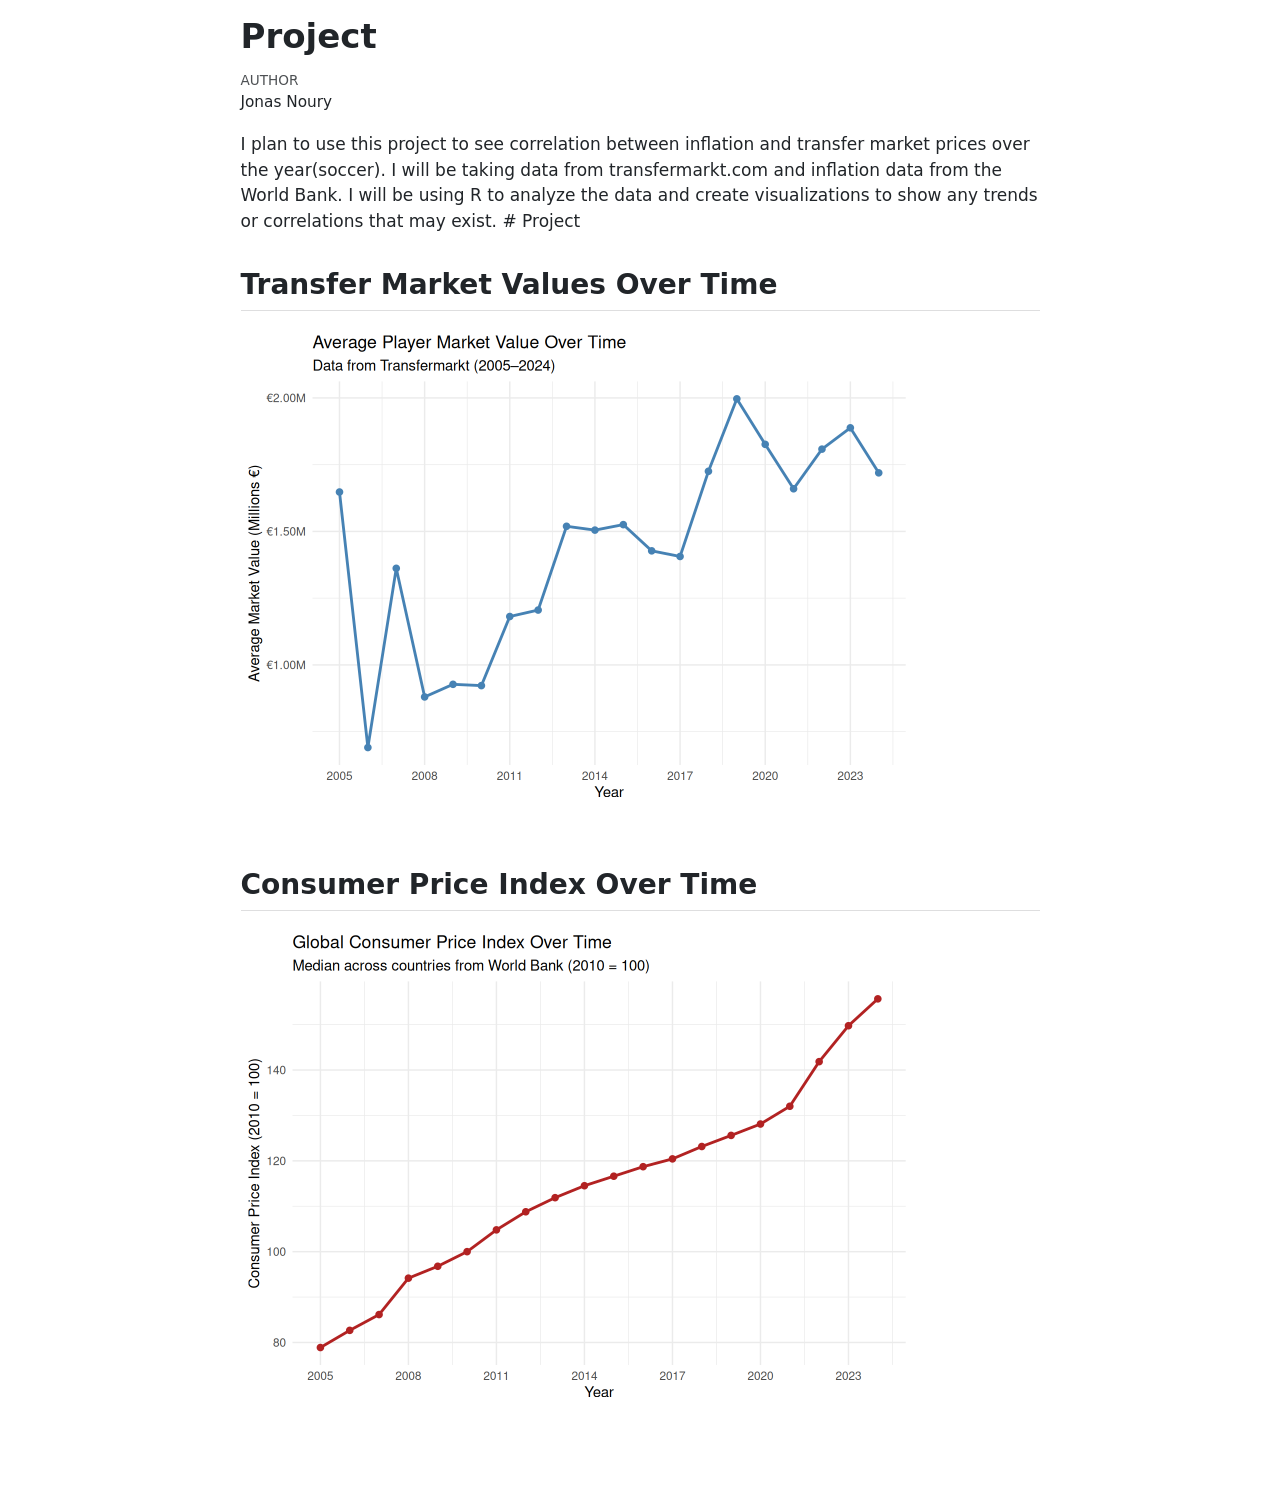
==== project.html @ 67e1df69 "Built site for gh-pages" ====
<!DOCTYPE html>
<html xmlns="http://www.w3.org/1999/xhtml" lang="en" xml:lang="en"><head>

<meta charset="utf-8">
<meta name="generator" content="quarto-1.10.18">

<meta name="viewport" content="width=device-width, initial-scale=1.0, user-scalable=yes">

<meta name="author" content="Jonas Noury">

<title>Project</title>
<style>
/* Default styles provided by pandoc.
** See https://pandoc.org/MANUAL.html#variables-for-html for config info.
*/
span.smallcaps{font-variant: small-caps;}
div.columns{display: flex; gap: 1.5em;}
div.column{flex: auto;}
@media screen {
div.columns{gap: min(4vw, 1.5em);}
div.column{overflow-x: auto;}
}
div.hanging-indent{margin-left: 1.5em; text-indent: -1.5em;}
ul.task-list{list-style: none;}
ul.task-list li input[type="checkbox"] {
  width: 0.8em;
  margin: 0 0.8em 0.2em -1em; /* quarto-specific, see https://github.com/quarto-dev/quarto-cli/issues/4556 */ 
  vertical-align: middle;
}
</style>


<script src="project_files/libs/clipboard/clipboard.min.js"></script>
<script src="project_files/libs/quarto-html/quarto.js" type="module"></script>
<script src="project_files/libs/quarto-html/tabsets/tabsets.js" type="module"></script>
<script src="project_files/libs/quarto-html/popper.min.js"></script>
<script src="project_files/libs/quarto-html/tippy.umd.min.js"></script>
<script src="project_files/libs/quarto-html/anchor.min.js"></script>
<link href="project_files/libs/quarto-html/tippy.css" rel="stylesheet">
<link href="project_files/libs/quarto-html/quarto-syntax-highlighting-64a204ab8560d761af7679ceaba22944.css" rel="stylesheet" id="quarto-text-highlighting-styles">
<script src="project_files/libs/bootstrap/bootstrap.min.js"></script>
<link href="project_files/libs/bootstrap/bootstrap-icons.css" rel="stylesheet">
<link href="project_files/libs/bootstrap/bootstrap-c19e201e7c4750a027ac7a2f6584b086.min.css" rel="stylesheet" append-hash="true" id="quarto-bootstrap" data-mode="light">


</head>

<body class="fullcontent quarto-light">

<div id="quarto-content" class="page-columns page-rows-contents page-layout-article">

<main class="content" id="quarto-document-content">

<header id="title-block-header" class="quarto-title-block default">
<div class="quarto-title">
<h1 class="title">Project</h1>
</div>



<div class="quarto-title-meta">

    <div>
    <div class="quarto-title-meta-heading">Author</div>
    <div class="quarto-title-meta-contents">
             <p>Jonas Noury </p>
          </div>
  </div>
    
  
    
  </div>
  


</header>


<p>I plan to use this project to see correlation between inflation and transfer market prices over the year(soccer). I will be taking data from transfermarkt.com and inflation data from the World Bank. I will be using R to analyze the data and create visualizations to show any trends or correlations that may exist. # Project</p>
<section id="transfer-market-values-over-time" class="level2">
<h2 class="anchored" data-anchor-id="transfer-market-values-over-time">Transfer Market Values Over Time</h2>
<div class="cell">
<div class="cell-output-display">
<div>
<figure class="figure">
<p><img src="project_files/figure-html/plot-transfers-1.png" class="img-fluid figure-img" width="672"></p>
</figure>
</div>
</div>
</div>
</section>
<section id="consumer-price-index-over-time" class="level2">
<h2 class="anchored" data-anchor-id="consumer-price-index-over-time">Consumer Price Index Over Time</h2>
<div class="cell">
<div class="cell-output-display">
<div>
<figure class="figure">
<p><img src="project_files/figure-html/plot-cpi-1.png" class="img-fluid figure-img" width="672"></p>
</figure>
</div>
</div>
</div>
</section>

</main>
<!-- /main column -->
<script id="quarto-html-after-body" type="application/javascript">
  window.document.addEventListener("DOMContentLoaded", function (event) {
    const icon = "";
    const anchorJS = new window.AnchorJS();
    anchorJS.options = {
      placement: 'right',
      icon: icon
    };
    anchorJS.add('.anchored');
    const isCodeAnnotation = (el) => {
      for (const clz of el.classList) {
        if (clz.startsWith('code-annotation-')) {                     
          return true;
        }
      }
      return false;
    }
    const onCopySuccess = function(e) {
      // button target
      const button = e.trigger;
      // don't keep focus
      button.blur();
      // flash "checked"
      button.classList.add('code-copy-button-checked');
      var currentTitle = button.getAttribute("title");
      button.setAttribute("title", "Copied!");
      let tooltip;
      if (window.bootstrap) {
        button.setAttribute("data-bs-toggle", "tooltip");
        button.setAttribute("data-bs-placement", "left");
        button.setAttribute("data-bs-title", "Copied!");
        tooltip = new bootstrap.Tooltip(button, 
          { trigger: "manual", 
            customClass: "code-copy-button-tooltip",
            offset: [0, -8]});
        tooltip.show();    
      }
      setTimeout(function() {
        if (tooltip) {
          tooltip.hide();
          button.removeAttribute("data-bs-title");
          button.removeAttribute("data-bs-toggle");
          button.removeAttribute("data-bs-placement");
        }
        button.setAttribute("title", currentTitle);
        button.classList.remove('code-copy-button-checked');
      }, 1000);
      // clear code selection
      e.clearSelection();
    }
    const getTextToCopy = function(trigger) {
      const outerScaffold = trigger.parentElement.cloneNode(true);
      const codeEl = outerScaffold.querySelector('code');
      for (const childEl of codeEl.children) {
        if (isCodeAnnotation(childEl)) {
          childEl.remove();
        }
      }
      return codeEl.innerText;
    }
    const clipboard = new window.ClipboardJS('.code-copy-button:not([data-in-quarto-modal])', {
      text: getTextToCopy
    });
    clipboard.on('success', onCopySuccess);
    if (window.document.getElementById('quarto-embedded-source-code-modal')) {
      const clipboardModal = new window.ClipboardJS('.code-copy-button[data-in-quarto-modal]', {
        text: getTextToCopy,
        container: window.document.getElementById('quarto-embedded-source-code-modal')
      });
      clipboardModal.on('success', onCopySuccess);
    }
      var localhostRegex = new RegExp(/^(?:http|https):\/\/localhost\:?[0-9]*\//);
      var mailtoRegex = new RegExp(/^mailto:/);
        var filterRegex = new RegExp('/' + window.location.host + '/');
      var isInternal = (href) => {
          return filterRegex.test(href) || localhostRegex.test(href) || mailtoRegex.test(href);
      }
      // Inspect non-navigation links and adorn them if external
     var links = window.document.querySelectorAll('a[href]:not(.nav-link):not(.navbar-brand):not(.toc-action):not(.sidebar-link):not(.sidebar-item-toggle):not(.pagination-link):not(.no-external):not([aria-hidden]):not(.dropdown-item):not(.quarto-navigation-tool):not(.about-link)');
      for (var i=0; i<links.length; i++) {
        const link = links[i];
        if (!isInternal(link.href)) {
          // undo the damage that might have been done by quarto-nav.js in the case of
          // links that we want to consider external
          if (link.dataset.originalHref !== undefined) {
            link.href = link.dataset.originalHref;
          }
        }
      }
    function tippyHover(el, contentFn, onTriggerFn, onUntriggerFn) {
      const config = {
        allowHTML: true,
        maxWidth: 500,
        delay: 100,
        arrow: false,
        appendTo: function(el) {
            return el.parentElement;
        },
        interactive: true,
        interactiveBorder: 10,
        theme: 'quarto',
        placement: 'bottom-start',
      };
      if (contentFn) {
        config.content = contentFn;
      }
      if (onTriggerFn) {
        config.onTrigger = onTriggerFn;
      }
      if (onUntriggerFn) {
        config.onUntrigger = onUntriggerFn;
      }
      window.tippy(el, config); 
    }
    const noterefs = window.document.querySelectorAll('a[role="doc-noteref"]');
    for (var i=0; i<noterefs.length; i++) {
      const ref = noterefs[i];
      tippyHover(ref, function() {
        // use id or data attribute instead here
        let href = ref.getAttribute('data-footnote-href') || ref.getAttribute('href');
        try { href = new URL(href).hash; } catch {}
        const id = href.replace(/^#\/?/, "");
        const note = window.document.getElementById(id);
        if (note) {
          return note.innerHTML;
        } else {
          return "";
        }
      });
    }
    const xrefs = window.document.querySelectorAll('a.quarto-xref');
    const processXRef = (id, note) => {
      // Strip column container classes
      const stripColumnClz = (el) => {
        el.classList.remove("page-full", "page-columns");
        if (el.children) {
          for (const child of el.children) {
            stripColumnClz(child);
          }
        }
      }
      stripColumnClz(note)
      if (id === null || id.startsWith('sec-')) {
        // Special case sections, only their first couple elements
        const container = document.createElement("div");
        if (note.children && note.children.length > 2) {
          container.appendChild(note.children[0].cloneNode(true));
          for (let i = 1; i < note.children.length; i++) {
            const child = note.children[i];
            if (child.tagName === "P" && child.innerText === "") {
              continue;
            } else {
              container.appendChild(child.cloneNode(true));
              break;
            }
          }
          if (window.Quarto?.typesetMath) {
            window.Quarto.typesetMath(container);
          }
          return container.innerHTML
        } else {
          if (window.Quarto?.typesetMath) {
            window.Quarto.typesetMath(note);
          }
          return note.innerHTML;
        }
      } else {
        // Remove any anchor links if they are present
        const anchorLink = note.querySelector('a.anchorjs-link');
        if (anchorLink) {
          anchorLink.remove();
        }
        if (window.Quarto?.typesetMath) {
          window.Quarto.typesetMath(note);
        }
        if (note.classList.contains("callout")) {
          return note.outerHTML;
        } else {
          return note.innerHTML;
        }
      }
    }
    for (var i=0; i<xrefs.length; i++) {
      const xref = xrefs[i];
      tippyHover(xref, undefined, function(instance) {
        instance.disable();
        let url = xref.getAttribute('href');
        let hash = undefined; 
        if (url.startsWith('#')) {
          hash = url;
        } else {
          try { hash = new URL(url).hash; } catch {}
        }
        if (hash) {
          const id = hash.replace(/^#\/?/, "");
          const note = window.document.getElementById(id);
          if (note !== null) {
            try {
              const html = processXRef(id, note.cloneNode(true));
              instance.setContent(html);
            } finally {
              instance.enable();
              instance.show();
            }
          } else {
            // See if we can fetch this
            fetch(url.split('#')[0])
            .then(res => res.text())
            .then(html => {
              const parser = new DOMParser();
              const htmlDoc = parser.parseFromString(html, "text/html");
              const note = htmlDoc.getElementById(id);
              if (note !== null) {
                const html = processXRef(id, note);
                instance.setContent(html);
              } 
            }).finally(() => {
              instance.enable();
              instance.show();
            });
          }
        } else {
          // See if we can fetch a full url (with no hash to target)
          // This is a special case and we should probably do some content thinning / targeting
          fetch(url)
          .then(res => res.text())
          .then(html => {
            const parser = new DOMParser();
            const htmlDoc = parser.parseFromString(html, "text/html");
            const note = htmlDoc.querySelector('main.content');
            if (note !== null) {
              // This should only happen for chapter cross references
              // (since there is no id in the URL)
              // remove the first header
              if (note.children.length > 0 && note.children[0].tagName === "HEADER") {
                note.children[0].remove();
              }
              const html = processXRef(null, note);
              instance.setContent(html);
            } 
          }).finally(() => {
            instance.enable();
            instance.show();
          });
        }
      }, function(instance) {
      });
    }
        let selectedAnnoteEl;
        const selectorForAnnotation = ( cell, annotation) => {
          let cellAttr = 'data-code-cell="' + cell + '"';
          let lineAttr = 'data-code-annotation="' +  annotation + '"';
          const selector = 'span[' + cellAttr + '][' + lineAttr + ']';
          return selector;
        }
        const selectCodeLines = (annoteEl) => {
          const doc = window.document;
          const targetCell = annoteEl.getAttribute("data-target-cell");
          const targetAnnotation = annoteEl.getAttribute("data-target-annotation");
          const annoteSpan = window.document.querySelector(selectorForAnnotation(targetCell, targetAnnotation));
          const lines = annoteSpan.getAttribute("data-code-lines").split(",");
          const lineIds = lines.map((line) => {
            return targetCell + "-" + line;
          })
          let top = null;
          let height = null;
          let parent = null;
          if (lineIds.length > 0) {
              //compute the position of the single el (top and bottom and make a div)
              const el = window.document.getElementById(lineIds[0]);
              top = el.offsetTop;
              height = el.offsetHeight;
              parent = el.parentElement.parentElement;
            if (lineIds.length > 1) {
              const lastEl = window.document.getElementById(lineIds[lineIds.length - 1]);
              const bottom = lastEl.offsetTop + lastEl.offsetHeight;
              height = bottom - top;
            }
            if (top !== null && height !== null && parent !== null) {
              // cook up a div (if necessary) and position it 
              let div = window.document.getElementById("code-annotation-line-highlight");
              if (div === null) {
                div = window.document.createElement("div");
                div.setAttribute("id", "code-annotation-line-highlight");
                div.style.position = 'absolute';
                parent.appendChild(div);
              }
              div.style.top = top - 2 + "px";
              div.style.height = height + 4 + "px";
              div.style.left = 0;
              let gutterDiv = window.document.getElementById("code-annotation-line-highlight-gutter");
              if (gutterDiv === null) {
                gutterDiv = window.document.createElement("div");
                gutterDiv.setAttribute("id", "code-annotation-line-highlight-gutter");
                gutterDiv.style.position = 'absolute';
                const codeCell = window.document.getElementById(targetCell);
                const gutter = codeCell.querySelector('.code-annotation-gutter');
                gutter.appendChild(gutterDiv);
              }
              gutterDiv.style.top = top - 2 + "px";
              gutterDiv.style.height = height + 4 + "px";
            }
            selectedAnnoteEl = annoteEl;
          }
        };
        const unselectCodeLines = () => {
          const elementsIds = ["code-annotation-line-highlight", "code-annotation-line-highlight-gutter"];
          elementsIds.forEach((elId) => {
            const div = window.document.getElementById(elId);
            if (div) {
              div.remove();
            }
          });
          selectedAnnoteEl = undefined;
        };
          // Handle positioning of the toggle
      window.addEventListener(
        "resize",
        throttle(() => {
          elRect = undefined;
          if (selectedAnnoteEl) {
            selectCodeLines(selectedAnnoteEl);
          }
        }, 10)
      );
      function throttle(fn, ms) {
      let throttle = false;
      let timer;
        return (...args) => {
          if(!throttle) { // first call gets through
              fn.apply(this, args);
              throttle = true;
          } else { // all the others get throttled
              if(timer) clearTimeout(timer); // cancel #2
              timer = setTimeout(() => {
                fn.apply(this, args);
                timer = throttle = false;
              }, ms);
          }
        };
      }
        // Attach click handler to the DT
        const annoteDls = window.document.querySelectorAll('dt[data-target-cell]');
        for (const annoteDlNode of annoteDls) {
          annoteDlNode.addEventListener('click', (event) => {
            const clickedEl = event.target;
            if (clickedEl !== selectedAnnoteEl) {
              unselectCodeLines();
              const activeEl = window.document.querySelector('dt[data-target-cell].code-annotation-active');
              if (activeEl) {
                activeEl.classList.remove('code-annotation-active');
              }
              selectCodeLines(clickedEl);
              clickedEl.classList.add('code-annotation-active');
            } else {
              // Unselect the line
              unselectCodeLines();
              clickedEl.classList.remove('code-annotation-active');
            }
          });
        }
    const findCites = (el) => {
      const parentEl = el.parentElement;
      if (parentEl) {
        const cites = parentEl.dataset.cites;
        if (cites) {
          return {
            el,
            cites: cites.split(' ')
          };
        } else {
          return findCites(el.parentElement)
        }
      } else {
        return undefined;
      }
    };
    var bibliorefs = window.document.querySelectorAll('a[role="doc-biblioref"]');
    for (var i=0; i<bibliorefs.length; i++) {
      const ref = bibliorefs[i];
      const citeInfo = findCites(ref);
      if (citeInfo) {
        tippyHover(citeInfo.el, function() {
          var popup = window.document.createElement('div');
          citeInfo.cites.forEach(function(cite) {
            var citeDiv = window.document.createElement('div');
            citeDiv.classList.add('hanging-indent');
            citeDiv.classList.add('csl-entry');
            var biblioDiv = window.document.getElementById('ref-' + cite);
            if (biblioDiv) {
              citeDiv.innerHTML = biblioDiv.innerHTML;
            }
            popup.appendChild(citeDiv);
          });
          return popup.innerHTML;
        });
      }
    }
  });
  </script>
</div> <!-- /content -->




</body></html>
---- project_files/libs/quarto-html/tippy.css ----
.tippy-box[data-animation=fade][data-state=hidden]{opacity:0}[data-tippy-root]{max-width:calc(100vw - 10px)}.tippy-box{position:relative;background-color:#333;color:#fff;border-radius:4px;font-size:14px;line-height:1.4;white-space:normal;outline:0;transition-property:transform,visibility,opacity}.tippy-box[data-placement^=top]>.tippy-arrow{bottom:0}.tippy-box[data-placement^=top]>.tippy-arrow:before{bottom:-7px;left:0;border-width:8px 8px 0;border-top-color:initial;transform-origin:center top}.tippy-box[data-placement^=bottom]>.tippy-arrow{top:0}.tippy-box[data-placement^=bottom]>.tippy-arrow:before{top:-7px;left:0;border-width:0 8px 8px;border-bottom-color:initial;transform-origin:center bottom}.tippy-box[data-placement^=left]>.tippy-arrow{right:0}.tippy-box[data-placement^=left]>.tippy-arrow:before{border-width:8px 0 8px 8px;border-left-color:initial;right:-7px;transform-origin:center left}.tippy-box[data-placement^=right]>.tippy-arrow{left:0}.tippy-box[data-placement^=right]>.tippy-arrow:before{left:-7px;border-width:8px 8px 8px 0;border-right-color:initial;transform-origin:center right}.tippy-box[data-inertia][data-state=visible]{transition-timing-function:cubic-bezier(.54,1.5,.38,1.11)}.tippy-arrow{width:16px;height:16px;color:#333}.tippy-arrow:before{content:"";position:absolute;border-color:transparent;border-style:solid}.tippy-content{position:relative;padding:5px 9px;z-index:1}
---- project_files/libs/quarto-html/quarto-syntax-highlighting-64a204ab8560d761af7679ceaba22944.css ----
/* quarto syntax highlight colors */
:root {
  --quarto-hl-ot-color: #003B4F;
  --quarto-hl-at-color: #657422;
  --quarto-hl-ss-color: #20794D;
  --quarto-hl-an-color: #5E5E5E;
  --quarto-hl-fu-color: #4758AB;
  --quarto-hl-st-color: #20794D;
  --quarto-hl-cf-color: #003B4F;
  --quarto-hl-op-color: #5E5E5E;
  --quarto-hl-er-color: #AD0000;
  --quarto-hl-bn-color: #AD0000;
  --quarto-hl-al-color: #AD0000;
  --quarto-hl-va-color: #111111;
  --quarto-hl-bu-color: inherit;
  --quarto-hl-ex-color: inherit;
  --quarto-hl-pp-color: #AD0000;
  --quarto-hl-in-color: #5E5E5E;
  --quarto-hl-vs-color: #20794D;
  --quarto-hl-wa-color: #5E5E5E;
  --quarto-hl-do-color: #5E5E5E;
  --quarto-hl-im-color: #00769E;
  --quarto-hl-ch-color: #20794D;
  --quarto-hl-dt-color: #AD0000;
  --quarto-hl-fl-color: #AD0000;
  --quarto-hl-co-color: #5E5E5E;
  --quarto-hl-cv-color: #5E5E5E;
  --quarto-hl-cn-color: #8f5902;
  --quarto-hl-sc-color: #5E5E5E;
  --quarto-hl-dv-color: #AD0000;
  --quarto-hl-kw-color: #003B4F;
}

/* other quarto variables */
:root {
  --quarto-font-monospace: SFMono-Regular, Menlo, Monaco, Consolas, "Liberation Mono", "Courier New", monospace;
}

/* syntax highlight based on Pandoc's rules */
pre > code.sourceCode > span {
  color: #003B4F;
}

code.sourceCode > span {
  color: #003B4F;
}

div.sourceCode,
div.sourceCode pre.sourceCode {
  color: #003B4F;
}

/* Normal */
code span {
  color: #003B4F;
}

/* Alert */
code span.al {
  color: #AD0000;
  font-style: inherit;
}

/* Annotation */
code span.an {
  color: #5E5E5E;
  font-style: inherit;
}

/* Attribute */
code span.at {
  color: #657422;
  font-style: inherit;
}

/* BaseN */
code span.bn {
  color: #AD0000;
  font-style: inherit;
}

/* BuiltIn */
code span.bu {
  font-style: inherit;
}

/* ControlFlow */
code span.cf {
  color: #003B4F;
  font-weight: bold;
  font-style: inherit;
}

/* Char */
code span.ch {
  color: #20794D;
  font-style: inherit;
}

/* Constant */
code span.cn {
  color: #8f5902;
  font-style: inherit;
}

/* Comment */
code span.co {
  color: #5E5E5E;
  font-style: inherit;
}

/* CommentVar */
code span.cv {
  color: #5E5E5E;
  font-style: italic;
}

/* Documentation */
code span.do {
  color: #5E5E5E;
  font-style: italic;
}

/* DataType */
code span.dt {
  color: #AD0000;
  font-style: inherit;
}

/* DecVal */
code span.dv {
  color: #AD0000;
  font-style: inherit;
}

/* Error */
code span.er {
  color: #AD0000;
  font-style: inherit;
}

/* Extension */
code span.ex {
  font-style: inherit;
}

/* Float */
code span.fl {
  color: #AD0000;
  font-style: inherit;
}

/* Function */
code span.fu {
  color: #4758AB;
  font-style: inherit;
}

/* Import */
code span.im {
  color: #00769E;
  font-style: inherit;
}

/* Information */
code span.in {
  color: #5E5E5E;
  font-style: inherit;
}

/* Keyword */
code span.kw {
  color: #003B4F;
  font-weight: bold;
  font-style: inherit;
}

/* Operator */
code span.op {
  color: #5E5E5E;
  font-style: inherit;
}

/* Other */
code span.ot {
  color: #003B4F;
  font-style: inherit;
}

/* Preprocessor */
code span.pp {
  color: #AD0000;
  font-style: inherit;
}

/* SpecialChar */
code span.sc {
  color: #5E5E5E;
  font-style: inherit;
}

/* SpecialString */
code span.ss {
  color: #20794D;
  font-style: inherit;
}

/* String */
code span.st {
  color: #20794D;
  font-style: inherit;
}

/* Variable */
code span.va {
  color: #111111;
  font-style: inherit;
}

/* VerbatimString */
code span.vs {
  color: #20794D;
  font-style: inherit;
}

/* Warning */
code span.wa {
  color: #5E5E5E;
  font-style: italic;
}

.prevent-inlining {
  content: "</";
}

/*# sourceMappingURL=9d8d5bb603a83b8298b89080a598c93b.css.map */
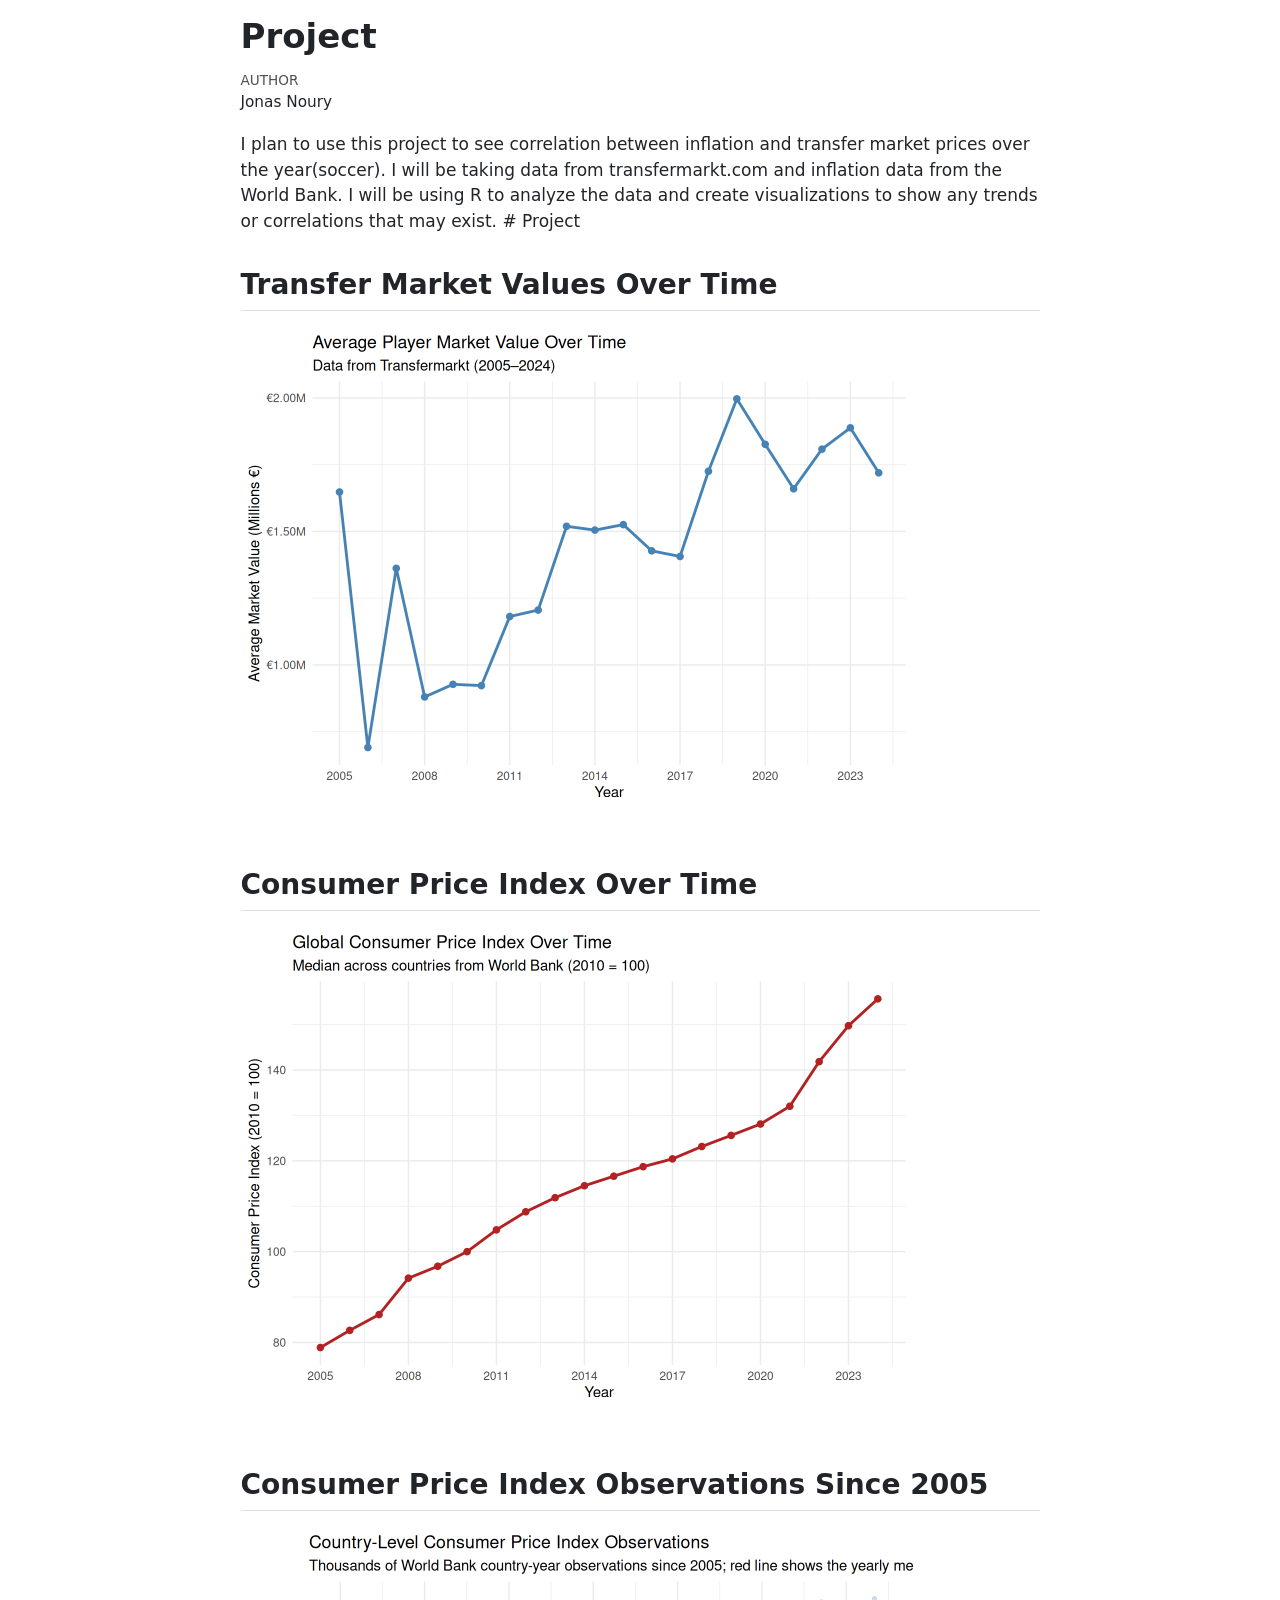
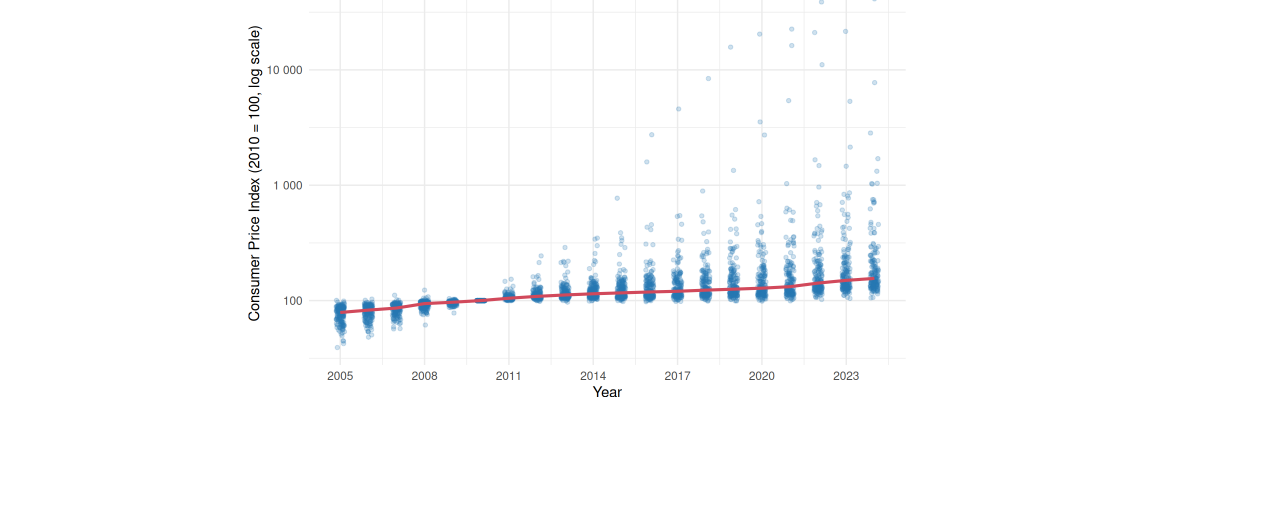
==== commit ab5203b2: "Built site for gh-pages" ====
--- a/project.html
+++ b/project.html
@@ -96,6 +96,18 @@
 <div>
 <figure class="figure">
 <p><img src="project_files/figure-html/plot-cpi-1.png" class="img-fluid figure-img" width="672"></p>
+</figure>
+</div>
+</div>
+</div>
+</section>
+<section id="consumer-price-index-observations-since-2005" class="level2">
+<h2 class="anchored" data-anchor-id="consumer-price-index-observations-since-2005">Consumer Price Index Observations Since 2005</h2>
+<div class="cell">
+<div class="cell-output-display">
+<div>
+<figure class="figure">
+<p><img src="project_files/figure-html/plot-cpi-observations-1.png" class="img-fluid figure-img" width="672"></p>
 </figure>
 </div>
 </div>
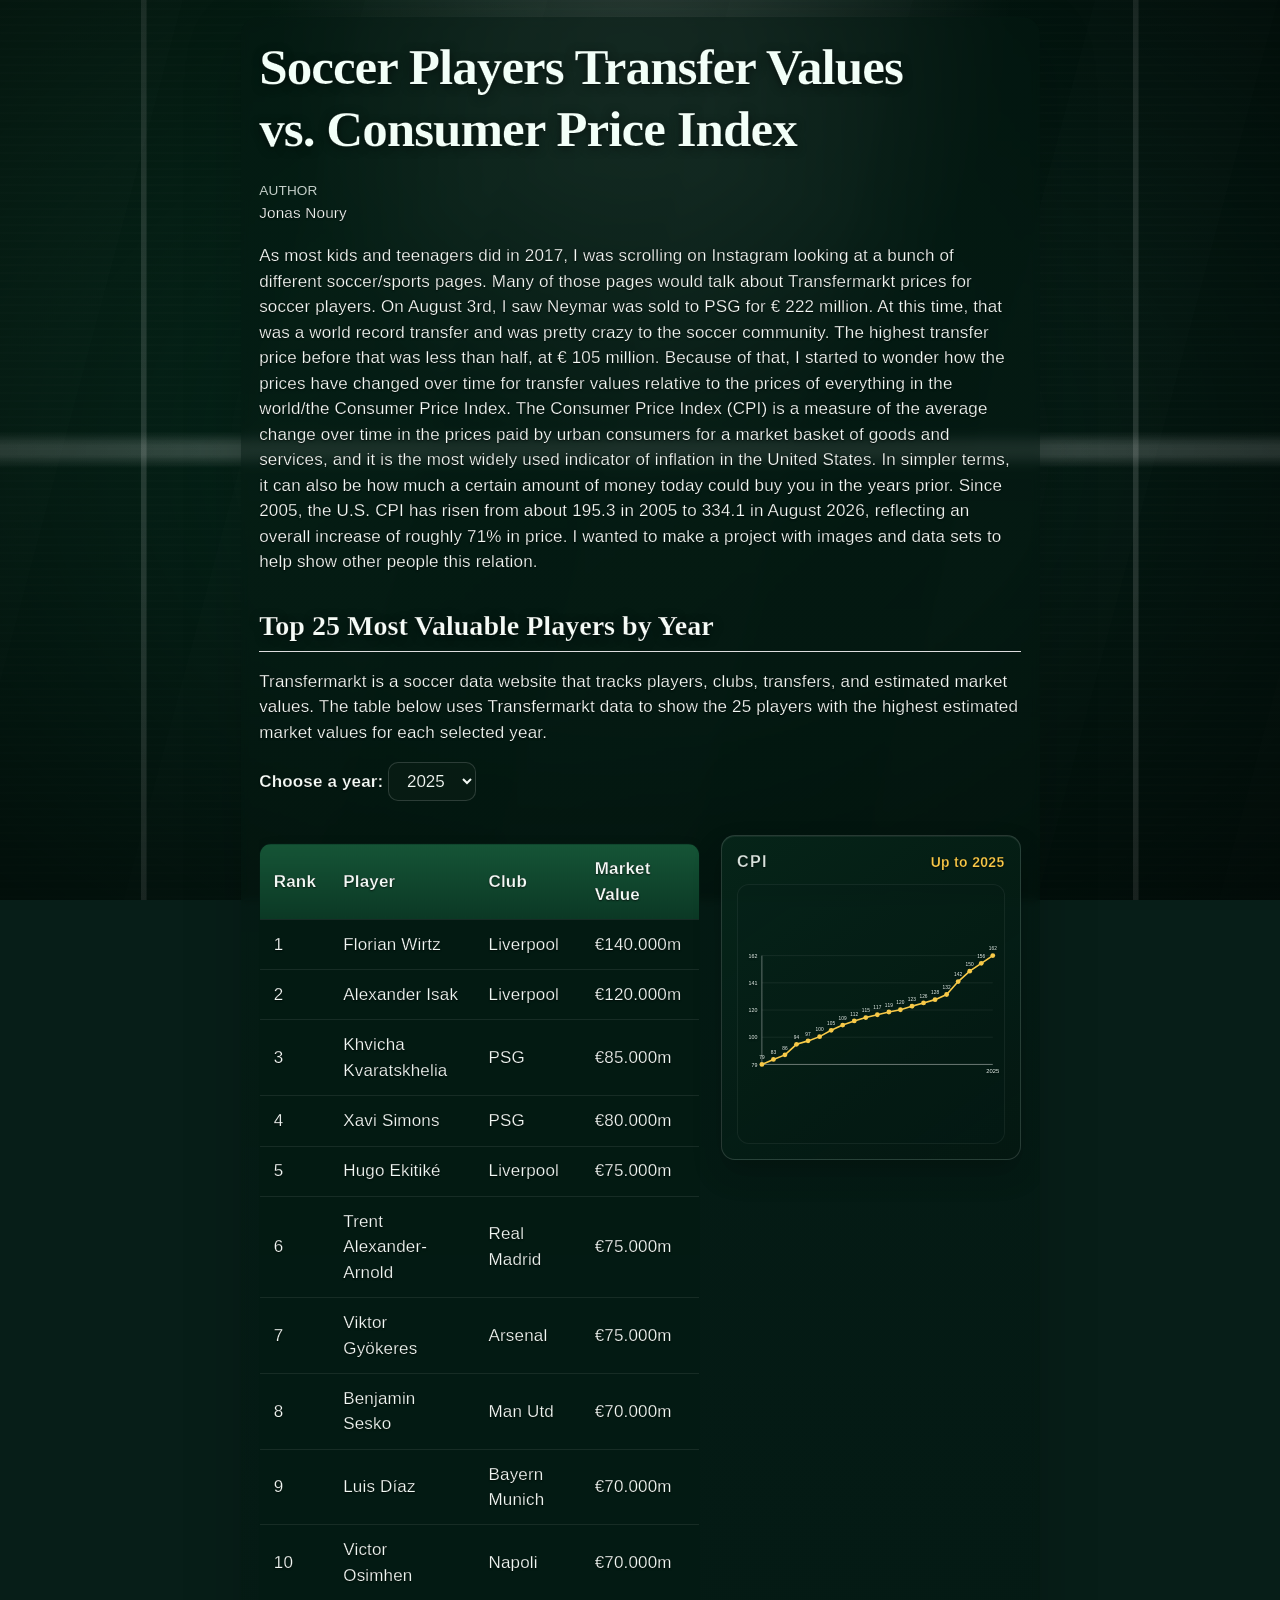
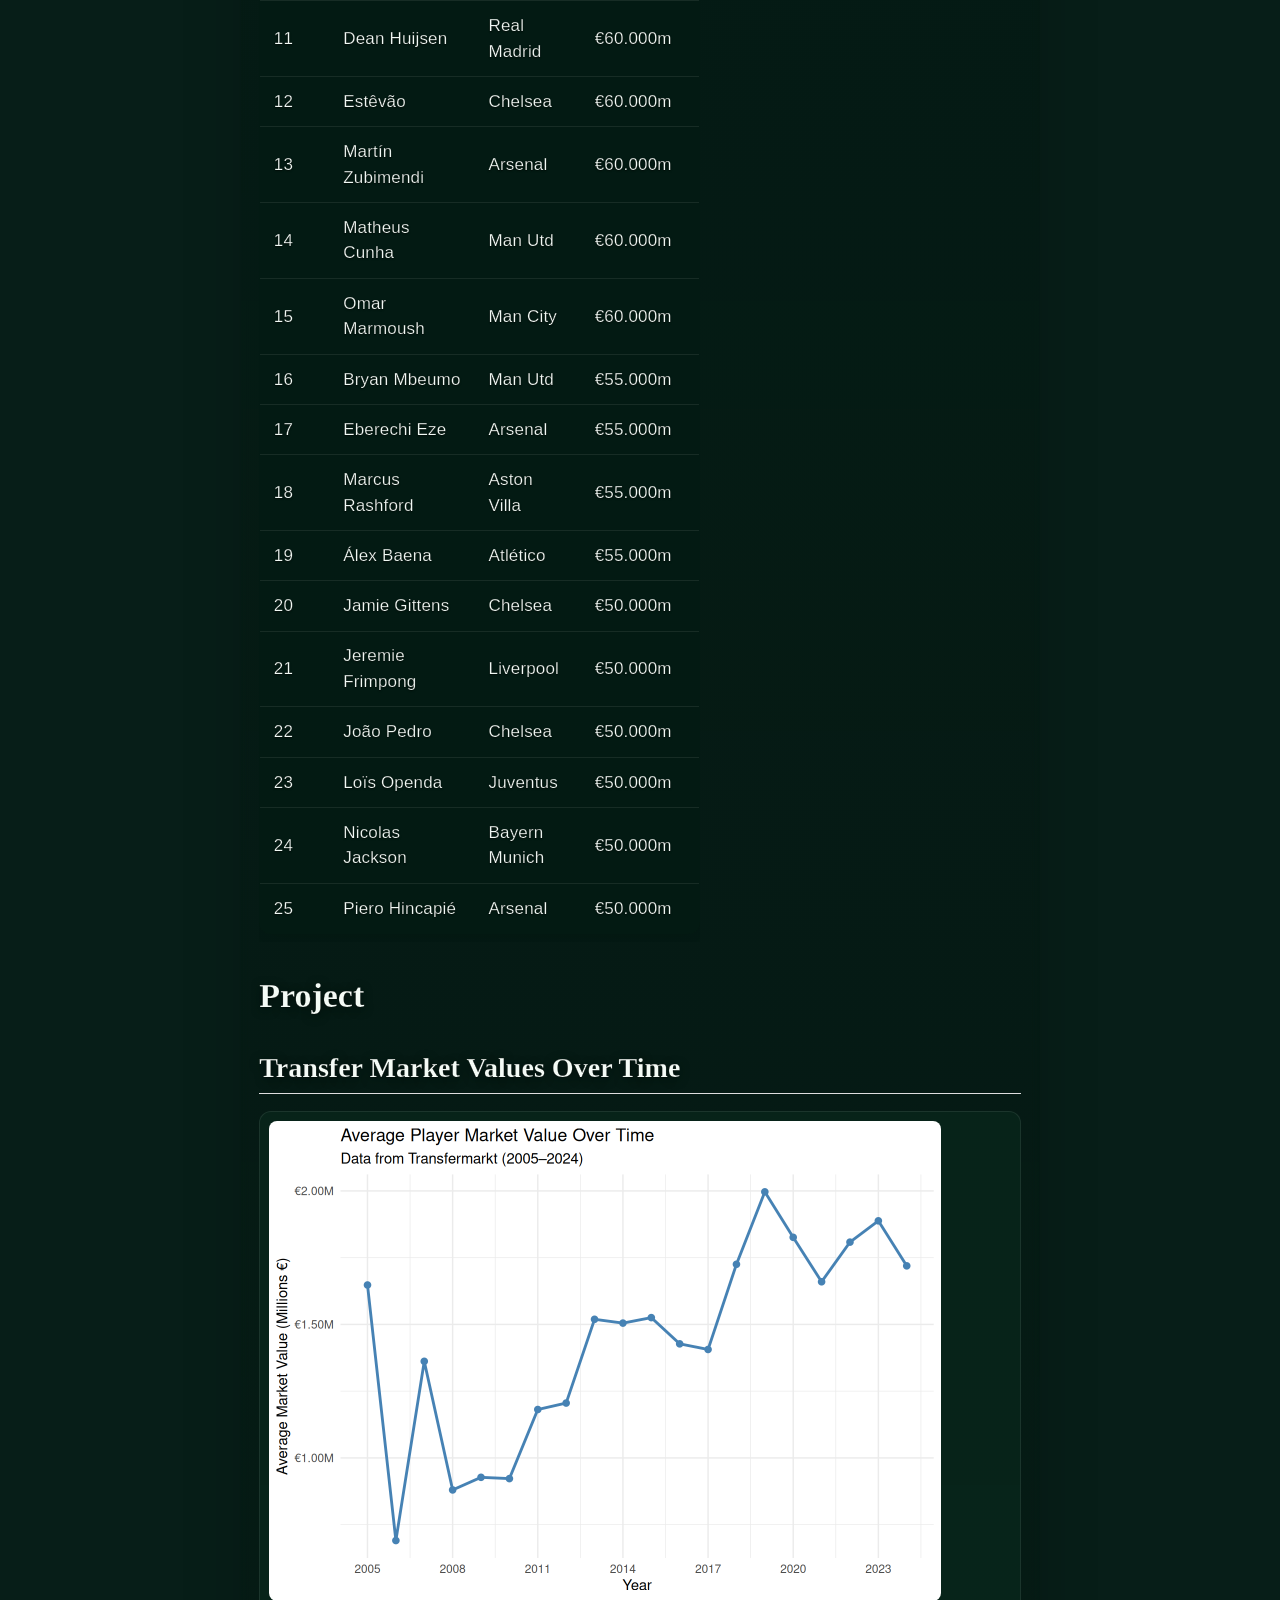
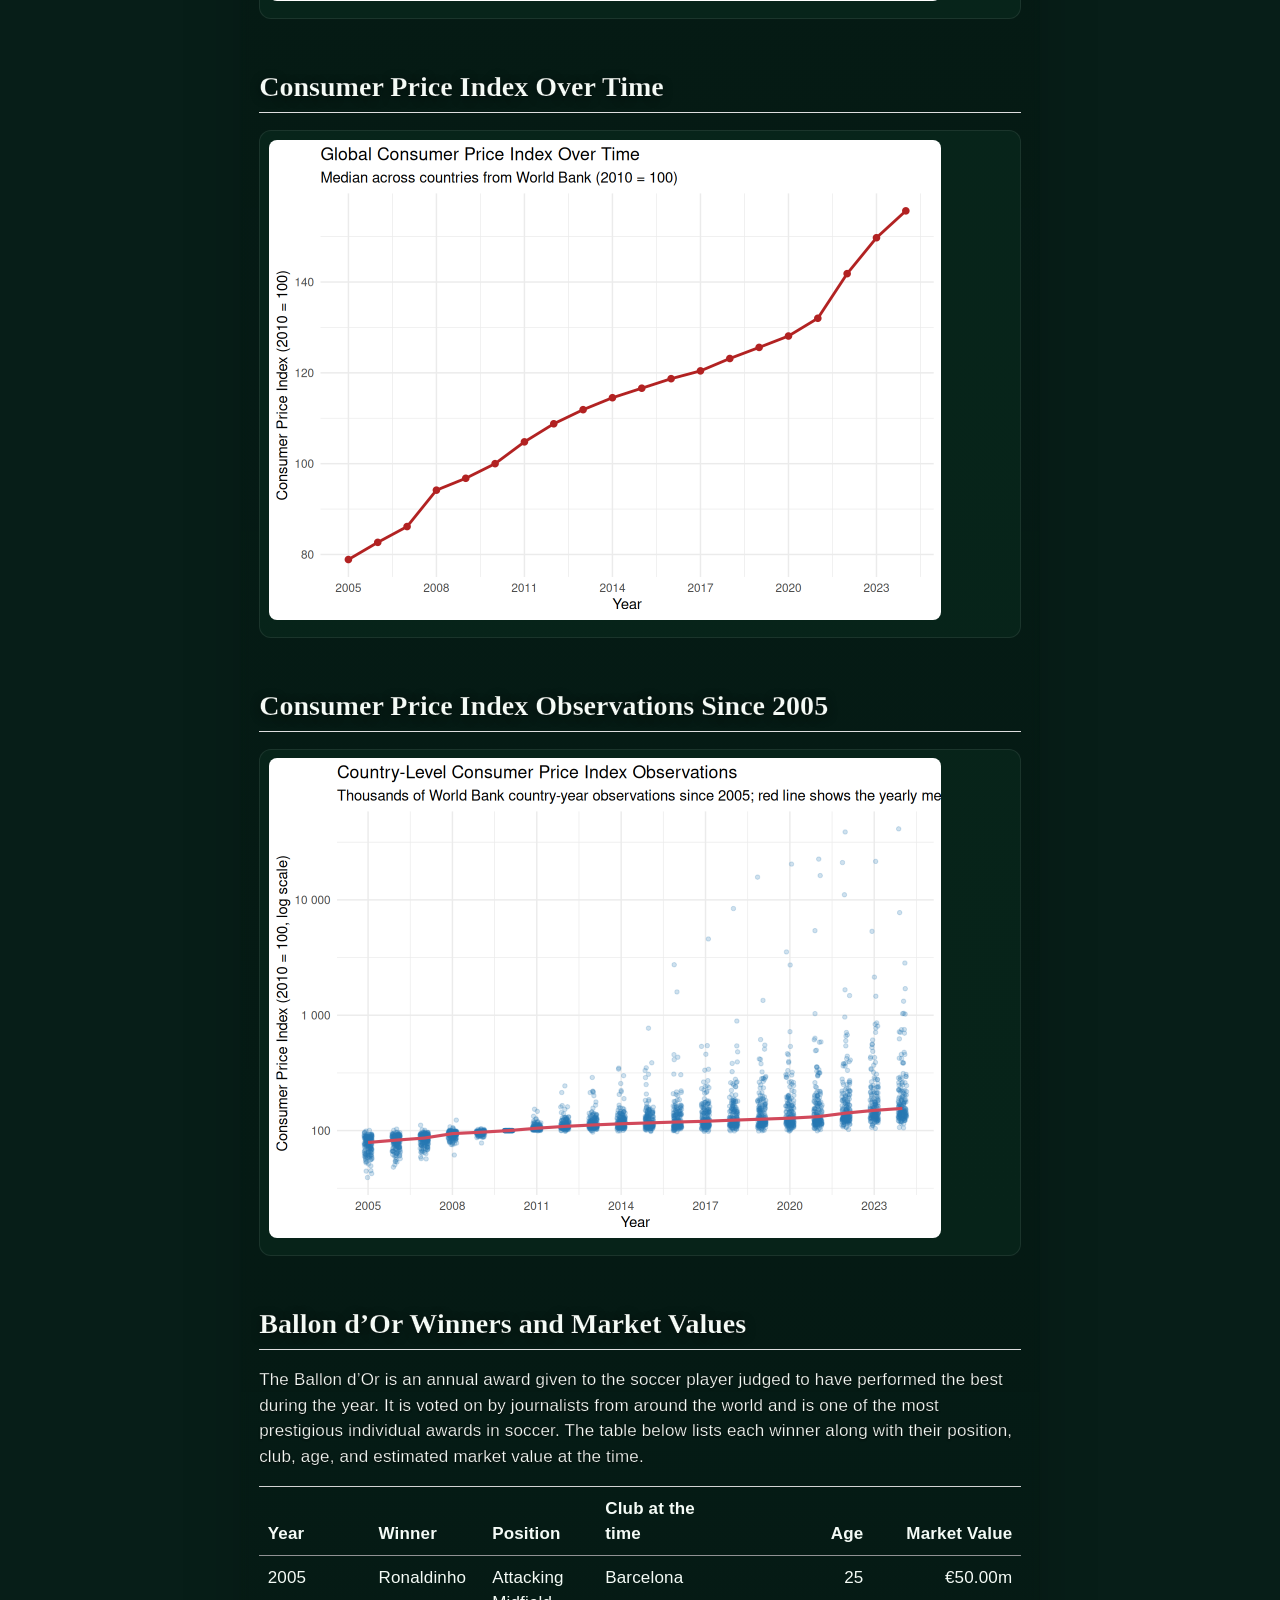
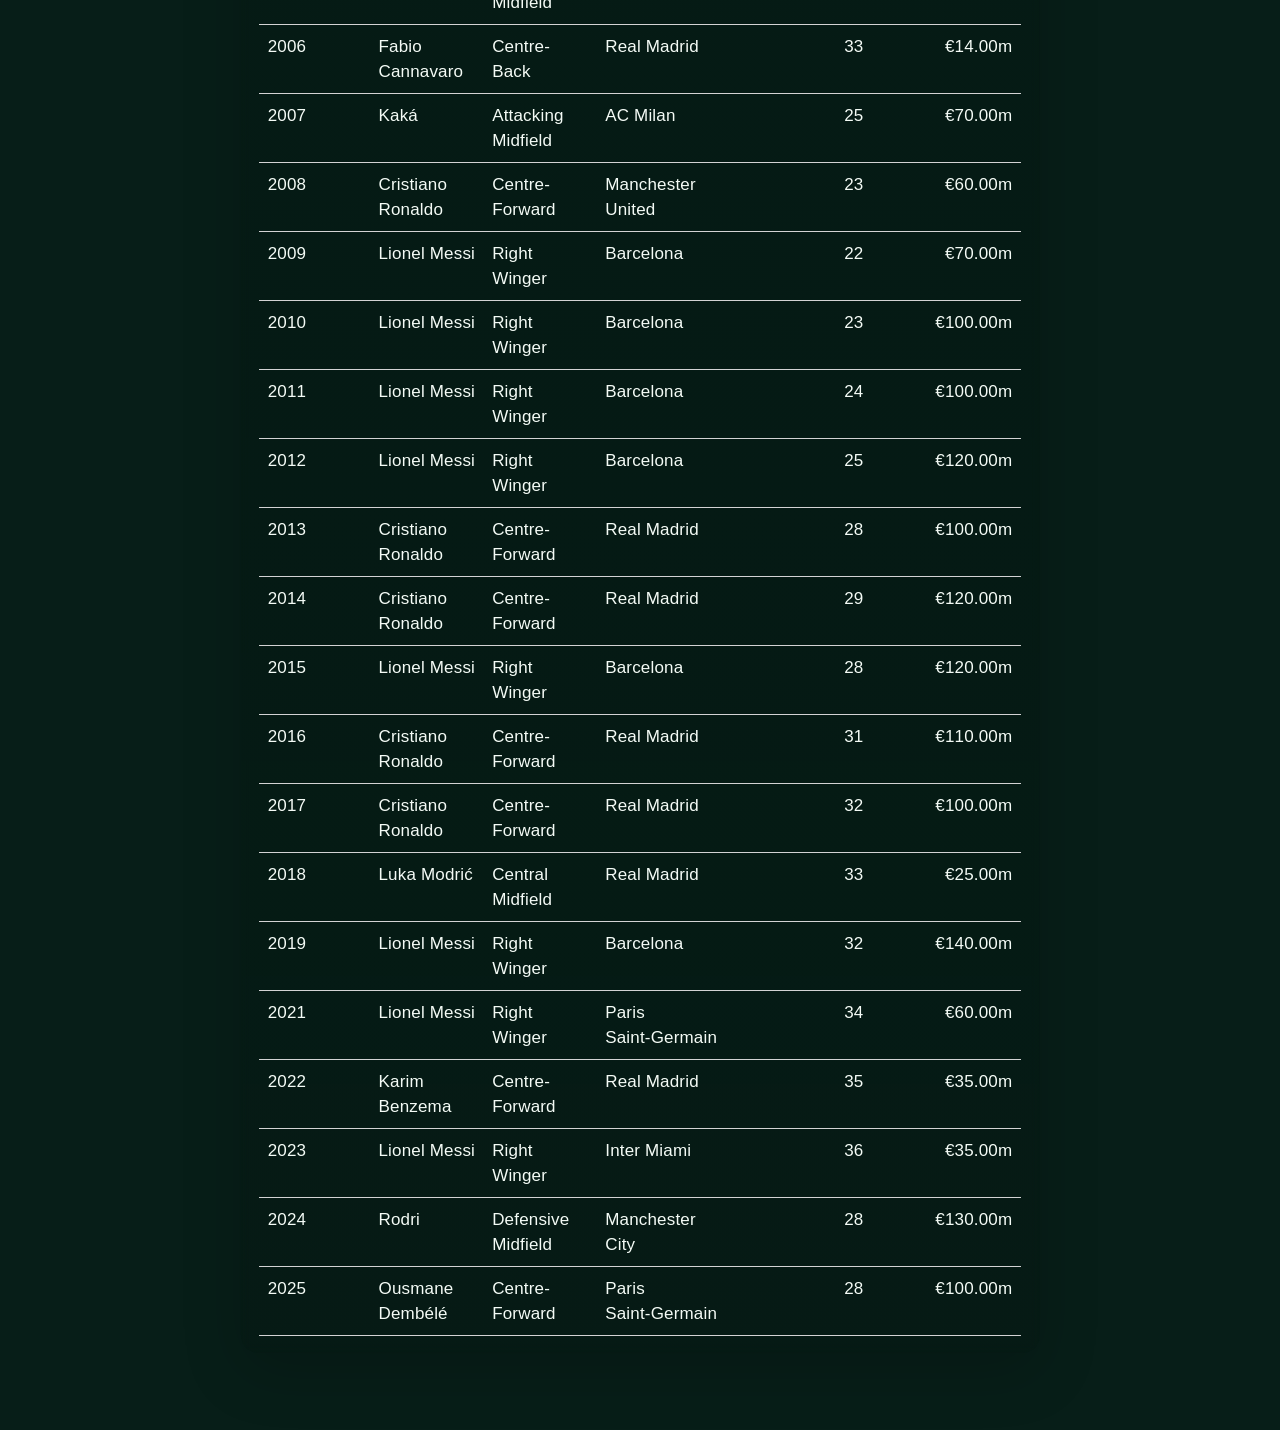
==== commit cc214f7d: "Built site for gh-pages" ====
--- a/project.html
+++ b/project.html
@@ -8,7 +8,7 @@
 
 <meta name="author" content="Jonas Noury">
 
-<title>Project</title>
+<title>Soccer Players Transfer Values vs.&nbsp;Consumer Price Index</title>
 <style>
 /* Default styles provided by pandoc.
 ** See https://pandoc.org/MANUAL.html#variables-for-html for config info.
@@ -43,6 +43,7 @@
 <link href="project_files/libs/bootstrap/bootstrap-c19e201e7c4750a027ac7a2f6584b086.min.css" rel="stylesheet" append-hash="true" id="quarto-bootstrap" data-mode="light">
 
 
+<link rel="stylesheet" href="styles.css">
 </head>
 
 <body class="fullcontent quarto-light">
@@ -53,7 +54,7 @@
 
 <header id="title-block-header" class="quarto-title-block default">
 <div class="quarto-title">
-<h1 class="title">Project</h1>
+<h1 class="title">Soccer Players Transfer Values vs.&nbsp;Consumer Price Index</h1>
 </div>
 
 
@@ -76,7 +77,231 @@
 </header>
 
 
-<p>I plan to use this project to see correlation between inflation and transfer market prices over the year(soccer). I will be taking data from transfermarkt.com and inflation data from the World Bank. I will be using R to analyze the data and create visualizations to show any trends or correlations that may exist. # Project</p>
+<p>As most kids and teenagers did in 2017, I was scrolling on Instagram looking at a bunch of different soccer/sports pages. Many of those pages would talk about Transfermarkt prices for soccer players. On August 3rd, I saw Neymar was sold to PSG for € 222 million. At this time, that was a world record transfer and was pretty crazy to the soccer community. The highest transfer price before that was less than half, at € 105 million. Because of that, I started to wonder how the prices have changed over time for transfer values relative to the prices of everything in the world/the Consumer Price Index. The Consumer Price Index (CPI) is a measure of the average change over time in the prices paid by urban consumers for a market basket of goods and services, and it is the most widely used indicator of inflation in the United States. In simpler terms, it can also be how much a certain amount of money today could buy you in the years prior. Since 2005, the U.S. CPI has risen from about 195.3 in 2005 to 334.1 in August 2026, reflecting an overall increase of roughly 71% in price. I wanted to make a project with images and data sets to help show other people this relation.</p>
+<section id="top-25-most-valuable-players-by-year" class="level2">
+<h2 class="anchored" data-anchor-id="top-25-most-valuable-players-by-year">Top 25 Most Valuable Players by Year</h2>
+<p>Transfermarkt is a soccer data website that tracks players, clubs, transfers, and estimated market values. The table below uses Transfermarkt data to show the 25 players with the highest estimated market values for each selected year.</p>
+<div class="year-selector-row">
+<p><label for="yearSelect">Choose a year:</label> <select id="yearSelect"></select></p>
+</div>
+<div class="top25-layout">
+<div id="top25TableContainer">
+
+</div>
+<div id="cpiChartContainer">
+
+</div>
+</div>
+<script>
+const top25ByYear = [{"year":2005,"rank":1,"player":"Sergio Ramos","club":"Real Madrid","value":"€27.000m"},{"year":2005,"rank":2,"player":"James Milner","club":"Aston Villa","value":"€5.500m"},{"year":2005,"rank":3,"player":"Pepe Reina","club":"Liverpool","value":"€4.500m"},{"year":2005,"rank":4,"player":"Lionel Messi","club":"Barcelona","value":"€3.000m"},{"year":2005,"rank":5,"player":"Ludovic Butelle","club":"Hércules CF","value":"€1.750m"},{"year":2005,"rank":6,"player":"Fábio","club":"Cruzeiro","value":"€1.000m"},{"year":2005,"rank":7,"player":"Raúl Albiol","club":"Valencia","value":"€0.800m"},{"year":2005,"rank":8,"player":"Scott Carson","club":"Liverpool","value":"€0.750m"},{"year":2005,"rank":9,"player":"Antonio Mirante","club":"Juventus","value":"€0.450m"},{"year":2005,"rank":10,"player":"Andy Lonergan","club":"Wycombe","value":"€0.400m"},{"year":2005,"rank":11,"player":"Benoît Costil","club":"SM Caen","value":"€0.400m"},{"year":2005,"rank":12,"player":"John Ruddy","club":"Everton","value":"€0.350m"},{"year":2005,"rank":13,"player":"Hugo Lloris","club":"Nice","value":"€0.250m"},{"year":2005,"rank":14,"player":"Tim Krul","club":"Newcastle U18","value":"€0.250m"},{"year":2005,"rank":15,"player":"Ron-Robert Zieler","club":"Man Utd U18","value":"€0.125m"},{"year":2005,"rank":16,"player":"Asmir Begovic","club":"Portsmouth","value":"€0.100m"},{"year":2005,"rank":17,"player":"Kenneth Vermeer","club":"Ajax","value":"€0.075m"},{"year":2005,"rank":18,"player":"Manuel Neuer","club":"FC Schalke 04","value":"€0.075m"},{"year":2005,"rank":19,"player":"Andy Considine","club":"Aberdeen FC","value":"€0.050m"},{"year":2005,"rank":20,"player":"Gökhan Inler","club":"FC Aarau","value":"€0.050m"},{"year":2005,"rank":21,"player":"Michael McGovern","club":"Celtic","value":"€0.050m"},{"year":2005,"rank":22,"player":"Oleg Ivanov","club":"Khimki","value":"€0.050m"},{"year":2005,"rank":23,"player":"Rémy Riou","club":"Lyon","value":"€0.050m"},{"year":2005,"rank":24,"player":"Salvatore Sirigu","club":"Palermo U19","value":"€0.050m"},{"year":2006,"rank":1,"player":"Lukas Podolski","club":"Bayern Munich","value":"€12.000m"},{"year":2006,"rank":2,"player":"James Milner","club":"Newcastle","value":"€4.700m"},{"year":2006,"rank":3,"player":"Thiago Silva","club":"Fluminense","value":"€3.500m"},{"year":2006,"rank":4,"player":"Paolo Guerrero","club":"Hamburg","value":"€3.000m"},{"year":2006,"rank":5,"player":"Vladimir Stojkovic","club":"FC Nantes","value":"€2.000m"},{"year":2006,"rank":6,"player":"Scott Carson","club":"Sheff Wed","value":"€1.750m"},{"year":2006,"rank":7,"player":"Ricardo Batista","club":"MK Dons","value":"€1.000m"},{"year":2006,"rank":8,"player":"Dejan Lovren","club":"Inter Zapresic","value":"€0.800m"},{"year":2006,"rank":9,"player":"Gökhan Inler","club":"FC Zürich","value":"€0.500m"},{"year":2006,"rank":10,"player":"José Fonte","club":"Benfica","value":"€0.500m"},{"year":2006,"rank":11,"player":"Tomas Pekhart","club":"Spurs U18","value":"€0.500m"},{"year":2006,"rank":12,"player":"Vito Mannone","club":"Barnsley FC","value":"€0.500m"},{"year":2006,"rank":13,"player":"Santi Cazorla","club":"Recr. Huelva","value":"€0.400m"},{"year":2006,"rank":14,"player":"John Ruddy","club":"Chester City","value":"€0.350m"},{"year":2006,"rank":15,"player":"Andy Lonergan","club":"Swindon Town","value":"€0.300m"},{"year":2006,"rank":16,"player":"Dante","club":"R Charleroi SC","value":"€0.250m"},{"year":2006,"rank":17,"player":"Joe Hart","club":"Man City","value":"€0.250m"},{"year":2006,"rank":18,"player":"Kasper Schmeichel","club":"Darlington","value":"€0.250m"},{"year":2006,"rank":19,"player":"Niki Mäenpää","club":"Stormv. Telstar","value":"€0.250m"},{"year":2006,"rank":20,"player":"Remko Pasveer","club":"Heracles Almelo","value":"€0.250m"},{"year":2006,"rank":21,"player":"Tim Krul","club":"Newcastle Res.","value":"€0.250m"},{"year":2006,"rank":22,"player":"Philipp Pentke","club":"1860 Munich","value":"€0.150m"},{"year":2006,"rank":23,"player":"Sokratis Papastathopoulos","club":"Niki Volou","value":"€0.150m"},{"year":2006,"rank":24,"player":"Tobias Sippel","club":"1.FC K'lautern","value":"€0.150m"},{"year":2006,"rank":25,"player":"Asmir Begovic","club":"Macclesfield","value":"€0.100m"},{"year":2007,"rank":1,"player":"Pepe","club":"Real Madrid","value":"€30.000m"},{"year":2007,"rank":2,"player":"Nani","club":"Man Utd","value":"€25.000m"},{"year":2007,"rank":3,"player":"Raúl García","club":"Atlético Madrid","value":"€12.000m"},{"year":2007,"rank":4,"player":"Willian","club":"Shakhtar D.","value":"€11.000m"},{"year":2007,"rank":5,"player":"José Sosa","club":"Bayern Munich","value":"€10.000m"},{"year":2007,"rank":6,"player":"Ashley Young","club":"Aston Villa","value":"€6.500m"},{"year":2007,"rank":7,"player":"Craig Gordon","club":"Sunderland","value":"€6.000m"},{"year":2007,"rank":8,"player":"Arturo Vidal","club":"Leverkusen","value":"€5.000m"},{"year":2007,"rank":9,"player":"Ivan Rakitic","club":"FC Schalke 04","value":"€5.000m"},{"year":2007,"rank":10,"player":"Steven Davis","club":"Fulham","value":"€4.600m"},{"year":2007,"rank":11,"player":"Caner Erkin","club":"CSKA Moscow","value":"€4.000m"},{"year":2007,"rank":12,"player":"Edin Dzeko","club":"Wolfsburg","value":"€4.000m"},{"year":2007,"rank":13,"player":"Santi Cazorla","club":"Villarreal","value":"€3.500m"},{"year":2007,"rank":14,"player":"Thiago Silva","club":"Fluminense","value":"€3.500m"},{"year":2007,"rank":15,"player":"Lukasz Fabianski","club":"Arsenal","value":"€2.500m"},{"year":2007,"rank":16,"player":"Scott Carson","club":"Liverpool","value":"€2.500m"},{"year":2007,"rank":17,"player":"André-Pierre Gignac","club":"Toulouse","value":"€2.000m"},{"year":2007,"rank":18,"player":"Vladimir Stojkovic","club":"Vitesse","value":"€1.500m"},{"year":2007,"rank":19,"player":"David Marshall","club":"Norwich","value":"€1.250m"},{"year":2007,"rank":20,"player":"Antonio Mirante","club":"Juventus","value":"€1.200m"},{"year":2007,"rank":21,"player":"Juan Mata","club":"Valencia","value":"€1.100m"},{"year":2007,"rank":22,"player":"Ludovic Butelle","club":"Real Valladolid","value":"€1.000m"},{"year":2007,"rank":23,"player":"Luis Suárez","club":"Ajax","value":"€1.000m"},{"year":2007,"rank":24,"player":"Ricardo Batista","club":"Wycombe","value":"€1.000m"},{"year":2007,"rank":25,"player":"Álvaro Negredo","club":"UD Almería","value":"€1.000m"},{"year":2008,"rank":1,"player":"Luka Modrić","club":"Tottenham","value":"€18.000m"},{"year":2008,"rank":2,"player":"Éver Banega","club":"Valencia","value":"€15.000m"},{"year":2008,"rank":3,"player":"James Milner","club":"Aston Villa","value":"€8.750m"},{"year":2008,"rank":4,"player":"Hugo Lloris","club":"Lyon","value":"€8.500m"},{"year":2008,"rank":5,"player":"Stevan Jovetić","club":"Fiorentina","value":"€7.000m"},{"year":2008,"rank":6,"player":"Scott Carson","club":"West Brom","value":"€6.000m"},{"year":2008,"rank":7,"player":"Steve Mandanda","club":"Le Havre AC","value":"€6.000m"},{"year":2008,"rank":8,"player":"Steven Davis","club":"Rangers","value":"€6.000m"},{"year":2008,"rank":9,"player":"Miralem Pjanić","club":"Lyon","value":"€5.500m"},{"year":2008,"rank":10,"player":"Maxi Moralez","club":"Racing Club","value":"€5.000m"},{"year":2008,"rank":11,"player":"Alexis Sánchez","club":"Udinese","value":"€3.400m"},{"year":2008,"rank":12,"player":"Marco Ruben","club":"Villarreal","value":"€3.000m"},{"year":2008,"rank":13,"player":"Hugo Rodallega","club":"Monterrey","value":"€2.850m"},{"year":2008,"rank":14,"player":"Sokratis Papastathopoulos","club":"Genoa","value":"€2.700m"},{"year":2008,"rank":15,"player":"Lazaros Christodoulopoulos","club":"Panathinaikos","value":"€2.500m"},{"year":2008,"rank":16,"player":"Antonio Mirante","club":"Juventus","value":"€2.000m"},{"year":2008,"rank":17,"player":"Boy Waterman","club":"ADO Den Haag","value":"€2.000m"},{"year":2008,"rank":18,"player":"Nordin Amrabat","club":"PSV","value":"€2.000m"},{"year":2008,"rank":19,"player":"Leonardo Sigali","club":"Villarreal","value":"€1.900m"},{"year":2008,"rank":20,"player":"Kévin Gameiro","club":"FC Lorient","value":"€1.800m"},{"year":2008,"rank":21,"player":"Denys Oliynyk","club":"Dynamo Kyiv","value":"€1.700m"},{"year":2008,"rank":22,"player":"David Ospina","club":"Nice","value":"€1.500m"},{"year":2008,"rank":23,"player":"Makoto Hasebe","club":"VfL Wolfsburg","value":"€1.500m"},{"year":2008,"rank":24,"player":"Simon Kjær","club":"US Palermo","value":"€1.500m"},{"year":2008,"rank":25,"player":"Oleg Ivanov","club":"KS Samara","value":"€1.250m"},{"year":2009,"rank":1,"player":"Cristiano Ronaldo","club":"Real Madrid","value":"€60.000m"},{"year":2009,"rank":2,"player":"Karim Benzema","club":"Real Madrid","value":"€29.000m"},{"year":2009,"rank":3,"player":"Dmytro Chygrynskyi","club":"Barcelona","value":"€13.500m"},{"year":2009,"rank":4,"player":"Lukas Podolski","club":"1.FC Köln","value":"€12.000m"},{"year":2009,"rank":5,"player":"Álvaro Negredo","club":"Real Madrid","value":"€12.000m"},{"year":2009,"rank":6,"player":"Éver Banega","club":"Valencia","value":"€10.000m"},{"year":2009,"rank":7,"player":"Raúl Albiol","club":"Real Madrid","value":"€9.000m"},{"year":2009,"rank":8,"player":"Thiago Silva","club":"AC Milan","value":"€7.500m"},{"year":2009,"rank":9,"player":"Joe Hart","club":"Birmingham","value":"€6.500m"},{"year":2009,"rank":10,"player":"Radamel Falcao","club":"Porto","value":"€6.500m"},{"year":2009,"rank":11,"player":"Marko Arnautovic","club":"Inter","value":"€5.250m"},{"year":2009,"rank":12,"player":"José Sosa","club":"Estudiantes LP","value":"€5.000m"},{"year":2009,"rank":13,"player":"Toni Kroos","club":"B. Leverkusen","value":"€5.000m"},{"year":2009,"rank":14,"player":"Maxi Moralez","club":"Vélez Sarsfield","value":"€4.500m"},{"year":2009,"rank":15,"player":"Zoran Tosic","club":"Man Utd","value":"€4.250m"},{"year":2009,"rank":16,"player":"Hugo Rodallega","club":"Wigan","value":"€4.000m"},{"year":2009,"rank":17,"player":"Mats Hummels","club":"Bayern Munich","value":"€4.000m"},{"year":2009,"rank":18,"player":"Papu Gómez","club":"San Lorenzo","value":"€3.500m"},{"year":2009,"rank":19,"player":"Lorenzo De Silvestri","club":"Fiorentina","value":"€3.200m"},{"year":2009,"rank":20,"player":"Iván Marcano","club":"Villarreal","value":"€3.000m"},{"year":2009,"rank":21,"player":"Lewis Holtby","club":"FC Schalke 04","value":"€3.000m"},{"year":2009,"rank":22,"player":"Marco Ruben","club":"Villarreal","value":"€3.000m"},{"year":2009,"rank":23,"player":"Dante","club":"Mönchengladbach","value":"€2.500m"},{"year":2009,"rank":24,"player":"İsmail Köybaşı","club":"Besiktas","value":"€2.500m"},{"year":2009,"rank":25,"player":"Antonio Mirante","club":"Parma","value":"€2.000m"},{"year":2010,"rank":1,"player":"Mario Balotelli","club":"Man City","value":"€26.000m"},{"year":2010,"rank":2,"player":"James Milner","club":"Man City","value":"€20.000m"},{"year":2010,"rank":3,"player":"Jérôme Boateng","club":"Man City","value":"€15.000m"},{"year":2010,"rank":4,"player":"André-Pierre Gignac","club":"Marseille","value":"€14.500m"},{"year":2010,"rank":5,"player":"João Moutinho","club":"Porto","value":"€14.500m"},{"year":2010,"rank":6,"player":"Simon Kjær","club":"VfL Wolfsburg","value":"€12.000m"},{"year":2010,"rank":7,"player":"Toni Kroos","club":"Bayern Munich","value":"€12.000m"},{"year":2010,"rank":8,"player":"Edinson Cavani","club":"Napoli","value":"€11.000m"},{"year":2010,"rank":9,"player":"Ángel Di María","club":"Real Madrid","value":"€9.500m"},{"year":2010,"rank":10,"player":"Dmytro Chygrynskyi","club":"Shakhtar D.","value":"€8.000m"},{"year":2010,"rank":11,"player":"Leonardo Bonucci","club":"Juventus","value":"€8.000m"},{"year":2010,"rank":12,"player":"Antonio Candreva","club":"Parma","value":"€7.500m"},{"year":2010,"rank":13,"player":"César Azpilicueta","club":"Marseille","value":"€7.000m"},{"year":2010,"rank":14,"player":"Joe Hart","club":"Man City","value":"€7.000m"},{"year":2010,"rank":15,"player":"Jonathan de Guzmán","club":"RCD Mallorca","value":"€6.500m"},{"year":2010,"rank":16,"player":"Marko Arnautovic","club":"FC Twente","value":"€6.500m"},{"year":2010,"rank":17,"player":"Eduardo Salvio","club":"Benfica","value":"€6.000m"},{"year":2010,"rank":18,"player":"Iván Marcano","club":"Getafe","value":"€6.000m"},{"year":2010,"rank":19,"player":"Sergio Canales","club":"Real Madrid","value":"€6.000m"},{"year":2010,"rank":20,"player":"Zoran Tosic","club":"Man Utd","value":"€5.500m"},{"year":2010,"rank":21,"player":"Gylfi Sigurdsson","club":"TSG Hoffenheim","value":"€5.000m"},{"year":2010,"rank":22,"player":"Nicolás Otamendi","club":"Porto","value":"€5.000m"},{"year":2010,"rank":23,"player":"Sokratis Papastathopoulos","club":"AC Milan","value":"€5.000m"},{"year":2010,"rank":24,"player":"Adem Ljajic","club":"Fiorentina","value":"€4.500m"},{"year":2010,"rank":25,"player":"Robert Lewandowski","club":"Dortmund","value":"€4.500m"},{"year":2011,"rank":1,"player":"Edin Dzeko","club":"Man City","value":"€30.000m"},{"year":2011,"rank":2,"player":"Manuel Neuer","club":"Bayern Munich","value":"€28.000m"},{"year":2011,"rank":3,"player":"Juan Mata","club":"Chelsea","value":"€26.000m"},{"year":2011,"rank":4,"player":"Alexis Sánchez","club":"Barcelona","value":"€25.000m"},{"year":2011,"rank":5,"player":"Luis Suárez","club":"Liverpool","value":"€25.000m"},{"year":2011,"rank":6,"player":"Radamel Falcao","club":"Atlético","value":"€25.000m"},{"year":2011,"rank":7,"player":"Edinson Cavani","club":"US Palermo","value":"€24.500m"},{"year":2011,"rank":8,"player":"Arturo Vidal","club":"Juventus","value":"€20.000m"},{"year":2011,"rank":9,"player":"Ashley Young","club":"Man Utd","value":"€18.000m"},{"year":2011,"rank":10,"player":"Santi Cazorla","club":"Málaga CF","value":"€18.000m"},{"year":2011,"rank":11,"player":"Gökhan Inler","club":"SSC Napoli","value":"€15.000m"},{"year":2011,"rank":12,"player":"Jérôme Boateng","club":"Bayern Munich","value":"€15.000m"},{"year":2011,"rank":13,"player":"Romelu Lukaku","club":"Chelsea","value":"€15.000m"},{"year":2011,"rank":14,"player":"Kévin Gameiro","club":"Paris SG","value":"€13.500m"},{"year":2011,"rank":15,"player":"David de Gea","club":"Man Utd","value":"€12.000m"},{"year":2011,"rank":16,"player":"Fernando Muslera","club":"Galatasaray","value":"€12.000m"},{"year":2011,"rank":17,"player":"Axel Witsel","club":"Benfica","value":"€10.000m"},{"year":2011,"rank":18,"player":"Danilo","club":"Porto","value":"€10.000m"},{"year":2011,"rank":19,"player":"Eduardo Salvio","club":"Atlético","value":"€10.000m"},{"year":2011,"rank":20,"player":"Salvatore Sirigu","club":"Paris SG","value":"€10.000m"},{"year":2011,"rank":21,"player":"Simon Kjær","club":"AS Roma","value":"€10.000m"},{"year":2011,"rank":22,"player":"Ivan Rakitic","club":"Sevilla FC","value":"€9.000m"},{"year":2011,"rank":23,"player":"Miralem Pjanić","club":"Roma","value":"€9.000m"},{"year":2011,"rank":24,"player":"Jordan Henderson","club":"Liverpool","value":"€8.500m"},{"year":2011,"rank":25,"player":"Yuto Nagatomo","club":"Cesena","value":"€8.500m"},{"year":2012,"rank":1,"player":"Luka Modrić","club":"Real Madrid","value":"€40.000m"},{"year":2012,"rank":2,"player":"Thiago Silva","club":"PSG","value":"€38.000m"},{"year":2012,"rank":3,"player":"Hulk","club":"Zenit S-Pb","value":"€37.000m"},{"year":2012,"rank":4,"player":"Shinji Kagawa","club":"Man Utd","value":"€22.000m"},{"year":2012,"rank":5,"player":"Axel Witsel","club":"Zenit S-Pb","value":"€20.000m"},{"year":2012,"rank":6,"player":"Lukas Podolski","club":"Arsenal","value":"€20.000m"},{"year":2012,"rank":7,"player":"Marco Reus","club":"Dortmund","value":"€20.000m"},{"year":2012,"rank":8,"player":"Santi Cazorla","club":"Arsenal","value":"€20.000m"},{"year":2012,"rank":9,"player":"Hugo Lloris","club":"Tottenham","value":"€19.000m"},{"year":2012,"rank":10,"player":"Ganso","club":"São Paulo","value":"€18.000m"},{"year":2012,"rank":11,"player":"Jan Vertonghen","club":"Tottenham","value":"€15.000m"},{"year":2012,"rank":12,"player":"Romelu Lukaku","club":"West Brom","value":"€14.000m"},{"year":2012,"rank":13,"player":"Olivier Giroud","club":"Arsenal","value":"€13.000m"},{"year":2012,"rank":14,"player":"Xherdan Shaqiri","club":"Bayern Munich","value":"€12.500m"},{"year":2012,"rank":15,"player":"Luuk de Jong","club":"Mönchengladbach","value":"€12.000m"},{"year":2012,"rank":16,"player":"Eduardo Salvio","club":"Benfica","value":"€10.000m"},{"year":2012,"rank":17,"player":"Mattia Destro","club":"Genoa","value":"€10.000m"},{"year":2012,"rank":18,"player":"Sokratis Papastathopoulos","club":"Genoa","value":"€10.000m"},{"year":2012,"rank":19,"player":"Junior Hoilett","club":"QPR","value":"€9.000m"},{"year":2012,"rank":20,"player":"Kevin De Bruyne","club":"Chelsea","value":"€9.000m"},{"year":2012,"rank":21,"player":"Lucas Ocampos","club":"Monaco","value":"€9.000m"},{"year":2012,"rank":22,"player":"Mário Fernandes","club":"CSKA Moscow","value":"€9.000m"},{"year":2012,"rank":23,"player":"Salomón Rondón","club":"Rubin Kazan","value":"€9.000m"},{"year":2012,"rank":24,"player":"Granit Xhaka","club":"Mönchengladbach","value":"€8.500m"},{"year":2012,"rank":25,"player":"Gylfi Sigurdsson","club":"TSG Hoffenheim","value":"€8.500m"},{"year":2013,"rank":1,"player":"Radamel Falcao","club":"Monaco","value":"€60.000m"},{"year":2013,"rank":2,"player":"Edinson Cavani","club":"PSG","value":"€55.000m"},{"year":2013,"rank":3,"player":"Neymar","club":"Barcelona","value":"€50.000m"},{"year":2013,"rank":4,"player":"Mario Götze","club":"Bayern Munich","value":"€45.000m"},{"year":2013,"rank":5,"player":"Lucas Moura","club":"PSG","value":"€35.000m"},{"year":2013,"rank":6,"player":"João Moutinho","club":"Monaco","value":"€30.000m"},{"year":2013,"rank":7,"player":"Willian","club":"Chelsea","value":"€30.000m"},{"year":2013,"rank":8,"player":"Stevan Jovetić","club":"Man City","value":"€28.000m"},{"year":2013,"rank":9,"player":"Isco","club":"Real Madrid","value":"€25.000m"},{"year":2013,"rank":10,"player":"Mario Balotelli","club":"AC Milan","value":"€24.000m"},{"year":2013,"rank":11,"player":"Romelu Lukaku","club":"Everton","value":"€24.000m"},{"year":2013,"rank":12,"player":"Erik Lamela","club":"Tottenham","value":"€23.000m"},{"year":2013,"rank":13,"player":"James Rodríguez","club":"Monaco","value":"€23.000m"},{"year":2013,"rank":14,"player":"Henrikh Mkhitaryan","club":"Dortmund","value":"€22.000m"},{"year":2013,"rank":15,"player":"Thiago Alcántara","club":"Bayern Munich","value":"€22.000m"},{"year":2013,"rank":16,"player":"Jesús Navas","club":"Man City","value":"€20.000m"},{"year":2013,"rank":17,"player":"Álvaro Negredo","club":"Man City","value":"€20.000m"},{"year":2013,"rank":18,"player":"Christian Eriksen","club":"Tottenham","value":"€18.000m"},{"year":2013,"rank":19,"player":"Luiz Gustavo","club":"Wolfsburg","value":"€18.000m"},{"year":2013,"rank":20,"player":"Aleksandr Kokorin","club":"Anzhi","value":"€15.000m"},{"year":2013,"rank":21,"player":"Geoffrey Kondogbia","club":"Monaco","value":"€15.000m"},{"year":2013,"rank":22,"player":"Gerard Deulofeu","club":"Barcelona","value":"€15.000m"},{"year":2013,"rank":23,"player":"Juan Cuadrado","club":"Udinese","value":"€15.000m"},{"year":2013,"rank":24,"player":"Mamadou Sakho","club":"Liverpool","value":"€15.000m"},{"year":2013,"rank":25,"player":"Marquinhos","club":"PSG","value":"€15.000m"},{"year":2014,"rank":1,"player":"James Rodríguez","club":"Real Madrid","value":"€60.000m"},{"year":2014,"rank":2,"player":"Radamel Falcao","club":"Man Utd","value":"€55.000m"},{"year":2014,"rank":3,"player":"Luis Suárez","club":"Barcelona","value":"€52.000m"},{"year":2014,"rank":4,"player":"Robert Lewandowski","club":"Bayern Munich","value":"€50.000m"},{"year":2014,"rank":5,"player":"Ángel Di María","club":"Man Utd","value":"€50.000m"},{"year":2014,"rank":6,"player":"Toni Kroos","club":"Real Madrid","value":"€42.000m"},{"year":2014,"rank":7,"player":"Juan Mata","club":"Man Utd","value":"€38.000m"},{"year":2014,"rank":8,"player":"Alexis Sánchez","club":"Arsenal","value":"€30.000m"},{"year":2014,"rank":9,"player":"Antoine Griezmann","club":"Atlético","value":"€30.000m"},{"year":2014,"rank":10,"player":"Eliaquim Mangala","club":"Man City","value":"€28.000m"},{"year":2014,"rank":11,"player":"Mario Balotelli","club":"Liverpool","value":"€27.000m"},{"year":2014,"rank":12,"player":"Nemanja Matić","club":"Chelsea","value":"€27.000m"},{"year":2014,"rank":13,"player":"Romelu Lukaku","club":"Chelsea","value":"€25.000m"},{"year":2014,"rank":14,"player":"Thibaut Courtois","club":"Chelsea","value":"€25.000m"},{"year":2014,"rank":15,"player":"Álvaro Negredo","club":"Valencia","value":"€24.000m"},{"year":2014,"rank":16,"player":"Ander Herrera","club":"Man Utd","value":"€20.000m"},{"year":2014,"rank":17,"player":"Ivan Rakitic","club":"Barcelona","value":"€20.000m"},{"year":2014,"rank":18,"player":"Marc-André ter Stegen","club":"Barcelona","value":"€20.000m"},{"year":2014,"rank":19,"player":"Ciro Immobile","club":"Torino","value":"€18.000m"},{"year":2014,"rank":20,"player":"Fernando","club":"Man City","value":"€17.500m"},{"year":2014,"rank":21,"player":"Danny Welbeck","club":"Arsenal","value":"€17.000m"},{"year":2014,"rank":22,"player":"Alberto Moreno","club":"Liverpool","value":"€15.000m"},{"year":2014,"rank":23,"player":"Kevin De Bruyne","club":"Wolfsburg","value":"€15.000m"},{"year":2014,"rank":24,"player":"Shinji Kagawa","club":"Dortmund","value":"€15.000m"},{"year":2014,"rank":25,"player":"Mathieu Valbuena","club":"Dinamo Moscow","value":"€14.000m"},{"year":2015,"rank":1,"player":"Ángel Di María","club":"PSG","value":"€50.000m"},{"year":2015,"rank":2,"player":"Kevin De Bruyne","club":"Man City","value":"€45.000m"},{"year":2015,"rank":3,"player":"Radamel Falcao","club":"Monaco","value":"€45.000m"},{"year":2015,"rank":4,"player":"Arturo Vidal","club":"Bayern Munich","value":"€42.000m"},{"year":2015,"rank":5,"player":"Raheem Sterling","club":"Man City","value":"€40.000m"},{"year":2015,"rank":6,"player":"Juan Cuadrado","club":"Chelsea","value":"€32.000m"},{"year":2015,"rank":7,"player":"Memphis Depay","club":"Man Utd","value":"€28.000m"},{"year":2015,"rank":8,"player":"Morgan Schneiderlin","club":"Man Utd","value":"€28.000m"},{"year":2015,"rank":9,"player":"Paulo Dybala","club":"Juventus","value":"€28.000m"},{"year":2015,"rank":10,"player":"Carlos Bacca","club":"AC Milan","value":"€25.000m"},{"year":2015,"rank":11,"player":"Danilo","club":"Real Madrid","value":"€25.000m"},{"year":2015,"rank":12,"player":"Nicolás Otamendi","club":"Man City","value":"€25.000m"},{"year":2015,"rank":13,"player":"Enzo Pérez","club":"Valencia","value":"€23.000m"},{"year":2015,"rank":14,"player":"Mateo Kovacic","club":"Real Madrid","value":"€22.000m"},{"year":2015,"rank":15,"player":"Álvaro Negredo","club":"Man City","value":"€22.000m"},{"year":2015,"rank":16,"player":"Matija Nastasić","club":"FC Schalke 04","value":"€21.000m"},{"year":2015,"rank":17,"player":"Alex Sandro","club":"Juventus","value":"€20.000m"},{"year":2015,"rank":18,"player":"André Gomes","club":"Valencia","value":"€20.000m"},{"year":2015,"rank":19,"player":"Edin Dzeko","club":"Roma","value":"€20.000m"},{"year":2015,"rank":20,"player":"Luciano Vietto","club":"Atlético","value":"€20.000m"},{"year":2015,"rank":21,"player":"Lukas Podolski","club":"Inter","value":"€20.000m"},{"year":2015,"rank":22,"player":"Pedro","club":"Chelsea","value":"€20.000m"},{"year":2015,"rank":23,"player":"Xherdan Shaqiri","club":"Inter","value":"€20.000m"},{"year":2015,"rank":24,"player":"Mohamed Salah","club":"Roma","value":"€18.000m"},{"year":2015,"rank":25,"player":"Domenico Berardi","club":"Sassuolo","value":"€17.500m"},{"year":2016,"rank":1,"player":"Paul Pogba","club":"Man Utd","value":"€70.000m"},{"year":2016,"rank":2,"player":"Mats Hummels","club":"Bayern Munich","value":"€38.000m"},{"year":2016,"rank":3,"player":"Granit Xhaka","club":"Arsenal","value":"€35.000m"},{"year":2016,"rank":4,"player":"Mario Götze","club":"Dortmund","value":"€35.000m"},{"year":2016,"rank":5,"player":"Miralem Pjanić","club":"Juventus","value":"€35.000m"},{"year":2016,"rank":6,"player":"Hulk","club":"SH SIPG","value":"€32.000m"},{"year":2016,"rank":7,"player":"Alex Teixeira","club":"JS Suning","value":"€30.000m"},{"year":2016,"rank":8,"player":"André Gomes","club":"Barcelona","value":"€30.000m"},{"year":2016,"rank":9,"player":"Henrikh Mkhitaryan","club":"Man Utd","value":"€30.000m"},{"year":2016,"rank":10,"player":"João Mário","club":"Inter","value":"€30.000m"},{"year":2016,"rank":11,"player":"Leroy Sané","club":"Man City","value":"€30.000m"},{"year":2016,"rank":12,"player":"Álvaro Morata","club":"Real Madrid","value":"€30.000m"},{"year":2016,"rank":13,"player":"İlkay Gündoğan","club":"Man City","value":"€30.000m"},{"year":2016,"rank":14,"player":"John Stones","club":"Man City","value":"€28.000m"},{"year":2016,"rank":15,"player":"Juan Cuadrado","club":"Chelsea","value":"€25.000m"},{"year":2016,"rank":16,"player":"Antonio Candreva","club":"Inter","value":"€23.000m"},{"year":2016,"rank":17,"player":"Eliaquim Mangala","club":"Valencia","value":"€23.000m"},{"year":2016,"rank":18,"player":"Mohamed Salah","club":"Chelsea","value":"€23.000m"},{"year":2016,"rank":19,"player":"Radamel Falcao","club":"Monaco","value":"€23.000m"},{"year":2016,"rank":20,"player":"Islam Slimani","club":"Leicester","value":"€22.000m"},{"year":2016,"rank":21,"player":"Breel Embolo","club":"FC Schalke 04","value":"€20.000m"},{"year":2016,"rank":22,"player":"Gabriel Barbosa","club":"Inter","value":"€20.000m"},{"year":2016,"rank":23,"player":"Georginio Wijnaldum","club":"Liverpool","value":"€20.000m"},{"year":2016,"rank":24,"player":"Kévin Gameiro","club":"Atlético Madrid","value":"€20.000m"},{"year":2016,"rank":25,"player":"N'Golo Kanté","club":"Chelsea","value":"€20.000m"},{"year":2017,"rank":1,"player":"Neymar","club":"PSG","value":"€100.000m"},{"year":2017,"rank":2,"player":"James Rodríguez","club":"Bayern Munich","value":"€50.000m"},{"year":2017,"rank":3,"player":"Romelu Lukaku","club":"Man Utd","value":"€50.000m"},{"year":2017,"rank":4,"player":"Leonardo Bonucci","club":"AC Milan","value":"€45.000m"},{"year":2017,"rank":5,"player":"Alexandre Lacazette","club":"Arsenal","value":"€40.000m"},{"year":2017,"rank":6,"player":"Bernardo Silva","club":"Man City","value":"€40.000m"},{"year":2017,"rank":7,"player":"Álvaro Morata","club":"Chelsea","value":"€40.000m"},{"year":2017,"rank":8,"player":"Kylian Mbappé","club":"PSG","value":"€35.000m"},{"year":2017,"rank":9,"player":"Mohamed Salah","club":"Liverpool","value":"€35.000m"},{"year":2017,"rank":10,"player":"Nemanja Matić","club":"Man Utd","value":"€35.000m"},{"year":2017,"rank":11,"player":"Ousmane Dembélé","club":"Barcelona","value":"€33.000m"},{"year":2017,"rank":12,"player":"Federico Bernardeschi","club":"Juventus","value":"€30.000m"},{"year":2017,"rank":13,"player":"Kyle Walker","club":"Man City","value":"€30.000m"},{"year":2017,"rank":14,"player":"Vitolo","club":"Atlético Madrid","value":"€30.000m"},{"year":2017,"rank":15,"player":"Morgan Schneiderlin","club":"Everton","value":"€28.000m"},{"year":2017,"rank":16,"player":"Adrien Silva","club":"Leicester","value":"€25.000m"},{"year":2017,"rank":17,"player":"Antonio Rüdiger","club":"Chelsea","value":"€25.000m"},{"year":2017,"rank":18,"player":"Davinson Sánchez","club":"Tottenham","value":"€25.000m"},{"year":2017,"rank":19,"player":"Gylfi Sigurdsson","club":"Everton","value":"€25.000m"},{"year":2017,"rank":20,"player":"Juan Cuadrado","club":"Chelsea","value":"€25.000m"},{"year":2017,"rank":21,"player":"Keita Baldé","club":"Monaco","value":"€25.000m"},{"year":2017,"rank":22,"player":"Memphis Depay","club":"Lyon","value":"€25.000m"},{"year":2017,"rank":23,"player":"Niklas Süle","club":"Bayern Munich","value":"€25.000m"},{"year":2017,"rank":24,"player":"Alex Oxlade-Chamberlain","club":"Liverpool","value":"€22.000m"},{"year":2017,"rank":25,"player":"André Silva","club":"AC Milan","value":"€22.000m"},{"year":2018,"rank":1,"player":"Kylian Mbappé","club":"Monaco","value":"€120.000m"},{"year":2018,"rank":2,"player":"Cristiano Ronaldo","club":"Juventus","value":"€100.000m"},{"year":2018,"rank":3,"player":"Philippe Coutinho","club":"Barcelona","value":"€90.000m"},{"year":2018,"rank":4,"player":"Alexis Sánchez","club":"Man Utd","value":"€70.000m"},{"year":2018,"rank":5,"player":"Naby Keïta","club":"Liverpool","value":"€65.000m"},{"year":2018,"rank":6,"player":"Pierre-Emerick Aubameyang","club":"Arsenal","value":"€65.000m"},{"year":2018,"rank":7,"player":"Thibaut Courtois","club":"Real Madrid","value":"€65.000m"},{"year":2018,"rank":8,"player":"Thomas Lemar","club":"Atlético","value":"€65.000m"},{"year":2018,"rank":9,"player":"Alisson","club":"Liverpool","value":"€60.000m"},{"year":2018,"rank":10,"player":"Jorginho","club":"Chelsea","value":"€50.000m"},{"year":2018,"rank":11,"player":"Riyad Mahrez","club":"Man City","value":"€50.000m"},{"year":2018,"rank":12,"player":"Fabinho","club":"Liverpool","value":"€45.000m"},{"year":2018,"rank":13,"player":"Malcom","club":"Barcelona","value":"€45.000m"},{"year":2018,"rank":14,"player":"Gonçalo Guedes","club":"PSG","value":"€40.000m"},{"year":2018,"rank":15,"player":"Leon Goretzka","club":"Bayern Munich","value":"€40.000m"},{"year":2018,"rank":16,"player":"Michy Batshuayi","club":"Chelsea","value":"€40.000m"},{"year":2018,"rank":17,"player":"Stefan de Vrij","club":"Inter","value":"€40.000m"},{"year":2018,"rank":18,"player":"Tiemoué Bakayoko","club":"AC Milan","value":"€40.000m"},{"year":2018,"rank":19,"player":"Yannick Carrasco","club":"DL Yifang","value":"€40.000m"},{"year":2018,"rank":20,"player":"Clément Lenglet","club":"Barcelona","value":"€36.000m"},{"year":2018,"rank":21,"player":"Arturo Vidal","club":"Barcelona","value":"€35.000m"},{"year":2018,"rank":22,"player":"Gelson Martins","club":"Atlético","value":"€35.000m"},{"year":2018,"rank":23,"player":"Henrikh Mkhitaryan","club":"Arsenal","value":"€35.000m"},{"year":2018,"rank":24,"player":"João Cancelo","club":"Valencia","value":"€35.000m"},{"year":2018,"rank":25,"player":"Leonardo Bonucci","club":"Juventus","value":"€35.000m"},{"year":2019,"rank":1,"player":"Antoine Griezmann","club":"Barcelona","value":"€130.000m"},{"year":2019,"rank":2,"player":"Philippe Coutinho","club":"Bayern Munich","value":"€90.000m"},{"year":2019,"rank":3,"player":"Frenkie de Jong","club":"Barcelona","value":"€85.000m"},{"year":2019,"rank":4,"player":"Mauro Icardi","club":"PSG","value":"€80.000m"},{"year":2019,"rank":5,"player":"Rodri","club":"Man City","value":"€80.000m"},{"year":2019,"rank":6,"player":"Matthijs de Ligt","club":"Juventus","value":"€75.000m"},{"year":2019,"rank":7,"player":"Romelu Lukaku","club":"Inter","value":"€75.000m"},{"year":2019,"rank":8,"player":"João Félix","club":"Atlético","value":"€70.000m"},{"year":2019,"rank":9,"player":"Lucas Hernández","club":"Bayern Munich","value":"€70.000m"},{"year":2019,"rank":10,"player":"Nicolas Pépé","club":"Arsenal","value":"€65.000m"},{"year":2019,"rank":11,"player":"Tanguy Ndombélé","club":"Tottenham","value":"€65.000m"},{"year":2019,"rank":12,"player":"Christian Pulisic","club":"Chelsea","value":"€60.000m"},{"year":2019,"rank":13,"player":"Luka Jović","club":"Benfica","value":"€60.000m"},{"year":2019,"rank":14,"player":"Nabil Fekir","club":"Real Betis","value":"€60.000m"},{"year":2019,"rank":15,"player":"João Cancelo","club":"Man City","value":"€55.000m"},{"year":2019,"rank":16,"player":"Giovani Lo Celso","club":"PSG","value":"€50.000m"},{"year":2019,"rank":17,"player":"Harry Maguire","club":"Man Utd","value":"€50.000m"},{"year":2019,"rank":18,"player":"James Rodríguez","club":"Real Madrid","value":"€50.000m"},{"year":2019,"rank":19,"player":"Julian Brandt","club":"Dortmund","value":"€50.000m"},{"year":2019,"rank":20,"player":"Álvaro Morata","club":"Atlético","value":"€50.000m"},{"year":2019,"rank":21,"player":"Éder Militão","club":"Real Madrid","value":"€50.000m"},{"year":2019,"rank":22,"player":"Konstantinos Manolas","club":"SSC Napoli","value":"€45.000m"},{"year":2019,"rank":23,"player":"Ante Rebić","club":"AC Milan","value":"€40.000m"},{"year":2019,"rank":24,"player":"Hirving Lozano","club":"Napoli","value":"€40.000m"},{"year":2019,"rank":25,"player":"Malcom","club":"Zenit S-Pb","value":"€40.000m"},{"year":2020,"rank":1,"player":"Christian Eriksen","club":"Inter","value":"€90.000m"},{"year":2020,"rank":2,"player":"Kai Havertz","club":"Chelsea","value":"€81.000m"},{"year":2020,"rank":3,"player":"Leroy Sané","club":"Bayern Munich","value":"€80.000m"},{"year":2020,"rank":4,"player":"Timo Werner","club":"Chelsea","value":"€64.000m"},{"year":2020,"rank":5,"player":"Bruno Fernandes","club":"Man Utd","value":"€60.000m"},{"year":2020,"rank":6,"player":"Mauro Icardi","club":"Inter","value":"€60.000m"},{"year":2020,"rank":7,"player":"Arthur Melo","club":"Juventus","value":"€56.000m"},{"year":2020,"rank":8,"player":"Philippe Coutinho","club":"Barcelona","value":"€56.000m"},{"year":2020,"rank":9,"player":"Achraf Hakimi","club":"Real Madrid","value":"€54.000m"},{"year":2020,"rank":10,"player":"Ansu Fati","club":"Barcelona","value":"€50.000m"},{"year":2020,"rank":11,"player":"Nicolò Barella","club":"Cagliari","value":"€50.000m"},{"year":2020,"rank":12,"player":"Federico Chiesa","club":"Juventus","value":"€48.000m"},{"year":2020,"rank":13,"player":"Thiago Alcántara","club":"Liverpool","value":"€48.000m"},{"year":2020,"rank":14,"player":"Duván Zapata","club":"Sampdoria","value":"€45.000m"},{"year":2020,"rank":15,"player":"Erling Haaland","club":"Dortmund","value":"€45.000m"},{"year":2020,"rank":16,"player":"Ferran Torres","club":"Man City","value":"€45.000m"},{"year":2020,"rank":17,"player":"Martin Ødegaard","club":"Real Madrid","value":"€45.000m"},{"year":2020,"rank":18,"player":"Miralem Pjanić","club":"Barcelona","value":"€45.000m"},{"year":2020,"rank":19,"player":"Donny van de Beek","club":"Man Utd","value":"€44.000m"},{"year":2020,"rank":20,"player":"Alex Telles","club":"Man Utd","value":"€40.000m"},{"year":2020,"rank":21,"player":"Ben Chilwell","club":"Chelsea","value":"€40.000m"},{"year":2020,"rank":22,"player":"Dejan Kulusevski","club":"Juventus","value":"€40.000m"},{"year":2020,"rank":23,"player":"Giovani Lo Celso","club":"Real Betis","value":"€40.000m"},{"year":2020,"rank":24,"player":"Hakim Ziyech","club":"Chelsea","value":"€40.000m"},{"year":2020,"rank":25,"player":"Nélson Semedo","club":"Wolves","value":"€40.000m"},{"year":2021,"rank":1,"player":"Jadon Sancho","club":"Man Utd","value":"€100.000m"},{"year":2021,"rank":2,"player":"Romelu Lukaku","club":"Chelsea","value":"€100.000m"},{"year":2021,"rank":3,"player":"Lionel Messi","club":"PSG","value":"€80.000m"},{"year":2021,"rank":4,"player":"Raphaël Varane","club":"Man Utd","value":"€70.000m"},{"year":2021,"rank":5,"player":"Jack Grealish","club":"Man City","value":"€65.000m"},{"year":2021,"rank":6,"player":"Achraf Hakimi","club":"PSG","value":"€60.000m"},{"year":2021,"rank":7,"player":"Antoine Griezmann","club":"Atlético","value":"€60.000m"},{"year":2021,"rank":8,"player":"Dayot Upamecano","club":"Bayern Munich","value":"€60.000m"},{"year":2021,"rank":9,"player":"Gianluigi Donnarumma","club":"PSG","value":"€60.000m"},{"year":2021,"rank":10,"player":"David Alaba","club":"Real Madrid","value":"€55.000m"},{"year":2021,"rank":11,"player":"Eduardo Camavinga","club":"Real Madrid","value":"€55.000m"},{"year":2021,"rank":12,"player":"André Silva","club":"Leipzig","value":"€45.000m"},{"year":2021,"rank":13,"player":"Cristiano Ronaldo","club":"Man Utd","value":"€45.000m"},{"year":2021,"rank":14,"player":"Memphis Depay","club":"Barcelona","value":"€45.000m"},{"year":2021,"rank":15,"player":"Marcel Sabitzer","club":"Bayern Munich","value":"€42.000m"},{"year":2021,"rank":16,"player":"Martin Ødegaard","club":"Arsenal","value":"€40.000m"},{"year":2021,"rank":17,"player":"Nuno Mendes","club":"PSG","value":"€40.000m"},{"year":2021,"rank":18,"player":"Saúl Ñíguez","club":"Chelsea","value":"€40.000m"},{"year":2021,"rank":19,"player":"Rodrigo De Paul","club":"Atlético","value":"€38.000m"},{"year":2021,"rank":20,"player":"Tammy Abraham","club":"Roma","value":"€38.000m"},{"year":2021,"rank":21,"player":"Angeliño","club":"Man City","value":"€35.000m"},{"year":2021,"rank":22,"player":"Cristian Romero","club":"Juventus","value":"€35.000m"},{"year":2021,"rank":23,"player":"Emiliano Buendía","club":"Aston Villa","value":"€35.000m"},{"year":2021,"rank":24,"player":"Hakan Çalhanoğlu","club":"Inter","value":"€35.000m"},{"year":2021,"rank":25,"player":"Ibrahima Konaté","club":"Liverpool","value":"€35.000m"},{"year":2022,"rank":1,"player":"Erling Haaland","club":"Man City","value":"€150.000m"},{"year":2022,"rank":2,"player":"Dušan Vlahović","club":"Juventus","value":"€70.000m"},{"year":2022,"rank":3,"player":"Matthijs de Ligt","club":"Bayern Munich","value":"€70.000m"},{"year":2022,"rank":4,"player":"Raheem Sterling","club":"Chelsea","value":"€70.000m"},{"year":2022,"rank":5,"player":"Romelu Lukaku","club":"Inter","value":"€70.000m"},{"year":2022,"rank":6,"player":"Sadio Mané","club":"Bayern Munich","value":"€70.000m"},{"year":2022,"rank":7,"player":"Federico Chiesa","club":"Fiorentina","value":"€65.000m"},{"year":2022,"rank":8,"player":"Aurélien Tchouaméni","club":"Real Madrid","value":"€60.000m"},{"year":2022,"rank":9,"player":"Jules Koundé","club":"Barcelona","value":"€60.000m"},{"year":2022,"rank":10,"player":"Darwin Núñez","club":"Liverpool","value":"€55.000m"},{"year":2022,"rank":11,"player":"Fabián Ruiz","club":"PSG","value":"€55.000m"},{"year":2022,"rank":12,"player":"Carlos Soler","club":"PSG","value":"€50.000m"},{"year":2022,"rank":13,"player":"Gabriel Jesus","club":"Arsenal","value":"€50.000m"},{"year":2022,"rank":14,"player":"Kalvin Phillips","club":"Man City","value":"€50.000m"},{"year":2022,"rank":15,"player":"Cristian Romero","club":"Atalanta","value":"€48.000m"},{"year":2022,"rank":16,"player":"Paul Pogba","club":"Juventus","value":"€48.000m"},{"year":2022,"rank":17,"player":"Richarlison","club":"Tottenham","value":"€48.000m"},{"year":2022,"rank":18,"player":"Ferran Torres","club":"Barcelona","value":"€45.000m"},{"year":2022,"rank":19,"player":"Franck Kessié","club":"Barcelona","value":"€45.000m"},{"year":2022,"rank":20,"player":"Raphinha","club":"Barcelona","value":"€45.000m"},{"year":2022,"rank":21,"player":"Robert Lewandowski","club":"Barcelona","value":"€45.000m"},{"year":2022,"rank":22,"player":"Amine Gouiri","club":"Stade Rennais","value":"€42.000m"},{"year":2022,"rank":23,"player":"Antonio Rüdiger","club":"Real Madrid","value":"€40.000m"},{"year":2022,"rank":24,"player":"Casemiro","club":"Man Utd","value":"€40.000m"},{"year":2022,"rank":25,"player":"Diego Carlos","club":"Aston Villa","value":"€40.000m"},{"year":2023,"rank":1,"player":"Jude Bellingham","club":"Real Madrid","value":"€120.000m"},{"year":2023,"rank":2,"player":"Declan Rice","club":"Arsenal","value":"€90.000m"},{"year":2023,"rank":3,"player":"Harry Kane","club":"Bayern Munich","value":"€90.000m"},{"year":2023,"rank":4,"player":"Christopher Nkunku","club":"Chelsea","value":"€80.000m"},{"year":2023,"rank":5,"player":"Randal Kolo Muani","club":"PSG","value":"€80.000m"},{"year":2023,"rank":6,"player":"Josko Gvardiol","club":"Man City","value":"€75.000m"},{"year":2023,"rank":7,"player":"Moisés Caicedo","club":"Chelsea","value":"€75.000m"},{"year":2023,"rank":8,"player":"João Cancelo","club":"Bayern Munich","value":"€70.000m"},{"year":2023,"rank":9,"player":"Alexis Mac Allister","club":"Liverpool","value":"€65.000m"},{"year":2023,"rank":10,"player":"Cody Gakpo","club":"Liverpool","value":"€60.000m"},{"year":2023,"rank":11,"player":"James Maddison","club":"Tottenham","value":"€60.000m"},{"year":2023,"rank":12,"player":"Mason Mount","club":"Man Utd","value":"€60.000m"},{"year":2023,"rank":13,"player":"Min-jae Kim","club":"Bayern Munich","value":"€60.000m"},{"year":2023,"rank":14,"player":"Neymar","club":"Al-Hilal","value":"€60.000m"},{"year":2023,"rank":15,"player":"Ousmane Dembélé","club":"PSG","value":"€60.000m"},{"year":2023,"rank":16,"player":"Enzo Fernández","club":"Chelsea","value":"€55.000m"},{"year":2023,"rank":17,"player":"Kai Havertz","club":"Arsenal","value":"€55.000m"},{"year":2023,"rank":18,"player":"Dejan Kulusevski","club":"Juventus","value":"€50.000m"},{"year":2023,"rank":19,"player":"Dominik Szoboszlai","club":"Liverpool","value":"€50.000m"},{"year":2023,"rank":20,"player":"Gonçalo Ramos","club":"PSG","value":"€50.000m"},{"year":2023,"rank":21,"player":"João Félix","club":"Chelsea","value":"€50.000m"},{"year":2023,"rank":22,"player":"Manuel Ugarte","club":"PSG","value":"€50.000m"},{"year":2023,"rank":23,"player":"Milan Škriniar","club":"PSG","value":"€50.000m"},{"year":2023,"rank":24,"player":"Moussa Diaby","club":"Aston Villa","value":"€50.000m"},{"year":2023,"rank":25,"player":"Sandro Tonali","club":"Newcastle","value":"€50.000m"},{"year":2024,"rank":1,"player":"Kylian Mbappé","club":"Real Madrid","value":"€180.000m"},{"year":2024,"rank":2,"player":"Victor Osimhen","club":"Galatasaray","value":"€100.000m"},{"year":2024,"rank":3,"player":"Julián Alvarez","club":"Atlético","value":"€90.000m"},{"year":2024,"rank":4,"player":"Douglas Luiz","club":"Juventus","value":"€70.000m"},{"year":2024,"rank":5,"player":"Matthijs de Ligt","club":"Man Utd","value":"€65.000m"},{"year":2024,"rank":6,"player":"Dani Olmo","club":"Barcelona","value":"€60.000m"},{"year":2024,"rank":7,"player":"Endrick","club":"Real Madrid","value":"€60.000m"},{"year":2024,"rank":8,"player":"João Neves","club":"PSG","value":"€55.000m"},{"year":2024,"rank":9,"player":"João Palhinha","club":"Bayern Munich","value":"€55.000m"},{"year":2024,"rank":10,"player":"Michael Olise","club":"Bayern Munich","value":"€55.000m"},{"year":2024,"rank":11,"player":"Moussa Diaby","club":"Al-Ittihad","value":"€55.000m"},{"year":2024,"rank":12,"player":"Pedro Neto","club":"Chelsea","value":"€55.000m"},{"year":2024,"rank":13,"player":"Amadou Onana","club":"Aston Villa","value":"€50.000m"},{"year":2024,"rank":14,"player":"Conor Gallagher","club":"Atlético","value":"€50.000m"},{"year":2024,"rank":15,"player":"Gonçalo Ramos","club":"PSG","value":"€50.000m"},{"year":2024,"rank":16,"player":"Ivan Toney","club":"Al-Ahli","value":"€50.000m"},{"year":2024,"rank":17,"player":"Joshua Zirkzee","club":"Man Utd","value":"€50.000m"},{"year":2024,"rank":18,"player":"Leny Yoro","club":"Man Utd","value":"€50.000m"},{"year":2024,"rank":19,"player":"Mikel Merino","club":"Arsenal","value":"€50.000m"},{"year":2024,"rank":20,"player":"Savinho","club":"Troyes","value":"€50.000m"},{"year":2024,"rank":21,"player":"Teun Koopmeiners","club":"Juventus","value":"€50.000m"},{"year":2024,"rank":22,"player":"Giorgi Mamardashvili","club":"Liverpool","value":"€45.000m"},{"year":2024,"rank":23,"player":"Manuel Ugarte","club":"Man Utd","value":"€45.000m"},{"year":2024,"rank":24,"player":"Riccardo Calafiori","club":"Arsenal","value":"€45.000m"},{"year":2024,"rank":25,"player":"Dominic Solanke","club":"Tottenham","value":"€40.000m"},{"year":2025,"rank":1,"player":"Florian Wirtz","club":"Liverpool","value":"€140.000m"},{"year":2025,"rank":2,"player":"Alexander Isak","club":"Liverpool","value":"€120.000m"},{"year":2025,"rank":3,"player":"Khvicha Kvaratskhelia","club":"PSG","value":"€85.000m"},{"year":2025,"rank":4,"player":"Xavi Simons","club":"PSG","value":"€80.000m"},{"year":2025,"rank":5,"player":"Hugo Ekitiké","club":"Liverpool","value":"€75.000m"},{"year":2025,"rank":6,"player":"Trent Alexander-Arnold","club":"Real Madrid","value":"€75.000m"},{"year":2025,"rank":7,"player":"Viktor Gyökeres","club":"Arsenal","value":"€75.000m"},{"year":2025,"rank":8,"player":"Benjamin Sesko","club":"Man Utd","value":"€70.000m"},{"year":2025,"rank":9,"player":"Luis Díaz","club":"Bayern Munich","value":"€70.000m"},{"year":2025,"rank":10,"player":"Victor Osimhen","club":"Napoli","value":"€70.000m"},{"year":2025,"rank":11,"player":"Dean Huijsen","club":"Real Madrid","value":"€60.000m"},{"year":2025,"rank":12,"player":"Estêvão","club":"Chelsea","value":"€60.000m"},{"year":2025,"rank":13,"player":"Martín Zubimendi","club":"Arsenal","value":"€60.000m"},{"year":2025,"rank":14,"player":"Matheus Cunha","club":"Man Utd","value":"€60.000m"},{"year":2025,"rank":15,"player":"Omar Marmoush","club":"Man City","value":"€60.000m"},{"year":2025,"rank":16,"player":"Bryan Mbeumo","club":"Man Utd","value":"€55.000m"},{"year":2025,"rank":17,"player":"Eberechi Eze","club":"Arsenal","value":"€55.000m"},{"year":2025,"rank":18,"player":"Marcus Rashford","club":"Aston Villa","value":"€55.000m"},{"year":2025,"rank":19,"player":"Álex Baena","club":"Atlético","value":"€55.000m"},{"year":2025,"rank":20,"player":"Jamie Gittens","club":"Chelsea","value":"€50.000m"},{"year":2025,"rank":21,"player":"Jeremie Frimpong","club":"Liverpool","value":"€50.000m"},{"year":2025,"rank":22,"player":"João Pedro","club":"Chelsea","value":"€50.000m"},{"year":2025,"rank":23,"player":"Loïs Openda","club":"Juventus","value":"€50.000m"},{"year":2025,"rank":24,"player":"Nicolas Jackson","club":"Bayern Munich","value":"€50.000m"},{"year":2025,"rank":25,"player":"Piero Hincapié","club":"Arsenal","value":"€50.000m"}];
+const cpiTrend = [{"year":2005,"median_cpi":78.88649014},{"year":2006,"median_cpi":82.66809904},{"year":2007,"median_cpi":86.14766533},{"year":2008,"median_cpi":94.163835},{"year":2009,"median_cpi":96.78074053},{"year":2010,"median_cpi":100},{"year":2011,"median_cpi":104.80063594},{"year":2012,"median_cpi":108.7840249},{"year":2013,"median_cpi":111.88982207},{"year":2014,"median_cpi":114.52282916},{"year":2015,"median_cpi":116.61637722},{"year":2016,"median_cpi":118.71283666},{"year":2017,"median_cpi":120.43423501},{"year":2018,"median_cpi":123.15851001},{"year":2019,"median_cpi":125.60400261},{"year":2020,"median_cpi":128.10944361},{"year":2021,"median_cpi":132.02037936},{"year":2022,"median_cpi":141.8466642},{"year":2023,"median_cpi":149.75878009},{"year":2024,"median_cpi":155.67679535},{"year":2025,"median_cpi":161.5555186}];
+</script>
+<script>
+const yearSelect = document.getElementById("yearSelect");
+const tableContainer = document.getElementById("top25TableContainer");
+const chartContainer = document.getElementById("cpiChartContainer");
+
+const years = [...new Set(top25ByYear.map(d => Number(d.year)))].sort((a, b) => a - b);
+
+years.forEach((year) => {
+  const option = document.createElement("option");
+  option.value = String(year);
+  option.textContent = year;
+  yearSelect.appendChild(option);
+});
+
+function renderCpiChart(selectedYear) {
+  const maxYear = Math.max(...cpiTrend.map(d => Number(d.year)));
+  const targetYear = Math.min(Number(selectedYear), maxYear);
+  const filtered = cpiTrend.filter(d => Number(d.year) <= targetYear);
+
+  if (!filtered.length) {
+    chartContainer.innerHTML = "<p>No CPI data for this year.</p>";
+    return;
+  }
+
+  const width = 500;
+  const height = 260;
+  const margin = { top: 20, right: 20, bottom: 35, left: 45 };
+  const values = filtered.map(d => Number(d.median_cpi));
+  const minValue = Math.min(...values);
+  const maxValue = Math.max(...values);
+  const yRange = maxValue - minValue || 1;
+
+  const xScale = (index) => {
+    const xSpan = width - margin.left - margin.right;
+    return margin.left + (filtered.length === 1 ? 0 : index / (filtered.length - 1)) * xSpan;
+  };
+  const yScale = (value) => {
+    const ySpan = height - margin.top - margin.bottom;
+    return height - margin.bottom - ((value - minValue) / yRange) * ySpan;
+  };
+
+  const header = document.createElement("div");
+  header.className = "chart-panel-header";
+
+  const title = document.createElement("span");
+  title.className = "chart-title";
+  title.textContent = "CPI";
+
+  const range = document.createElement("span");
+  range.className = "chart-range";
+  range.textContent = `Up to ${targetYear}`;
+
+  header.appendChild(title);
+  header.appendChild(range);
+  chartContainer.innerHTML = "";
+  chartContainer.appendChild(header);
+
+  const svg = document.createElementNS("http://www.w3.org/2000/svg", "svg");
+  svg.setAttribute("viewBox", `0 0 ${width} ${height}`);
+  svg.setAttribute("width", "100%");
+  svg.setAttribute("height", "260");
+  svg.style.display = "block";
+  svg.style.background = "rgba(10, 30, 22, 0.18)";
+  svg.style.border = "1px solid rgba(255,255,255,0.06)";
+  svg.style.borderRadius = "12px";
+
+  const axisColor = "rgba(255,255,255,0.7)";
+  const gridColor = "rgba(255,255,255,0.12)";
+  const lineColor = "#f7c948";
+
+  const yTicks = 4;
+  const tickMin = minValue;
+  const tickMax = maxValue;
+  for (let i = 0; i <= yTicks; i++) {
+    const y = margin.top + (i / yTicks) * (height - margin.top - margin.bottom);
+    const grid = document.createElementNS("http://www.w3.org/2000/svg", "line");
+    grid.setAttribute("x1", margin.left);
+    grid.setAttribute("x2", width - margin.right);
+    grid.setAttribute("y1", y);
+    grid.setAttribute("y2", y);
+    grid.setAttribute("stroke", gridColor);
+    svg.appendChild(grid);
+
+    const tickValue = document.createElementNS("http://www.w3.org/2000/svg", "text");
+    tickValue.setAttribute("x", margin.left - 8);
+    tickValue.setAttribute("y", y + 4);
+    tickValue.setAttribute("text-anchor", "end");
+    tickValue.setAttribute("fill", "#edf7f1");
+    tickValue.setAttribute("font-size", "10");
+    const value = tickMin + ((tickMax - tickMin) * ((yTicks - i) / yTicks));
+    tickValue.textContent = value.toFixed(0);
+    svg.appendChild(tickValue);
+  }
+
+  const xAxis = document.createElementNS("http://www.w3.org/2000/svg", "line");
+  xAxis.setAttribute("x1", margin.left);
+  xAxis.setAttribute("x2", width - margin.right);
+  xAxis.setAttribute("y1", height - margin.bottom);
+  xAxis.setAttribute("y2", height - margin.bottom);
+  xAxis.setAttribute("stroke", axisColor);
+  svg.appendChild(xAxis);
+
+  const yAxis = document.createElementNS("http://www.w3.org/2000/svg", "line");
+  yAxis.setAttribute("x1", margin.left);
+  yAxis.setAttribute("x2", margin.left);
+  yAxis.setAttribute("y1", margin.top);
+  yAxis.setAttribute("y2", height - margin.bottom);
+  yAxis.setAttribute("stroke", axisColor);
+  svg.appendChild(yAxis);
+
+  const linePoints = filtered.map((point, index) => `${xScale(index)},${yScale(Number(point.median_cpi))}`).join(" ");
+  const polyline = document.createElementNS("http://www.w3.org/2000/svg", "polyline");
+  polyline.setAttribute("points", linePoints);
+  polyline.setAttribute("fill", "none");
+  polyline.setAttribute("stroke", lineColor);
+  polyline.setAttribute("stroke-width", "3");
+  svg.appendChild(polyline);
+
+  filtered.forEach((point, index) => {
+    const x = xScale(index);
+    const y = yScale(Number(point.median_cpi));
+    const circle = document.createElementNS("http://www.w3.org/2000/svg", "circle");
+    circle.setAttribute("cx", x);
+    circle.setAttribute("cy", y);
+    circle.setAttribute("r", "4.5");
+    circle.setAttribute("fill", lineColor);
+    svg.appendChild(circle);
+
+    const valueText = document.createElementNS("http://www.w3.org/2000/svg", "text");
+    valueText.setAttribute("x", x);
+    valueText.setAttribute("y", y - 10);
+    valueText.setAttribute("text-anchor", "middle");
+    valueText.setAttribute("fill", "#edf7f1");
+    valueText.setAttribute("font-size", "9");
+    valueText.textContent = Number(point.median_cpi).toFixed(0);
+    svg.appendChild(valueText);
+  });
+
+  const selectedIndex = filtered.findIndex(point => Number(point.year) === targetYear);
+  const selectedX = xScale(selectedIndex);
+  const yearText = document.createElementNS("http://www.w3.org/2000/svg", "text");
+  yearText.setAttribute("x", selectedX);
+  yearText.setAttribute("y", height - margin.bottom + 16);
+  yearText.setAttribute("text-anchor", "middle");
+  yearText.setAttribute("fill", "#edf7f1");
+  yearText.setAttribute("font-size", "11");
+  yearText.textContent = targetYear;
+  svg.appendChild(yearText);
+
+  chartContainer.appendChild(svg);
+}
+
+function renderTop25Table(selectedYear) {
+  const rows = top25ByYear.filter(d => Number(d.year) === Number(selectedYear));
+
+  if (!rows.length) {
+    tableContainer.innerHTML = "<p>No data for this year.</p>";
+    return;
+  }
+
+  const table = document.createElement("table");
+  table.className = "top25-table";
+
+  const thead = document.createElement("thead");
+  const headRow = document.createElement("tr");
+  ["Rank", "Player", "Club", "Market Value"].forEach((label) => {
+    const th = document.createElement("th");
+    th.textContent = label;
+    headRow.appendChild(th);
+  });
+  thead.appendChild(headRow);
+  table.appendChild(thead);
+
+  const tbody = document.createElement("tbody");
+  rows.forEach((row) => {
+    const tr = document.createElement("tr");
+    [row.rank, row.player, row.club || "N/A", row.value].forEach((value) => {
+      const td = document.createElement("td");
+      td.textContent = value;
+      tr.appendChild(td);
+    });
+    tbody.appendChild(tr);
+  });
+  table.appendChild(tbody);
+
+  tableContainer.innerHTML = "";
+  tableContainer.appendChild(table);
+}
+
+function updateSelection(selectedYear) {
+  renderTop25Table(selectedYear);
+  renderCpiChart(selectedYear);
+}
+
+yearSelect.addEventListener("change", function () {
+  updateSelection(this.value);
+});
+
+if (years.length > 0) {
+  yearSelect.value = String(years[years.length - 1]);
+  updateSelection(years[years.length - 1]);
+}
+</script>
+</section>
+<section id="project" class="level1">
+<h1>Project</h1>
 <section id="transfer-market-values-over-time" class="level2">
 <h2 class="anchored" data-anchor-id="transfer-market-values-over-time">Transfer Market Values Over Time</h2>
 <div class="cell">
@@ -112,6 +337,193 @@
 </div>
 </div>
 </div>
+</section>
+<section id="ballon-dor-winners-and-market-values" class="level2">
+<h2 class="anchored" data-anchor-id="ballon-dor-winners-and-market-values">Ballon d’Or Winners and Market Values</h2>
+<p>The Ballon d’Or is an annual award given to the soccer player judged to have performed the best during the year. It is voted on by journalists from around the world and is one of the most prestigious individual awards in soccer. The table below lists each winner along with their position, club, age, and estimated market value at the time.</p>
+<table class="caption-top table">
+<colgroup>
+<col style="width: 15%">
+<col style="width: 15%">
+<col style="width: 15%">
+<col style="width: 15%">
+<col style="width: 20%">
+<col style="width: 20%">
+</colgroup>
+<thead>
+<tr class="header">
+<th>Year</th>
+<th>Winner</th>
+<th>Position</th>
+<th>Club at the time</th>
+<th style="text-align: right;">Age</th>
+<th style="text-align: right;">Market Value</th>
+</tr>
+</thead>
+<tbody>
+<tr class="odd">
+<td>2005</td>
+<td>Ronaldinho</td>
+<td>Attacking Midfield</td>
+<td>Barcelona</td>
+<td style="text-align: right;">25</td>
+<td style="text-align: right;">€50.00m</td>
+</tr>
+<tr class="even">
+<td>2006</td>
+<td>Fabio Cannavaro</td>
+<td>Centre-Back</td>
+<td>Real Madrid</td>
+<td style="text-align: right;">33</td>
+<td style="text-align: right;">€14.00m</td>
+</tr>
+<tr class="odd">
+<td>2007</td>
+<td>Kaká</td>
+<td>Attacking Midfield</td>
+<td>AC Milan</td>
+<td style="text-align: right;">25</td>
+<td style="text-align: right;">€70.00m</td>
+</tr>
+<tr class="even">
+<td>2008</td>
+<td>Cristiano Ronaldo</td>
+<td>Centre-Forward</td>
+<td>Manchester United</td>
+<td style="text-align: right;">23</td>
+<td style="text-align: right;">€60.00m</td>
+</tr>
+<tr class="odd">
+<td>2009</td>
+<td>Lionel Messi</td>
+<td>Right Winger</td>
+<td>Barcelona</td>
+<td style="text-align: right;">22</td>
+<td style="text-align: right;">€70.00m</td>
+</tr>
+<tr class="even">
+<td>2010</td>
+<td>Lionel Messi</td>
+<td>Right Winger</td>
+<td>Barcelona</td>
+<td style="text-align: right;">23</td>
+<td style="text-align: right;">€100.00m</td>
+</tr>
+<tr class="odd">
+<td>2011</td>
+<td>Lionel Messi</td>
+<td>Right Winger</td>
+<td>Barcelona</td>
+<td style="text-align: right;">24</td>
+<td style="text-align: right;">€100.00m</td>
+</tr>
+<tr class="even">
+<td>2012</td>
+<td>Lionel Messi</td>
+<td>Right Winger</td>
+<td>Barcelona</td>
+<td style="text-align: right;">25</td>
+<td style="text-align: right;">€120.00m</td>
+</tr>
+<tr class="odd">
+<td>2013</td>
+<td>Cristiano Ronaldo</td>
+<td>Centre-Forward</td>
+<td>Real Madrid</td>
+<td style="text-align: right;">28</td>
+<td style="text-align: right;">€100.00m</td>
+</tr>
+<tr class="even">
+<td>2014</td>
+<td>Cristiano Ronaldo</td>
+<td>Centre-Forward</td>
+<td>Real Madrid</td>
+<td style="text-align: right;">29</td>
+<td style="text-align: right;">€120.00m</td>
+</tr>
+<tr class="odd">
+<td>2015</td>
+<td>Lionel Messi</td>
+<td>Right Winger</td>
+<td>Barcelona</td>
+<td style="text-align: right;">28</td>
+<td style="text-align: right;">€120.00m</td>
+</tr>
+<tr class="even">
+<td>2016</td>
+<td>Cristiano Ronaldo</td>
+<td>Centre-Forward</td>
+<td>Real Madrid</td>
+<td style="text-align: right;">31</td>
+<td style="text-align: right;">€110.00m</td>
+</tr>
+<tr class="odd">
+<td>2017</td>
+<td>Cristiano Ronaldo</td>
+<td>Centre-Forward</td>
+<td>Real Madrid</td>
+<td style="text-align: right;">32</td>
+<td style="text-align: right;">€100.00m</td>
+</tr>
+<tr class="even">
+<td>2018</td>
+<td>Luka Modrić</td>
+<td>Central Midfield</td>
+<td>Real Madrid</td>
+<td style="text-align: right;">33</td>
+<td style="text-align: right;">€25.00m</td>
+</tr>
+<tr class="odd">
+<td>2019</td>
+<td>Lionel Messi</td>
+<td>Right Winger</td>
+<td>Barcelona</td>
+<td style="text-align: right;">32</td>
+<td style="text-align: right;">€140.00m</td>
+</tr>
+<tr class="even">
+<td>2021</td>
+<td>Lionel Messi</td>
+<td>Right Winger</td>
+<td>Paris Saint‑Germain</td>
+<td style="text-align: right;">34</td>
+<td style="text-align: right;">€60.00m</td>
+</tr>
+<tr class="odd">
+<td>2022</td>
+<td>Karim Benzema</td>
+<td>Centre-Forward</td>
+<td>Real Madrid</td>
+<td style="text-align: right;">35</td>
+<td style="text-align: right;">€35.00m</td>
+</tr>
+<tr class="even">
+<td>2023</td>
+<td>Lionel Messi</td>
+<td>Right Winger</td>
+<td>Inter Miami</td>
+<td style="text-align: right;">36</td>
+<td style="text-align: right;">€35.00m</td>
+</tr>
+<tr class="odd">
+<td>2024</td>
+<td>Rodri</td>
+<td>Defensive Midfield</td>
+<td>Manchester City</td>
+<td style="text-align: right;">28</td>
+<td style="text-align: right;">€130.00m</td>
+</tr>
+<tr class="even">
+<td>2025</td>
+<td>Ousmane Dembélé</td>
+<td>Centre-Forward</td>
+<td>Paris Saint‑Germain</td>
+<td style="text-align: right;">28</td>
+<td style="text-align: right;">€100.00m</td>
+</tr>
+</tbody>
+</table>
+</section>
 </section>
 
 </main>
--- a/styles.css
+++ b/styles.css
@@ -0,0 +1,248 @@
+body {
+  --ink: #f4fbf6;
+  --ink-muted: #d6e8dc;
+  --field-deep: #071e18;
+  --field-mid: #0b4933;
+  --field-light: #16784a;
+  background: #071e18;
+  color: var(--ink);
+  font-family: "Aptos", "Trebuchet MS", sans-serif;
+  letter-spacing: 0.01em;
+}
+
+body::before {
+  content: "";
+  position: fixed;
+  inset: 0;
+  z-index: 0;
+  pointer-events: none;
+  background:
+    radial-gradient(ellipse at 50% -12%, rgba(255,255,255,0.2), transparent 42%),
+    linear-gradient(180deg, rgba(2, 15, 11, 0.72), rgba(3, 20, 14, 0.84)),
+    repeating-linear-gradient(
+      to bottom,
+      rgba(255,255,255,0.045) 0,
+      rgba(255,255,255,0.045) 2px,
+      rgba(0,0,0,0.025) 2px,
+      rgba(0,0,0,0.025) 8px
+    ),
+    repeating-linear-gradient(
+      105deg,
+      rgba(255,255,255,0.035) 0,
+      rgba(255,255,255,0.035) 12%,
+      rgba(0,0,0,0.04) 12%,
+      rgba(0,0,0,0.04) 24%
+    ),
+    linear-gradient(135deg, var(--field-light) 0%, var(--field-mid) 48%, var(--field-deep) 100%);
+  background-size: cover;
+  animation: field-scroll 34s linear infinite;
+}
+
+body::after {
+  content: "";
+  position: fixed;
+  inset: 0;
+  z-index: 0;
+  pointer-events: none;
+  background:
+    radial-gradient(ellipse at center, transparent 45%, rgba(0,0,0,0.48) 100%),
+    linear-gradient(to right,
+      transparent 0,
+      transparent 11%,
+      rgba(255,255,255,0.14) 11%,
+      rgba(255,255,255,0.14) 11.4%,
+      transparent 11.5%,
+      transparent 88.5%,
+      rgba(255,255,255,0.14) 88.5%,
+      rgba(255,255,255,0.14) 88.9%,
+      transparent 89%,
+      transparent 100%),
+    linear-gradient(to bottom,
+      transparent 0,
+      transparent 48%,
+      rgba(255,255,255,0.18) 49.5%,
+      rgba(255,255,255,0.18) 50.5%,
+      transparent 52%,
+      transparent 100%);
+}
+
+main,
+#quarto-header,
+#quarto-document-content,
+#quarto-margin-sidebar {
+  position: relative;
+  z-index: 1;
+}
+
+#quarto-document-content {
+  background: linear-gradient(180deg, rgba(3, 24, 17, 0.5), rgba(3, 18, 13, 0.28));
+  border-radius: 18px;
+  padding: 1.2rem 1.1rem 0.5rem;
+  box-shadow: 0 18px 60px rgba(0,0,0,0.18);
+  backdrop-filter: blur(4px);
+}
+
+h1, h2, h3, p, li {
+  color: var(--ink);
+  -webkit-text-stroke: 0.25px rgba(0,0,0,0.8);
+  text-shadow: 0 1px 2px rgba(0,0,0,0.45);
+}
+
+h1, h2, h3 {
+  font-family: Georgia, "Times New Roman", serif;
+  letter-spacing: 0;
+  text-shadow: 0 2px 10px rgba(0,0,0,0.5);
+}
+
+.quarto-title {
+  margin-bottom: 0.5rem;
+}
+
+.quarto-title .title {
+  font-size: clamp(2.2rem, 4vw, 3.4rem);
+  color: #f2fff8;
+  font-weight: 800;
+  letter-spacing: -0.02em;
+}
+
+.quarto-title-author {
+  color: var(--ink-muted);
+  -webkit-text-stroke: 0.2px rgba(0,0,0,0.75);
+  text-shadow: 0 1px 2px rgba(0,0,0,0.45);
+}
+
+.figure {
+  background: rgba(12, 49, 33, 0.46);
+  border: 1px solid rgba(255,255,255,0.08);
+  border-radius: 12px;
+  padding: 0.5rem;
+}
+
+img {
+  border-radius: 8px;
+}
+
+.year-selector-row {
+  display: flex;
+  align-items: center;
+  gap: 0.75rem;
+  margin: 0.5rem 0 1rem;
+}
+
+#yearSelect {
+  display: inline-block;
+  padding: 0.45rem 0.8rem;
+  border-radius: 10px;
+  border: 1px solid rgba(255,255,255,0.15);
+  background: rgba(10, 30, 22, 0.7);
+  color: var(--ink);
+  font-size: 1rem;
+  font-family: inherit;
+  -webkit-text-stroke: 0.2px rgba(0,0,0,0.7);
+}
+
+.year-selector-row label,
+.chart-panel-header,
+.chart-panel-header .chart-title,
+.chart-panel-header .chart-range,
+.top25-table th,
+.top25-table td,
+#cpiChartContainer text {
+  -webkit-text-stroke: 0.25px rgba(0,0,0,0.8);
+  text-shadow: 0 1px 2px rgba(0,0,0,0.45);
+}
+
+.year-selector-row label {
+  color: var(--ink);
+  font-weight: 700;
+}
+
+.top25-layout {
+  display: grid;
+  grid-template-columns: minmax(0, 1.2fr) minmax(300px, 0.8fr);
+  gap: 1.25rem;
+  align-items: start;
+  margin-top: 0.25rem;
+}
+
+#top25TableContainer,
+#cpiChartContainer {
+  min-width: 0;
+}
+
+#top25TableContainer {
+  overflow-x: auto;
+}
+
+#cpiChartContainer {
+  display: flex;
+  flex-direction: column;
+  gap: 0.6rem;
+  min-height: 260px;
+  padding: 0.8rem 0.9rem 0.9rem;
+  background: linear-gradient(145deg, rgba(7, 40, 28, 0.8), rgba(4, 23, 17, 0.72));
+  border: 1px solid rgba(255,255,255,0.14);
+  border-radius: 14px;
+  box-shadow: 0 14px 28px rgba(0,0,0,0.22), inset 0 1px 0 rgba(255,255,255,0.06);
+}
+
+.chart-panel-header {
+  display: flex;
+  justify-content: space-between;
+  align-items: baseline;
+  gap: 0.75rem;
+  color: #edf7f1;
+  font-weight: 700;
+  letter-spacing: 0.02em;
+}
+
+.chart-panel-header .chart-title {
+  font-size: 0.95rem;
+  text-transform: uppercase;
+  letter-spacing: 0.08em;
+  opacity: 0.9;
+}
+
+.chart-panel-header .chart-range {
+  font-size: 0.82rem;
+  color: #f7c948;
+  font-weight: 700;
+}
+
+.top25-table {
+  width: 100%;
+  border-collapse: collapse;
+  background: rgba(4, 27, 19, 0.78);
+  border: 1px solid rgba(255,255,255,0.14);
+  border-radius: 12px;
+  overflow: hidden;
+  box-shadow: 0 10px 20px rgba(0,0,0,0.12);
+}
+
+.top25-table th,
+.top25-table td {
+  padding: 0.7rem 0.8rem;
+  border-bottom: 1px solid rgba(255,255,255,0.08);
+  text-align: left;
+  color: #f1faf5;
+}
+
+.top25-table th {
+  background: linear-gradient(180deg, rgba(23, 91, 58, 0.9), rgba(12, 60, 39, 0.9));
+  font-weight: 700;
+}
+
+.top25-table tbody tr:hover {
+  background: rgba(255,255,255,0.04);
+}
+
+@media (max-width: 900px) {
+  .top25-layout {
+    grid-template-columns: 1fr;
+  }
+}
+
+@keyframes field-scroll {
+  0% { background-position: 0 0, 0 0, 0 0; }
+  100% { background-position: 0 0, 0 160px, 0 100%; }
+}
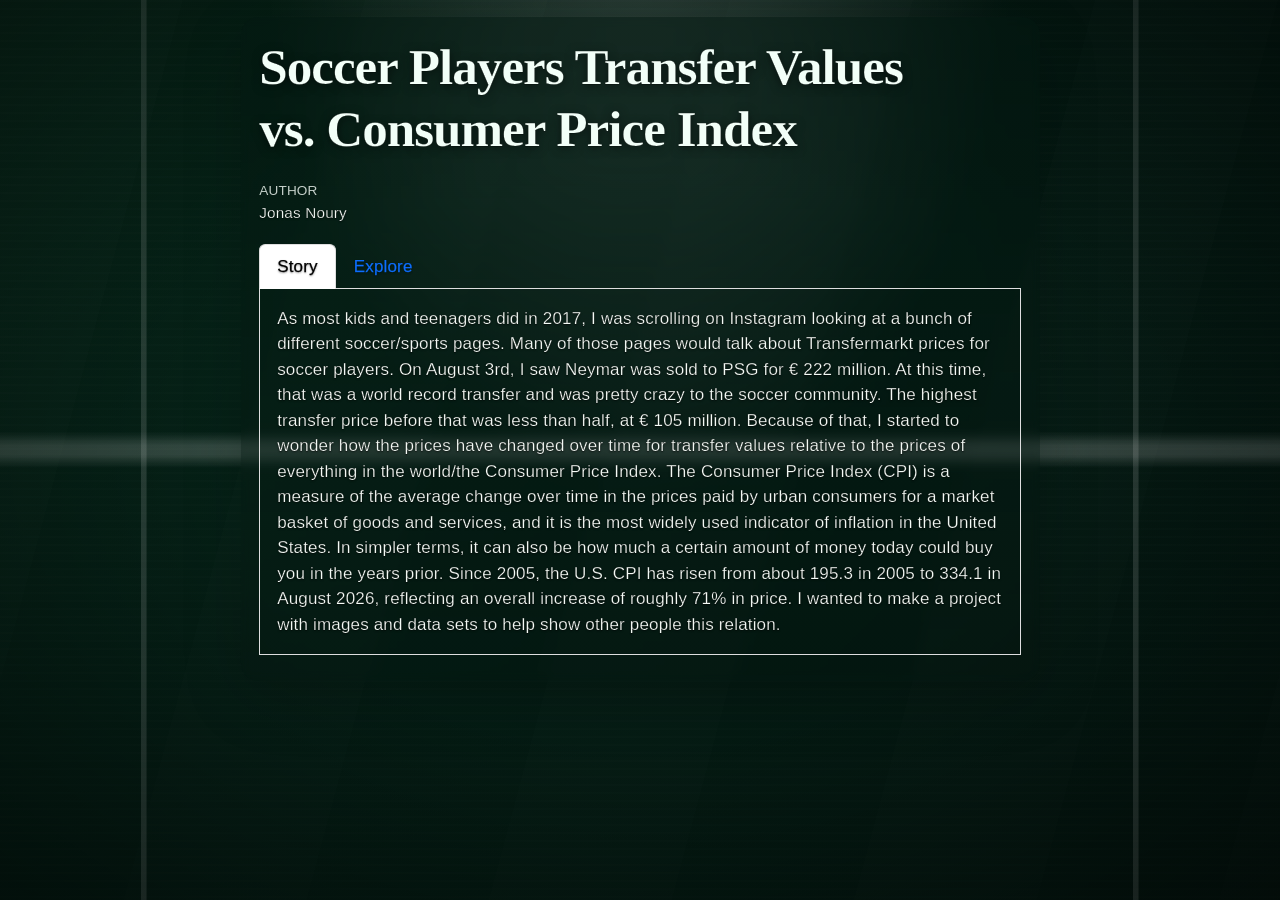
==== commit 037eb64c: "Built site for gh-pages" ====
--- a/project.html
+++ b/project.html
@@ -77,9 +77,13 @@
 </header>
 
 
+<div class="tabset-margin-container"></div><div class="panel-tabset">
+<ul class="nav nav-tabs" role="tablist"><li class="nav-item" role="presentation"><a class="nav-link active" id="tabset-1-1-tab" data-bs-toggle="tab" data-bs-target="#tabset-1-1" role="tab" aria-controls="tabset-1-1" aria-selected="true" href="">Story</a></li><li class="nav-item" role="presentation"><a class="nav-link" id="tabset-1-2-tab" data-bs-toggle="tab" data-bs-target="#tabset-1-2" role="tab" aria-controls="tabset-1-2" aria-selected="false" href="">Explore</a></li></ul>
+<div class="tab-content">
+<div id="tabset-1-1" class="tab-pane active" role="tabpanel" aria-labelledby="tabset-1-1-tab">
 <p>As most kids and teenagers did in 2017, I was scrolling on Instagram looking at a bunch of different soccer/sports pages. Many of those pages would talk about Transfermarkt prices for soccer players. On August 3rd, I saw Neymar was sold to PSG for € 222 million. At this time, that was a world record transfer and was pretty crazy to the soccer community. The highest transfer price before that was less than half, at € 105 million. Because of that, I started to wonder how the prices have changed over time for transfer values relative to the prices of everything in the world/the Consumer Price Index. The Consumer Price Index (CPI) is a measure of the average change over time in the prices paid by urban consumers for a market basket of goods and services, and it is the most widely used indicator of inflation in the United States. In simpler terms, it can also be how much a certain amount of money today could buy you in the years prior. Since 2005, the U.S. CPI has risen from about 195.3 in 2005 to 334.1 in August 2026, reflecting an overall increase of roughly 71% in price. I wanted to make a project with images and data sets to help show other people this relation.</p>
-<section id="top-25-most-valuable-players-by-year" class="level2">
-<h2 class="anchored" data-anchor-id="top-25-most-valuable-players-by-year">Top 25 Most Valuable Players by Year</h2>
+</div>
+<div id="tabset-1-2" class="tab-pane" role="tabpanel" aria-labelledby="tabset-1-2-tab">
 <p>Transfermarkt is a soccer data website that tracks players, clubs, transfers, and estimated market values. The table below uses Transfermarkt data to show the 25 players with the highest estimated market values for each selected year.</p>
 <div class="year-selector-row">
 <p><label for="yearSelect">Choose a year:</label> <select id="yearSelect"></select></p>
@@ -299,11 +303,11 @@
   updateSelection(years[years.length - 1]);
 }
 </script>
+<section id="project" class="level3">
+<h3 class="anchored" data-anchor-id="project">Project</h3>
 </section>
-<section id="project" class="level1">
-<h1>Project</h1>
-<section id="transfer-market-values-over-time" class="level2">
-<h2 class="anchored" data-anchor-id="transfer-market-values-over-time">Transfer Market Values Over Time</h2>
+<section id="transfer-market-values-over-time" class="level3">
+<h3 class="anchored" data-anchor-id="transfer-market-values-over-time">Transfer Market Values Over Time</h3>
 <div class="cell">
 <div class="cell-output-display">
 <div>
@@ -314,8 +318,8 @@
 </div>
 </div>
 </section>
-<section id="consumer-price-index-over-time" class="level2">
-<h2 class="anchored" data-anchor-id="consumer-price-index-over-time">Consumer Price Index Over Time</h2>
+<section id="consumer-price-index-over-time" class="level3">
+<h3 class="anchored" data-anchor-id="consumer-price-index-over-time">Consumer Price Index Over Time</h3>
 <div class="cell">
 <div class="cell-output-display">
 <div>
@@ -326,8 +330,20 @@
 </div>
 </div>
 </section>
-<section id="consumer-price-index-observations-since-2005" class="level2">
-<h2 class="anchored" data-anchor-id="consumer-price-index-observations-since-2005">Consumer Price Index Observations Since 2005</h2>
+<section id="average-player-market-value-and-cpi-since-2005" class="level3">
+<h3 class="anchored" data-anchor-id="average-player-market-value-and-cpi-since-2005">Average Player Market Value and CPI Since 2005</h3>
+<div class="cell">
+<div class="cell-output-display">
+<div>
+<figure class="figure">
+<p><img src="project_files/figure-html/plot-market-value-cpi-comparison-1.png" class="img-fluid figure-img" width="672"></p>
+</figure>
+</div>
+</div>
+</div>
+</section>
+<section id="consumer-price-index-observations-since-2005" class="level3">
+<h3 class="anchored" data-anchor-id="consumer-price-index-observations-since-2005">Consumer Price Index Observations Since 2005</h3>
 <div class="cell">
 <div class="cell-output-display">
 <div>
@@ -338,8 +354,8 @@
 </div>
 </div>
 </section>
-<section id="ballon-dor-winners-and-market-values" class="level2">
-<h2 class="anchored" data-anchor-id="ballon-dor-winners-and-market-values">Ballon d’Or Winners and Market Values</h2>
+<section id="ballon-dor-winners-and-market-values" class="level3">
+<h3 class="anchored" data-anchor-id="ballon-dor-winners-and-market-values">Ballon d’Or Winners and Market Values</h3>
 <p>The Ballon d’Or is an annual award given to the soccer player judged to have performed the best during the year. It is voted on by journalists from around the world and is one of the most prestigious individual awards in soccer. The table below lists each winner along with their position, club, age, and estimated market value at the time.</p>
 <table class="caption-top table">
 <colgroup>
@@ -524,7 +540,9 @@
 </tbody>
 </table>
 </section>
-</section>
+</div>
+</div>
+</div>
 
 </main>
 <!-- /main column -->
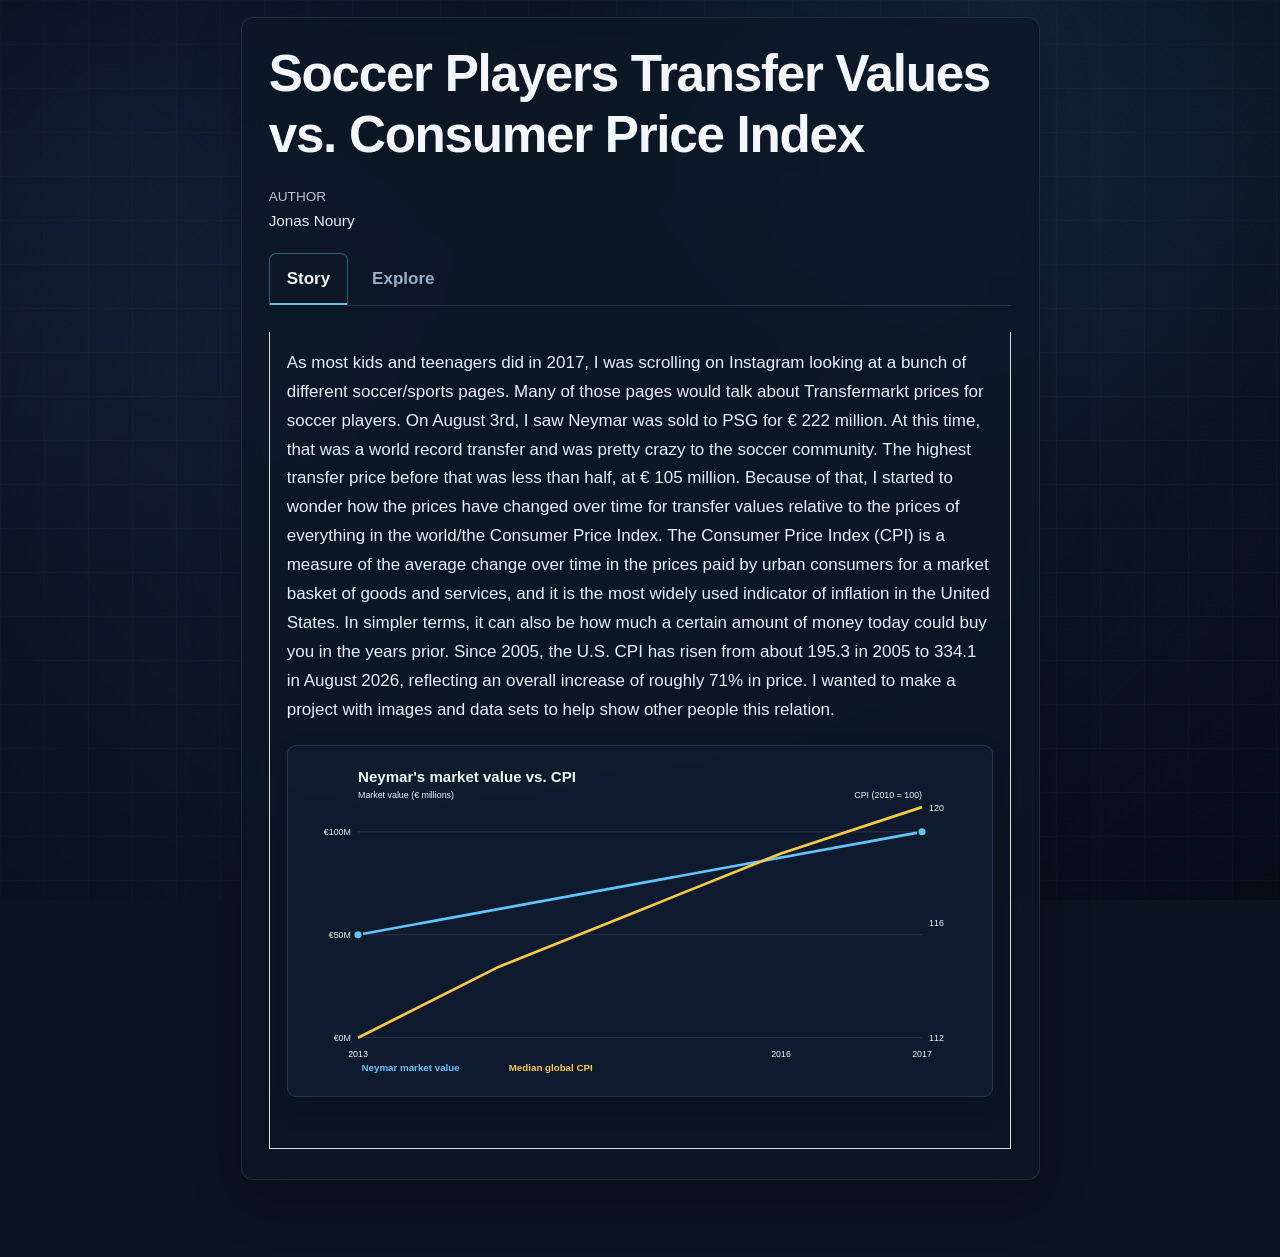
==== commit 3572cdab: "Built site for gh-pages" ====
--- a/project.html
+++ b/project.html
@@ -82,6 +82,88 @@
 <div class="tab-content">
 <div id="tabset-1-1" class="tab-pane active" role="tabpanel" aria-labelledby="tabset-1-1-tab">
 <p>As most kids and teenagers did in 2017, I was scrolling on Instagram looking at a bunch of different soccer/sports pages. Many of those pages would talk about Transfermarkt prices for soccer players. On August 3rd, I saw Neymar was sold to PSG for € 222 million. At this time, that was a world record transfer and was pretty crazy to the soccer community. The highest transfer price before that was less than half, at € 105 million. Because of that, I started to wonder how the prices have changed over time for transfer values relative to the prices of everything in the world/the Consumer Price Index. The Consumer Price Index (CPI) is a measure of the average change over time in the prices paid by urban consumers for a market basket of goods and services, and it is the most widely used indicator of inflation in the United States. In simpler terms, it can also be how much a certain amount of money today could buy you in the years prior. Since 2005, the U.S. CPI has risen from about 195.3 in 2005 to 334.1 in August 2026, reflecting an overall increase of roughly 71% in price. I wanted to make a project with images and data sets to help show other people this relation.</p>
+<div id="neymarStoryChart" class="story-chart-container">
+
+</div>
+<script>
+const neymarStoryValues = [{"year":2013,"value_millions":50},{"year":2017,"value_millions":100}];
+const neymarStoryCpi = [{"year":2013,"cpi":111.88982207},{"year":2014,"cpi":114.52282916},{"year":2015,"cpi":116.61637722},{"year":2016,"cpi":118.71283666},{"year":2017,"cpi":120.43423501}];
+</script>
+<script>
+const neymarStoryContainer = document.getElementById("neymarStoryChart");
+
+function renderNeymarStoryChart() {
+  const values = neymarStoryValues.map(point => ({ year: Number(point.year), value: Number(point.value_millions) }));
+  const cpi = neymarStoryCpi.map(point => ({ year: Number(point.year), value: Number(point.cpi) }));
+  const width = 760;
+  const height = 360;
+  const margin = { top: 52, right: 62, bottom: 48, left: 62 };
+  const years = [...new Set([...values, ...cpi].map(point => point.year))].sort((a, b) => a - b);
+  const valueMax = Math.max(...values.map(point => point.value)) * 1.12;
+  const cpiMin = Math.min(...cpi.map(point => point.value));
+  const cpiMax = Math.max(...cpi.map(point => point.value));
+  const xScale = year => margin.left + ((year - years[0]) / (years[years.length - 1] - years[0])) * (width - margin.left - margin.right);
+  const valueScale = value => height - margin.bottom - (value / valueMax) * (height - margin.top - margin.bottom);
+  const cpiScale = value => height - margin.bottom - ((value - cpiMin) / (cpiMax - cpiMin)) * (height - margin.top - margin.bottom);
+  const svgNs = "http://www.w3.org/2000/svg";
+  const svg = document.createElementNS(svgNs, "svg");
+  svg.setAttribute("viewBox", `0 0 ${width} ${height}`);
+  svg.setAttribute("role", "img");
+  svg.setAttribute("aria-label", "Neymar market value and median global CPI over time");
+
+  const addText = (text, x, y, className, anchor = "start") => {
+    const element = document.createElementNS(svgNs, "text");
+    element.textContent = text;
+    element.setAttribute("x", x);
+    element.setAttribute("y", y);
+    element.setAttribute("text-anchor", anchor);
+    element.setAttribute("class", className);
+    svg.appendChild(element);
+  };
+  const addLine = (x1, y1, x2, y2, className) => {
+    const line = document.createElementNS(svgNs, "line");
+    line.setAttribute("x1", x1);
+    line.setAttribute("y1", y1);
+    line.setAttribute("x2", x2);
+    line.setAttribute("y2", y2);
+    line.setAttribute("class", className);
+    svg.appendChild(line);
+  };
+
+  addText("Neymar's market value vs. CPI", margin.left, 24, "story-chart-title");
+  addText("Market value (€ millions)", margin.left, 42, "story-chart-axis-label");
+  addText("CPI (2010 = 100)", width - margin.right, 42, "story-chart-axis-label", "end");
+  [0, 50, 100, 150, 200].forEach(tick => {
+    const y = valueScale(tick);
+    addLine(margin.left, y, width - margin.right, y, "story-chart-grid");
+    addText(`€${tick}M`, margin.left - 8, y + 4, "story-chart-tick", "end");
+  });
+  [cpiMin, (cpiMin + cpiMax) / 2, cpiMax].forEach(tick => addText(tick.toFixed(0), width - margin.right + 8, cpiScale(tick) + 4, "story-chart-tick"));
+  years.filter(year => year === years[0] || year === years[years.length - 1] || year % 4 === 0).forEach(year => addText(year, xScale(year), height - margin.bottom + 22, "story-chart-tick", "middle"));
+
+  const makePolyline = (points, scale, className) => {
+    const line = document.createElementNS(svgNs, "polyline");
+    line.setAttribute("points", points.map(point => `${xScale(point.year)},${scale(point.value)}`).join(" "));
+    line.setAttribute("class", className);
+    svg.appendChild(line);
+  };
+  makePolyline(values, valueScale, "story-chart-value-line");
+  makePolyline(cpi, cpiScale, "story-chart-cpi-line");
+  values.forEach(point => {
+    const circle = document.createElementNS(svgNs, "circle");
+    circle.setAttribute("cx", xScale(point.year));
+    circle.setAttribute("cy", valueScale(point.value));
+    circle.setAttribute("r", 5);
+    circle.setAttribute("class", "story-chart-value-point");
+    svg.appendChild(circle);
+  });
+  addText("Neymar market value", margin.left + 4, height - 10, "story-chart-legend-value");
+  addText("Median global CPI", margin.left + 170, height - 10, "story-chart-legend-cpi");
+  neymarStoryContainer.appendChild(svg);
+}
+
+renderNeymarStoryChart();
+</script>
 </div>
 <div id="tabset-1-2" class="tab-pane" role="tabpanel" aria-labelledby="tabset-1-2-tab">
 <p>Transfermarkt is a soccer data website that tracks players, clubs, transfers, and estimated market values. The table below uses Transfermarkt data to show the 25 players with the highest estimated market values for each selected year.</p>
@@ -97,7 +179,7 @@
 </div>
 </div>
 <script>
-const top25ByYear = [{"year":2005,"rank":1,"player":"Sergio Ramos","club":"Real Madrid","value":"€27.000m"},{"year":2005,"rank":2,"player":"James Milner","club":"Aston Villa","value":"€5.500m"},{"year":2005,"rank":3,"player":"Pepe Reina","club":"Liverpool","value":"€4.500m"},{"year":2005,"rank":4,"player":"Lionel Messi","club":"Barcelona","value":"€3.000m"},{"year":2005,"rank":5,"player":"Ludovic Butelle","club":"Hércules CF","value":"€1.750m"},{"year":2005,"rank":6,"player":"Fábio","club":"Cruzeiro","value":"€1.000m"},{"year":2005,"rank":7,"player":"Raúl Albiol","club":"Valencia","value":"€0.800m"},{"year":2005,"rank":8,"player":"Scott Carson","club":"Liverpool","value":"€0.750m"},{"year":2005,"rank":9,"player":"Antonio Mirante","club":"Juventus","value":"€0.450m"},{"year":2005,"rank":10,"player":"Andy Lonergan","club":"Wycombe","value":"€0.400m"},{"year":2005,"rank":11,"player":"Benoît Costil","club":"SM Caen","value":"€0.400m"},{"year":2005,"rank":12,"player":"John Ruddy","club":"Everton","value":"€0.350m"},{"year":2005,"rank":13,"player":"Hugo Lloris","club":"Nice","value":"€0.250m"},{"year":2005,"rank":14,"player":"Tim Krul","club":"Newcastle U18","value":"€0.250m"},{"year":2005,"rank":15,"player":"Ron-Robert Zieler","club":"Man Utd U18","value":"€0.125m"},{"year":2005,"rank":16,"player":"Asmir Begovic","club":"Portsmouth","value":"€0.100m"},{"year":2005,"rank":17,"player":"Kenneth Vermeer","club":"Ajax","value":"€0.075m"},{"year":2005,"rank":18,"player":"Manuel Neuer","club":"FC Schalke 04","value":"€0.075m"},{"year":2005,"rank":19,"player":"Andy Considine","club":"Aberdeen FC","value":"€0.050m"},{"year":2005,"rank":20,"player":"Gökhan Inler","club":"FC Aarau","value":"€0.050m"},{"year":2005,"rank":21,"player":"Michael McGovern","club":"Celtic","value":"€0.050m"},{"year":2005,"rank":22,"player":"Oleg Ivanov","club":"Khimki","value":"€0.050m"},{"year":2005,"rank":23,"player":"Rémy Riou","club":"Lyon","value":"€0.050m"},{"year":2005,"rank":24,"player":"Salvatore Sirigu","club":"Palermo U19","value":"€0.050m"},{"year":2006,"rank":1,"player":"Lukas Podolski","club":"Bayern Munich","value":"€12.000m"},{"year":2006,"rank":2,"player":"James Milner","club":"Newcastle","value":"€4.700m"},{"year":2006,"rank":3,"player":"Thiago Silva","club":"Fluminense","value":"€3.500m"},{"year":2006,"rank":4,"player":"Paolo Guerrero","club":"Hamburg","value":"€3.000m"},{"year":2006,"rank":5,"player":"Vladimir Stojkovic","club":"FC Nantes","value":"€2.000m"},{"year":2006,"rank":6,"player":"Scott Carson","club":"Sheff Wed","value":"€1.750m"},{"year":2006,"rank":7,"player":"Ricardo Batista","club":"MK Dons","value":"€1.000m"},{"year":2006,"rank":8,"player":"Dejan Lovren","club":"Inter Zapresic","value":"€0.800m"},{"year":2006,"rank":9,"player":"Gökhan Inler","club":"FC Zürich","value":"€0.500m"},{"year":2006,"rank":10,"player":"José Fonte","club":"Benfica","value":"€0.500m"},{"year":2006,"rank":11,"player":"Tomas Pekhart","club":"Spurs U18","value":"€0.500m"},{"year":2006,"rank":12,"player":"Vito Mannone","club":"Barnsley FC","value":"€0.500m"},{"year":2006,"rank":13,"player":"Santi Cazorla","club":"Recr. Huelva","value":"€0.400m"},{"year":2006,"rank":14,"player":"John Ruddy","club":"Chester City","value":"€0.350m"},{"year":2006,"rank":15,"player":"Andy Lonergan","club":"Swindon Town","value":"€0.300m"},{"year":2006,"rank":16,"player":"Dante","club":"R Charleroi SC","value":"€0.250m"},{"year":2006,"rank":17,"player":"Joe Hart","club":"Man City","value":"€0.250m"},{"year":2006,"rank":18,"player":"Kasper Schmeichel","club":"Darlington","value":"€0.250m"},{"year":2006,"rank":19,"player":"Niki Mäenpää","club":"Stormv. Telstar","value":"€0.250m"},{"year":2006,"rank":20,"player":"Remko Pasveer","club":"Heracles Almelo","value":"€0.250m"},{"year":2006,"rank":21,"player":"Tim Krul","club":"Newcastle Res.","value":"€0.250m"},{"year":2006,"rank":22,"player":"Philipp Pentke","club":"1860 Munich","value":"€0.150m"},{"year":2006,"rank":23,"player":"Sokratis Papastathopoulos","club":"Niki Volou","value":"€0.150m"},{"year":2006,"rank":24,"player":"Tobias Sippel","club":"1.FC K'lautern","value":"€0.150m"},{"year":2006,"rank":25,"player":"Asmir Begovic","club":"Macclesfield","value":"€0.100m"},{"year":2007,"rank":1,"player":"Pepe","club":"Real Madrid","value":"€30.000m"},{"year":2007,"rank":2,"player":"Nani","club":"Man Utd","value":"€25.000m"},{"year":2007,"rank":3,"player":"Raúl García","club":"Atlético Madrid","value":"€12.000m"},{"year":2007,"rank":4,"player":"Willian","club":"Shakhtar D.","value":"€11.000m"},{"year":2007,"rank":5,"player":"José Sosa","club":"Bayern Munich","value":"€10.000m"},{"year":2007,"rank":6,"player":"Ashley Young","club":"Aston Villa","value":"€6.500m"},{"year":2007,"rank":7,"player":"Craig Gordon","club":"Sunderland","value":"€6.000m"},{"year":2007,"rank":8,"player":"Arturo Vidal","club":"Leverkusen","value":"€5.000m"},{"year":2007,"rank":9,"player":"Ivan Rakitic","club":"FC Schalke 04","value":"€5.000m"},{"year":2007,"rank":10,"player":"Steven Davis","club":"Fulham","value":"€4.600m"},{"year":2007,"rank":11,"player":"Caner Erkin","club":"CSKA Moscow","value":"€4.000m"},{"year":2007,"rank":12,"player":"Edin Dzeko","club":"Wolfsburg","value":"€4.000m"},{"year":2007,"rank":13,"player":"Santi Cazorla","club":"Villarreal","value":"€3.500m"},{"year":2007,"rank":14,"player":"Thiago Silva","club":"Fluminense","value":"€3.500m"},{"year":2007,"rank":15,"player":"Lukasz Fabianski","club":"Arsenal","value":"€2.500m"},{"year":2007,"rank":16,"player":"Scott Carson","club":"Liverpool","value":"€2.500m"},{"year":2007,"rank":17,"player":"André-Pierre Gignac","club":"Toulouse","value":"€2.000m"},{"year":2007,"rank":18,"player":"Vladimir Stojkovic","club":"Vitesse","value":"€1.500m"},{"year":2007,"rank":19,"player":"David Marshall","club":"Norwich","value":"€1.250m"},{"year":2007,"rank":20,"player":"Antonio Mirante","club":"Juventus","value":"€1.200m"},{"year":2007,"rank":21,"player":"Juan Mata","club":"Valencia","value":"€1.100m"},{"year":2007,"rank":22,"player":"Ludovic Butelle","club":"Real Valladolid","value":"€1.000m"},{"year":2007,"rank":23,"player":"Luis Suárez","club":"Ajax","value":"€1.000m"},{"year":2007,"rank":24,"player":"Ricardo Batista","club":"Wycombe","value":"€1.000m"},{"year":2007,"rank":25,"player":"Álvaro Negredo","club":"UD Almería","value":"€1.000m"},{"year":2008,"rank":1,"player":"Luka Modrić","club":"Tottenham","value":"€18.000m"},{"year":2008,"rank":2,"player":"Éver Banega","club":"Valencia","value":"€15.000m"},{"year":2008,"rank":3,"player":"James Milner","club":"Aston Villa","value":"€8.750m"},{"year":2008,"rank":4,"player":"Hugo Lloris","club":"Lyon","value":"€8.500m"},{"year":2008,"rank":5,"player":"Stevan Jovetić","club":"Fiorentina","value":"€7.000m"},{"year":2008,"rank":6,"player":"Scott Carson","club":"West Brom","value":"€6.000m"},{"year":2008,"rank":7,"player":"Steve Mandanda","club":"Le Havre AC","value":"€6.000m"},{"year":2008,"rank":8,"player":"Steven Davis","club":"Rangers","value":"€6.000m"},{"year":2008,"rank":9,"player":"Miralem Pjanić","club":"Lyon","value":"€5.500m"},{"year":2008,"rank":10,"player":"Maxi Moralez","club":"Racing Club","value":"€5.000m"},{"year":2008,"rank":11,"player":"Alexis Sánchez","club":"Udinese","value":"€3.400m"},{"year":2008,"rank":12,"player":"Marco Ruben","club":"Villarreal","value":"€3.000m"},{"year":2008,"rank":13,"player":"Hugo Rodallega","club":"Monterrey","value":"€2.850m"},{"year":2008,"rank":14,"player":"Sokratis Papastathopoulos","club":"Genoa","value":"€2.700m"},{"year":2008,"rank":15,"player":"Lazaros Christodoulopoulos","club":"Panathinaikos","value":"€2.500m"},{"year":2008,"rank":16,"player":"Antonio Mirante","club":"Juventus","value":"€2.000m"},{"year":2008,"rank":17,"player":"Boy Waterman","club":"ADO Den Haag","value":"€2.000m"},{"year":2008,"rank":18,"player":"Nordin Amrabat","club":"PSV","value":"€2.000m"},{"year":2008,"rank":19,"player":"Leonardo Sigali","club":"Villarreal","value":"€1.900m"},{"year":2008,"rank":20,"player":"Kévin Gameiro","club":"FC Lorient","value":"€1.800m"},{"year":2008,"rank":21,"player":"Denys Oliynyk","club":"Dynamo Kyiv","value":"€1.700m"},{"year":2008,"rank":22,"player":"David Ospina","club":"Nice","value":"€1.500m"},{"year":2008,"rank":23,"player":"Makoto Hasebe","club":"VfL Wolfsburg","value":"€1.500m"},{"year":2008,"rank":24,"player":"Simon Kjær","club":"US Palermo","value":"€1.500m"},{"year":2008,"rank":25,"player":"Oleg Ivanov","club":"KS Samara","value":"€1.250m"},{"year":2009,"rank":1,"player":"Cristiano Ronaldo","club":"Real Madrid","value":"€60.000m"},{"year":2009,"rank":2,"player":"Karim Benzema","club":"Real Madrid","value":"€29.000m"},{"year":2009,"rank":3,"player":"Dmytro Chygrynskyi","club":"Barcelona","value":"€13.500m"},{"year":2009,"rank":4,"player":"Lukas Podolski","club":"1.FC Köln","value":"€12.000m"},{"year":2009,"rank":5,"player":"Álvaro Negredo","club":"Real Madrid","value":"€12.000m"},{"year":2009,"rank":6,"player":"Éver Banega","club":"Valencia","value":"€10.000m"},{"year":2009,"rank":7,"player":"Raúl Albiol","club":"Real Madrid","value":"€9.000m"},{"year":2009,"rank":8,"player":"Thiago Silva","club":"AC Milan","value":"€7.500m"},{"year":2009,"rank":9,"player":"Joe Hart","club":"Birmingham","value":"€6.500m"},{"year":2009,"rank":10,"player":"Radamel Falcao","club":"Porto","value":"€6.500m"},{"year":2009,"rank":11,"player":"Marko Arnautovic","club":"Inter","value":"€5.250m"},{"year":2009,"rank":12,"player":"José Sosa","club":"Estudiantes LP","value":"€5.000m"},{"year":2009,"rank":13,"player":"Toni Kroos","club":"B. Leverkusen","value":"€5.000m"},{"year":2009,"rank":14,"player":"Maxi Moralez","club":"Vélez Sarsfield","value":"€4.500m"},{"year":2009,"rank":15,"player":"Zoran Tosic","club":"Man Utd","value":"€4.250m"},{"year":2009,"rank":16,"player":"Hugo Rodallega","club":"Wigan","value":"€4.000m"},{"year":2009,"rank":17,"player":"Mats Hummels","club":"Bayern Munich","value":"€4.000m"},{"year":2009,"rank":18,"player":"Papu Gómez","club":"San Lorenzo","value":"€3.500m"},{"year":2009,"rank":19,"player":"Lorenzo De Silvestri","club":"Fiorentina","value":"€3.200m"},{"year":2009,"rank":20,"player":"Iván Marcano","club":"Villarreal","value":"€3.000m"},{"year":2009,"rank":21,"player":"Lewis Holtby","club":"FC Schalke 04","value":"€3.000m"},{"year":2009,"rank":22,"player":"Marco Ruben","club":"Villarreal","value":"€3.000m"},{"year":2009,"rank":23,"player":"Dante","club":"Mönchengladbach","value":"€2.500m"},{"year":2009,"rank":24,"player":"İsmail Köybaşı","club":"Besiktas","value":"€2.500m"},{"year":2009,"rank":25,"player":"Antonio Mirante","club":"Parma","value":"€2.000m"},{"year":2010,"rank":1,"player":"Mario Balotelli","club":"Man City","value":"€26.000m"},{"year":2010,"rank":2,"player":"James Milner","club":"Man City","value":"€20.000m"},{"year":2010,"rank":3,"player":"Jérôme Boateng","club":"Man City","value":"€15.000m"},{"year":2010,"rank":4,"player":"André-Pierre Gignac","club":"Marseille","value":"€14.500m"},{"year":2010,"rank":5,"player":"João Moutinho","club":"Porto","value":"€14.500m"},{"year":2010,"rank":6,"player":"Simon Kjær","club":"VfL Wolfsburg","value":"€12.000m"},{"year":2010,"rank":7,"player":"Toni Kroos","club":"Bayern Munich","value":"€12.000m"},{"year":2010,"rank":8,"player":"Edinson Cavani","club":"Napoli","value":"€11.000m"},{"year":2010,"rank":9,"player":"Ángel Di María","club":"Real Madrid","value":"€9.500m"},{"year":2010,"rank":10,"player":"Dmytro Chygrynskyi","club":"Shakhtar D.","value":"€8.000m"},{"year":2010,"rank":11,"player":"Leonardo Bonucci","club":"Juventus","value":"€8.000m"},{"year":2010,"rank":12,"player":"Antonio Candreva","club":"Parma","value":"€7.500m"},{"year":2010,"rank":13,"player":"César Azpilicueta","club":"Marseille","value":"€7.000m"},{"year":2010,"rank":14,"player":"Joe Hart","club":"Man City","value":"€7.000m"},{"year":2010,"rank":15,"player":"Jonathan de Guzmán","club":"RCD Mallorca","value":"€6.500m"},{"year":2010,"rank":16,"player":"Marko Arnautovic","club":"FC Twente","value":"€6.500m"},{"year":2010,"rank":17,"player":"Eduardo Salvio","club":"Benfica","value":"€6.000m"},{"year":2010,"rank":18,"player":"Iván Marcano","club":"Getafe","value":"€6.000m"},{"year":2010,"rank":19,"player":"Sergio Canales","club":"Real Madrid","value":"€6.000m"},{"year":2010,"rank":20,"player":"Zoran Tosic","club":"Man Utd","value":"€5.500m"},{"year":2010,"rank":21,"player":"Gylfi Sigurdsson","club":"TSG Hoffenheim","value":"€5.000m"},{"year":2010,"rank":22,"player":"Nicolás Otamendi","club":"Porto","value":"€5.000m"},{"year":2010,"rank":23,"player":"Sokratis Papastathopoulos","club":"AC Milan","value":"€5.000m"},{"year":2010,"rank":24,"player":"Adem Ljajic","club":"Fiorentina","value":"€4.500m"},{"year":2010,"rank":25,"player":"Robert Lewandowski","club":"Dortmund","value":"€4.500m"},{"year":2011,"rank":1,"player":"Edin Dzeko","club":"Man City","value":"€30.000m"},{"year":2011,"rank":2,"player":"Manuel Neuer","club":"Bayern Munich","value":"€28.000m"},{"year":2011,"rank":3,"player":"Juan Mata","club":"Chelsea","value":"€26.000m"},{"year":2011,"rank":4,"player":"Alexis Sánchez","club":"Barcelona","value":"€25.000m"},{"year":2011,"rank":5,"player":"Luis Suárez","club":"Liverpool","value":"€25.000m"},{"year":2011,"rank":6,"player":"Radamel Falcao","club":"Atlético","value":"€25.000m"},{"year":2011,"rank":7,"player":"Edinson Cavani","club":"US Palermo","value":"€24.500m"},{"year":2011,"rank":8,"player":"Arturo Vidal","club":"Juventus","value":"€20.000m"},{"year":2011,"rank":9,"player":"Ashley Young","club":"Man Utd","value":"€18.000m"},{"year":2011,"rank":10,"player":"Santi Cazorla","club":"Málaga CF","value":"€18.000m"},{"year":2011,"rank":11,"player":"Gökhan Inler","club":"SSC Napoli","value":"€15.000m"},{"year":2011,"rank":12,"player":"Jérôme Boateng","club":"Bayern Munich","value":"€15.000m"},{"year":2011,"rank":13,"player":"Romelu Lukaku","club":"Chelsea","value":"€15.000m"},{"year":2011,"rank":14,"player":"Kévin Gameiro","club":"Paris SG","value":"€13.500m"},{"year":2011,"rank":15,"player":"David de Gea","club":"Man Utd","value":"€12.000m"},{"year":2011,"rank":16,"player":"Fernando Muslera","club":"Galatasaray","value":"€12.000m"},{"year":2011,"rank":17,"player":"Axel Witsel","club":"Benfica","value":"€10.000m"},{"year":2011,"rank":18,"player":"Danilo","club":"Porto","value":"€10.000m"},{"year":2011,"rank":19,"player":"Eduardo Salvio","club":"Atlético","value":"€10.000m"},{"year":2011,"rank":20,"player":"Salvatore Sirigu","club":"Paris SG","value":"€10.000m"},{"year":2011,"rank":21,"player":"Simon Kjær","club":"AS Roma","value":"€10.000m"},{"year":2011,"rank":22,"player":"Ivan Rakitic","club":"Sevilla FC","value":"€9.000m"},{"year":2011,"rank":23,"player":"Miralem Pjanić","club":"Roma","value":"€9.000m"},{"year":2011,"rank":24,"player":"Jordan Henderson","club":"Liverpool","value":"€8.500m"},{"year":2011,"rank":25,"player":"Yuto Nagatomo","club":"Cesena","value":"€8.500m"},{"year":2012,"rank":1,"player":"Luka Modrić","club":"Real Madrid","value":"€40.000m"},{"year":2012,"rank":2,"player":"Thiago Silva","club":"PSG","value":"€38.000m"},{"year":2012,"rank":3,"player":"Hulk","club":"Zenit S-Pb","value":"€37.000m"},{"year":2012,"rank":4,"player":"Shinji Kagawa","club":"Man Utd","value":"€22.000m"},{"year":2012,"rank":5,"player":"Axel Witsel","club":"Zenit S-Pb","value":"€20.000m"},{"year":2012,"rank":6,"player":"Lukas Podolski","club":"Arsenal","value":"€20.000m"},{"year":2012,"rank":7,"player":"Marco Reus","club":"Dortmund","value":"€20.000m"},{"year":2012,"rank":8,"player":"Santi Cazorla","club":"Arsenal","value":"€20.000m"},{"year":2012,"rank":9,"player":"Hugo Lloris","club":"Tottenham","value":"€19.000m"},{"year":2012,"rank":10,"player":"Ganso","club":"São Paulo","value":"€18.000m"},{"year":2012,"rank":11,"player":"Jan Vertonghen","club":"Tottenham","value":"€15.000m"},{"year":2012,"rank":12,"player":"Romelu Lukaku","club":"West Brom","value":"€14.000m"},{"year":2012,"rank":13,"player":"Olivier Giroud","club":"Arsenal","value":"€13.000m"},{"year":2012,"rank":14,"player":"Xherdan Shaqiri","club":"Bayern Munich","value":"€12.500m"},{"year":2012,"rank":15,"player":"Luuk de Jong","club":"Mönchengladbach","value":"€12.000m"},{"year":2012,"rank":16,"player":"Eduardo Salvio","club":"Benfica","value":"€10.000m"},{"year":2012,"rank":17,"player":"Mattia Destro","club":"Genoa","value":"€10.000m"},{"year":2012,"rank":18,"player":"Sokratis Papastathopoulos","club":"Genoa","value":"€10.000m"},{"year":2012,"rank":19,"player":"Junior Hoilett","club":"QPR","value":"€9.000m"},{"year":2012,"rank":20,"player":"Kevin De Bruyne","club":"Chelsea","value":"€9.000m"},{"year":2012,"rank":21,"player":"Lucas Ocampos","club":"Monaco","value":"€9.000m"},{"year":2012,"rank":22,"player":"Mário Fernandes","club":"CSKA Moscow","value":"€9.000m"},{"year":2012,"rank":23,"player":"Salomón Rondón","club":"Rubin Kazan","value":"€9.000m"},{"year":2012,"rank":24,"player":"Granit Xhaka","club":"Mönchengladbach","value":"€8.500m"},{"year":2012,"rank":25,"player":"Gylfi Sigurdsson","club":"TSG Hoffenheim","value":"€8.500m"},{"year":2013,"rank":1,"player":"Radamel Falcao","club":"Monaco","value":"€60.000m"},{"year":2013,"rank":2,"player":"Edinson Cavani","club":"PSG","value":"€55.000m"},{"year":2013,"rank":3,"player":"Neymar","club":"Barcelona","value":"€50.000m"},{"year":2013,"rank":4,"player":"Mario Götze","club":"Bayern Munich","value":"€45.000m"},{"year":2013,"rank":5,"player":"Lucas Moura","club":"PSG","value":"€35.000m"},{"year":2013,"rank":6,"player":"João Moutinho","club":"Monaco","value":"€30.000m"},{"year":2013,"rank":7,"player":"Willian","club":"Chelsea","value":"€30.000m"},{"year":2013,"rank":8,"player":"Stevan Jovetić","club":"Man City","value":"€28.000m"},{"year":2013,"rank":9,"player":"Isco","club":"Real Madrid","value":"€25.000m"},{"year":2013,"rank":10,"player":"Mario Balotelli","club":"AC Milan","value":"€24.000m"},{"year":2013,"rank":11,"player":"Romelu Lukaku","club":"Everton","value":"€24.000m"},{"year":2013,"rank":12,"player":"Erik Lamela","club":"Tottenham","value":"€23.000m"},{"year":2013,"rank":13,"player":"James Rodríguez","club":"Monaco","value":"€23.000m"},{"year":2013,"rank":14,"player":"Henrikh Mkhitaryan","club":"Dortmund","value":"€22.000m"},{"year":2013,"rank":15,"player":"Thiago Alcántara","club":"Bayern Munich","value":"€22.000m"},{"year":2013,"rank":16,"player":"Jesús Navas","club":"Man City","value":"€20.000m"},{"year":2013,"rank":17,"player":"Álvaro Negredo","club":"Man City","value":"€20.000m"},{"year":2013,"rank":18,"player":"Christian Eriksen","club":"Tottenham","value":"€18.000m"},{"year":2013,"rank":19,"player":"Luiz Gustavo","club":"Wolfsburg","value":"€18.000m"},{"year":2013,"rank":20,"player":"Aleksandr Kokorin","club":"Anzhi","value":"€15.000m"},{"year":2013,"rank":21,"player":"Geoffrey Kondogbia","club":"Monaco","value":"€15.000m"},{"year":2013,"rank":22,"player":"Gerard Deulofeu","club":"Barcelona","value":"€15.000m"},{"year":2013,"rank":23,"player":"Juan Cuadrado","club":"Udinese","value":"€15.000m"},{"year":2013,"rank":24,"player":"Mamadou Sakho","club":"Liverpool","value":"€15.000m"},{"year":2013,"rank":25,"player":"Marquinhos","club":"PSG","value":"€15.000m"},{"year":2014,"rank":1,"player":"James Rodríguez","club":"Real Madrid","value":"€60.000m"},{"year":2014,"rank":2,"player":"Radamel Falcao","club":"Man Utd","value":"€55.000m"},{"year":2014,"rank":3,"player":"Luis Suárez","club":"Barcelona","value":"€52.000m"},{"year":2014,"rank":4,"player":"Robert Lewandowski","club":"Bayern Munich","value":"€50.000m"},{"year":2014,"rank":5,"player":"Ángel Di María","club":"Man Utd","value":"€50.000m"},{"year":2014,"rank":6,"player":"Toni Kroos","club":"Real Madrid","value":"€42.000m"},{"year":2014,"rank":7,"player":"Juan Mata","club":"Man Utd","value":"€38.000m"},{"year":2014,"rank":8,"player":"Alexis Sánchez","club":"Arsenal","value":"€30.000m"},{"year":2014,"rank":9,"player":"Antoine Griezmann","club":"Atlético","value":"€30.000m"},{"year":2014,"rank":10,"player":"Eliaquim Mangala","club":"Man City","value":"€28.000m"},{"year":2014,"rank":11,"player":"Mario Balotelli","club":"Liverpool","value":"€27.000m"},{"year":2014,"rank":12,"player":"Nemanja Matić","club":"Chelsea","value":"€27.000m"},{"year":2014,"rank":13,"player":"Romelu Lukaku","club":"Chelsea","value":"€25.000m"},{"year":2014,"rank":14,"player":"Thibaut Courtois","club":"Chelsea","value":"€25.000m"},{"year":2014,"rank":15,"player":"Álvaro Negredo","club":"Valencia","value":"€24.000m"},{"year":2014,"rank":16,"player":"Ander Herrera","club":"Man Utd","value":"€20.000m"},{"year":2014,"rank":17,"player":"Ivan Rakitic","club":"Barcelona","value":"€20.000m"},{"year":2014,"rank":18,"player":"Marc-André ter Stegen","club":"Barcelona","value":"€20.000m"},{"year":2014,"rank":19,"player":"Ciro Immobile","club":"Torino","value":"€18.000m"},{"year":2014,"rank":20,"player":"Fernando","club":"Man City","value":"€17.500m"},{"year":2014,"rank":21,"player":"Danny Welbeck","club":"Arsenal","value":"€17.000m"},{"year":2014,"rank":22,"player":"Alberto Moreno","club":"Liverpool","value":"€15.000m"},{"year":2014,"rank":23,"player":"Kevin De Bruyne","club":"Wolfsburg","value":"€15.000m"},{"year":2014,"rank":24,"player":"Shinji Kagawa","club":"Dortmund","value":"€15.000m"},{"year":2014,"rank":25,"player":"Mathieu Valbuena","club":"Dinamo Moscow","value":"€14.000m"},{"year":2015,"rank":1,"player":"Ángel Di María","club":"PSG","value":"€50.000m"},{"year":2015,"rank":2,"player":"Kevin De Bruyne","club":"Man City","value":"€45.000m"},{"year":2015,"rank":3,"player":"Radamel Falcao","club":"Monaco","value":"€45.000m"},{"year":2015,"rank":4,"player":"Arturo Vidal","club":"Bayern Munich","value":"€42.000m"},{"year":2015,"rank":5,"player":"Raheem Sterling","club":"Man City","value":"€40.000m"},{"year":2015,"rank":6,"player":"Juan Cuadrado","club":"Chelsea","value":"€32.000m"},{"year":2015,"rank":7,"player":"Memphis Depay","club":"Man Utd","value":"€28.000m"},{"year":2015,"rank":8,"player":"Morgan Schneiderlin","club":"Man Utd","value":"€28.000m"},{"year":2015,"rank":9,"player":"Paulo Dybala","club":"Juventus","value":"€28.000m"},{"year":2015,"rank":10,"player":"Carlos Bacca","club":"AC Milan","value":"€25.000m"},{"year":2015,"rank":11,"player":"Danilo","club":"Real Madrid","value":"€25.000m"},{"year":2015,"rank":12,"player":"Nicolás Otamendi","club":"Man City","value":"€25.000m"},{"year":2015,"rank":13,"player":"Enzo Pérez","club":"Valencia","value":"€23.000m"},{"year":2015,"rank":14,"player":"Mateo Kovacic","club":"Real Madrid","value":"€22.000m"},{"year":2015,"rank":15,"player":"Álvaro Negredo","club":"Man City","value":"€22.000m"},{"year":2015,"rank":16,"player":"Matija Nastasić","club":"FC Schalke 04","value":"€21.000m"},{"year":2015,"rank":17,"player":"Alex Sandro","club":"Juventus","value":"€20.000m"},{"year":2015,"rank":18,"player":"André Gomes","club":"Valencia","value":"€20.000m"},{"year":2015,"rank":19,"player":"Edin Dzeko","club":"Roma","value":"€20.000m"},{"year":2015,"rank":20,"player":"Luciano Vietto","club":"Atlético","value":"€20.000m"},{"year":2015,"rank":21,"player":"Lukas Podolski","club":"Inter","value":"€20.000m"},{"year":2015,"rank":22,"player":"Pedro","club":"Chelsea","value":"€20.000m"},{"year":2015,"rank":23,"player":"Xherdan Shaqiri","club":"Inter","value":"€20.000m"},{"year":2015,"rank":24,"player":"Mohamed Salah","club":"Roma","value":"€18.000m"},{"year":2015,"rank":25,"player":"Domenico Berardi","club":"Sassuolo","value":"€17.500m"},{"year":2016,"rank":1,"player":"Paul Pogba","club":"Man Utd","value":"€70.000m"},{"year":2016,"rank":2,"player":"Mats Hummels","club":"Bayern Munich","value":"€38.000m"},{"year":2016,"rank":3,"player":"Granit Xhaka","club":"Arsenal","value":"€35.000m"},{"year":2016,"rank":4,"player":"Mario Götze","club":"Dortmund","value":"€35.000m"},{"year":2016,"rank":5,"player":"Miralem Pjanić","club":"Juventus","value":"€35.000m"},{"year":2016,"rank":6,"player":"Hulk","club":"SH SIPG","value":"€32.000m"},{"year":2016,"rank":7,"player":"Alex Teixeira","club":"JS Suning","value":"€30.000m"},{"year":2016,"rank":8,"player":"André Gomes","club":"Barcelona","value":"€30.000m"},{"year":2016,"rank":9,"player":"Henrikh Mkhitaryan","club":"Man Utd","value":"€30.000m"},{"year":2016,"rank":10,"player":"João Mário","club":"Inter","value":"€30.000m"},{"year":2016,"rank":11,"player":"Leroy Sané","club":"Man City","value":"€30.000m"},{"year":2016,"rank":12,"player":"Álvaro Morata","club":"Real Madrid","value":"€30.000m"},{"year":2016,"rank":13,"player":"İlkay Gündoğan","club":"Man City","value":"€30.000m"},{"year":2016,"rank":14,"player":"John Stones","club":"Man City","value":"€28.000m"},{"year":2016,"rank":15,"player":"Juan Cuadrado","club":"Chelsea","value":"€25.000m"},{"year":2016,"rank":16,"player":"Antonio Candreva","club":"Inter","value":"€23.000m"},{"year":2016,"rank":17,"player":"Eliaquim Mangala","club":"Valencia","value":"€23.000m"},{"year":2016,"rank":18,"player":"Mohamed Salah","club":"Chelsea","value":"€23.000m"},{"year":2016,"rank":19,"player":"Radamel Falcao","club":"Monaco","value":"€23.000m"},{"year":2016,"rank":20,"player":"Islam Slimani","club":"Leicester","value":"€22.000m"},{"year":2016,"rank":21,"player":"Breel Embolo","club":"FC Schalke 04","value":"€20.000m"},{"year":2016,"rank":22,"player":"Gabriel Barbosa","club":"Inter","value":"€20.000m"},{"year":2016,"rank":23,"player":"Georginio Wijnaldum","club":"Liverpool","value":"€20.000m"},{"year":2016,"rank":24,"player":"Kévin Gameiro","club":"Atlético Madrid","value":"€20.000m"},{"year":2016,"rank":25,"player":"N'Golo Kanté","club":"Chelsea","value":"€20.000m"},{"year":2017,"rank":1,"player":"Neymar","club":"PSG","value":"€100.000m"},{"year":2017,"rank":2,"player":"James Rodríguez","club":"Bayern Munich","value":"€50.000m"},{"year":2017,"rank":3,"player":"Romelu Lukaku","club":"Man Utd","value":"€50.000m"},{"year":2017,"rank":4,"player":"Leonardo Bonucci","club":"AC Milan","value":"€45.000m"},{"year":2017,"rank":5,"player":"Alexandre Lacazette","club":"Arsenal","value":"€40.000m"},{"year":2017,"rank":6,"player":"Bernardo Silva","club":"Man City","value":"€40.000m"},{"year":2017,"rank":7,"player":"Álvaro Morata","club":"Chelsea","value":"€40.000m"},{"year":2017,"rank":8,"player":"Kylian Mbappé","club":"PSG","value":"€35.000m"},{"year":2017,"rank":9,"player":"Mohamed Salah","club":"Liverpool","value":"€35.000m"},{"year":2017,"rank":10,"player":"Nemanja Matić","club":"Man Utd","value":"€35.000m"},{"year":2017,"rank":11,"player":"Ousmane Dembélé","club":"Barcelona","value":"€33.000m"},{"year":2017,"rank":12,"player":"Federico Bernardeschi","club":"Juventus","value":"€30.000m"},{"year":2017,"rank":13,"player":"Kyle Walker","club":"Man City","value":"€30.000m"},{"year":2017,"rank":14,"player":"Vitolo","club":"Atlético Madrid","value":"€30.000m"},{"year":2017,"rank":15,"player":"Morgan Schneiderlin","club":"Everton","value":"€28.000m"},{"year":2017,"rank":16,"player":"Adrien Silva","club":"Leicester","value":"€25.000m"},{"year":2017,"rank":17,"player":"Antonio Rüdiger","club":"Chelsea","value":"€25.000m"},{"year":2017,"rank":18,"player":"Davinson Sánchez","club":"Tottenham","value":"€25.000m"},{"year":2017,"rank":19,"player":"Gylfi Sigurdsson","club":"Everton","value":"€25.000m"},{"year":2017,"rank":20,"player":"Juan Cuadrado","club":"Chelsea","value":"€25.000m"},{"year":2017,"rank":21,"player":"Keita Baldé","club":"Monaco","value":"€25.000m"},{"year":2017,"rank":22,"player":"Memphis Depay","club":"Lyon","value":"€25.000m"},{"year":2017,"rank":23,"player":"Niklas Süle","club":"Bayern Munich","value":"€25.000m"},{"year":2017,"rank":24,"player":"Alex Oxlade-Chamberlain","club":"Liverpool","value":"€22.000m"},{"year":2017,"rank":25,"player":"André Silva","club":"AC Milan","value":"€22.000m"},{"year":2018,"rank":1,"player":"Kylian Mbappé","club":"Monaco","value":"€120.000m"},{"year":2018,"rank":2,"player":"Cristiano Ronaldo","club":"Juventus","value":"€100.000m"},{"year":2018,"rank":3,"player":"Philippe Coutinho","club":"Barcelona","value":"€90.000m"},{"year":2018,"rank":4,"player":"Alexis Sánchez","club":"Man Utd","value":"€70.000m"},{"year":2018,"rank":5,"player":"Naby Keïta","club":"Liverpool","value":"€65.000m"},{"year":2018,"rank":6,"player":"Pierre-Emerick Aubameyang","club":"Arsenal","value":"€65.000m"},{"year":2018,"rank":7,"player":"Thibaut Courtois","club":"Real Madrid","value":"€65.000m"},{"year":2018,"rank":8,"player":"Thomas Lemar","club":"Atlético","value":"€65.000m"},{"year":2018,"rank":9,"player":"Alisson","club":"Liverpool","value":"€60.000m"},{"year":2018,"rank":10,"player":"Jorginho","club":"Chelsea","value":"€50.000m"},{"year":2018,"rank":11,"player":"Riyad Mahrez","club":"Man City","value":"€50.000m"},{"year":2018,"rank":12,"player":"Fabinho","club":"Liverpool","value":"€45.000m"},{"year":2018,"rank":13,"player":"Malcom","club":"Barcelona","value":"€45.000m"},{"year":2018,"rank":14,"player":"Gonçalo Guedes","club":"PSG","value":"€40.000m"},{"year":2018,"rank":15,"player":"Leon Goretzka","club":"Bayern Munich","value":"€40.000m"},{"year":2018,"rank":16,"player":"Michy Batshuayi","club":"Chelsea","value":"€40.000m"},{"year":2018,"rank":17,"player":"Stefan de Vrij","club":"Inter","value":"€40.000m"},{"year":2018,"rank":18,"player":"Tiemoué Bakayoko","club":"AC Milan","value":"€40.000m"},{"year":2018,"rank":19,"player":"Yannick Carrasco","club":"DL Yifang","value":"€40.000m"},{"year":2018,"rank":20,"player":"Clément Lenglet","club":"Barcelona","value":"€36.000m"},{"year":2018,"rank":21,"player":"Arturo Vidal","club":"Barcelona","value":"€35.000m"},{"year":2018,"rank":22,"player":"Gelson Martins","club":"Atlético","value":"€35.000m"},{"year":2018,"rank":23,"player":"Henrikh Mkhitaryan","club":"Arsenal","value":"€35.000m"},{"year":2018,"rank":24,"player":"João Cancelo","club":"Valencia","value":"€35.000m"},{"year":2018,"rank":25,"player":"Leonardo Bonucci","club":"Juventus","value":"€35.000m"},{"year":2019,"rank":1,"player":"Antoine Griezmann","club":"Barcelona","value":"€130.000m"},{"year":2019,"rank":2,"player":"Philippe Coutinho","club":"Bayern Munich","value":"€90.000m"},{"year":2019,"rank":3,"player":"Frenkie de Jong","club":"Barcelona","value":"€85.000m"},{"year":2019,"rank":4,"player":"Mauro Icardi","club":"PSG","value":"€80.000m"},{"year":2019,"rank":5,"player":"Rodri","club":"Man City","value":"€80.000m"},{"year":2019,"rank":6,"player":"Matthijs de Ligt","club":"Juventus","value":"€75.000m"},{"year":2019,"rank":7,"player":"Romelu Lukaku","club":"Inter","value":"€75.000m"},{"year":2019,"rank":8,"player":"João Félix","club":"Atlético","value":"€70.000m"},{"year":2019,"rank":9,"player":"Lucas Hernández","club":"Bayern Munich","value":"€70.000m"},{"year":2019,"rank":10,"player":"Nicolas Pépé","club":"Arsenal","value":"€65.000m"},{"year":2019,"rank":11,"player":"Tanguy Ndombélé","club":"Tottenham","value":"€65.000m"},{"year":2019,"rank":12,"player":"Christian Pulisic","club":"Chelsea","value":"€60.000m"},{"year":2019,"rank":13,"player":"Luka Jović","club":"Benfica","value":"€60.000m"},{"year":2019,"rank":14,"player":"Nabil Fekir","club":"Real Betis","value":"€60.000m"},{"year":2019,"rank":15,"player":"João Cancelo","club":"Man City","value":"€55.000m"},{"year":2019,"rank":16,"player":"Giovani Lo Celso","club":"PSG","value":"€50.000m"},{"year":2019,"rank":17,"player":"Harry Maguire","club":"Man Utd","value":"€50.000m"},{"year":2019,"rank":18,"player":"James Rodríguez","club":"Real Madrid","value":"€50.000m"},{"year":2019,"rank":19,"player":"Julian Brandt","club":"Dortmund","value":"€50.000m"},{"year":2019,"rank":20,"player":"Álvaro Morata","club":"Atlético","value":"€50.000m"},{"year":2019,"rank":21,"player":"Éder Militão","club":"Real Madrid","value":"€50.000m"},{"year":2019,"rank":22,"player":"Konstantinos Manolas","club":"SSC Napoli","value":"€45.000m"},{"year":2019,"rank":23,"player":"Ante Rebić","club":"AC Milan","value":"€40.000m"},{"year":2019,"rank":24,"player":"Hirving Lozano","club":"Napoli","value":"€40.000m"},{"year":2019,"rank":25,"player":"Malcom","club":"Zenit S-Pb","value":"€40.000m"},{"year":2020,"rank":1,"player":"Christian Eriksen","club":"Inter","value":"€90.000m"},{"year":2020,"rank":2,"player":"Kai Havertz","club":"Chelsea","value":"€81.000m"},{"year":2020,"rank":3,"player":"Leroy Sané","club":"Bayern Munich","value":"€80.000m"},{"year":2020,"rank":4,"player":"Timo Werner","club":"Chelsea","value":"€64.000m"},{"year":2020,"rank":5,"player":"Bruno Fernandes","club":"Man Utd","value":"€60.000m"},{"year":2020,"rank":6,"player":"Mauro Icardi","club":"Inter","value":"€60.000m"},{"year":2020,"rank":7,"player":"Arthur Melo","club":"Juventus","value":"€56.000m"},{"year":2020,"rank":8,"player":"Philippe Coutinho","club":"Barcelona","value":"€56.000m"},{"year":2020,"rank":9,"player":"Achraf Hakimi","club":"Real Madrid","value":"€54.000m"},{"year":2020,"rank":10,"player":"Ansu Fati","club":"Barcelona","value":"€50.000m"},{"year":2020,"rank":11,"player":"Nicolò Barella","club":"Cagliari","value":"€50.000m"},{"year":2020,"rank":12,"player":"Federico Chiesa","club":"Juventus","value":"€48.000m"},{"year":2020,"rank":13,"player":"Thiago Alcántara","club":"Liverpool","value":"€48.000m"},{"year":2020,"rank":14,"player":"Duván Zapata","club":"Sampdoria","value":"€45.000m"},{"year":2020,"rank":15,"player":"Erling Haaland","club":"Dortmund","value":"€45.000m"},{"year":2020,"rank":16,"player":"Ferran Torres","club":"Man City","value":"€45.000m"},{"year":2020,"rank":17,"player":"Martin Ødegaard","club":"Real Madrid","value":"€45.000m"},{"year":2020,"rank":18,"player":"Miralem Pjanić","club":"Barcelona","value":"€45.000m"},{"year":2020,"rank":19,"player":"Donny van de Beek","club":"Man Utd","value":"€44.000m"},{"year":2020,"rank":20,"player":"Alex Telles","club":"Man Utd","value":"€40.000m"},{"year":2020,"rank":21,"player":"Ben Chilwell","club":"Chelsea","value":"€40.000m"},{"year":2020,"rank":22,"player":"Dejan Kulusevski","club":"Juventus","value":"€40.000m"},{"year":2020,"rank":23,"player":"Giovani Lo Celso","club":"Real Betis","value":"€40.000m"},{"year":2020,"rank":24,"player":"Hakim Ziyech","club":"Chelsea","value":"€40.000m"},{"year":2020,"rank":25,"player":"Nélson Semedo","club":"Wolves","value":"€40.000m"},{"year":2021,"rank":1,"player":"Jadon Sancho","club":"Man Utd","value":"€100.000m"},{"year":2021,"rank":2,"player":"Romelu Lukaku","club":"Chelsea","value":"€100.000m"},{"year":2021,"rank":3,"player":"Lionel Messi","club":"PSG","value":"€80.000m"},{"year":2021,"rank":4,"player":"Raphaël Varane","club":"Man Utd","value":"€70.000m"},{"year":2021,"rank":5,"player":"Jack Grealish","club":"Man City","value":"€65.000m"},{"year":2021,"rank":6,"player":"Achraf Hakimi","club":"PSG","value":"€60.000m"},{"year":2021,"rank":7,"player":"Antoine Griezmann","club":"Atlético","value":"€60.000m"},{"year":2021,"rank":8,"player":"Dayot Upamecano","club":"Bayern Munich","value":"€60.000m"},{"year":2021,"rank":9,"player":"Gianluigi Donnarumma","club":"PSG","value":"€60.000m"},{"year":2021,"rank":10,"player":"David Alaba","club":"Real Madrid","value":"€55.000m"},{"year":2021,"rank":11,"player":"Eduardo Camavinga","club":"Real Madrid","value":"€55.000m"},{"year":2021,"rank":12,"player":"André Silva","club":"Leipzig","value":"€45.000m"},{"year":2021,"rank":13,"player":"Cristiano Ronaldo","club":"Man Utd","value":"€45.000m"},{"year":2021,"rank":14,"player":"Memphis Depay","club":"Barcelona","value":"€45.000m"},{"year":2021,"rank":15,"player":"Marcel Sabitzer","club":"Bayern Munich","value":"€42.000m"},{"year":2021,"rank":16,"player":"Martin Ødegaard","club":"Arsenal","value":"€40.000m"},{"year":2021,"rank":17,"player":"Nuno Mendes","club":"PSG","value":"€40.000m"},{"year":2021,"rank":18,"player":"Saúl Ñíguez","club":"Chelsea","value":"€40.000m"},{"year":2021,"rank":19,"player":"Rodrigo De Paul","club":"Atlético","value":"€38.000m"},{"year":2021,"rank":20,"player":"Tammy Abraham","club":"Roma","value":"€38.000m"},{"year":2021,"rank":21,"player":"Angeliño","club":"Man City","value":"€35.000m"},{"year":2021,"rank":22,"player":"Cristian Romero","club":"Juventus","value":"€35.000m"},{"year":2021,"rank":23,"player":"Emiliano Buendía","club":"Aston Villa","value":"€35.000m"},{"year":2021,"rank":24,"player":"Hakan Çalhanoğlu","club":"Inter","value":"€35.000m"},{"year":2021,"rank":25,"player":"Ibrahima Konaté","club":"Liverpool","value":"€35.000m"},{"year":2022,"rank":1,"player":"Erling Haaland","club":"Man City","value":"€150.000m"},{"year":2022,"rank":2,"player":"Dušan Vlahović","club":"Juventus","value":"€70.000m"},{"year":2022,"rank":3,"player":"Matthijs de Ligt","club":"Bayern Munich","value":"€70.000m"},{"year":2022,"rank":4,"player":"Raheem Sterling","club":"Chelsea","value":"€70.000m"},{"year":2022,"rank":5,"player":"Romelu Lukaku","club":"Inter","value":"€70.000m"},{"year":2022,"rank":6,"player":"Sadio Mané","club":"Bayern Munich","value":"€70.000m"},{"year":2022,"rank":7,"player":"Federico Chiesa","club":"Fiorentina","value":"€65.000m"},{"year":2022,"rank":8,"player":"Aurélien Tchouaméni","club":"Real Madrid","value":"€60.000m"},{"year":2022,"rank":9,"player":"Jules Koundé","club":"Barcelona","value":"€60.000m"},{"year":2022,"rank":10,"player":"Darwin Núñez","club":"Liverpool","value":"€55.000m"},{"year":2022,"rank":11,"player":"Fabián Ruiz","club":"PSG","value":"€55.000m"},{"year":2022,"rank":12,"player":"Carlos Soler","club":"PSG","value":"€50.000m"},{"year":2022,"rank":13,"player":"Gabriel Jesus","club":"Arsenal","value":"€50.000m"},{"year":2022,"rank":14,"player":"Kalvin Phillips","club":"Man City","value":"€50.000m"},{"year":2022,"rank":15,"player":"Cristian Romero","club":"Atalanta","value":"€48.000m"},{"year":2022,"rank":16,"player":"Paul Pogba","club":"Juventus","value":"€48.000m"},{"year":2022,"rank":17,"player":"Richarlison","club":"Tottenham","value":"€48.000m"},{"year":2022,"rank":18,"player":"Ferran Torres","club":"Barcelona","value":"€45.000m"},{"year":2022,"rank":19,"player":"Franck Kessié","club":"Barcelona","value":"€45.000m"},{"year":2022,"rank":20,"player":"Raphinha","club":"Barcelona","value":"€45.000m"},{"year":2022,"rank":21,"player":"Robert Lewandowski","club":"Barcelona","value":"€45.000m"},{"year":2022,"rank":22,"player":"Amine Gouiri","club":"Stade Rennais","value":"€42.000m"},{"year":2022,"rank":23,"player":"Antonio Rüdiger","club":"Real Madrid","value":"€40.000m"},{"year":2022,"rank":24,"player":"Casemiro","club":"Man Utd","value":"€40.000m"},{"year":2022,"rank":25,"player":"Diego Carlos","club":"Aston Villa","value":"€40.000m"},{"year":2023,"rank":1,"player":"Jude Bellingham","club":"Real Madrid","value":"€120.000m"},{"year":2023,"rank":2,"player":"Declan Rice","club":"Arsenal","value":"€90.000m"},{"year":2023,"rank":3,"player":"Harry Kane","club":"Bayern Munich","value":"€90.000m"},{"year":2023,"rank":4,"player":"Christopher Nkunku","club":"Chelsea","value":"€80.000m"},{"year":2023,"rank":5,"player":"Randal Kolo Muani","club":"PSG","value":"€80.000m"},{"year":2023,"rank":6,"player":"Josko Gvardiol","club":"Man City","value":"€75.000m"},{"year":2023,"rank":7,"player":"Moisés Caicedo","club":"Chelsea","value":"€75.000m"},{"year":2023,"rank":8,"player":"João Cancelo","club":"Bayern Munich","value":"€70.000m"},{"year":2023,"rank":9,"player":"Alexis Mac Allister","club":"Liverpool","value":"€65.000m"},{"year":2023,"rank":10,"player":"Cody Gakpo","club":"Liverpool","value":"€60.000m"},{"year":2023,"rank":11,"player":"James Maddison","club":"Tottenham","value":"€60.000m"},{"year":2023,"rank":12,"player":"Mason Mount","club":"Man Utd","value":"€60.000m"},{"year":2023,"rank":13,"player":"Min-jae Kim","club":"Bayern Munich","value":"€60.000m"},{"year":2023,"rank":14,"player":"Neymar","club":"Al-Hilal","value":"€60.000m"},{"year":2023,"rank":15,"player":"Ousmane Dembélé","club":"PSG","value":"€60.000m"},{"year":2023,"rank":16,"player":"Enzo Fernández","club":"Chelsea","value":"€55.000m"},{"year":2023,"rank":17,"player":"Kai Havertz","club":"Arsenal","value":"€55.000m"},{"year":2023,"rank":18,"player":"Dejan Kulusevski","club":"Juventus","value":"€50.000m"},{"year":2023,"rank":19,"player":"Dominik Szoboszlai","club":"Liverpool","value":"€50.000m"},{"year":2023,"rank":20,"player":"Gonçalo Ramos","club":"PSG","value":"€50.000m"},{"year":2023,"rank":21,"player":"João Félix","club":"Chelsea","value":"€50.000m"},{"year":2023,"rank":22,"player":"Manuel Ugarte","club":"PSG","value":"€50.000m"},{"year":2023,"rank":23,"player":"Milan Škriniar","club":"PSG","value":"€50.000m"},{"year":2023,"rank":24,"player":"Moussa Diaby","club":"Aston Villa","value":"€50.000m"},{"year":2023,"rank":25,"player":"Sandro Tonali","club":"Newcastle","value":"€50.000m"},{"year":2024,"rank":1,"player":"Kylian Mbappé","club":"Real Madrid","value":"€180.000m"},{"year":2024,"rank":2,"player":"Victor Osimhen","club":"Galatasaray","value":"€100.000m"},{"year":2024,"rank":3,"player":"Julián Alvarez","club":"Atlético","value":"€90.000m"},{"year":2024,"rank":4,"player":"Douglas Luiz","club":"Juventus","value":"€70.000m"},{"year":2024,"rank":5,"player":"Matthijs de Ligt","club":"Man Utd","value":"€65.000m"},{"year":2024,"rank":6,"player":"Dani Olmo","club":"Barcelona","value":"€60.000m"},{"year":2024,"rank":7,"player":"Endrick","club":"Real Madrid","value":"€60.000m"},{"year":2024,"rank":8,"player":"João Neves","club":"PSG","value":"€55.000m"},{"year":2024,"rank":9,"player":"João Palhinha","club":"Bayern Munich","value":"€55.000m"},{"year":2024,"rank":10,"player":"Michael Olise","club":"Bayern Munich","value":"€55.000m"},{"year":2024,"rank":11,"player":"Moussa Diaby","club":"Al-Ittihad","value":"€55.000m"},{"year":2024,"rank":12,"player":"Pedro Neto","club":"Chelsea","value":"€55.000m"},{"year":2024,"rank":13,"player":"Amadou Onana","club":"Aston Villa","value":"€50.000m"},{"year":2024,"rank":14,"player":"Conor Gallagher","club":"Atlético","value":"€50.000m"},{"year":2024,"rank":15,"player":"Gonçalo Ramos","club":"PSG","value":"€50.000m"},{"year":2024,"rank":16,"player":"Ivan Toney","club":"Al-Ahli","value":"€50.000m"},{"year":2024,"rank":17,"player":"Joshua Zirkzee","club":"Man Utd","value":"€50.000m"},{"year":2024,"rank":18,"player":"Leny Yoro","club":"Man Utd","value":"€50.000m"},{"year":2024,"rank":19,"player":"Mikel Merino","club":"Arsenal","value":"€50.000m"},{"year":2024,"rank":20,"player":"Savinho","club":"Troyes","value":"€50.000m"},{"year":2024,"rank":21,"player":"Teun Koopmeiners","club":"Juventus","value":"€50.000m"},{"year":2024,"rank":22,"player":"Giorgi Mamardashvili","club":"Liverpool","value":"€45.000m"},{"year":2024,"rank":23,"player":"Manuel Ugarte","club":"Man Utd","value":"€45.000m"},{"year":2024,"rank":24,"player":"Riccardo Calafiori","club":"Arsenal","value":"€45.000m"},{"year":2024,"rank":25,"player":"Dominic Solanke","club":"Tottenham","value":"€40.000m"},{"year":2025,"rank":1,"player":"Florian Wirtz","club":"Liverpool","value":"€140.000m"},{"year":2025,"rank":2,"player":"Alexander Isak","club":"Liverpool","value":"€120.000m"},{"year":2025,"rank":3,"player":"Khvicha Kvaratskhelia","club":"PSG","value":"€85.000m"},{"year":2025,"rank":4,"player":"Xavi Simons","club":"PSG","value":"€80.000m"},{"year":2025,"rank":5,"player":"Hugo Ekitiké","club":"Liverpool","value":"€75.000m"},{"year":2025,"rank":6,"player":"Trent Alexander-Arnold","club":"Real Madrid","value":"€75.000m"},{"year":2025,"rank":7,"player":"Viktor Gyökeres","club":"Arsenal","value":"€75.000m"},{"year":2025,"rank":8,"player":"Benjamin Sesko","club":"Man Utd","value":"€70.000m"},{"year":2025,"rank":9,"player":"Luis Díaz","club":"Bayern Munich","value":"€70.000m"},{"year":2025,"rank":10,"player":"Victor Osimhen","club":"Napoli","value":"€70.000m"},{"year":2025,"rank":11,"player":"Dean Huijsen","club":"Real Madrid","value":"€60.000m"},{"year":2025,"rank":12,"player":"Estêvão","club":"Chelsea","value":"€60.000m"},{"year":2025,"rank":13,"player":"Martín Zubimendi","club":"Arsenal","value":"€60.000m"},{"year":2025,"rank":14,"player":"Matheus Cunha","club":"Man Utd","value":"€60.000m"},{"year":2025,"rank":15,"player":"Omar Marmoush","club":"Man City","value":"€60.000m"},{"year":2025,"rank":16,"player":"Bryan Mbeumo","club":"Man Utd","value":"€55.000m"},{"year":2025,"rank":17,"player":"Eberechi Eze","club":"Arsenal","value":"€55.000m"},{"year":2025,"rank":18,"player":"Marcus Rashford","club":"Aston Villa","value":"€55.000m"},{"year":2025,"rank":19,"player":"Álex Baena","club":"Atlético","value":"€55.000m"},{"year":2025,"rank":20,"player":"Jamie Gittens","club":"Chelsea","value":"€50.000m"},{"year":2025,"rank":21,"player":"Jeremie Frimpong","club":"Liverpool","value":"€50.000m"},{"year":2025,"rank":22,"player":"João Pedro","club":"Chelsea","value":"€50.000m"},{"year":2025,"rank":23,"player":"Loïs Openda","club":"Juventus","value":"€50.000m"},{"year":2025,"rank":24,"player":"Nicolas Jackson","club":"Bayern Munich","value":"€50.000m"},{"year":2025,"rank":25,"player":"Piero Hincapié","club":"Arsenal","value":"€50.000m"}];
+const top25ByYear = [{"year":2005,"rank":1,"player":"Sergio Ramos","club":"Real Madrid","value":"€27.0m"},{"year":2005,"rank":2,"player":"James Milner","club":"Aston Villa","value":"€5.5m"},{"year":2005,"rank":3,"player":"Pepe Reina","club":"Liverpool","value":"€4.5m"},{"year":2005,"rank":4,"player":"Lionel Messi","club":"Barcelona","value":"€3.0m"},{"year":2005,"rank":5,"player":"Ludovic Butelle","club":"Hércules CF","value":"€1.8m"},{"year":2006,"rank":1,"player":"Lukas Podolski","club":"Bayern Munich","value":"€12.0m"},{"year":2006,"rank":2,"player":"James Milner","club":"Newcastle","value":"€4.7m"},{"year":2006,"rank":3,"player":"Thiago Silva","club":"Fluminense","value":"€3.5m"},{"year":2006,"rank":4,"player":"Paolo Guerrero","club":"Hamburg","value":"€3.0m"},{"year":2006,"rank":5,"player":"Vladimir Stojkovic","club":"FC Nantes","value":"€2.0m"},{"year":2007,"rank":1,"player":"Pepe","club":"Real Madrid","value":"€30.0m"},{"year":2007,"rank":2,"player":"Nani","club":"Man Utd","value":"€25.0m"},{"year":2007,"rank":3,"player":"Raúl García","club":"Atlético Madrid","value":"€12.0m"},{"year":2007,"rank":4,"player":"Willian","club":"Shakhtar D.","value":"€11.0m"},{"year":2007,"rank":5,"player":"José Sosa","club":"Bayern Munich","value":"€10.0m"},{"year":2008,"rank":1,"player":"Luka Modrić","club":"Tottenham","value":"€18.0m"},{"year":2008,"rank":2,"player":"Éver Banega","club":"Valencia","value":"€15.0m"},{"year":2008,"rank":3,"player":"James Milner","club":"Aston Villa","value":"€8.8m"},{"year":2008,"rank":4,"player":"Hugo Lloris","club":"Lyon","value":"€8.5m"},{"year":2008,"rank":5,"player":"Stevan Jovetić","club":"Fiorentina","value":"€7.0m"},{"year":2009,"rank":1,"player":"Cristiano Ronaldo","club":"Real Madrid","value":"€60.0m"},{"year":2009,"rank":2,"player":"Karim Benzema","club":"Real Madrid","value":"€29.0m"},{"year":2009,"rank":3,"player":"Dmytro Chygrynskyi","club":"Barcelona","value":"€13.5m"},{"year":2009,"rank":4,"player":"Lukas Podolski","club":"1.FC Köln","value":"€12.0m"},{"year":2009,"rank":5,"player":"Álvaro Negredo","club":"Real Madrid","value":"€12.0m"},{"year":2010,"rank":1,"player":"Mario Balotelli","club":"Man City","value":"€26.0m"},{"year":2010,"rank":2,"player":"James Milner","club":"Man City","value":"€20.0m"},{"year":2010,"rank":3,"player":"Jérôme Boateng","club":"Man City","value":"€15.0m"},{"year":2010,"rank":4,"player":"André-Pierre Gignac","club":"Marseille","value":"€14.5m"},{"year":2010,"rank":5,"player":"João Moutinho","club":"Porto","value":"€14.5m"},{"year":2011,"rank":1,"player":"Edin Dzeko","club":"Man City","value":"€30.0m"},{"year":2011,"rank":2,"player":"Manuel Neuer","club":"Bayern Munich","value":"€28.0m"},{"year":2011,"rank":3,"player":"Juan Mata","club":"Chelsea","value":"€26.0m"},{"year":2011,"rank":4,"player":"Alexis Sánchez","club":"Barcelona","value":"€25.0m"},{"year":2011,"rank":5,"player":"Luis Suárez","club":"Liverpool","value":"€25.0m"},{"year":2012,"rank":1,"player":"Luka Modrić","club":"Real Madrid","value":"€40.0m"},{"year":2012,"rank":2,"player":"Thiago Silva","club":"PSG","value":"€38.0m"},{"year":2012,"rank":3,"player":"Hulk","club":"Zenit S-Pb","value":"€37.0m"},{"year":2012,"rank":4,"player":"Shinji Kagawa","club":"Man Utd","value":"€22.0m"},{"year":2012,"rank":5,"player":"Axel Witsel","club":"Zenit S-Pb","value":"€20.0m"},{"year":2013,"rank":1,"player":"Radamel Falcao","club":"Monaco","value":"€60.0m"},{"year":2013,"rank":2,"player":"Edinson Cavani","club":"PSG","value":"€55.0m"},{"year":2013,"rank":3,"player":"Neymar","club":"Barcelona","value":"€50.0m"},{"year":2013,"rank":4,"player":"Mario Götze","club":"Bayern Munich","value":"€45.0m"},{"year":2013,"rank":5,"player":"Lucas Moura","club":"PSG","value":"€35.0m"},{"year":2014,"rank":1,"player":"James Rodríguez","club":"Real Madrid","value":"€60.0m"},{"year":2014,"rank":2,"player":"Radamel Falcao","club":"Man Utd","value":"€55.0m"},{"year":2014,"rank":3,"player":"Luis Suárez","club":"Barcelona","value":"€52.0m"},{"year":2014,"rank":4,"player":"Robert Lewandowski","club":"Bayern Munich","value":"€50.0m"},{"year":2014,"rank":5,"player":"Ángel Di María","club":"Man Utd","value":"€50.0m"},{"year":2015,"rank":1,"player":"Ángel Di María","club":"PSG","value":"€50.0m"},{"year":2015,"rank":2,"player":"Kevin De Bruyne","club":"Man City","value":"€45.0m"},{"year":2015,"rank":3,"player":"Radamel Falcao","club":"Monaco","value":"€45.0m"},{"year":2015,"rank":4,"player":"Arturo Vidal","club":"Bayern Munich","value":"€42.0m"},{"year":2015,"rank":5,"player":"Raheem Sterling","club":"Man City","value":"€40.0m"},{"year":2016,"rank":1,"player":"Paul Pogba","club":"Man Utd","value":"€70.0m"},{"year":2016,"rank":2,"player":"Mats Hummels","club":"Bayern Munich","value":"€38.0m"},{"year":2016,"rank":3,"player":"Granit Xhaka","club":"Arsenal","value":"€35.0m"},{"year":2016,"rank":4,"player":"Mario Götze","club":"Dortmund","value":"€35.0m"},{"year":2016,"rank":5,"player":"Miralem Pjanić","club":"Juventus","value":"€35.0m"},{"year":2017,"rank":1,"player":"Neymar","club":"PSG","value":"€100.0m"},{"year":2017,"rank":2,"player":"James Rodríguez","club":"Bayern Munich","value":"€50.0m"},{"year":2017,"rank":3,"player":"Romelu Lukaku","club":"Man Utd","value":"€50.0m"},{"year":2017,"rank":4,"player":"Leonardo Bonucci","club":"AC Milan","value":"€45.0m"},{"year":2017,"rank":5,"player":"Alexandre Lacazette","club":"Arsenal","value":"€40.0m"},{"year":2018,"rank":1,"player":"Kylian Mbappé","club":"Monaco","value":"€120.0m"},{"year":2018,"rank":2,"player":"Cristiano Ronaldo","club":"Juventus","value":"€100.0m"},{"year":2018,"rank":3,"player":"Philippe Coutinho","club":"Barcelona","value":"€90.0m"},{"year":2018,"rank":4,"player":"Alexis Sánchez","club":"Man Utd","value":"€70.0m"},{"year":2018,"rank":5,"player":"Naby Keïta","club":"Liverpool","value":"€65.0m"},{"year":2019,"rank":1,"player":"Antoine Griezmann","club":"Barcelona","value":"€130.0m"},{"year":2019,"rank":2,"player":"Philippe Coutinho","club":"Bayern Munich","value":"€90.0m"},{"year":2019,"rank":3,"player":"Frenkie de Jong","club":"Barcelona","value":"€85.0m"},{"year":2019,"rank":4,"player":"Mauro Icardi","club":"PSG","value":"€80.0m"},{"year":2019,"rank":5,"player":"Rodri","club":"Man City","value":"€80.0m"},{"year":2020,"rank":1,"player":"Christian Eriksen","club":"Inter","value":"€90.0m"},{"year":2020,"rank":2,"player":"Kai Havertz","club":"Chelsea","value":"€81.0m"},{"year":2020,"rank":3,"player":"Leroy Sané","club":"Bayern Munich","value":"€80.0m"},{"year":2020,"rank":4,"player":"Timo Werner","club":"Chelsea","value":"€64.0m"},{"year":2020,"rank":5,"player":"Bruno Fernandes","club":"Man Utd","value":"€60.0m"},{"year":2021,"rank":1,"player":"Jadon Sancho","club":"Man Utd","value":"€100.0m"},{"year":2021,"rank":2,"player":"Romelu Lukaku","club":"Chelsea","value":"€100.0m"},{"year":2021,"rank":3,"player":"Lionel Messi","club":"PSG","value":"€80.0m"},{"year":2021,"rank":4,"player":"Raphaël Varane","club":"Man Utd","value":"€70.0m"},{"year":2021,"rank":5,"player":"Jack Grealish","club":"Man City","value":"€65.0m"},{"year":2022,"rank":1,"player":"Erling Haaland","club":"Man City","value":"€150.0m"},{"year":2022,"rank":2,"player":"Dušan Vlahović","club":"Juventus","value":"€70.0m"},{"year":2022,"rank":3,"player":"Matthijs de Ligt","club":"Bayern Munich","value":"€70.0m"},{"year":2022,"rank":4,"player":"Raheem Sterling","club":"Chelsea","value":"€70.0m"},{"year":2022,"rank":5,"player":"Romelu Lukaku","club":"Inter","value":"€70.0m"},{"year":2023,"rank":1,"player":"Jude Bellingham","club":"Real Madrid","value":"€120.0m"},{"year":2023,"rank":2,"player":"Declan Rice","club":"Arsenal","value":"€90.0m"},{"year":2023,"rank":3,"player":"Harry Kane","club":"Bayern Munich","value":"€90.0m"},{"year":2023,"rank":4,"player":"Christopher Nkunku","club":"Chelsea","value":"€80.0m"},{"year":2023,"rank":5,"player":"Randal Kolo Muani","club":"PSG","value":"€80.0m"},{"year":2024,"rank":1,"player":"Kylian Mbappé","club":"Real Madrid","value":"€180.0m"},{"year":2024,"rank":2,"player":"Victor Osimhen","club":"Galatasaray","value":"€100.0m"},{"year":2024,"rank":3,"player":"Julián Alvarez","club":"Atlético","value":"€90.0m"},{"year":2024,"rank":4,"player":"Douglas Luiz","club":"Juventus","value":"€70.0m"},{"year":2024,"rank":5,"player":"Matthijs de Ligt","club":"Man Utd","value":"€65.0m"},{"year":2025,"rank":1,"player":"Florian Wirtz","club":"Liverpool","value":"€140.0m"},{"year":2025,"rank":2,"player":"Alexander Isak","club":"Liverpool","value":"€120.0m"},{"year":2025,"rank":3,"player":"Khvicha Kvaratskhelia","club":"PSG","value":"€85.0m"},{"year":2025,"rank":4,"player":"Xavi Simons","club":"PSG","value":"€80.0m"},{"year":2025,"rank":5,"player":"Hugo Ekitiké","club":"Liverpool","value":"€75.0m"}];
 const cpiTrend = [{"year":2005,"median_cpi":78.88649014},{"year":2006,"median_cpi":82.66809904},{"year":2007,"median_cpi":86.14766533},{"year":2008,"median_cpi":94.163835},{"year":2009,"median_cpi":96.78074053},{"year":2010,"median_cpi":100},{"year":2011,"median_cpi":104.80063594},{"year":2012,"median_cpi":108.7840249},{"year":2013,"median_cpi":111.88982207},{"year":2014,"median_cpi":114.52282916},{"year":2015,"median_cpi":116.61637722},{"year":2016,"median_cpi":118.71283666},{"year":2017,"median_cpi":120.43423501},{"year":2018,"median_cpi":123.15851001},{"year":2019,"median_cpi":125.60400261},{"year":2020,"median_cpi":128.10944361},{"year":2021,"median_cpi":132.02037936},{"year":2022,"median_cpi":141.8466642},{"year":2023,"median_cpi":149.75878009},{"year":2024,"median_cpi":155.67679535},{"year":2025,"median_cpi":161.5555186}];
 </script>
 <script>
--- a/styles.css
+++ b/styles.css
@@ -118,6 +118,76 @@
   padding: 0.5rem;
 }
 
+.story-chart-container {
+  margin: 1.4rem 0 2rem;
+  padding: 0.9rem;
+  background: linear-gradient(145deg, rgba(7, 40, 28, 0.8), rgba(4, 23, 17, 0.72));
+  border: 1px solid rgba(255,255,255,0.14);
+  border-radius: 14px;
+  box-shadow: 0 14px 28px rgba(0,0,0,0.22), inset 0 1px 0 rgba(255,255,255,0.06);
+}
+
+.story-chart-container svg {
+  display: block;
+  width: 100%;
+  height: auto;
+}
+
+.story-chart-container svg text {
+  fill: #edf7f1;
+  font-family: "Aptos", "Trebuchet MS", sans-serif;
+  text-shadow: 0 1px 2px rgba(0,0,0,0.45);
+}
+
+.story-chart-title {
+  font-size: 17px;
+  font-weight: 700;
+}
+
+.story-chart-axis-label,
+.story-chart-tick {
+  font-size: 10px;
+}
+
+.story-chart-grid {
+  stroke: rgba(255,255,255,0.12);
+  stroke-width: 1;
+}
+
+.story-chart-value-line,
+.story-chart-cpi-line {
+  fill: none;
+  stroke-width: 3;
+}
+
+.story-chart-value-line {
+  stroke: #62c5ff;
+}
+
+.story-chart-cpi-line {
+  stroke: #f7c948;
+}
+
+.story-chart-value-point {
+  fill: #62c5ff;
+  stroke: #071e18;
+  stroke-width: 2;
+}
+
+.story-chart-legend-value,
+.story-chart-legend-cpi {
+  font-size: 11px;
+  font-weight: 700;
+}
+
+.story-chart-legend-value {
+  fill: #62c5ff !important;
+}
+
+.story-chart-legend-cpi {
+  fill: #f7c948 !important;
+}
+
 img {
   border-radius: 8px;
 }
@@ -246,3 +316,175 @@
   0% { background-position: 0 0, 0 0, 0 0; }
   100% { background-position: 0 0, 0 160px, 0 100%; }
 }
+
+body {
+  --ink: #e8eef7;
+  --ink-muted: #9eafc3;
+  background: #0b1220;
+  color: var(--ink);
+  font-family: "Avenir Next", "Segoe UI", sans-serif;
+  letter-spacing: 0;
+}
+
+body::before {
+  background:
+    radial-gradient(circle at 80% 0%, rgba(46, 157, 185, 0.18), transparent 34%),
+    radial-gradient(circle at 8% 18%, rgba(64, 91, 160, 0.16), transparent 30%),
+    linear-gradient(rgba(255,255,255,0.025) 1px, transparent 1px),
+    linear-gradient(90deg, rgba(255,255,255,0.025) 1px, transparent 1px),
+    linear-gradient(145deg, #0e1a2b 0%, #101a2b 54%, #0a111e 100%);
+  background-size: auto, auto, 44px 44px, 44px 44px, auto;
+  animation: none;
+}
+
+body::after {
+  background: radial-gradient(ellipse at center, transparent 38%, rgba(3, 7, 14, 0.46) 100%);
+}
+
+#quarto-document-content {
+  background: rgba(13, 23, 38, 0.76);
+  border: 1px solid rgba(159, 183, 211, 0.14);
+  border-radius: 12px;
+  padding: 1.5rem 1.6rem 0.8rem;
+  box-shadow: 0 20px 50px rgba(0,0,0,0.22);
+  backdrop-filter: blur(10px);
+}
+
+h1, h2, h3, p, li {
+  color: var(--ink);
+  -webkit-text-stroke: 0;
+  text-shadow: none;
+}
+
+h1, h2, h3 {
+  font-family: "Avenir Next", "Segoe UI", sans-serif;
+  font-weight: 700;
+}
+
+h2 {
+  margin-top: 1.8rem;
+  padding-bottom: 0.55rem;
+  border-bottom: 1px solid rgba(159, 183, 211, 0.16);
+}
+
+p, li {
+  line-height: 1.7;
+}
+
+.quarto-title .title {
+  color: #f3f7fc;
+  font-size: clamp(2rem, 4vw, 3.1rem);
+  letter-spacing: -0.025em;
+  text-shadow: none;
+}
+
+.quarto-title-author {
+  color: var(--ink-muted);
+  -webkit-text-stroke: 0;
+  text-shadow: none;
+}
+
+.panel-tabset .nav-tabs {
+  gap: 0.35rem;
+  margin-bottom: 1.5rem;
+  border-bottom: 1px solid rgba(159, 183, 211, 0.18);
+}
+
+.panel-tabset .nav-link {
+  padding: 0.65rem 1rem;
+  border: 1px solid transparent;
+  border-radius: 7px 7px 0 0;
+  color: #9eafc3;
+  font-weight: 700;
+}
+
+.panel-tabset .nav-link:hover {
+  color: #e8eef7;
+  border-color: rgba(159, 183, 211, 0.14);
+  background: rgba(159, 183, 211, 0.06);
+}
+
+.panel-tabset .nav-link.active {
+  color: #f3f7fc;
+  border-color: rgba(99, 194, 222, 0.42) rgba(99, 194, 222, 0.42) #0d1726;
+  background: #0d1726;
+  box-shadow: inset 0 -2px 0 #63c2de;
+}
+
+.figure,
+.story-chart-container,
+#cpiChartContainer {
+  background: rgba(16, 30, 49, 0.82);
+  border: 1px solid rgba(159, 183, 211, 0.16);
+  border-radius: 9px;
+  box-shadow: 0 12px 26px rgba(0,0,0,0.16);
+}
+
+.story-chart-container {
+  margin-top: 1.2rem;
+}
+
+.story-chart-container svg text,
+#cpiChartContainer text {
+  text-shadow: none;
+}
+
+.year-selector-row {
+  margin: 1rem 0 1.15rem;
+}
+
+#yearSelect {
+  padding: 0.5rem 0.75rem;
+  border: 1px solid rgba(159, 183, 211, 0.26);
+  border-radius: 6px;
+  background: #111f32;
+  color: var(--ink);
+  -webkit-text-stroke: 0;
+}
+
+.year-selector-row label,
+.chart-panel-header,
+.chart-panel-header .chart-title,
+.chart-panel-header .chart-range,
+.top25-table th,
+.top25-table td,
+#cpiChartContainer text {
+  -webkit-text-stroke: 0;
+  text-shadow: none;
+}
+
+.top25-table {
+  background: rgba(11, 21, 35, 0.86);
+  border: 1px solid rgba(159, 183, 211, 0.16);
+  border-radius: 8px;
+  box-shadow: 0 12px 26px rgba(0,0,0,0.14);
+}
+
+.top25-table th,
+.top25-table td {
+  padding: 0.65rem 0.75rem;
+  border-bottom-color: rgba(159, 183, 211, 0.1);
+  color: #dce6f2;
+}
+
+.top25-table th {
+  background: #172b43;
+  color: #f3f7fc;
+  font-size: 0.82rem;
+  letter-spacing: 0.04em;
+  text-transform: uppercase;
+}
+
+.top25-table tbody tr:hover {
+  background: rgba(99, 194, 222, 0.08);
+}
+
+@media (max-width: 600px) {
+  #quarto-document-content {
+    padding: 1rem 0.85rem 0.5rem;
+  }
+
+  .panel-tabset .nav-link {
+    padding: 0.55rem 0.75rem;
+  }
+}
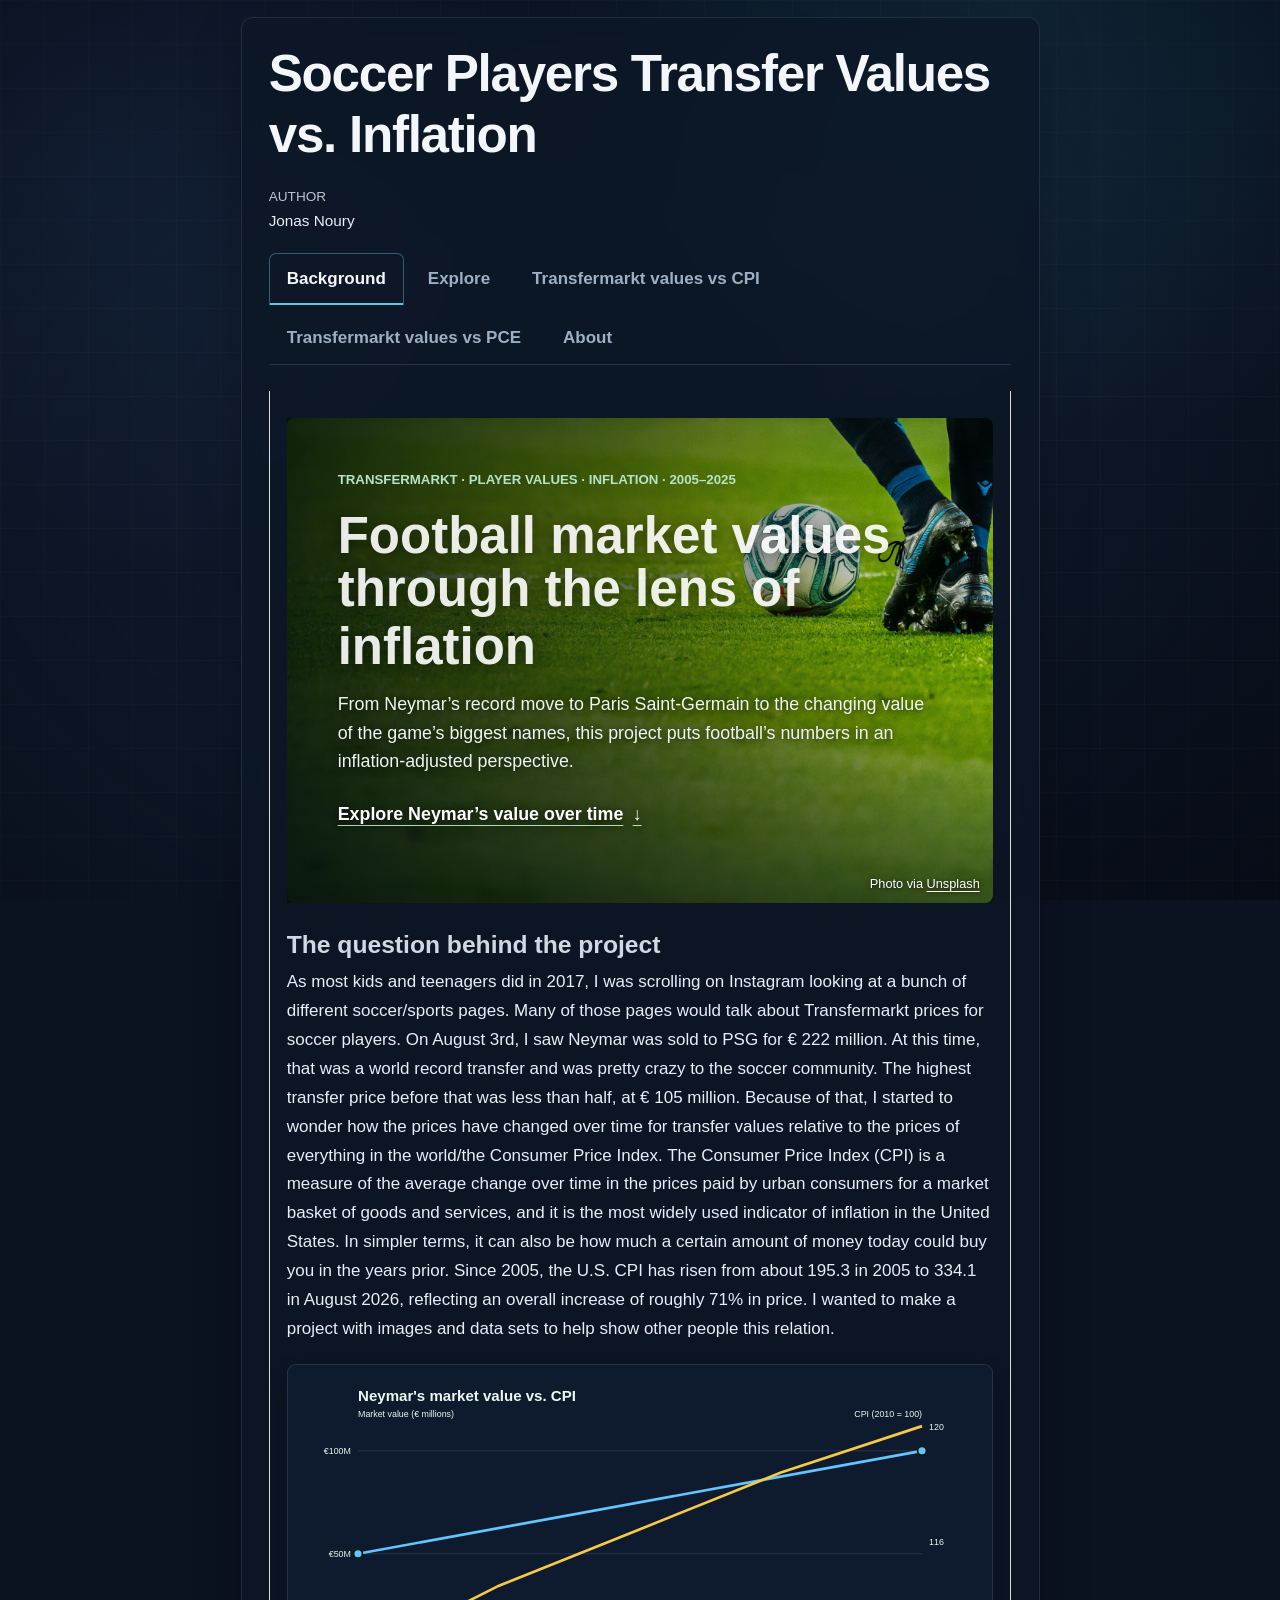
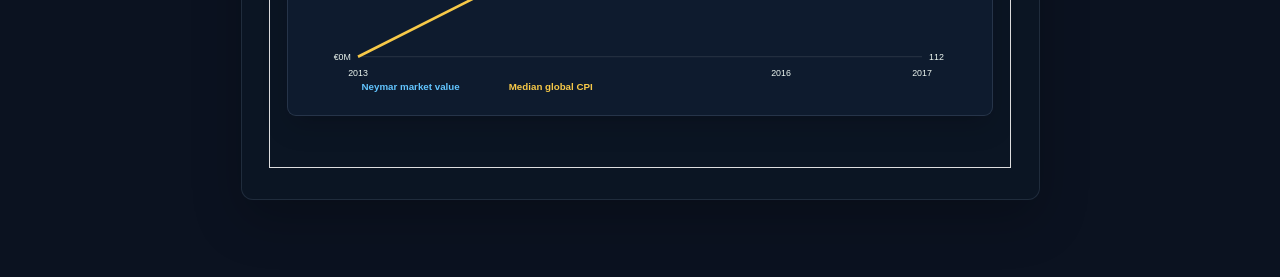
==== commit fa77da20: "Built site for gh-pages" ====
--- a/project.html
+++ b/project.html
@@ -8,7 +8,7 @@
 
 <meta name="author" content="Jonas Noury">
 
-<title>Soccer Players Transfer Values vs.&nbsp;Consumer Price Index</title>
+<title>Soccer Players Transfer Values vs.&nbsp;Inflation</title>
 <style>
 /* Default styles provided by pandoc.
 ** See https://pandoc.org/MANUAL.html#variables-for-html for config info.
@@ -54,7 +54,7 @@
 
 <header id="title-block-header" class="quarto-title-block default">
 <div class="quarto-title">
-<h1 class="title">Soccer Players Transfer Values vs.&nbsp;Consumer Price Index</h1>
+<h1 class="title">Soccer Players Transfer Values vs.&nbsp;Inflation</h1>
 </div>
 
 
@@ -78,9 +78,29 @@
 
 
 <div class="tabset-margin-container"></div><div class="panel-tabset">
-<ul class="nav nav-tabs" role="tablist"><li class="nav-item" role="presentation"><a class="nav-link active" id="tabset-1-1-tab" data-bs-toggle="tab" data-bs-target="#tabset-1-1" role="tab" aria-controls="tabset-1-1" aria-selected="true" href="">Story</a></li><li class="nav-item" role="presentation"><a class="nav-link" id="tabset-1-2-tab" data-bs-toggle="tab" data-bs-target="#tabset-1-2" role="tab" aria-controls="tabset-1-2" aria-selected="false" href="">Explore</a></li></ul>
+<ul class="nav nav-tabs" role="tablist"><li class="nav-item" role="presentation"><a class="nav-link active" id="tabset-1-1-tab" data-bs-toggle="tab" data-bs-target="#tabset-1-1" role="tab" aria-controls="tabset-1-1" aria-selected="true" href="">Background</a></li><li class="nav-item" role="presentation"><a class="nav-link" id="tabset-1-2-tab" data-bs-toggle="tab" data-bs-target="#tabset-1-2" role="tab" aria-controls="tabset-1-2" aria-selected="false" href="">Explore</a></li><li class="nav-item" role="presentation"><a class="nav-link" id="tabset-1-3-tab" data-bs-toggle="tab" data-bs-target="#tabset-1-3" role="tab" aria-controls="tabset-1-3" aria-selected="false" href="">Transfermarkt values vs CPI</a></li><li class="nav-item" role="presentation"><a class="nav-link" id="tabset-1-4-tab" data-bs-toggle="tab" data-bs-target="#tabset-1-4" role="tab" aria-controls="tabset-1-4" aria-selected="false" href="">Transfermarkt values vs PCE</a></li><li class="nav-item" role="presentation"><a class="nav-link" id="tabset-1-5-tab" data-bs-toggle="tab" data-bs-target="#tabset-1-5" role="tab" aria-controls="tabset-1-5" aria-selected="false" href="">About</a></li></ul>
 <div class="tab-content">
 <div id="tabset-1-1" class="tab-pane active" role="tabpanel" aria-labelledby="tabset-1-1-tab">
+<section class="background-cover" aria-labelledby="background-cover-title">
+<img src="images/soccer-cover.jpg" alt="A soccer match underway on a green pitch">
+<div class="background-cover-copy">
+<p class="background-cover-kicker">
+Transfermarkt · Player values · Inflation · 2005–2025
+</p>
+<h3 id="background-cover-title" class="anchored">
+Football market values through the lens of inflation
+</h3>
+<p>
+From Neymar’s record move to Paris Saint-Germain to the changing value of the game’s biggest names, this project puts football’s numbers in an inflation-adjusted perspective.
+</p>
+<p><a class="background-cover-link" href="#neymarStoryChart">Explore Neymar’s value over time <span aria-hidden="true">↓</span></a></p>
+</div>
+<p class="background-cover-credit">
+Photo via <a href="https://unsplash.com/">Unsplash</a>
+</p>
+</section>
+<section id="the-question-behind-the-project" class="level3">
+<h3 class="anchored" data-anchor-id="the-question-behind-the-project">The question behind the project</h3>
 <p>As most kids and teenagers did in 2017, I was scrolling on Instagram looking at a bunch of different soccer/sports pages. Many of those pages would talk about Transfermarkt prices for soccer players. On August 3rd, I saw Neymar was sold to PSG for € 222 million. At this time, that was a world record transfer and was pretty crazy to the soccer community. The highest transfer price before that was less than half, at € 105 million. Because of that, I started to wonder how the prices have changed over time for transfer values relative to the prices of everything in the world/the Consumer Price Index. The Consumer Price Index (CPI) is a measure of the average change over time in the prices paid by urban consumers for a market basket of goods and services, and it is the most widely used indicator of inflation in the United States. In simpler terms, it can also be how much a certain amount of money today could buy you in the years prior. Since 2005, the U.S. CPI has risen from about 195.3 in 2005 to 334.1 in August 2026, reflecting an overall increase of roughly 71% in price. I wanted to make a project with images and data sets to help show other people this relation.</p>
 <div id="neymarStoryChart" class="story-chart-container">
 
@@ -164,9 +184,12 @@
 
 renderNeymarStoryChart();
 </script>
+</section>
 </div>
 <div id="tabset-1-2" class="tab-pane" role="tabpanel" aria-labelledby="tabset-1-2-tab">
-<p>Transfermarkt is a soccer data website that tracks players, clubs, transfers, and estimated market values. The table below uses Transfermarkt data to show the 25 players with the highest estimated market values for each selected year.</p>
+<div class="transfermarkt-intro">
+<p>Transfermarkt is a soccer data website that tracks players, clubs, transfers, and estimated market values. The table below uses Transfermarkt data to show the 5 players with the highest estimated market values for each selected year.</p>
+</div>
 <div class="year-selector-row">
 <p><label for="yearSelect">Choose a year:</label> <select id="yearSelect"></select></p>
 </div>
@@ -179,448 +202,478 @@
 </div>
 </div>
 <script>
-const top25ByYear = [{"year":2005,"rank":1,"player":"Sergio Ramos","club":"Real Madrid","value":"€27.0m"},{"year":2005,"rank":2,"player":"James Milner","club":"Aston Villa","value":"€5.5m"},{"year":2005,"rank":3,"player":"Pepe Reina","club":"Liverpool","value":"€4.5m"},{"year":2005,"rank":4,"player":"Lionel Messi","club":"Barcelona","value":"€3.0m"},{"year":2005,"rank":5,"player":"Ludovic Butelle","club":"Hércules CF","value":"€1.8m"},{"year":2006,"rank":1,"player":"Lukas Podolski","club":"Bayern Munich","value":"€12.0m"},{"year":2006,"rank":2,"player":"James Milner","club":"Newcastle","value":"€4.7m"},{"year":2006,"rank":3,"player":"Thiago Silva","club":"Fluminense","value":"€3.5m"},{"year":2006,"rank":4,"player":"Paolo Guerrero","club":"Hamburg","value":"€3.0m"},{"year":2006,"rank":5,"player":"Vladimir Stojkovic","club":"FC Nantes","value":"€2.0m"},{"year":2007,"rank":1,"player":"Pepe","club":"Real Madrid","value":"€30.0m"},{"year":2007,"rank":2,"player":"Nani","club":"Man Utd","value":"€25.0m"},{"year":2007,"rank":3,"player":"Raúl García","club":"Atlético Madrid","value":"€12.0m"},{"year":2007,"rank":4,"player":"Willian","club":"Shakhtar D.","value":"€11.0m"},{"year":2007,"rank":5,"player":"José Sosa","club":"Bayern Munich","value":"€10.0m"},{"year":2008,"rank":1,"player":"Luka Modrić","club":"Tottenham","value":"€18.0m"},{"year":2008,"rank":2,"player":"Éver Banega","club":"Valencia","value":"€15.0m"},{"year":2008,"rank":3,"player":"James Milner","club":"Aston Villa","value":"€8.8m"},{"year":2008,"rank":4,"player":"Hugo Lloris","club":"Lyon","value":"€8.5m"},{"year":2008,"rank":5,"player":"Stevan Jovetić","club":"Fiorentina","value":"€7.0m"},{"year":2009,"rank":1,"player":"Cristiano Ronaldo","club":"Real Madrid","value":"€60.0m"},{"year":2009,"rank":2,"player":"Karim Benzema","club":"Real Madrid","value":"€29.0m"},{"year":2009,"rank":3,"player":"Dmytro Chygrynskyi","club":"Barcelona","value":"€13.5m"},{"year":2009,"rank":4,"player":"Lukas Podolski","club":"1.FC Köln","value":"€12.0m"},{"year":2009,"rank":5,"player":"Álvaro Negredo","club":"Real Madrid","value":"€12.0m"},{"year":2010,"rank":1,"player":"Mario Balotelli","club":"Man City","value":"€26.0m"},{"year":2010,"rank":2,"player":"James Milner","club":"Man City","value":"€20.0m"},{"year":2010,"rank":3,"player":"Jérôme Boateng","club":"Man City","value":"€15.0m"},{"year":2010,"rank":4,"player":"André-Pierre Gignac","club":"Marseille","value":"€14.5m"},{"year":2010,"rank":5,"player":"João Moutinho","club":"Porto","value":"€14.5m"},{"year":2011,"rank":1,"player":"Edin Dzeko","club":"Man City","value":"€30.0m"},{"year":2011,"rank":2,"player":"Manuel Neuer","club":"Bayern Munich","value":"€28.0m"},{"year":2011,"rank":3,"player":"Juan Mata","club":"Chelsea","value":"€26.0m"},{"year":2011,"rank":4,"player":"Alexis Sánchez","club":"Barcelona","value":"€25.0m"},{"year":2011,"rank":5,"player":"Luis Suárez","club":"Liverpool","value":"€25.0m"},{"year":2012,"rank":1,"player":"Luka Modrić","club":"Real Madrid","value":"€40.0m"},{"year":2012,"rank":2,"player":"Thiago Silva","club":"PSG","value":"€38.0m"},{"year":2012,"rank":3,"player":"Hulk","club":"Zenit S-Pb","value":"€37.0m"},{"year":2012,"rank":4,"player":"Shinji Kagawa","club":"Man Utd","value":"€22.0m"},{"year":2012,"rank":5,"player":"Axel Witsel","club":"Zenit S-Pb","value":"€20.0m"},{"year":2013,"rank":1,"player":"Radamel Falcao","club":"Monaco","value":"€60.0m"},{"year":2013,"rank":2,"player":"Edinson Cavani","club":"PSG","value":"€55.0m"},{"year":2013,"rank":3,"player":"Neymar","club":"Barcelona","value":"€50.0m"},{"year":2013,"rank":4,"player":"Mario Götze","club":"Bayern Munich","value":"€45.0m"},{"year":2013,"rank":5,"player":"Lucas Moura","club":"PSG","value":"€35.0m"},{"year":2014,"rank":1,"player":"James Rodríguez","club":"Real Madrid","value":"€60.0m"},{"year":2014,"rank":2,"player":"Radamel Falcao","club":"Man Utd","value":"€55.0m"},{"year":2014,"rank":3,"player":"Luis Suárez","club":"Barcelona","value":"€52.0m"},{"year":2014,"rank":4,"player":"Robert Lewandowski","club":"Bayern Munich","value":"€50.0m"},{"year":2014,"rank":5,"player":"Ángel Di María","club":"Man Utd","value":"€50.0m"},{"year":2015,"rank":1,"player":"Ángel Di María","club":"PSG","value":"€50.0m"},{"year":2015,"rank":2,"player":"Kevin De Bruyne","club":"Man City","value":"€45.0m"},{"year":2015,"rank":3,"player":"Radamel Falcao","club":"Monaco","value":"€45.0m"},{"year":2015,"rank":4,"player":"Arturo Vidal","club":"Bayern Munich","value":"€42.0m"},{"year":2015,"rank":5,"player":"Raheem Sterling","club":"Man City","value":"€40.0m"},{"year":2016,"rank":1,"player":"Paul Pogba","club":"Man Utd","value":"€70.0m"},{"year":2016,"rank":2,"player":"Mats Hummels","club":"Bayern Munich","value":"€38.0m"},{"year":2016,"rank":3,"player":"Granit Xhaka","club":"Arsenal","value":"€35.0m"},{"year":2016,"rank":4,"player":"Mario Götze","club":"Dortmund","value":"€35.0m"},{"year":2016,"rank":5,"player":"Miralem Pjanić","club":"Juventus","value":"€35.0m"},{"year":2017,"rank":1,"player":"Neymar","club":"PSG","value":"€100.0m"},{"year":2017,"rank":2,"player":"James Rodríguez","club":"Bayern Munich","value":"€50.0m"},{"year":2017,"rank":3,"player":"Romelu Lukaku","club":"Man Utd","value":"€50.0m"},{"year":2017,"rank":4,"player":"Leonardo Bonucci","club":"AC Milan","value":"€45.0m"},{"year":2017,"rank":5,"player":"Alexandre Lacazette","club":"Arsenal","value":"€40.0m"},{"year":2018,"rank":1,"player":"Kylian Mbappé","club":"Monaco","value":"€120.0m"},{"year":2018,"rank":2,"player":"Cristiano Ronaldo","club":"Juventus","value":"€100.0m"},{"year":2018,"rank":3,"player":"Philippe Coutinho","club":"Barcelona","value":"€90.0m"},{"year":2018,"rank":4,"player":"Alexis Sánchez","club":"Man Utd","value":"€70.0m"},{"year":2018,"rank":5,"player":"Naby Keïta","club":"Liverpool","value":"€65.0m"},{"year":2019,"rank":1,"player":"Antoine Griezmann","club":"Barcelona","value":"€130.0m"},{"year":2019,"rank":2,"player":"Philippe Coutinho","club":"Bayern Munich","value":"€90.0m"},{"year":2019,"rank":3,"player":"Frenkie de Jong","club":"Barcelona","value":"€85.0m"},{"year":2019,"rank":4,"player":"Mauro Icardi","club":"PSG","value":"€80.0m"},{"year":2019,"rank":5,"player":"Rodri","club":"Man City","value":"€80.0m"},{"year":2020,"rank":1,"player":"Christian Eriksen","club":"Inter","value":"€90.0m"},{"year":2020,"rank":2,"player":"Kai Havertz","club":"Chelsea","value":"€81.0m"},{"year":2020,"rank":3,"player":"Leroy Sané","club":"Bayern Munich","value":"€80.0m"},{"year":2020,"rank":4,"player":"Timo Werner","club":"Chelsea","value":"€64.0m"},{"year":2020,"rank":5,"player":"Bruno Fernandes","club":"Man Utd","value":"€60.0m"},{"year":2021,"rank":1,"player":"Jadon Sancho","club":"Man Utd","value":"€100.0m"},{"year":2021,"rank":2,"player":"Romelu Lukaku","club":"Chelsea","value":"€100.0m"},{"year":2021,"rank":3,"player":"Lionel Messi","club":"PSG","value":"€80.0m"},{"year":2021,"rank":4,"player":"Raphaël Varane","club":"Man Utd","value":"€70.0m"},{"year":2021,"rank":5,"player":"Jack Grealish","club":"Man City","value":"€65.0m"},{"year":2022,"rank":1,"player":"Erling Haaland","club":"Man City","value":"€150.0m"},{"year":2022,"rank":2,"player":"Dušan Vlahović","club":"Juventus","value":"€70.0m"},{"year":2022,"rank":3,"player":"Matthijs de Ligt","club":"Bayern Munich","value":"€70.0m"},{"year":2022,"rank":4,"player":"Raheem Sterling","club":"Chelsea","value":"€70.0m"},{"year":2022,"rank":5,"player":"Romelu Lukaku","club":"Inter","value":"€70.0m"},{"year":2023,"rank":1,"player":"Jude Bellingham","club":"Real Madrid","value":"€120.0m"},{"year":2023,"rank":2,"player":"Declan Rice","club":"Arsenal","value":"€90.0m"},{"year":2023,"rank":3,"player":"Harry Kane","club":"Bayern Munich","value":"€90.0m"},{"year":2023,"rank":4,"player":"Christopher Nkunku","club":"Chelsea","value":"€80.0m"},{"year":2023,"rank":5,"player":"Randal Kolo Muani","club":"PSG","value":"€80.0m"},{"year":2024,"rank":1,"player":"Kylian Mbappé","club":"Real Madrid","value":"€180.0m"},{"year":2024,"rank":2,"player":"Victor Osimhen","club":"Galatasaray","value":"€100.0m"},{"year":2024,"rank":3,"player":"Julián Alvarez","club":"Atlético","value":"€90.0m"},{"year":2024,"rank":4,"player":"Douglas Luiz","club":"Juventus","value":"€70.0m"},{"year":2024,"rank":5,"player":"Matthijs de Ligt","club":"Man Utd","value":"€65.0m"},{"year":2025,"rank":1,"player":"Florian Wirtz","club":"Liverpool","value":"€140.0m"},{"year":2025,"rank":2,"player":"Alexander Isak","club":"Liverpool","value":"€120.0m"},{"year":2025,"rank":3,"player":"Khvicha Kvaratskhelia","club":"PSG","value":"€85.0m"},{"year":2025,"rank":4,"player":"Xavi Simons","club":"PSG","value":"€80.0m"},{"year":2025,"rank":5,"player":"Hugo Ekitiké","club":"Liverpool","value":"€75.0m"}];
-const cpiTrend = [{"year":2005,"median_cpi":78.88649014},{"year":2006,"median_cpi":82.66809904},{"year":2007,"median_cpi":86.14766533},{"year":2008,"median_cpi":94.163835},{"year":2009,"median_cpi":96.78074053},{"year":2010,"median_cpi":100},{"year":2011,"median_cpi":104.80063594},{"year":2012,"median_cpi":108.7840249},{"year":2013,"median_cpi":111.88982207},{"year":2014,"median_cpi":114.52282916},{"year":2015,"median_cpi":116.61637722},{"year":2016,"median_cpi":118.71283666},{"year":2017,"median_cpi":120.43423501},{"year":2018,"median_cpi":123.15851001},{"year":2019,"median_cpi":125.60400261},{"year":2020,"median_cpi":128.10944361},{"year":2021,"median_cpi":132.02037936},{"year":2022,"median_cpi":141.8466642},{"year":2023,"median_cpi":149.75878009},{"year":2024,"median_cpi":155.67679535},{"year":2025,"median_cpi":161.5555186}];
+const top25Data = [{"year":2005,"player":"Sergio Ramos","value_millions":27},{"year":2005,"player":"James Milner","value_millions":5.5},{"year":2005,"player":"Pepe Reina","value_millions":4.5},{"year":2005,"player":"Lionel Messi","value_millions":3},{"year":2005,"player":"Ludovic Butelle","value_millions":1.75},{"year":2006,"player":"Lukas Podolski","value_millions":12},{"year":2006,"player":"James Milner","value_millions":4.7},{"year":2006,"player":"Thiago Silva","value_millions":3.5},{"year":2006,"player":"Thiago Silva","value_millions":3.5},{"year":2006,"player":"Paolo Guerrero","value_millions":3},{"year":2007,"player":"Pepe","value_millions":30},{"year":2007,"player":"Nani","value_millions":25},{"year":2007,"player":"Raúl García","value_millions":12},{"year":2007,"player":"Willian","value_millions":11},{"year":2007,"player":"José Sosa","value_millions":10},{"year":2008,"player":"Luka Modrić","value_millions":18},{"year":2008,"player":"Éver Banega","value_millions":15},{"year":2008,"player":"Éver Banega","value_millions":12},{"year":2008,"player":"James Milner","value_millions":8.75},{"year":2008,"player":"Hugo Lloris","value_millions":8.5},{"year":2009,"player":"Cristiano Ronaldo","value_millions":60},{"year":2009,"player":"Karim Benzema","value_millions":29},{"year":2009,"player":"Dmytro Chygrynskyi","value_millions":13.5},{"year":2009,"player":"Álvaro Negredo","value_millions":12},{"year":2009,"player":"Lukas Podolski","value_millions":12},{"year":2010,"player":"Mario Balotelli","value_millions":26},{"year":2010,"player":"James Milner","value_millions":20},{"year":2010,"player":"Jérôme Boateng","value_millions":15},{"year":2010,"player":"André-Pierre Gignac","value_millions":14.5},{"year":2010,"player":"João Moutinho","value_millions":14.5},{"year":2011,"player":"Edin Dzeko","value_millions":30},{"year":2011,"player":"Manuel Neuer","value_millions":28},{"year":2011,"player":"Juan Mata","value_millions":26},{"year":2011,"player":"Radamel Falcao","value_millions":25},{"year":2011,"player":"Alexis Sánchez","value_millions":25},{"year":2012,"player":"Luka Modrić","value_millions":40},{"year":2012,"player":"Thiago Silva","value_millions":38},{"year":2012,"player":"Hulk","value_millions":37},{"year":2012,"player":"Shinji Kagawa","value_millions":22},{"year":2012,"player":"Axel Witsel","value_millions":20},{"year":2013,"player":"Radamel Falcao","value_millions":60},{"year":2013,"player":"Edinson Cavani","value_millions":55},{"year":2013,"player":"Neymar","value_millions":50},{"year":2013,"player":"Mario Götze","value_millions":45},{"year":2013,"player":"Lucas Moura","value_millions":35},{"year":2014,"player":"James Rodríguez","value_millions":60},{"year":2014,"player":"Radamel Falcao","value_millions":55},{"year":2014,"player":"Luis Suárez","value_millions":52},{"year":2014,"player":"Ángel Di María","value_millions":50},{"year":2014,"player":"Robert Lewandowski","value_millions":50},{"year":2015,"player":"Ángel Di María","value_millions":50},{"year":2015,"player":"Kevin De Bruyne","value_millions":45},{"year":2015,"player":"Radamel Falcao","value_millions":45},{"year":2015,"player":"Arturo Vidal","value_millions":42},{"year":2015,"player":"Raheem Sterling","value_millions":40},{"year":2016,"player":"Paul Pogba","value_millions":70},{"year":2016,"player":"Mats Hummels","value_millions":38},{"year":2016,"player":"Mario Götze","value_millions":35},{"year":2016,"player":"Miralem Pjanić","value_millions":35},{"year":2016,"player":"Granit Xhaka","value_millions":35},{"year":2017,"player":"Neymar","value_millions":100},{"year":2017,"player":"James Rodríguez","value_millions":50},{"year":2017,"player":"Romelu Lukaku","value_millions":50},{"year":2017,"player":"Leonardo Bonucci","value_millions":45},{"year":2017,"player":"Álvaro Morata","value_millions":40},{"year":2018,"player":"Kylian Mbappé","value_millions":120},{"year":2018,"player":"Kylian Mbappé","value_millions":120},{"year":2018,"player":"Cristiano Ronaldo","value_millions":100},{"year":2018,"player":"Philippe Coutinho","value_millions":90},{"year":2018,"player":"Alexis Sánchez","value_millions":70},{"year":2019,"player":"Antoine Griezmann","value_millions":130},{"year":2019,"player":"Philippe Coutinho","value_millions":90},{"year":2019,"player":"Frenkie de Jong","value_millions":85},{"year":2019,"player":"Mauro Icardi","value_millions":80},{"year":2019,"player":"Rodri","value_millions":80},{"year":2020,"player":"Christian Eriksen","value_millions":90},{"year":2020,"player":"Kai Havertz","value_millions":81},{"year":2020,"player":"Leroy Sané","value_millions":80},{"year":2020,"player":"Timo Werner","value_millions":64},{"year":2020,"player":"Mauro Icardi","value_millions":60},{"year":2021,"player":"Romelu Lukaku","value_millions":100},{"year":2021,"player":"Jadon Sancho","value_millions":100},{"year":2021,"player":"Lionel Messi","value_millions":80},{"year":2021,"player":"Raphaël Varane","value_millions":70},{"year":2021,"player":"Jack Grealish","value_millions":65},{"year":2022,"player":"Erling Haaland","value_millions":150},{"year":2022,"player":"Matthijs de Ligt","value_millions":70},{"year":2022,"player":"Raheem Sterling","value_millions":70},{"year":2022,"player":"Romelu Lukaku","value_millions":70},{"year":2022,"player":"Sadio Mané","value_millions":70},{"year":2023,"player":"Jude Bellingham","value_millions":120},{"year":2023,"player":"Harry Kane","value_millions":90},{"year":2023,"player":"Declan Rice","value_millions":90},{"year":2023,"player":"Randal Kolo Muani","value_millions":80},{"year":2023,"player":"Christopher Nkunku","value_millions":80},{"year":2024,"player":"Kylian Mbappé","value_millions":180},{"year":2024,"player":"Victor Osimhen","value_millions":100},{"year":2024,"player":"Julián Alvarez","value_millions":90},{"year":2024,"player":"Douglas Luiz","value_millions":70},{"year":2024,"player":"Matthijs de Ligt","value_millions":65},{"year":2025,"player":"Florian Wirtz","value_millions":140},{"year":2025,"player":"Alexander Isak","value_millions":120},{"year":2025,"player":"Khvicha Kvaratskhelia","value_millions":85},{"year":2025,"player":"Xavi Simons","value_millions":80},{"year":2025,"player":"Xavi Simons","value_millions":80}];
+const cpiYearlyData = [{"year":2005,"cpi":78.88649014},{"year":2006,"cpi":82.66809904},{"year":2007,"cpi":86.14766533},{"year":2008,"cpi":94.163835},{"year":2009,"cpi":96.78074053},{"year":2010,"cpi":100},{"year":2011,"cpi":104.80063594},{"year":2012,"cpi":108.7840249},{"year":2013,"cpi":111.88982207},{"year":2014,"cpi":114.52282916},{"year":2015,"cpi":116.61637722},{"year":2016,"cpi":118.71283666},{"year":2017,"cpi":120.43423501},{"year":2018,"cpi":123.15851001},{"year":2019,"cpi":125.60400261},{"year":2020,"cpi":128.10944361},{"year":2021,"cpi":132.02037936},{"year":2022,"cpi":141.8466642},{"year":2023,"cpi":149.75878009},{"year":2024,"cpi":155.67679535},{"year":2025,"cpi":161.5555186}];
 </script>
 <script>
 const yearSelect = document.getElementById("yearSelect");
-const tableContainer = document.getElementById("top25TableContainer");
-const chartContainer = document.getElementById("cpiChartContainer");
-
-const years = [...new Set(top25ByYear.map(d => Number(d.year)))].sort((a, b) => a - b);
-
-years.forEach((year) => {
-  const option = document.createElement("option");
-  option.value = String(year);
-  option.textContent = year;
-  yearSelect.appendChild(option);
+const top25TableContainer = document.getElementById("top25TableContainer");
+const cpiChartContainer = document.getElementById("cpiChartContainer");
+
+const comparisonYears = [...new Set(top25Data.map(d => d.year))].sort((a, b) => a - b);
+
+yearSelect.innerHTML = comparisonYears.map(year => `<option value="${year}">${year}</option>`).join("");
+
+function formatMoneyMillions(value) {
+  return `€${Number(value).toFixed(1)}M`;
+}
+
+function renderTop25Table(year) {
+  const rows = top25Data.filter(d => d.year === year).slice(0, 5);
+  const table = `
+    <div class="chart-panel-header">
+      <div class="chart-title">Top 5 market values</div>
+      <div class="chart-range">${year}</div>
+    </div>
+    <table class="top25-table">
+      <thead>
+        <tr>
+          <th>Rank</th>
+          <th>Player</th>
+          <th>Market value</th>
+        </tr>
+      </thead>
+      <tbody>
+        ${rows.map((row, index) => `
+          <tr>
+            <td>${index + 1}</td>
+            <td>${row.player}</td>
+            <td>${formatMoneyMillions(row.value_millions)}</td>
+          </tr>
+        `).join("")}
+      </tbody>
+    </table>
+  `;
+  top25TableContainer.innerHTML = table;
+}
+
+function renderCpiChart(year) {
+  const selectedCpi = cpiYearlyData.filter(d => d.year <= year);
+  const width = 420;
+  const height = 260;
+  const margin = { top: 18, right: 18, bottom: 32, left: 40 };
+  const minVal = Math.min(...selectedCpi.map(d => d.cpi));
+  const maxVal = Math.max(...selectedCpi.map(d => d.cpi));
+  const x = i => margin.left + (i / Math.max(selectedCpi.length - 1, 1)) * (width - margin.left - margin.right);
+  const y = value => height - margin.bottom - ((value - minVal) / Math.max(maxVal - minVal, 1)) * (height - margin.top - margin.bottom);
+  const svgNs = "http://www.w3.org/2000/svg";
+  const svg = document.createElementNS(svgNs, "svg");
+  svg.setAttribute("viewBox", `0 0 ${width} ${height}`);
+
+  const gridY = [minVal, (minVal + maxVal) / 2, maxVal];
+  gridY.forEach(tick => {
+    const line = document.createElementNS(svgNs, "line");
+    line.setAttribute("x1", margin.left);
+    line.setAttribute("y1", y(tick));
+    line.setAttribute("x2", width - margin.right);
+    line.setAttribute("y2", y(tick));
+    line.setAttribute("stroke", "rgba(255,255,255,0.16)");
+    line.setAttribute("stroke-width", "1");
+    svg.appendChild(line);
+  });
+
+  const polyline = document.createElementNS(svgNs, "polyline");
+  polyline.setAttribute("points", selectedCpi.map((d, i) => `${x(i)},${y(d.cpi)}`).join(" "));
+  polyline.setAttribute("fill", "none");
+  polyline.setAttribute("stroke", "#f7c948");
+  polyline.setAttribute("stroke-width", "3");
+  svg.appendChild(polyline);
+
+  const labels = selectedCpi.filter((d, i) => i % Math.ceil(selectedCpi.length / 5) === 0 || i === selectedCpi.length - 1);
+  labels.forEach((d, i) => {
+    const actualIndex = selectedCpi.indexOf(d);
+    const line = document.createElementNS(svgNs, "line");
+    line.setAttribute("x1", x(actualIndex));
+    line.setAttribute("y1", height - margin.bottom);
+    line.setAttribute("x2", x(actualIndex));
+    line.setAttribute("y2", height - margin.bottom + 6);
+    line.setAttribute("stroke", "rgba(255,255,255,0.4)");
+    svg.appendChild(line);
+
+    const text = document.createElementNS(svgNs, "text");
+    text.setAttribute("x", x(actualIndex));
+    text.setAttribute("y", height - 8);
+    text.setAttribute("text-anchor", "middle");
+    text.setAttribute("fill", "#edf7f1");
+    text.setAttribute("font-size", "10");
+    text.textContent = d.year;
+    svg.appendChild(text);
+  });
+
+  const title = document.createElementNS(svgNs, "text");
+  title.setAttribute("x", margin.left);
+  title.setAttribute("y", 14);
+  title.setAttribute("fill", "#edf7f1");
+  title.setAttribute("font-size", "12");
+  title.setAttribute("font-weight", "700");
+  title.textContent = "CPI trend";
+  svg.appendChild(title);
+
+  cpiChartContainer.innerHTML = `
+    <div class="chart-panel-header">
+      <div class="chart-title">CPI trend</div>
+      <div class="chart-range">2005–${year}</div>
+    </div>
+  `;
+  cpiChartContainer.appendChild(svg);
+}
+
+yearSelect.addEventListener("change", () => {
+  const selectedYear = Number(yearSelect.value);
+  renderTop25Table(selectedYear);
+  renderCpiChart(selectedYear);
 });
 
-function renderCpiChart(selectedYear) {
-  const maxYear = Math.max(...cpiTrend.map(d => Number(d.year)));
-  const targetYear = Math.min(Number(selectedYear), maxYear);
-  const filtered = cpiTrend.filter(d => Number(d.year) <= targetYear);
-
-  if (!filtered.length) {
-    chartContainer.innerHTML = "<p>No CPI data for this year.</p>";
+renderTop25Table(comparisonYears[0]);
+renderCpiChart(comparisonYears[0]);
+</script>
+</div>
+<div id="tabset-1-3" class="tab-pane" role="tabpanel" aria-labelledby="tabset-1-3-tab">
+<div class="comparison-controls">
+<button id="comparisonPlayButton" class="comparison-play-button" type="button">
+Play animation
+</button>
+</div>
+<div id="interactiveGraphsContainer">
+
+</div>
+<script>
+const transfermarktVsCpi = {
+  years: [2005,2006,2007,2008,2009,2010,2011,2012,2013,2014,2015,2016,2017,2018,2019,2020,2021,2022,2023,2024,2025],
+  transfermarktTop25: [2.031,1.754,5.934,5.872,9.308,9.46,16.92,16.7,27.04,29.94,28.24,29.2,34.84,57.44,65.6,54.2,52.92,58.56,64.6,61.4,70],
+  cpi: [78.8865,82.6681,86.1477,94.1638,96.7807,100,104.8006,108.784,111.8898,114.5228,116.6164,118.7128,120.4342,123.1585,125.604,128.1094,132.0204,141.8467,149.7588,155.6768,161.5555],
+  transfermarktTop50: [1.6476,0.994,3.358,3.591,5.502,6.48,11.75,12.34,19.87,20.93,22.17,23.08,27.4,43.6,52.2,44.32,42.24,47.38,54.18,49,56.62],
+  cpiObservations: [{"year":2005,"country":"Aruba","cpi_value":84.13704849},{"year":2006,"country":"Aruba","cpi_value":87.17273372},{"year":2007,"country":"Aruba","cpi_value":91.87358252},{"year":2008,"country":"Aruba","cpi_value":100.10176868},{"year":2009,"country":"Aruba","cpi_value":97.96416676},{"year":2010,"country":"Aruba","cpi_value":100},{"year":2011,"country":"Aruba","cpi_value":104.31629742},{"year":2012,"country":"Aruba","cpi_value":104.97085297},{"year":2013,"country":"Aruba","cpi_value":102.48087585},{"year":2014,"country":"Aruba","cpi_value":102.9127722},{"year":2015,"country":"Aruba","cpi_value":103.40136458},{"year":2016,"country":"Aruba","cpi_value":102.43849522},{"year":2017,"country":"Aruba","cpi_value":101.38513883},{"year":2018,"country":"Aruba","cpi_value":105.06140595},{"year":2019,"country":"Aruba","cpi_value":109.53435543},{"year":2005,"country":"Afghanistan","cpi_value":71.58214338},{"year":2006,"country":"Afghanistan","cpi_value":76.43870301},{"year":2007,"country":"Afghanistan","cpi_value":83.07401873},{"year":2008,"country":"Afghanistan","cpi_value":105.02106474},{"year":2009,"country":"Afghanistan","cpi_value":97.86791084},{"year":2010,"country":"Afghanistan","cpi_value":100},{"year":2011,"country":"Afghanistan","cpi_value":111.80418581},{"year":2012,"country":"Afghanistan","cpi_value":119.00573135},{"year":2013,"country":"Afghanistan","cpi_value":127.79522307},{"year":2014,"country":"Afghanistan","cpi_value":133.76836673},{"year":2015,"country":"Afghanistan","cpi_value":132.88320919},{"year":2016,"country":"Afghanistan","cpi_value":138.70866551},{"year":2017,"country":"Afghanistan","cpi_value":145.61074144},{"year":2018,"country":"Afghanistan","cpi_value":146.52248186},{"year":2019,"country":"Afghanistan","cpi_value":149.89597521},{"year":2020,"country":"Afghanistan","cpi_value":158.29297973},{"year":2021,"country":"Afghanistan","cpi_value":166.41848036},{"year":2022,"country":"Afghanistan","cpi_value":189.23795275},{"year":2023,"country":"Afghanistan","cpi_value":180.44840108},{"year":2024,"country":"Afghanistan","cpi_value":168.53666714},{"year":2005,"country":"Angola","cpi_value":53.69480503},{"year":2006,"country":"Angola","cpi_value":60.8390117},{"year":2007,"country":"Angola","cpi_value":68.29270166},{"year":2008,"country":"Angola","cpi_value":76.81278243},{"year":2009,"country":"Angola","cpi_value":87.35939555},{"year":2010,"country":"Angola","cpi_value":100},{"year":2011,"country":"Angola","cpi_value":113.48246792},{"year":2012,"country":"Angola","cpi_value":125.14608808},{"year":2013,"country":"Angola","cpi_value":136.13117928},{"year":2014,"country":"Angola","cpi_value":146.04205638},{"year":2015,"country":"Angola","cpi_value":159.70571051},{"year":2016,"country":"Angola","cpi_value":208.7264442},{"year":2017,"country":"Angola","cpi_value":271.01976589},{"year":2018,"country":"Angola","cpi_value":324.21806762},{"year":2019,"country":"Angola","cpi_value":379.59760707},{"year":2020,"country":"Angola","cpi_value":464.13983711},{"year":2021,"country":"Angola","cpi_value":583.67577944},{"year":2022,"country":"Angola","cpi_value":708.32143557},{"year":2023,"country":"Angola","cpi_value":804.96553314},{"year":2024,"country":"Angola","cpi_value":1032.29178341},{"year":2025,"country":"Angola","cpi_value":1240.42265673},{"year":2005,"country":"Albania","cpi_value":86.6711031},{"year":2006,"country":"Albania","cpi_value":88.72583949},{"year":2007,"country":"Albania","cpi_value":91.32788664},{"year":2008,"country":"Albania","cpi_value":94.36076786},{"year":2009,"country":"Albania","cpi_value":96.49985295},{"year":2010,"country":"Albania","cpi_value":100},{"year":2011,"country":"Albania","cpi_value":103.4280713},{"year":2012,"country":"Albania","cpi_value":105.52930843},{"year":2013,"country":"Albania","cpi_value":107.57406626},{"year":2014,"country":"Albania","cpi_value":109.3230754},{"year":2015,"country":"Albania","cpi_value":111.39603116},{"year":2016,"country":"Albania","cpi_value":112.81681144},{"year":2017,"country":"Albania","cpi_value":115.05809941},{"year":2018,"country":"Albania","cpi_value":117.39154627},{"year":2019,"country":"Albania","cpi_value":119.04804757},{"year":2020,"country":"Albania","cpi_value":120.97768144},{"year":2021,"country":"Albania","cpi_value":123.44740649},{"year":2022,"country":"Albania","cpi_value":131.74949482},{"year":2023,"country":"Albania","cpi_value":138.01859105},{"year":2024,"country":"Albania","cpi_value":141.07690878},{"year":2025,"country":"Albania","cpi_value":144.10468096},{"year":2007,"country":"United Arab Emirates","cpi_value":86.95312352},{"year":2008,"country":"United Arab Emirates","cpi_value":97.60524657},{"year":2009,"country":"United Arab Emirates","cpi_value":99.12965817},{"year":2010,"country":"United Arab Emirates","cpi_value":100},{"year":2011,"country":"United Arab Emirates","cpi_value":100.8773466},{"year":2012,"country":"United Arab Emirates","cpi_value":101.54542589},{"year":2013,"country":"United Arab Emirates","cpi_value":102.66356122},{"year":2014,"country":"United Arab Emirates","cpi_value":105.07232418},{"year":2015,"country":"United Arab Emirates","cpi_value":109.34873214},{"year":2016,"country":"United Arab Emirates","cpi_value":111.11743486},{"year":2017,"country":"United Arab Emirates","cpi_value":113.30292099},{"year":2018,"country":"United Arab Emirates","cpi_value":116.77977271},{"year":2019,"country":"United Arab Emirates","cpi_value":114.52466053},{"year":2020,"country":"United Arab Emirates","cpi_value":112.1432311},{"year":2021,"country":"United Arab Emirates","cpi_value":112.3450164},{"year":2022,"country":"United Arab Emirates","cpi_value":118.28944517},{"year":2023,"country":"United Arab Emirates","cpi_value":120.21366947},{"year":2024,"country":"United Arab Emirates","cpi_value":122.2132617},{"year":2025,"country":"United Arab Emirates","cpi_value":123.74198492},{"year":2005,"country":"Armenia","cpi_value":76.3796018},{"year":2006,"country":"Armenia","cpi_value":78.58877228},{"year":2007,"country":"Armenia","cpi_value":82.05246309},{"year":2008,"country":"Armenia","cpi_value":89.39612027},{"year":2009,"country":"Armenia","cpi_value":92.44163764},{"year":2010,"country":"Armenia","cpi_value":100},{"year":2011,"country":"Armenia","cpi_value":107.65000808},{"year":2012,"country":"Armenia","cpi_value":110.4037169},{"year":2013,"country":"Armenia","cpi_value":116.79572533},{"year":2014,"country":"Armenia","cpi_value":120.27776644},{"year":2015,"country":"Armenia","cpi_value":124.76616125},{"year":2016,"country":"Armenia","cpi_value":123.01493398},{"year":2017,"country":"Armenia","cpi_value":124.2076293},{"year":2018,"country":"Armenia","cpi_value":127.33795198},{"year":2019,"country":"Armenia","cpi_value":129.17600733},{"year":2020,"country":"Armenia","cpi_value":130.7408917},{"year":2021,"country":"Armenia","cpi_value":140.13441073},{"year":2022,"country":"Armenia","cpi_value":152.24330057},{"year":2023,"country":"Armenia","cpi_value":155.25835548},{"year":2024,"country":"Armenia","cpi_value":155.67679535},{"year":2025,"country":"Armenia","cpi_value":160.82492331},{"year":2005,"country":"Antigua and Barbuda","cpi_value":89.46046308},{"year":2006,"country":"Antigua and Barbuda","cpi_value":91.05982416},{"year":2007,"country":"Antigua and Barbuda","cpi_value":92.34927916},{"year":2008,"country":"Antigua and Barbuda","cpi_value":97.27501092},{"year":2009,"country":"Antigua and Barbuda","cpi_value":96.73984273},{"year":2010,"country":"Antigua and Barbuda","cpi_value":100},{"year":2011,"country":"Antigua and Barbuda","cpi_value":103.45674967},{"year":2012,"country":"Antigua and Barbuda","cpi_value":106.95036042},{"year":2013,"country":"Antigua and Barbuda","cpi_value":108.08349716},{"year":2014,"country":"Antigua and Barbuda","cpi_value":109.26100371},{"year":2015,"country":"Antigua and Barbuda","cpi_value":110.31973569},{"year":2016,"country":"Antigua and Barbuda","cpi_value":109.77978921},{"year":2017,"country":"Antigua and Barbuda","cpi_value":112.45016929},{"year":2018,"country":"Antigua and Barbuda","cpi_value":113.80762043},{"year":2019,"country":"Antigua and Barbuda","cpi_value":115.43661261},{"year":2020,"country":"Antigua and Barbuda","cpi_value":116.15923392},{"year":2021,"country":"Antigua and Barbuda","cpi_value":118.55559472},{"year":2022,"country":"Antigua and Barbuda","cpi_value":127.48410944},{"year":2023,"country":"Antigua and Barbuda","cpi_value":133.94390603},{"year":2024,"country":"Antigua and Barbuda","cpi_value":142.2469106},{"year":2025,"country":"Antigua and Barbuda","cpi_value":144.19389425},{"year":2005,"country":"Australia","cpi_value":86.34235067},{"year":2006,"country":"Australia","cpi_value":89.41206901},{"year":2007,"country":"Australia","cpi_value":91.49323723},{"year":2008,"country":"Australia","cpi_value":95.47346503},{"year":2009,"country":"Australia","cpi_value":97.16441491},{"year":2010,"country":"Australia","cpi_value":100},{"year":2011,"country":"Australia","cpi_value":103.30384785},{"year":2012,"country":"Australia","cpi_value":105.12487051},{"year":2013,"country":"Australia","cpi_value":107.70030629},{"year":2014,"country":"Australia","cpi_value":110.37981379},{"year":2015,"country":"Australia","cpi_value":112.04474761},{"year":2016,"country":"Australia","cpi_value":113.47555193},{"year":2017,"country":"Australia","cpi_value":115.68678544},{"year":2018,"country":"Australia","cpi_value":117.89802269},{"year":2019,"country":"Australia","cpi_value":119.79708976},{"year":2020,"country":"Australia","cpi_value":120.81165219},{"year":2021,"country":"Australia","cpi_value":124.27159262},{"year":2022,"country":"Australia","cpi_value":132.46618147},{"year":2023,"country":"Australia","cpi_value":139.88033739},{"year":2024,"country":"Australia","cpi_value":144.30974151},{"year":2025,"country":"Australia","cpi_value":148.4572582},{"year":2005,"country":"Austria","cpi_value":91.35266567},{"year":2006,"country":"Austria","cpi_value":92.66955866},{"year":2007,"country":"Austria","cpi_value":94.67914928},{"year":2008,"country":"Austria","cpi_value":97.72398369},{"year":2009,"country":"Austria","cpi_value":98.21876885},{"year":2010,"country":"Austria","cpi_value":100},{"year":2011,"country":"Austria","cpi_value":103.28657915},{"year":2012,"country":"Austria","cpi_value":105.85394847},{"year":2013,"country":"Austria","cpi_value":107.97119275},{"year":2014,"country":"Austria","cpi_value":109.70500693},{"year":2015,"country":"Austria","cpi_value":110.6885818},{"year":2016,"country":"Austria","cpi_value":111.67547207},{"year":2017,"country":"Austria","cpi_value":113.99973918},{"year":2018,"country":"Austria","cpi_value":116.27788695},{"year":2019,"country":"Austria","cpi_value":118.05798006},{"year":2020,"country":"Austria","cpi_value":119.68943584},{"year":2021,"country":"Austria","cpi_value":123.00084356},{"year":2022,"country":"Austria","cpi_value":133.51356568},{"year":2023,"country":"Austria","cpi_value":143.94649483},{"year":2024,"country":"Austria","cpi_value":148.17552157},{"year":2025,"country":"Austria","cpi_value":153.40196026},{"year":2005,"country":"Azerbaijan","cpi_value":61.02034247},{"year":2006,"country":"Azerbaijan","cpi_value":66.10268093},{"year":2007,"country":"Azerbaijan","cpi_value":77.14166667},{"year":2008,"country":"Azerbaijan","cpi_value":93.225},{"year":2009,"country":"Azerbaijan","cpi_value":94.58333333},{"year":2010,"country":"Azerbaijan","cpi_value":100},{"year":2011,"country":"Azerbaijan","cpi_value":107.85833333},{"year":2012,"country":"Azerbaijan","cpi_value":109.00833333},{"year":2013,"country":"Azerbaijan","cpi_value":111.64166667},{"year":2014,"country":"Azerbaijan","cpi_value":113.175},{"year":2015,"country":"Azerbaijan","cpi_value":117.73333333},{"year":2016,"country":"Azerbaijan","cpi_value":132.38333333},{"year":2017,"country":"Azerbaijan","cpi_value":149.50833333},{"year":2018,"country":"Azerbaijan","cpi_value":152.9},{"year":2019,"country":"Azerbaijan","cpi_value":156.89156432},{"year":2020,"country":"Azerbaijan","cpi_value":161.22147258},{"year":2021,"country":"Azerbaijan","cpi_value":171.94318276},{"year":2022,"country":"Azerbaijan","cpi_value":195.76119779},{"year":2023,"country":"Azerbaijan","cpi_value":212.95966177},{"year":2024,"country":"Azerbaijan","cpi_value":217.67069554},{"year":2025,"country":"Azerbaijan","cpi_value":229.90833333},{"year":2005,"country":"Burundi","cpi_value":61.2933033},{"year":2006,"country":"Burundi","cpi_value":62.97606191},{"year":2007,"country":"Burundi","cpi_value":68.27364782},{"year":2008,"country":"Burundi","cpi_value":84.93716361},{"year":2009,"country":"Burundi","cpi_value":93.90265116},{"year":2010,"country":"Burundi","cpi_value":100},{"year":2011,"country":"Burundi","cpi_value":109.59216606},{"year":2012,"country":"Burundi","cpi_value":129.49524899},{"year":2013,"country":"Burundi","cpi_value":139.77452756},{"year":2014,"country":"Burundi","cpi_value":145.93208799},{"year":2015,"country":"Burundi","cpi_value":154.02356829},{"year":2016,"country":"Burundi","cpi_value":162.58372015},{"year":2017,"country":"Burundi","cpi_value":188.68252922},{"year":2018,"country":"Burundi","cpi_value":183.3716857},{"year":2019,"country":"Burundi","cpi_value":182.11233999},{"year":2020,"country":"Burundi","cpi_value":195.44497824},{"year":2021,"country":"Burundi","cpi_value":211.87122658},{"year":2022,"country":"Burundi","cpi_value":251.70487882},{"year":2023,"country":"Burundi","cpi_value":319.51790741},{"year":2024,"country":"Burundi","cpi_value":384.10044049},{"year":2025,"country":"Burundi","cpi_value":515.20927937},{"year":2005,"country":"Belgium","cpi_value":90.40587095},{"year":2006,"country":"Belgium","cpi_value":92.02522788},{"year":2007,"country":"Belgium","cpi_value":93.70289959},{"year":2008,"country":"Belgium","cpi_value":97.90963899},{"year":2009,"country":"Belgium","cpi_value":97.85760425},{"year":2010,"country":"Belgium","cpi_value":100},{"year":2011,"country":"Belgium","cpi_value":103.53208211},{"year":2012,"country":"Belgium","cpi_value":106.47204479},{"year":2013,"country":"Belgium","cpi_value":107.65718079},{"year":2014,"country":"Belgium","cpi_value":108.02321826},{"year":2015,"country":"Belgium","cpi_value":108.6296921},{"year":2016,"country":"Belgium","cpi_value":110.77388215},{"year":2017,"country":"Belgium","cpi_value":113.12890261},{"year":2018,"country":"Belgium","cpi_value":115.45162564},{"year":2019,"country":"Belgium","cpi_value":117.11045719},{"year":2020,"country":"Belgium","cpi_value":117.97800187},{"year":2021,"country":"Belgium","cpi_value":120.8569583},{"year":2022,"country":"Belgium","cpi_value":132.45621905},{"year":2023,"country":"Belgium","cpi_value":137.81938563},{"year":2024,"country":"Belgium","cpi_value":142.15172612},{"year":2025,"country":"Belgium","cpi_value":145.65868801},{"year":2005,"country":"Benin","cpi_value":85.44877295},{"year":2006,"country":"Benin","cpi_value":88.68059676},{"year":2007,"country":"Benin","cpi_value":89.83173133},{"year":2008,"country":"Benin","cpi_value":96.9709274},{"year":2009,"country":"Benin","cpi_value":97.83985707},{"year":2010,"country":"Benin","cpi_value":100},{"year":2011,"country":"Benin","cpi_value":102.70423908},{"year":2012,"country":"Benin","cpi_value":109.63131395},{"year":2013,"country":"Benin","cpi_value":110.10151048},{"year":2014,"country":"Benin","cpi_value":109.49732012},{"year":2015,"country":"Benin","cpi_value":109.73688485},{"year":2016,"country":"Benin","cpi_value":108.86633101},{"year":2017,"country":"Benin","cpi_value":108.91343187},{"year":2018,"country":"Benin","cpi_value":109.91453224},{"year":2019,"country":"Benin","cpi_value":110.7200402},{"year":2020,"country":"Benin","cpi_value":114.06679832},{"year":2021,"country":"Benin","cpi_value":116.04419147},{"year":2022,"country":"Benin","cpi_value":117.61169162},{"year":2023,"country":"Benin","cpi_value":120.83272394},{"year":2024,"country":"Benin","cpi_value":122.23550836},{"year":2025,"country":"Benin","cpi_value":123.58199664},{"year":2005,"country":"Burkina Faso","cpi_value":86.92536198},{"year":2006,"country":"Burkina Faso","cpi_value":88.95342505},{"year":2007,"country":"Burkina Faso","cpi_value":88.74827416},{"year":2008,"country":"Burkina Faso","cpi_value":98.20866083},{"year":2009,"country":"Burkina Faso","cpi_value":100.7701162},{"year":2010,"country":"Burkina Faso","cpi_value":100},{"year":2011,"country":"Burkina Faso","cpi_value":102.75976725},{"year":2012,"country":"Burkina Faso","cpi_value":106.68329177},{"year":2013,"country":"Burkina Faso","cpi_value":107.25270158},{"year":2014,"country":"Burkina Faso","cpi_value":106.9758936},{"year":2015,"country":"Burkina Faso","cpi_value":107.75129658},{"year":2016,"country":"Burkina Faso","cpi_value":108.22652446},{"year":2017,"country":"Burkina Faso","cpi_value":109.8315227},{"year":2018,"country":"Burkina Faso","cpi_value":111.97976471},{"year":2019,"country":"Burkina Faso","cpi_value":108.35902293},{"year":2020,"country":"Burkina Faso","cpi_value":110.40126616},{"year":2021,"country":"Burkina Faso","cpi_value":114.43451987},{"year":2022,"country":"Burkina Faso","cpi_value":130.78748217},{"year":2023,"country":"Burkina Faso","cpi_value":131.75911601},{"year":2024,"country":"Burkina Faso","cpi_value":137.28089973},{"year":2025,"country":"Burkina Faso","cpi_value":136.47611061},{"year":2005,"country":"Bangladesh","cpi_value":69.15310297},{"year":2006,"country":"Bangladesh","cpi_value":73.83149099},{"year":2007,"country":"Bangladesh","cpi_value":80.55531378},{"year":2008,"country":"Bangladesh","cpi_value":87.72630342},{"year":2009,"country":"Bangladesh","cpi_value":92.48411524},{"year":2010,"country":"Bangladesh","cpi_value":100},{"year":2011,"country":"Bangladesh","cpi_value":111.39516516},{"year":2012,"country":"Bangladesh","cpi_value":118.32116425},{"year":2013,"country":"Bangladesh","cpi_value":127.23122879},{"year":2014,"country":"Bangladesh","cpi_value":136.12677686},{"year":2015,"country":"Bangladesh","cpi_value":144.55885089},{"year":2016,"country":"Bangladesh","cpi_value":152.52914032},{"year":2017,"country":"Bangladesh","cpi_value":161.22645891},{"year":2018,"country":"Bangladesh","cpi_value":170.16424338},{"year":2019,"country":"Bangladesh","cpi_value":179.67982175},{"year":2020,"country":"Bangladesh","cpi_value":189.90553471},{"year":2021,"country":"Bangladesh","cpi_value":200.43703917},{"year":2022,"country":"Bangladesh","cpi_value":215.86458662},{"year":2023,"country":"Bangladesh","cpi_value":237.1995696},{"year":2024,"country":"Bangladesh","cpi_value":262.02427947},{"year":2025,"country":"Bangladesh","cpi_value":285.00056704},{"year":2005,"country":"Bulgaria","cpi_value":72.7256368},{"year":2006,"country":"Bulgaria","cpi_value":78.00667774},{"year":2007,"country":"Bulgaria","cpi_value":84.5612155},{"year":2008,"country":"Bulgaria","cpi_value":95.0034429},{"year":2009,"country":"Bulgaria","cpi_value":97.61907981},{"year":2010,"country":"Bulgaria","cpi_value":100},{"year":2011,"country":"Bulgaria","cpi_value":104.21990347},{"year":2012,"country":"Bulgaria","cpi_value":107.29915169},{"year":2013,"country":"Bulgaria","cpi_value":108.25421451},{"year":2014,"country":"Bulgaria","cpi_value":106.71897078},{"year":2015,"country":"Bulgaria","cpi_value":106.60730724},{"year":2016,"country":"Bulgaria","cpi_value":105.7558881},{"year":2017,"country":"Bulgaria","cpi_value":107.93614746},{"year":2018,"country":"Bulgaria","cpi_value":110.97405862},{"year":2019,"country":"Bulgaria","cpi_value":114.41839316},{"year":2020,"country":"Bulgaria","cpi_value":116.33197324},{"year":2021,"country":"Bulgaria","cpi_value":120.16830432},{"year":2022,"country":"Bulgaria","cpi_value":138.58440811},{"year":2023,"country":"Bulgaria","cpi_value":151.67071397},{"year":2024,"country":"Bulgaria","cpi_value":155.38136746},{"year":2025,"country":"Bulgaria","cpi_value":162.49914481},{"year":2005,"country":"Bahrain","cpi_value":87.4960535},{"year":2006,"country":"Bahrain","cpi_value":89.25251023},{"year":2007,"country":"Bahrain","cpi_value":92.15916698},{"year":2008,"country":"Bahrain","cpi_value":95.40870212},{"year":2009,"country":"Bahrain","cpi_value":98.07586463},{"year":2010,"country":"Bahrain","cpi_value":100},{"year":2011,"country":"Bahrain","cpi_value":99.5999593},{"year":2012,"country":"Bahrain","cpi_value":102.34632529},{"year":2013,"country":"Bahrain","cpi_value":105.72376587},{"year":2014,"country":"Bahrain","cpi_value":108.52285883},{"year":2015,"country":"Bahrain","cpi_value":110.52904216},{"year":2016,"country":"Bahrain","cpi_value":113.60925829},{"year":2017,"country":"Bahrain","cpi_value":115.18469867},{"year":2018,"country":"Bahrain","cpi_value":117.58937436},{"year":2019,"country":"Bahrain","cpi_value":118.77211186},{"year":2020,"country":"Bahrain","cpi_value":116.01932315},{"year":2021,"country":"Bahrain","cpi_value":115.3158755},{"year":2022,"country":"Bahrain","cpi_value":119.49693053},{"year":2023,"country":"Bahrain","cpi_value":119.58609995},{"year":2024,"country":"Bahrain","cpi_value":120.68585613},{"year":2025,"country":"Bahrain","cpi_value":120.51966102},{"year":2005,"country":"Bahamas, The","cpi_value":88.16831009},{"year":2006,"country":"Bahamas, The","cpi_value":90.27537954},{"year":2007,"country":"Bahamas, The","cpi_value":92.52556374},{"year":2008,"country":"Bahamas, The","cpi_value":96.6795544},{"year":2009,"country":"Bahamas, The","cpi_value":98.67379715},{"year":2010,"country":"Bahamas, The","cpi_value":100},{"year":2011,"country":"Bahamas, The","cpi_value":103.19878142},{"year":2012,"country":"Bahamas, The","cpi_value":105.23527269},{"year":2013,"country":"Bahamas, The","cpi_value":105.99550786},{"year":2014,"country":"Bahamas, The","cpi_value":107.60002168},{"year":2015,"country":"Bahamas, The","cpi_value":109.60297782},{"year":2016,"country":"Bahamas, The","cpi_value":109.22333839},{"year":2017,"country":"Bahamas, The","cpi_value":110.88157477},{"year":2018,"country":"Bahamas, The","cpi_value":113.39399986},{"year":2019,"country":"Bahamas, The","cpi_value":116.21891118},{"year":2020,"country":"Bahamas, The","cpi_value":116.26367998},{"year":2021,"country":"Bahamas, The","cpi_value":119.64103831},{"year":2022,"country":"Bahamas, The","cpi_value":126.34740465},{"year":2023,"country":"Bahamas, The","cpi_value":130.20468451},{"year":2024,"country":"Bahamas, The","cpi_value":130.73743324},{"year":2005,"country":"Bosnia and Herzegovina","cpi_value":85.04970121},{"year":2006,"country":"Bosnia and Herzegovina","cpi_value":90.25947692},{"year":2007,"country":"Bosnia and Herzegovina","cpi_value":91.61407048},{"year":2008,"country":"Bosnia and Herzegovina","cpi_value":98.41828699},{"year":2009,"country":"Bosnia and Herzegovina","cpi_value":98.04285638},{"year":2010,"country":"Bosnia and Herzegovina","cpi_value":100},{"year":2011,"country":"Bosnia and Herzegovina","cpi_value":103.67125},{"year":2012,"country":"Bosnia and Herzegovina","cpi_value":105.79928333},{"year":2013,"country":"Bosnia and Herzegovina","cpi_value":105.70084167},{"year":2014,"country":"Bosnia and Herzegovina","cpi_value":104.7525},{"year":2015,"country":"Bosnia and Herzegovina","cpi_value":103.66723997},{"year":2016,"country":"Bosnia and Herzegovina","cpi_value":102.02514225},{"year":2017,"country":"Bosnia and Herzegovina","cpi_value":102.85158613},{"year":2018,"country":"Bosnia and Herzegovina","cpi_value":104.30910433},{"year":2019,"country":"Bosnia and Herzegovina","cpi_value":104.89613735},{"year":2020,"country":"Bosnia and Herzegovina","cpi_value":103.79336845},{"year":2021,"country":"Bosnia and Herzegovina","cpi_value":105.85017832},{"year":2022,"country":"Bosnia and Herzegovina","cpi_value":120.69126678},{"year":2023,"country":"Bosnia and Herzegovina","cpi_value":128.06055621},{"year":2005,"country":"Belarus","cpi_value":61.68462172},{"year":2006,"country":"Belarus","cpi_value":66.0007743},{"year":2007,"country":"Belarus","cpi_value":71.56249635},{"year":2008,"country":"Belarus","cpi_value":82.18085117},{"year":2009,"country":"Belarus","cpi_value":92.81970174},{"year":2010,"country":"Belarus","cpi_value":100},{"year":2011,"country":"Belarus","cpi_value":153.22869831},{"year":2012,"country":"Belarus","cpi_value":243.97032896},{"year":2013,"country":"Belarus","cpi_value":288.64681246},{"year":2014,"country":"Belarus","cpi_value":340.94832853},{"year":2015,"country":"Belarus","cpi_value":387.09394516},{"year":2016,"country":"Belarus","cpi_value":432.91263261},{"year":2017,"country":"Belarus","cpi_value":459.02521806},{"year":2018,"country":"Belarus","cpi_value":481.39031388},{"year":2019,"country":"Belarus","cpi_value":508.33929438},{"year":2020,"country":"Belarus","cpi_value":536.54268828},{"year":2021,"country":"Belarus","cpi_value":587.30114981},{"year":2022,"country":"Belarus","cpi_value":676.62774758},{"year":2023,"country":"Belarus","cpi_value":710.46318817},{"year":2024,"country":"Belarus","cpi_value":751.56575072},{"year":2025,"country":"Belarus","cpi_value":801.15991711},{"year":2005,"country":"Belize","cpi_value":99.09037279},{"year":2006,"country":"Belize","cpi_value":92.04131385},{"year":2007,"country":"Belize","cpi_value":94.17490766},{"year":2008,"country":"Belize","cpi_value":100.19685716},{"year":2009,"country":"Belize","cpi_value":99.09037279},{"year":2010,"country":"Belize","cpi_value":100},{"year":2011,"country":"Belize","cpi_value":101.60205616},{"year":2012,"country":"Belize","cpi_value":102.92347294},{"year":2013,"country":"Belize","cpi_value":103.44812304},{"year":2014,"country":"Belize","cpi_value":104.69094843},{"year":2015,"country":"Belize","cpi_value":103.78894795},{"year":2016,"country":"Belize","cpi_value":104.47751203},{"year":2017,"country":"Belize","cpi_value":105.67655174},{"year":2018,"country":"Belize","cpi_value":105.96186007},{"year":2019,"country":"Belize","cpi_value":106.16008227},{"year":2020,"country":"Belize","cpi_value":106.28899739},{"year":2021,"country":"Belize","cpi_value":109.72812308},{"year":2022,"country":"Belize","cpi_value":116.61564017},{"year":2023,"country":"Belize","cpi_value":121.7348804},{"year":2024,"country":"Belize","cpi_value":125.73942216},{"year":2025,"country":"Belize","cpi_value":127.0758002},{"year":2005,"country":"Bolivia","cpi_value":73.04204452},{"year":2006,"country":"Bolivia","cpi_value":76.16999415},{"year":2007,"country":"Bolivia","cpi_value":82.80105619},{"year":2008,"country":"Bolivia","cpi_value":94.39884345},{"year":2009,"country":"Bolivia","cpi_value":97.55785751},{"year":2010,"country":"Bolivia","cpi_value":100},{"year":2011,"country":"Bolivia","cpi_value":109.8844642},{"year":2012,"country":"Bolivia","cpi_value":114.84641027},{"year":2013,"country":"Bolivia","cpi_value":121.43446002},{"year":2014,"country":"Bolivia","cpi_value":128.43710049},{"year":2015,"country":"Bolivia","cpi_value":133.6511464},{"year":2016,"country":"Bolivia","cpi_value":138.49361387},{"year":2017,"country":"Bolivia","cpi_value":142.40295351},{"year":2018,"country":"Bolivia","cpi_value":145.63843387},{"year":2019,"country":"Bolivia","cpi_value":148.31751848},{"year":2020,"country":"Bolivia","cpi_value":149.71280389},{"year":2021,"country":"Bolivia","cpi_value":150.81676174},{"year":2022,"country":"Bolivia","cpi_value":153.45051818},{"year":2023,"country":"Bolivia","cpi_value":157.40476617},{"year":2024,"country":"Bolivia","cpi_value":165.43204042},{"year":2025,"country":"Bolivia","cpi_value":197.7196116},{"year":2005,"country":"Brazil","cpi_value":79.54366733},{"year":2006,"country":"Brazil","cpi_value":82.87143085},{"year":2007,"country":"Brazil","cpi_value":85.88900587},{"year":2008,"country":"Brazil","cpi_value":90.76629373},{"year":2009,"country":"Brazil","cpi_value":95.20298175},{"year":2010,"country":"Brazil","cpi_value":100},{"year":2011,"country":"Brazil","cpi_value":106.63644962},{"year":2012,"country":"Brazil","cpi_value":112.39854926},{"year":2013,"country":"Brazil","cpi_value":119.37210444},{"year":2014,"country":"Brazil","cpi_value":126.92721287},{"year":2015,"country":"Brazil","cpi_value":138.38861456},{"year":2016,"country":"Brazil","cpi_value":150.48259421},{"year":2017,"country":"Brazil","cpi_value":155.66878623},{"year":2018,"country":"Brazil","cpi_value":161.37381418},{"year":2019,"country":"Brazil","cpi_value":167.39786028},{"year":2020,"country":"Brazil","cpi_value":172.77429125},{"year":2021,"country":"Brazil","cpi_value":187.11742506},{"year":2022,"country":"Brazil","cpi_value":204.48212062},{"year":2023,"country":"Brazil","cpi_value":213.87513529},{"year":2024,"country":"Brazil","cpi_value":223.21605499},{"year":2025,"country":"Brazil","cpi_value":234.41425267},{"year":2005,"country":"Barbados","cpi_value":75.54506238},{"year":2006,"country":"Barbados","cpi_value":81.06564067},{"year":2007,"country":"Barbados","cpi_value":84.33601492},{"year":2008,"country":"Barbados","cpi_value":91.17407019},{"year":2009,"country":"Barbados","cpi_value":94.49632739},{"year":2010,"country":"Barbados","cpi_value":100},{"year":2011,"country":"Barbados","cpi_value":109.4322024},{"year":2012,"country":"Barbados","cpi_value":114.39314446},{"year":2013,"country":"Barbados","cpi_value":116.46835548},{"year":2014,"country":"Barbados","cpi_value":118.52926678},{"year":2015,"country":"Barbados","cpi_value":117.21028504},{"year":2016,"country":"Barbados","cpi_value":118.71283666},{"year":2017,"country":"Barbados","cpi_value":124.24507404},{"year":2018,"country":"Barbados","cpi_value":128.10413315},{"year":2019,"country":"Barbados","cpi_value":130.25195873},{"year":2022,"country":"Barbados","cpi_value":138.80881427},{"year":2023,"country":"Barbados","cpi_value":143.23291361},{"year":2024,"country":"Barbados","cpi_value":145.30468695},{"year":2025,"country":"Barbados","cpi_value":146.53480238},{"year":2005,"country":"Brunei Darussalam","cpi_value":95.52993962},{"year":2006,"country":"Brunei Darussalam","cpi_value":95.6826806},{"year":2007,"country":"Brunei Darussalam","cpi_value":96.60867282},{"year":2008,"country":"Brunei Darussalam","cpi_value":98.62294456},{"year":2009,"country":"Brunei Darussalam","cpi_value":99.64439989},{"year":2010,"country":"Brunei Darussalam","cpi_value":100},{"year":2011,"country":"Brunei Darussalam","cpi_value":100.13791156},{"year":2012,"country":"Brunei Darussalam","cpi_value":100.24983196},{"year":2013,"country":"Brunei Darussalam","cpi_value":100.64000937},{"year":2014,"country":"Brunei Darussalam","cpi_value":100.43157513},{"year":2015,"country":"Brunei Darussalam","cpi_value":99.94112012},{"year":2016,"country":"Brunei Darussalam","cpi_value":99.66259095},{"year":2017,"country":"Brunei Darussalam","cpi_value":98.40633836},{"year":2018,"country":"Brunei Darussalam","cpi_value":99.4150543},{"year":2019,"country":"Brunei Darussalam","cpi_value":99.02681657},{"year":2020,"country":"Brunei Darussalam","cpi_value":100.94825367},{"year":2021,"country":"Brunei Darussalam","cpi_value":102.69810471},{"year":2022,"country":"Brunei Darussalam","cpi_value":106.47970599},{"year":2023,"country":"Brunei Darussalam","cpi_value":106.85990702},{"year":2024,"country":"Brunei Darussalam","cpi_value":106.44457016},{"year":2025,"country":"Brunei Darussalam","cpi_value":106.12204906},{"year":2005,"country":"Bhutan","cpi_value":74.84568688},{"year":2006,"country":"Bhutan","cpi_value":78.58831131},{"year":2007,"country":"Bhutan","cpi_value":82.64041218},{"year":2008,"country":"Bhutan","cpi_value":89.52201194},{"year":2009,"country":"Bhutan","cpi_value":93.42617627},{"year":2010,"country":"Bhutan","cpi_value":100},{"year":2011,"country":"Bhutan","cpi_value":108.8489857},{"year":2012,"country":"Bhutan","cpi_value":120.73492153},{"year":2013,"country":"Bhutan","cpi_value":131.3310812},{"year":2014,"country":"Bhutan","cpi_value":142.19355496},{"year":2015,"country":"Bhutan","cpi_value":148.66072253},{"year":2016,"country":"Bhutan","cpi_value":153.44742965},{"year":2017,"country":"Bhutan","cpi_value":161.05087818},{"year":2018,"country":"Bhutan","cpi_value":165.4378459},{"year":2019,"country":"Bhutan","cpi_value":169.94839358},{"year":2020,"country":"Bhutan","cpi_value":179.51540935},{"year":2021,"country":"Bhutan","cpi_value":192.7040733},{"year":2022,"country":"Bhutan","cpi_value":203.57097726},{"year":2023,"country":"Bhutan","cpi_value":212.18069458},{"year":2024,"country":"Bhutan","cpi_value":218.0396734},{"year":2025,"country":"Bhutan","cpi_value":225.7912817},{"year":2005,"country":"Botswana","cpi_value":64.29180368},{"year":2006,"country":"Botswana","cpi_value":71.72086226},{"year":2007,"country":"Botswana","cpi_value":76.79941542},{"year":2008,"country":"Botswana","cpi_value":86.55462185},{"year":2009,"country":"Botswana","cpi_value":93.50261844},{"year":2010,"country":"Botswana","cpi_value":100},{"year":2011,"country":"Botswana","cpi_value":108.45987233},{"year":2012,"country":"Botswana","cpi_value":116.63438728},{"year":2013,"country":"Botswana","cpi_value":123.49786268},{"year":2014,"country":"Botswana","cpi_value":128.93455116},{"year":2015,"country":"Botswana","cpi_value":132.88256799},{"year":2016,"country":"Botswana","cpi_value":136.62315635},{"year":2017,"country":"Botswana","cpi_value":141.14303396},{"year":2018,"country":"Botswana","cpi_value":145.7132674},{"year":2019,"country":"Botswana","cpi_value":149.75369876},{"year":2020,"country":"Botswana","cpi_value":152.58458153},{"year":2021,"country":"Botswana","cpi_value":163.63319699},{"year":2022,"country":"Botswana","cpi_value":182.721938},{"year":2023,"country":"Botswana","cpi_value":191.98158324},{"year":2024,"country":"Botswana","cpi_value":197.39229872},{"year":2025,"country":"Botswana","cpi_value":202.6424416},{"year":2005,"country":"Central African Republic","cpi_value":80.87078318},{"year":2006,"country":"Central African Republic","cpi_value":86.28529615},{"year":2007,"country":"Central African Republic","cpi_value":87.11356391},{"year":2008,"country":"Central African Republic","cpi_value":95.1793661},{"year":2009,"country":"Central African Republic","cpi_value":98.53088121},{"year":2010,"country":"Central African Republic","cpi_value":100},{"year":2011,"country":"Central African Republic","cpi_value":101.19447572},{"year":2012,"country":"Central African Republic","cpi_value":106.73820858},{"year":2013,"country":"Central African Republic","cpi_value":114.19792148},{"year":2014,"country":"Central African Republic","cpi_value":131.21190914},{"year":2015,"country":"Central African Republic","cpi_value":133.05277309},{"year":2016,"country":"Central African Republic","cpi_value":139.63280852},{"year":2017,"country":"Central African Republic","cpi_value":145.4704699},{"year":2018,"country":"Central African Republic","cpi_value":147.81568208},{"year":2019,"country":"Central African Republic","cpi_value":151.78508531},{"year":2020,"country":"Central African Republic","cpi_value":154.38084796},{"year":2021,"country":"Central African Republic","cpi_value":160.95649049},{"year":2022,"country":"Central African Republic","cpi_value":169.94296072},{"year":2023,"country":"Central African Republic","cpi_value":175.00579693},{"year":2024,"country":"Central African Republic","cpi_value":177.59122059},{"year":2025,"country":"Central African Republic","cpi_value":179.37064933},{"year":2005,"country":"Canada","cpi_value":91.85031483},{"year":2006,"country":"Canada","cpi_value":93.68918145},{"year":2007,"country":"Canada","cpi_value":95.69261591},{"year":2008,"country":"Canada","cpi_value":97.96078993},{"year":2009,"country":"Canada","cpi_value":98.25414997},{"year":2010,"country":"Canada","cpi_value":100},{"year":2011,"country":"Canada","cpi_value":102.91213509},{"year":2012,"country":"Canada","cpi_value":104.47195192},{"year":2013,"country":"Canada","cpi_value":105.45220378},{"year":2014,"country":"Canada","cpi_value":107.46279336},{"year":2015,"country":"Canada","cpi_value":108.67200916},{"year":2016,"country":"Canada","cpi_value":110.22467086},{"year":2017,"country":"Canada","cpi_value":111.98483114},{"year":2018,"country":"Canada","cpi_value":114.52489983},{"year":2019,"country":"Canada","cpi_value":116.75729823},{"year":2020,"country":"Canada","cpi_value":117.59444762},{"year":2021,"country":"Canada","cpi_value":121.5870063},{"year":2022,"country":"Canada","cpi_value":129.85832856},{"year":2023,"country":"Canada","cpi_value":134.8955352},{"year":2024,"country":"Canada","cpi_value":138.10818546},{"year":2025,"country":"Canada","cpi_value":140.97023469},{"year":2005,"country":"Switzerland","cpi_value":95.70980932},{"year":2006,"country":"Switzerland","cpi_value":96.72386363},{"year":2007,"country":"Switzerland","cpi_value":97.43222143},{"year":2008,"country":"Switzerland","cpi_value":99.79596724},{"year":2009,"country":"Switzerland","cpi_value":99.31646564},{"year":2010,"country":"Switzerland","cpi_value":100},{"year":2011,"country":"Switzerland","cpi_value":100.23134921},{"year":2012,"country":"Switzerland","cpi_value":99.53719498},{"year":2013,"country":"Switzerland","cpi_value":99.3208776},{"year":2014,"country":"Switzerland","cpi_value":99.30776473},{"year":2015,"country":"Switzerland","cpi_value":98.17177459},{"year":2016,"country":"Switzerland","cpi_value":97.74510174},{"year":2017,"country":"Switzerland","cpi_value":98.2668532},{"year":2018,"country":"Switzerland","cpi_value":99.1869606},{"year":2019,"country":"Switzerland","cpi_value":99.54689637},{"year":2020,"country":"Switzerland","cpi_value":98.82431041},{"year":2021,"country":"Switzerland","cpi_value":99.39928425},{"year":2022,"country":"Switzerland","cpi_value":102.21728177},{"year":2023,"country":"Switzerland","cpi_value":104.40003051},{"year":2024,"country":"Switzerland","cpi_value":105.50911423},{"year":2025,"country":"Switzerland","cpi_value":105.67199601},{"year":2005,"country":"Chile","cpi_value":83.72807891},{"year":2006,"country":"Chile","cpi_value":86.56814986},{"year":2007,"country":"Chile","cpi_value":90.38390024},{"year":2008,"country":"Chile","cpi_value":98.26200387},{"year":2009,"country":"Chile","cpi_value":98.60891314},{"year":2010,"country":"Chile","cpi_value":100},{"year":2011,"country":"Chile","cpi_value":103.34121694},{"year":2012,"country":"Chile","cpi_value":106.44915072},{"year":2013,"country":"Chile","cpi_value":108.35411739},{"year":2014,"country":"Chile","cpi_value":113.46699634},{"year":2015,"country":"Chile","cpi_value":118.40141905},{"year":2016,"country":"Chile","cpi_value":122.88432595},{"year":2017,"country":"Chile","cpi_value":125.56654483},{"year":2018,"country":"Chile","cpi_value":128.62395184},{"year":2019,"country":"Chile","cpi_value":131.91356697},{"year":2020,"country":"Chile","cpi_value":135.93098258},{"year":2021,"country":"Chile","cpi_value":142.08127284},{"year":2022,"country":"Chile","cpi_value":158.62502688},{"year":2023,"country":"Chile","cpi_value":170.6514728},{"year":2024,"country":"Chile","cpi_value":177.98545691},{"year":2025,"country":"Chile","cpi_value":185.48387033},{"year":2005,"country":"China","cpi_value":86.50931811},{"year":2006,"country":"China","cpi_value":87.93622961},{"year":2007,"country":"China","cpi_value":92.17191349},{"year":2008,"country":"China","cpi_value":97.63333106},{"year":2009,"country":"China","cpi_value":96.92239907},{"year":2010,"country":"China","cpi_value":100},{"year":2011,"country":"China","cpi_value":105.55389892},{"year":2012,"country":"China","cpi_value":108.31890898},{"year":2013,"country":"China","cpi_value":111.15800177},{"year":2014,"country":"China","cpi_value":113.2940602},{"year":2015,"country":"China","cpi_value":114.92212282},{"year":2016,"country":"China","cpi_value":117.22056737},{"year":2017,"country":"China","cpi_value":119.08805043},{"year":2018,"country":"China","cpi_value":121.55887787},{"year":2019,"country":"China","cpi_value":125.08315438},{"year":2020,"country":"China","cpi_value":128.10944361},{"year":2021,"country":"China","cpi_value":129.36621664},{"year":2022,"country":"China","cpi_value":131.91935667},{"year":2023,"country":"China","cpi_value":132.2291519},{"year":2024,"country":"China","cpi_value":132.51758195},{"year":2025,"country":"China","cpi_value":132.59651564},{"year":2005,"country":"Cote d'Ivoire","cpi_value":88.10644594},{"year":2006,"country":"Cote d'Ivoire","cpi_value":90.28020067},{"year":2007,"country":"Cote d'Ivoire","cpi_value":91.98830775},{"year":2008,"country":"Cote d'Ivoire","cpi_value":97.79141562},{"year":2009,"country":"Cote d'Ivoire","cpi_value":98.78840358},{"year":2010,"country":"Cote d'Ivoire","cpi_value":100},{"year":2011,"country":"Cote d'Ivoire","cpi_value":104.91243395},{"year":2012,"country":"Cote d'Ivoire","cpi_value":106.2810284},{"year":2013,"country":"Cote d'Ivoire","cpi_value":109.02432282},{"year":2014,"country":"Cote d'Ivoire","cpi_value":109.51349541},{"year":2015,"country":"Cote d'Ivoire","cpi_value":110.88405631},{"year":2016,"country":"Cote d'Ivoire","cpi_value":111.68594592},{"year":2017,"country":"Cote d'Ivoire","cpi_value":112.45197868},{"year":2018,"country":"Cote d'Ivoire","cpi_value":112.90324601},{"year":2019,"country":"Cote d'Ivoire","cpi_value":113.79614756},{"year":2020,"country":"Cote d'Ivoire","cpi_value":116.5415094},{"year":2021,"country":"Cote d'Ivoire","cpi_value":121.38869987},{"year":2022,"country":"Cote d'Ivoire","cpi_value":127.74161215},{"year":2023,"country":"Cote d'Ivoire","cpi_value":133.32356618},{"year":2024,"country":"Cote d'Ivoire","cpi_value":137.9239362},{"year":2025,"country":"Cote d'Ivoire","cpi_value":138.0963946},{"year":2005,"country":"Cameroon","cpi_value":85.74960405},{"year":2006,"country":"Cameroon","cpi_value":90.13790706},{"year":2007,"country":"Cameroon","cpi_value":90.96843976},{"year":2008,"country":"Cameroon","cpi_value":95.82415884},{"year":2009,"country":"Cameroon","cpi_value":98.74068065},{"year":2010,"country":"Cameroon","cpi_value":100},{"year":2011,"country":"Cameroon","cpi_value":102.93969946},{"year":2012,"country":"Cameroon","cpi_value":105.75540574},{"year":2013,"country":"Cameroon","cpi_value":107.92375872},{"year":2014,"country":"Cameroon","cpi_value":109.92563491},{"year":2015,"country":"Cameroon","cpi_value":112.86750357},{"year":2016,"country":"Cameroon","cpi_value":113.85418043},{"year":2017,"country":"Cameroon","cpi_value":114.58331302},{"year":2018,"country":"Cameroon","cpi_value":115.80804606},{"year":2019,"country":"Cameroon","cpi_value":118.64858829},{"year":2020,"country":"Cameroon","cpi_value":121.54077675},{"year":2021,"country":"Cameroon","cpi_value":124.30201015},{"year":2022,"country":"Cameroon","cpi_value":132.06799841},{"year":2023,"country":"Cameroon","cpi_value":141.81833288},{"year":2024,"country":"Cameroon","cpi_value":148.24740251},{"year":2025,"country":"Cameroon","cpi_value":153.29335062},{"year":2005,"country":"Congo, Dem. Rep.","cpi_value":58.56677694},{"year":2006,"country":"Congo, Dem. Rep.","cpi_value":66.2113197},{"year":2007,"country":"Congo, Dem. Rep.","cpi_value":77.43089446},{"year":2008,"country":"Congo, Dem. Rep.","cpi_value":90.82751129},{"year":2009,"country":"Congo, Dem. Rep.","cpi_value":93.37068161},{"year":2010,"country":"Congo, Dem. Rep.","cpi_value":100},{"year":2011,"country":"Congo, Dem. Rep.","cpi_value":115.31651591},{"year":2012,"country":"Congo, Dem. Rep.","cpi_value":126.52738932},{"year":2013,"country":"Congo, Dem. Rep.","cpi_value":127.55001291},{"year":2014,"country":"Congo, Dem. Rep.","cpi_value":129.13550918},{"year":2015,"country":"Congo, Dem. Rep.","cpi_value":130.09653434},{"year":2016,"country":"Congo, Dem. Rep.","cpi_value":133.85092658},{"year":2005,"country":"Congo, Rep.","cpi_value":83.10724224},{"year":2006,"country":"Congo, Rep.","cpi_value":88.54066405},{"year":2007,"country":"Congo, Rep.","cpi_value":90.89110565},{"year":2008,"country":"Congo, Rep.","cpi_value":95.39816918},{"year":2009,"country":"Congo, Rep.","cpi_value":99.61000193},{"year":2010,"country":"Congo, Rep.","cpi_value":100},{"year":2011,"country":"Congo, Rep.","cpi_value":101.75958704},{"year":2012,"country":"Congo, Rep.","cpi_value":106.85793339},{"year":2013,"country":"Congo, Rep.","cpi_value":111.80718274},{"year":2014,"country":"Congo, Rep.","cpi_value":112.82702027},{"year":2015,"country":"Congo, Rep.","cpi_value":116.40261907},{"year":2016,"country":"Congo, Rep.","cpi_value":120.11651657},{"year":2017,"country":"Congo, Rep.","cpi_value":120.65711756},{"year":2018,"country":"Congo, Rep.","cpi_value":122.04802743},{"year":2019,"country":"Congo, Rep.","cpi_value":124.74049608},{"year":2020,"country":"Congo, Rep.","cpi_value":126.98005135},{"year":2021,"country":"Congo, Rep.","cpi_value":129.15857541},{"year":2022,"country":"Congo, Rep.","cpi_value":133.08944348},{"year":2023,"country":"Congo, Rep.","cpi_value":138.8146128},{"year":2024,"country":"Congo, Rep.","cpi_value":143.10597815},{"year":2025,"country":"Congo, Rep.","cpi_value":146.54151706},{"year":2005,"country":"Colombia","cpi_value":79.67128873},{"year":2006,"country":"Colombia","cpi_value":83.09191467},{"year":2007,"country":"Colombia","cpi_value":87.6988502},{"year":2008,"country":"Colombia","cpi_value":93.83503786},{"year":2009,"country":"Colombia","cpi_value":97.77847091},{"year":2010,"country":"Colombia","cpi_value":100},{"year":2011,"country":"Colombia","cpi_value":103.41503345},{"year":2012,"country":"Colombia","cpi_value":106.69256806},{"year":2013,"country":"Colombia","cpi_value":108.84454888},{"year":2014,"country":"Colombia","cpi_value":111.99977589},{"year":2015,"country":"Colombia","cpi_value":117.5883756},{"year":2016,"country":"Colombia","cpi_value":126.42333146},{"year":2017,"country":"Colombia","cpi_value":131.87763001},{"year":2018,"country":"Colombia","cpi_value":136.15121604},{"year":2019,"country":"Colombia","cpi_value":140.94784969},{"year":2020,"country":"Colombia","cpi_value":144.5090874},{"year":2021,"country":"Colombia","cpi_value":149.5597632},{"year":2022,"country":"Colombia","cpi_value":164.78080631},{"year":2023,"country":"Colombia","cpi_value":184.11932437},{"year":2024,"country":"Colombia","cpi_value":196.28792874},{"year":2025,"country":"Colombia","cpi_value":206.38150377},{"year":2005,"country":"Comoros","cpi_value":84.41368963},{"year":2006,"country":"Comoros","cpi_value":87.26211445},{"year":2007,"country":"Comoros","cpi_value":91.15938629},{"year":2008,"country":"Comoros","cpi_value":92.70980851},{"year":2009,"country":"Comoros","cpi_value":96.75413326},{"year":2010,"country":"Comoros","cpi_value":100},{"year":2011,"country":"Comoros","cpi_value":101.84266301},{"year":2012,"country":"Comoros","cpi_value":108.27376697},{"year":2013,"country":"Comoros","cpi_value":103.62354585},{"year":2014,"country":"Comoros","cpi_value":111.44458871},{"year":2015,"country":"Comoros","cpi_value":111.31400476},{"year":2016,"country":"Comoros","cpi_value":112.20175335},{"year":2017,"country":"Comoros","cpi_value":111.93542877},{"year":2018,"country":"Comoros","cpi_value":114.34377643},{"year":2019,"country":"Comoros","cpi_value":118.43972538},{"year":2020,"country":"Comoros","cpi_value":119.37142192},{"year":2021,"country":"Comoros","cpi_value":119.36614816},{"year":2022,"country":"Comoros","cpi_value":134.3251514},{"year":2023,"country":"Comoros","cpi_value":145.57318974},{"year":2024,"country":"Comoros","cpi_value":152.9274397},{"year":2025,"country":"Comoros","cpi_value":157.89619493},{"year":2005,"country":"Cabo Verde","cpi_value":82.57625825},{"year":2006,"country":"Cabo Verde","cpi_value":87.00984103},{"year":2007,"country":"Cabo Verde","cpi_value":90.84784254},{"year":2008,"country":"Cabo Verde","cpi_value":97.00227101},{"year":2009,"country":"Cabo Verde","cpi_value":97.96366389},{"year":2010,"country":"Cabo Verde","cpi_value":100},{"year":2011,"country":"Cabo Verde","cpi_value":104.47388342},{"year":2012,"country":"Cabo Verde","cpi_value":107.12793424},{"year":2013,"country":"Cabo Verde","cpi_value":108.74186248},{"year":2014,"country":"Cabo Verde","cpi_value":108.48221068},{"year":2015,"country":"Cabo Verde","cpi_value":108.62452632},{"year":2016,"country":"Cabo Verde","cpi_value":107.09529245},{"year":2017,"country":"Cabo Verde","cpi_value":107.93536426},{"year":2018,"country":"Cabo Verde","cpi_value":109.29210711},{"year":2019,"country":"Cabo Verde","cpi_value":110.50160652},{"year":2020,"country":"Cabo Verde","cpi_value":111.17102062},{"year":2021,"country":"Cabo Verde","cpi_value":113.24119508},{"year":2022,"country":"Cabo Verde","cpi_value":122.22227415},{"year":2023,"country":"Cabo Verde","cpi_value":126.77429019},{"year":2024,"country":"Cabo Verde","cpi_value":128.10310028},{"year":2025,"country":"Cabo Verde","cpi_value":131.10499016},{"year":2005,"country":"Costa Rica","cpi_value":63.47061155},{"year":2006,"country":"Costa Rica","cpi_value":70.7510695},{"year":2007,"country":"Costa Rica","cpi_value":77.37142011},{"year":2008,"country":"Costa Rica","cpi_value":87.7581182},{"year":2009,"country":"Costa Rica","cpi_value":94.64072561},{"year":2010,"country":"Costa Rica","cpi_value":100},{"year":2011,"country":"Costa Rica","cpi_value":104.87799831},{"year":2012,"country":"Costa Rica","cpi_value":109.59273958},{"year":2013,"country":"Costa Rica","cpi_value":115.32590418},{"year":2014,"country":"Costa Rica","cpi_value":120.53771357},{"year":2015,"country":"Costa Rica","cpi_value":121.50440435},{"year":2016,"country":"Costa Rica","cpi_value":121.48316677},{"year":2017,"country":"Costa Rica","cpi_value":123.45837},{"year":2018,"country":"Costa Rica","cpi_value":126.2005219},{"year":2019,"country":"Costa Rica","cpi_value":128.84574334},{"year":2020,"country":"Costa Rica","cpi_value":129.77976092},{"year":2021,"country":"Costa Rica","cpi_value":132.02037936},{"year":2022,"country":"Costa Rica","cpi_value":142.94476857},{"year":2023,"country":"Costa Rica","cpi_value":143.69550522},{"year":2024,"country":"Costa Rica","cpi_value":143.10225401},{"year":2025,"country":"Costa Rica","cpi_value":142.99682852},{"year":2005,"country":"Curacao","cpi_value":84.24083388},{"year":2006,"country":"Curacao","cpi_value":86.86493185},{"year":2007,"country":"Curacao","cpi_value":89.46716233},{"year":2008,"country":"Curacao","cpi_value":95.61921423},{"year":2009,"country":"Curacao","cpi_value":97.29572126},{"year":2010,"country":"Curacao","cpi_value":100},{"year":2011,"country":"Curacao","cpi_value":102.33253153},{"year":2012,"country":"Curacao","cpi_value":105.5907865},{"year":2013,"country":"Curacao","cpi_value":106.99759458},{"year":2014,"country":"Curacao","cpi_value":108.60121},{"year":2015,"country":"Curacao","cpi_value":108.08367957},{"year":2016,"country":"Curacao","cpi_value":108.03265544},{"year":2017,"country":"Curacao","cpi_value":109.74560828},{"year":2018,"country":"Curacao","cpi_value":112.58109192},{"year":2019,"country":"Curacao","cpi_value":115.53320213},{"year":2009,"country":"Cayman Islands","cpi_value":99.72461958},{"year":2010,"country":"Cayman Islands","cpi_value":100},{"year":2011,"country":"Cayman Islands","cpi_value":101.32543576},{"year":2012,"country":"Cayman Islands","cpi_value":102.53014296},{"year":2013,"country":"Cayman Islands","cpi_value":104.74542099},{"year":2014,"country":"Cayman Islands","cpi_value":106.07985577},{"year":2015,"country":"Cayman Islands","cpi_value":103.58960177},{"year":2016,"country":"Cayman Islands","cpi_value":102.94189913},{"year":2005,"country":"Cyprus","cpi_value":88.768803},{"year":2006,"country":"Cyprus","cpi_value":90.81464636},{"year":2007,"country":"Cyprus","cpi_value":92.96936173},{"year":2008,"country":"Cyprus","cpi_value":97.31010906},{"year":2009,"country":"Cyprus","cpi_value":97.62760922},{"year":2010,"country":"Cyprus","cpi_value":100},{"year":2011,"country":"Cyprus","cpi_value":103.2894494},{"year":2012,"country":"Cyprus","cpi_value":105.75709022},{"year":2013,"country":"Cyprus","cpi_value":105.33474116},{"year":2014,"country":"Cyprus","cpi_value":103.90746716},{"year":2015,"country":"Cyprus","cpi_value":101.72852997},{"year":2016,"country":"Cyprus","cpi_value":100.27465973},{"year":2017,"country":"Cyprus","cpi_value":100.80788678},{"year":2018,"country":"Cyprus","cpi_value":102.25497512},{"year":2019,"country":"Cyprus","cpi_value":102.51099192},{"year":2020,"country":"Cyprus","cpi_value":101.85653837},{"year":2021,"country":"Cyprus","cpi_value":104.34803962},{"year":2022,"country":"Cyprus","cpi_value":113.10856153},{"year":2023,"country":"Cyprus","cpi_value":117.1141224},{"year":2024,"country":"Cyprus","cpi_value":119.22244618},{"year":2025,"country":"Cyprus","cpi_value":119.37329697},{"year":2005,"country":"Czechia","cpi_value":86.97366063},{"year":2006,"country":"Czechia","cpi_value":89.17756674},{"year":2007,"country":"Czechia","cpi_value":91.72191364},{"year":2008,"country":"Czechia","cpi_value":97.55420176},{"year":2009,"country":"Czechia","cpi_value":98.5486472},{"year":2010,"country":"Czechia","cpi_value":100},{"year":2011,"country":"Czechia","cpi_value":101.91721914},{"year":2012,"country":"Czechia","cpi_value":105.26787314},{"year":2013,"country":"Czechia","cpi_value":106.78193872},{"year":2014,"country":"Czechia","cpi_value":107.14925641},{"year":2015,"country":"Czechia","cpi_value":107.48073822},{"year":2016,"country":"Czechia","cpi_value":108.21537359},{"year":2017,"country":"Czechia","cpi_value":110.8672281},{"year":2018,"country":"Czechia","cpi_value":113.25031356},{"year":2019,"country":"Czechia","cpi_value":116.47554202},{"year":2020,"country":"Czechia","cpi_value":120.15767784},{"year":2021,"country":"Czechia","cpi_value":124.77154632},{"year":2022,"country":"Czechia","cpi_value":143.61225587},{"year":2023,"country":"Czechia","cpi_value":158.92313206},{"year":2024,"country":"Czechia","cpi_value":162.7934062},{"year":2025,"country":"Czechia","cpi_value":166.79806486},{"year":2005,"country":"Germany","cpi_value":92.45770436},{"year":2006,"country":"Germany","cpi_value":93.91615662},{"year":2007,"country":"Germany","cpi_value":96.07467298},{"year":2008,"country":"Germany","cpi_value":98.59988029},{"year":2009,"country":"Germany","cpi_value":98.90824058},{"year":2010,"country":"Germany","cpi_value":100},{"year":2011,"country":"Germany","cpi_value":102.07517284},{"year":2012,"country":"Germany","cpi_value":104.1253413},{"year":2013,"country":"Germany","cpi_value":105.69213957},{"year":2014,"country":"Germany","cpi_value":106.65054956},{"year":2015,"country":"Germany","cpi_value":107.19918786},{"year":2016,"country":"Germany","cpi_value":107.72633666},{"year":2017,"country":"Germany","cpi_value":109.35246016},{"year":2018,"country":"Germany","cpi_value":111.24662936},{"year":2019,"country":"Germany","cpi_value":112.85487712},{"year":2020,"country":"Germany","cpi_value":113.01837893},{"year":2021,"country":"Germany","cpi_value":116.48427588},{"year":2022,"country":"Germany","cpi_value":124.48974439},{"year":2023,"country":"Germany","cpi_value":131.89244821},{"year":2024,"country":"Germany","cpi_value":134.86859885},{"year":2025,"country":"Germany","cpi_value":137.79765851},{"year":2005,"country":"Djibouti","cpi_value":77.80044294},{"year":2006,"country":"Djibouti","cpi_value":80.51054902},{"year":2007,"country":"Djibouti","cpi_value":84.508684},{"year":2008,"country":"Djibouti","cpi_value":94.61475696},{"year":2009,"country":"Djibouti","cpi_value":96.20002331},{"year":2010,"country":"Djibouti","cpi_value":100},{"year":2011,"country":"Djibouti","cpi_value":105.06871395},{"year":2012,"country":"Djibouti","cpi_value":108.98904779},{"year":2013,"country":"Djibouti","cpi_value":111.93832677},{"year":2014,"country":"Djibouti","cpi_value":113.44038793},{"year":2015,"country":"Djibouti","cpi_value":112.84804021},{"year":2016,"country":"Djibouti","cpi_value":115.55924716},{"year":2017,"country":"Djibouti","cpi_value":116.2263542},{"year":2018,"country":"Djibouti","cpi_value":116.38771868},{"year":2019,"country":"Djibouti","cpi_value":120.24903492},{"year":2020,"country":"Djibouti","cpi_value":122.38827169},{"year":2021,"country":"Djibouti","cpi_value":123.83351543},{"year":2022,"country":"Djibouti","cpi_value":130.23845838},{"year":2023,"country":"Djibouti","cpi_value":132.1256799},{"year":2024,"country":"Djibouti","cpi_value":134.91618968},{"year":2025,"country":"Djibouti","cpi_value":134.49291469},{"year":2005,"country":"Dominica","cpi_value":86.17957969},{"year":2006,"country":"Dominica","cpi_value":88.07759128},{"year":2007,"country":"Dominica","cpi_value":91.27676431},{"year":2008,"country":"Dominica","cpi_value":97.08189517},{"year":2009,"country":"Dominica","cpi_value":97.08797596},{"year":2010,"country":"Dominica","cpi_value":100},{"year":2011,"country":"Dominica","cpi_value":101.13123137},{"year":2012,"country":"Dominica","cpi_value":102.50335107},{"year":2013,"country":"Dominica","cpi_value":102.45577757},{"year":2014,"country":"Dominica","cpi_value":103.27465576},{"year":2015,"country":"Dominica","cpi_value":102.40319635},{"year":2016,"country":"Dominica","cpi_value":102.54842069},{"year":2017,"country":"Dominica","cpi_value":102.85222335},{"year":2018,"country":"Dominica","cpi_value":103.86962841},{"year":2019,"country":"Dominica","cpi_value":105.43247529},{"year":2020,"country":"Dominica","cpi_value":106.71903028},{"year":2021,"country":"Dominica","cpi_value":109.09770494},{"year":2022,"country":"Dominica","cpi_value":112.24506711},{"year":2023,"country":"Dominica","cpi_value":117.95472093},{"year":2024,"country":"Dominica","cpi_value":121.18220687},{"year":2025,"country":"Dominica","cpi_value":124.25278375},{"year":2005,"country":"Denmark","cpi_value":90.00982055},{"year":2006,"country":"Denmark","cpi_value":91.74180877},{"year":2007,"country":"Denmark","cpi_value":93.2952415},{"year":2008,"country":"Denmark","cpi_value":96.48245692},{"year":2009,"country":"Denmark","cpi_value":97.7412731},{"year":2010,"country":"Denmark","cpi_value":100},{"year":2011,"country":"Denmark","cpi_value":102.75868226},{"year":2012,"country":"Denmark","cpi_value":105.22274797},{"year":2013,"country":"Denmark","cpi_value":106.05303098},{"year":2014,"country":"Denmark","cpi_value":106.65119186},{"year":2015,"country":"Denmark","cpi_value":107.13329167},{"year":2016,"country":"Denmark","cpi_value":107.4011249},{"year":2017,"country":"Denmark","cpi_value":108.63315775},{"year":2018,"country":"Denmark","cpi_value":109.51700741},{"year":2019,"country":"Denmark","cpi_value":110.34729042},{"year":2020,"country":"Denmark","cpi_value":110.81153468},{"year":2021,"country":"Denmark","cpi_value":112.86492277},{"year":2022,"country":"Denmark","cpi_value":121.55164717},{"year":2023,"country":"Denmark","cpi_value":125.56914561},{"year":2024,"country":"Denmark","cpi_value":127.29220605},{"year":2025,"country":"Denmark","cpi_value":129.70270512},{"year":2005,"country":"Dominican Republic","cpi_value":73.3836883},{"year":2006,"country":"Dominican Republic","cpi_value":78.94089209},{"year":2007,"country":"Dominican Republic","cpi_value":83.79067833},{"year":2008,"country":"Dominican Republic","cpi_value":92.70987855},{"year":2009,"country":"Dominican Republic","cpi_value":94.04689529},{"year":2010,"country":"Dominican Republic","cpi_value":100},{"year":2011,"country":"Dominican Republic","cpi_value":105.79676809},{"year":2012,"country":"Dominican Republic","cpi_value":109.7054266},{"year":2013,"country":"Dominican Republic","cpi_value":115.00524197},{"year":2014,"country":"Dominican Republic","cpi_value":118.45383775},{"year":2015,"country":"Dominican Republic","cpi_value":119.44499591},{"year":2016,"country":"Dominican Republic","cpi_value":121.37303651},{"year":2017,"country":"Dominican Republic","cpi_value":125.35353436},{"year":2018,"country":"Dominican Republic","cpi_value":129.82167869},{"year":2019,"country":"Dominican Republic","cpi_value":132.1722349},{"year":2020,"country":"Dominican Republic","cpi_value":137.16970913},{"year":2021,"country":"Dominican Republic","cpi_value":148.47661303},{"year":2022,"country":"Dominican Republic","cpi_value":161.55902414},{"year":2023,"country":"Dominican Republic","cpi_value":169.29061349},{"year":2024,"country":"Dominican Republic","cpi_value":174.88098466},{"year":2025,"country":"Dominican Republic","cpi_value":181.65433099},{"year":2005,"country":"Algeria","cpi_value":81.82607845},{"year":2006,"country":"Algeria","cpi_value":83.71748758},{"year":2007,"country":"Algeria","cpi_value":86.79745039},{"year":2008,"country":"Algeria","cpi_value":91.01458318},{"year":2009,"country":"Algeria","cpi_value":96.23614476},{"year":2010,"country":"Algeria","cpi_value":100},{"year":2011,"country":"Algeria","cpi_value":104.52421151},{"year":2012,"country":"Algeria","cpi_value":113.81793046},{"year":2013,"country":"Algeria","cpi_value":117.52183807},{"year":2014,"country":"Algeria","cpi_value":120.9498642},{"year":2015,"country":"Algeria","cpi_value":126.73664636},{"year":2016,"country":"Algeria","cpi_value":134.8448702},{"year":2017,"country":"Algeria","cpi_value":142.38420319},{"year":2018,"country":"Algeria","cpi_value":148.46399471},{"year":2019,"country":"Algeria","cpi_value":151.36166777},{"year":2020,"country":"Algeria","cpi_value":155.01725024},{"year":2021,"country":"Algeria","cpi_value":166.21889452},{"year":2022,"country":"Algeria","cpi_value":181.61993198},{"year":2023,"country":"Algeria","cpi_value":198.55085762},{"year":2024,"country":"Algeria","cpi_value":206.58445276},{"year":2025,"country":"Algeria","cpi_value":209.51454648},{"year":2005,"country":"Ecuador","cpi_value":80.18291605},{"year":2006,"country":"Ecuador","cpi_value":82.82794876},{"year":2007,"country":"Ecuador","cpi_value":84.71326592},{"year":2008,"country":"Ecuador","cpi_value":91.82926153},{"year":2009,"country":"Ecuador","cpi_value":96.56762231},{"year":2010,"country":"Ecuador","cpi_value":100},{"year":2011,"country":"Ecuador","cpi_value":104.47453266},{"year":2012,"country":"Ecuador","cpi_value":109.80453268},{"year":2013,"country":"Ecuador","cpi_value":112.79316585},{"year":2014,"country":"Ecuador","cpi_value":116.8415609},{"year":2015,"country":"Ecuador","cpi_value":121.47625228},{"year":2016,"country":"Ecuador","cpi_value":123.57568338},{"year":2017,"country":"Ecuador","cpi_value":124.09140869},{"year":2018,"country":"Ecuador","cpi_value":123.81331581},{"year":2019,"country":"Ecuador","cpi_value":124.14267473},{"year":2020,"country":"Ecuador","cpi_value":123.72198948},{"year":2021,"country":"Ecuador","cpi_value":123.88685074},{"year":2022,"country":"Ecuador","cpi_value":128.18097925},{"year":2023,"country":"Ecuador","cpi_value":131.02106937},{"year":2024,"country":"Ecuador","cpi_value":133.04839134},{"year":2025,"country":"Ecuador","cpi_value":133.99365934},{"year":2005,"country":"Egypt, Arab Rep.","cpi_value":57.75727653},{"year":2006,"country":"Egypt, Arab Rep.","cpi_value":62.17254681},{"year":2007,"country":"Egypt, Arab Rep.","cpi_value":67.96638721},{"year":2008,"country":"Egypt, Arab Rep.","cpi_value":80.41567596},{"year":2009,"country":"Egypt, Arab Rep.","cpi_value":89.87537033},{"year":2010,"country":"Egypt, Arab Rep.","cpi_value":100},{"year":2011,"country":"Egypt, Arab Rep.","cpi_value":110.06492599},{"year":2012,"country":"Egypt, Arab Rep.","cpi_value":117.89244572},{"year":2013,"country":"Egypt, Arab Rep.","cpi_value":129.05653001},{"year":2014,"country":"Egypt, Arab Rep.","cpi_value":142.05280066},{"year":2015,"country":"Egypt, Arab Rep.","cpi_value":156.78437264},{"year":2016,"country":"Egypt, Arab Rep.","cpi_value":178.44194848},{"year":2017,"country":"Egypt, Arab Rep.","cpi_value":231.09411543},{"year":2018,"country":"Egypt, Arab Rep.","cpi_value":264.37505538},{"year":2019,"country":"Egypt, Arab Rep.","cpi_value":288.57277438},{"year":2020,"country":"Egypt, Arab Rep.","cpi_value":303.13107718},{"year":2021,"country":"Egypt, Arab Rep.","cpi_value":318.93648131},{"year":2022,"country":"Egypt, Arab Rep.","cpi_value":363.25481348},{"year":2023,"country":"Egypt, Arab Rep.","cpi_value":486.34289447},{"year":2024,"country":"Egypt, Arab Rep.","cpi_value":623.83489984},{"year":2025,"country":"Egypt, Arab Rep.","cpi_value":711.63038971},{"year":2005,"country":"Spain","cpi_value":88.96387044},{"year":2006,"country":"Spain","cpi_value":92.09146271},{"year":2007,"country":"Spain","cpi_value":94.65786526},{"year":2008,"country":"Spain","cpi_value":98.51549828},{"year":2009,"country":"Spain","cpi_value":98.23195779},{"year":2010,"country":"Spain","cpi_value":100},{"year":2011,"country":"Spain","cpi_value":103.19610189},{"year":2012,"country":"Spain","cpi_value":105.72041045},{"year":2013,"country":"Spain","cpi_value":107.20956816},{"year":2014,"country":"Spain","cpi_value":107.0475586},{"year":2015,"country":"Spain","cpi_value":106.51192932},{"year":2016,"country":"Spain","cpi_value":106.29613828},{"year":2017,"country":"Spain","cpi_value":108.37537189},{"year":2018,"country":"Spain","cpi_value":110.19063917},{"year":2019,"country":"Spain","cpi_value":110.96144362},{"year":2020,"country":"Spain","cpi_value":110.60331222},{"year":2021,"country":"Spain","cpi_value":114.02442211},{"year":2022,"country":"Spain","cpi_value":123.5917283},{"year":2023,"country":"Spain","cpi_value":127.95743472},{"year":2024,"country":"Spain","cpi_value":131.47261468},{"year":2025,"country":"Spain","cpi_value":135.022287},{"year":2005,"country":"Estonia","cpi_value":79.1007811},{"year":2006,"country":"Estonia","cpi_value":82.61097352},{"year":2007,"country":"Estonia","cpi_value":88.06439322},{"year":2008,"country":"Estonia","cpi_value":97.18994094},{"year":2009,"country":"Estonia","cpi_value":97.11373595},{"year":2010,"country":"Estonia","cpi_value":100},{"year":2011,"country":"Estonia","cpi_value":104.98190131},{"year":2012,"country":"Estonia","cpi_value":109.11125929},{"year":2013,"country":"Estonia","cpi_value":112.14517051},{"year":2014,"country":"Estonia","cpi_value":112.02610021},{"year":2015,"country":"Estonia","cpi_value":111.47456658},{"year":2016,"country":"Estonia","cpi_value":111.64031244},{"year":2017,"country":"Estonia","cpi_value":115.45532482},{"year":2018,"country":"Estonia","cpi_value":119.42274719},{"year":2019,"country":"Estonia","cpi_value":122.14231282},{"year":2020,"country":"Estonia","cpi_value":121.59935226},{"year":2021,"country":"Estonia","cpi_value":127.25757287},{"year":2022,"country":"Estonia","cpi_value":151.94333206},{"year":2023,"country":"Estonia","cpi_value":165.86016384},{"year":2024,"country":"Estonia","cpi_value":171.69746618},{"year":2025,"country":"Estonia","cpi_value":179.98909316},{"year":2005,"country":"Ethiopia","cpi_value":44.84564121},{"year":2006,"country":"Ethiopia","cpi_value":50.36142023},{"year":2007,"country":"Ethiopia","cpi_value":59.04393094},{"year":2008,"country":"Ethiopia","cpi_value":85.23386191},{"year":2009,"country":"Ethiopia","cpi_value":92.46479937},{"year":2010,"country":"Ethiopia","cpi_value":100},{"year":2011,"country":"Ethiopia","cpi_value":133.24995988},{"year":2012,"country":"Ethiopia","cpi_value":164.69750697},{"year":2013,"country":"Ethiopia","cpi_value":176.99056501},{"year":2014,"country":"Ethiopia","cpi_value":189.18524948},{"year":2015,"country":"Ethiopia","cpi_value":207.28819598},{"year":2016,"country":"Ethiopia","cpi_value":221.02753408},{"year":2017,"country":"Ethiopia","cpi_value":244.64900089},{"year":2018,"country":"Ethiopia","cpi_value":278.49138442},{"year":2019,"country":"Ethiopia","cpi_value":322.51984793},{"year":2020,"country":"Ethiopia","cpi_value":388.17310685},{"year":2021,"country":"Ethiopia","cpi_value":492.35691386},{"year":2022,"country":"Ethiopia","cpi_value":659.21607972},{"year":2023,"country":"Ethiopia","cpi_value":858.42345177},{"year":2024,"country":"Ethiopia","cpi_value":1039.01639765},{"year":2025,"country":"Ethiopia","cpi_value":1176.47456072},{"year":2005,"country":"Finland","cpi_value":91.21340552},{"year":2006,"country":"Finland","cpi_value":92.64241293},{"year":2007,"country":"Finland","cpi_value":94.96835417},{"year":2008,"country":"Finland","cpi_value":98.82972334},{"year":2009,"country":"Finland","cpi_value":98.82972244},{"year":2010,"country":"Finland","cpi_value":100},{"year":2011,"country":"Finland","cpi_value":103.41680754},{"year":2012,"country":"Finland","cpi_value":106.32109921},{"year":2013,"country":"Finland","cpi_value":107.8928293},{"year":2014,"country":"Finland","cpi_value":109.01620536},{"year":2015,"country":"Finland","cpi_value":108.78952922},{"year":2016,"country":"Finland","cpi_value":109.17756461},{"year":2017,"country":"Finland","cpi_value":110.00077988},{"year":2018,"country":"Finland","cpi_value":111.19299141},{"year":2019,"country":"Finland","cpi_value":112.33171209},{"year":2020,"country":"Finland","cpi_value":112.658097},{"year":2021,"country":"Finland","cpi_value":115.13046267},{"year":2022,"country":"Finland","cpi_value":123.33179008},{"year":2023,"country":"Finland","cpi_value":131.04082025},{"year":2024,"country":"Finland","cpi_value":133.09251204},{"year":2025,"country":"Finland","cpi_value":133.54219791},{"year":2005,"country":"Fiji","cpi_value":80.81097732},{"year":2006,"country":"Fiji","cpi_value":82.82384655},{"year":2007,"country":"Fiji","cpi_value":86.80246098},{"year":2008,"country":"Fiji","cpi_value":93.51426908},{"year":2009,"country":"Fiji","cpi_value":96.44223412},{"year":2010,"country":"Fiji","cpi_value":100},{"year":2011,"country":"Fiji","cpi_value":107.27811783},{"year":2012,"country":"Fiji","cpi_value":110.95065034},{"year":2013,"country":"Fiji","cpi_value":114.18324407},{"year":2014,"country":"Fiji","cpi_value":114.77620505},{"year":2015,"country":"Fiji","cpi_value":116.35424637},{"year":2016,"country":"Fiji","cpi_value":120.84927314},{"year":2017,"country":"Fiji","cpi_value":124.89479725},{"year":2018,"country":"Fiji","cpi_value":129.99234889},{"year":2019,"country":"Fiji","cpi_value":132.32426406},{"year":2020,"country":"Fiji","cpi_value":130.07456409},{"year":2021,"country":"Fiji","cpi_value":132.07062141},{"year":2022,"country":"Fiji","cpi_value":140.09896246},{"year":2023,"country":"Fiji","cpi_value":144.26752416},{"year":2024,"country":"Fiji","cpi_value":149.88074613},{"year":2025,"country":"Fiji","cpi_value":147.80749322},{"year":2005,"country":"France","cpi_value":92.75633919},{"year":2006,"country":"France","cpi_value":94.31012335},{"year":2007,"country":"France","cpi_value":95.71345616},{"year":2008,"country":"France","cpi_value":98.40574355},{"year":2009,"country":"France","cpi_value":98.49196713},{"year":2010,"country":"France","cpi_value":100},{"year":2011,"country":"France","cpi_value":102.11159795},{"year":2012,"country":"France","cpi_value":104.10705802},{"year":2013,"country":"France","cpi_value":105.00624681},{"year":2014,"country":"France","cpi_value":105.53942529},{"year":2015,"country":"France","cpi_value":105.57901776},{"year":2016,"country":"France","cpi_value":105.7725809},{"year":2017,"country":"France","cpi_value":106.86445301},{"year":2018,"country":"France","cpi_value":108.84231642},{"year":2019,"country":"France","cpi_value":110.04856675},{"year":2020,"country":"France","cpi_value":110.57294691},{"year":2021,"country":"France","cpi_value":112.38892115},{"year":2022,"country":"France","cpi_value":118.25828362},{"year":2023,"country":"France","cpi_value":124.02734519},{"year":2024,"country":"France","cpi_value":126.50671312},{"year":2025,"country":"France","cpi_value":127.7006458},{"year":2005,"country":"Micronesia, Fed. Sts.","cpi_value":77.62263838},{"year":2006,"country":"Micronesia, Fed. Sts.","cpi_value":81.22228739},{"year":2007,"country":"Micronesia, Fed. Sts.","cpi_value":83.90777462},{"year":2008,"country":"Micronesia, Fed. Sts.","cpi_value":90.97593537},{"year":2009,"country":"Micronesia, Fed. Sts.","cpi_value":96.79257512},{"year":2010,"country":"Micronesia, Fed. Sts.","cpi_value":100},{"year":2011,"country":"Micronesia, Fed. Sts.","cpi_value":105.08259404},{"year":2012,"country":"Micronesia, Fed. Sts.","cpi_value":110.35616773},{"year":2013,"country":"Micronesia, Fed. Sts.","cpi_value":112.28996907},{"year":2014,"country":"Micronesia, Fed. Sts.","cpi_value":113.02017377},{"year":2015,"country":"Micronesia, Fed. Sts.","cpi_value":112.68324273},{"year":2016,"country":"Micronesia, Fed. Sts.","cpi_value":111.51419008},{"year":2017,"country":"Micronesia, Fed. Sts.","cpi_value":112.16348561},{"year":2018,"country":"Micronesia, Fed. Sts.","cpi_value":113.84414355},{"year":2019,"country":"Micronesia, Fed. Sts.","cpi_value":116.03433605},{"year":2020,"country":"Micronesia, Fed. Sts.","cpi_value":116.67785624},{"year":2021,"country":"Micronesia, Fed. Sts.","cpi_value":120.40137808},{"year":2022,"country":"Micronesia, Fed. Sts.","cpi_value":126.9135801},{"year":2005,"country":"Gabon","cpi_value":88.7470584},{"year":2006,"country":"Gabon","cpi_value":87.49625615},{"year":2007,"country":"Gabon","cpi_value":91.89759681},{"year":2008,"country":"Gabon","cpi_value":96.73536333},{"year":2009,"country":"Gabon","cpi_value":98.55950938},{"year":2010,"country":"Gabon","cpi_value":100},{"year":2011,"country":"Gabon","cpi_value":101.26331708},{"year":2012,"country":"Gabon","cpi_value":103.94924382},{"year":2013,"country":"Gabon","cpi_value":104.47464598},{"year":2014,"country":"Gabon","cpi_value":109.37498486},{"year":2015,"country":"Gabon","cpi_value":109.00442768},{"year":2016,"country":"Gabon","cpi_value":111.30083173},{"year":2017,"country":"Gabon","cpi_value":114.25244723},{"year":2018,"country":"Gabon","cpi_value":119.67837195},{"year":2019,"country":"Gabon","cpi_value":122.62792629},{"year":2020,"country":"Gabon","cpi_value":124.28678918},{"year":2021,"country":"Gabon","cpi_value":125.63767157},{"year":2022,"country":"Gabon","cpi_value":130.95371301},{"year":2023,"country":"Gabon","cpi_value":135.70604335},{"year":2024,"country":"Gabon","cpi_value":137.29803806},{"year":2025,"country":"Gabon","cpi_value":139.72500892},{"year":2005,"country":"United Kingdom","cpi_value":88.11725541},{"year":2006,"country":"United Kingdom","cpi_value":90.28111707},{"year":2007,"country":"United Kingdom","cpi_value":92.43573146},{"year":2008,"country":"United Kingdom","cpi_value":95.69077122},{"year":2009,"country":"United Kingdom","cpi_value":97.56796745},{"year":2010,"country":"United Kingdom","cpi_value":100},{"year":2011,"country":"United Kingdom","cpi_value":103.85611245},{"year":2012,"country":"United Kingdom","cpi_value":106.52857407},{"year":2013,"country":"United Kingdom","cpi_value":108.96985389},{"year":2014,"country":"United Kingdom","cpi_value":110.55113741},{"year":2015,"country":"United Kingdom","cpi_value":110.95801738},{"year":2016,"country":"United Kingdom","cpi_value":112.0769373},{"year":2017,"country":"United Kingdom","cpi_value":114.94359164},{"year":2018,"country":"United Kingdom","cpi_value":117.57906418},{"year":2019,"country":"United Kingdom","cpi_value":119.6227113},{"year":2020,"country":"United Kingdom","cpi_value":120.80636212},{"year":2021,"country":"United Kingdom","cpi_value":123.84871463},{"year":2022,"country":"United Kingdom","cpi_value":133.66007028},{"year":2023,"country":"United Kingdom","cpi_value":142.74089144},{"year":2024,"country":"United Kingdom","cpi_value":147.41076382},{"year":2025,"country":"United Kingdom","cpi_value":153.13482523},{"year":2005,"country":"Georgia","cpi_value":69.96351667},{"year":2006,"country":"Georgia","cpi_value":76.37285},{"year":2007,"country":"Georgia","cpi_value":83.43344167},{"year":2008,"country":"Georgia","cpi_value":91.77635833},{"year":2009,"country":"Georgia","cpi_value":93.36180833},{"year":2010,"country":"Georgia","cpi_value":100},{"year":2011,"country":"Georgia","cpi_value":108.54293333},{"year":2012,"country":"Georgia","cpi_value":107.51865833},{"year":2013,"country":"Georgia","cpi_value":106.9681},{"year":2014,"country":"Georgia","cpi_value":110.25075},{"year":2015,"country":"Georgia","cpi_value":114.664725},{"year":2016,"country":"Georgia","cpi_value":117.11273333},{"year":2017,"country":"Georgia","cpi_value":124.18085833},{"year":2018,"country":"Georgia","cpi_value":127.42849167},{"year":2019,"country":"Georgia","cpi_value":133.61246667},{"year":2020,"country":"Georgia","cpi_value":140.56360833},{"year":2021,"country":"Georgia","cpi_value":154.01120833},{"year":2022,"country":"Georgia","cpi_value":172.33571667},{"year":2023,"country":"Georgia","cpi_value":176.62301667},{"year":2024,"country":"Georgia","cpi_value":178.58303333},{"year":2025,"country":"Georgia","cpi_value":185.49279167},{"year":2005,"country":"Ghana","cpi_value":52.56708856},{"year":2006,"country":"Ghana","cpi_value":58.70649553},{"year":2007,"country":"Ghana","cpi_value":65.00820724},{"year":2008,"country":"Ghana","cpi_value":75.73107674},{"year":2009,"country":"Ghana","cpi_value":90.30699787},{"year":2010,"country":"Ghana","cpi_value":100},{"year":2011,"country":"Ghana","cpi_value":108.72845937},{"year":2012,"country":"Ghana","cpi_value":120.89119554},{"year":2013,"country":"Ghana","cpi_value":134.99459489},{"year":2014,"country":"Ghana","cpi_value":155.90473931},{"year":2015,"country":"Ghana","cpi_value":182.64235455},{"year":2016,"country":"Ghana","cpi_value":214.52191036},{"year":2017,"country":"Ghana","cpi_value":241.06239282},{"year":2018,"country":"Ghana","cpi_value":259.88638897},{"year":2019,"country":"Ghana","cpi_value":278.4517371},{"year":2020,"country":"Ghana","cpi_value":305.98306664},{"year":2021,"country":"Ghana","cpi_value":336.49290954},{"year":2022,"country":"Ghana","cpi_value":441.66678038},{"year":2023,"country":"Ghana","cpi_value":609.97258858},{"year":2024,"country":"Ghana","cpi_value":749.34112704},{"year":2025,"country":"Ghana","cpi_value":855.78260293},{"year":2005,"country":"Guinea","cpi_value":42.38514615},{"year":2006,"country":"Guinea","cpi_value":57.0907873},{"year":2007,"country":"Guinea","cpi_value":67.46736081},{"year":2008,"country":"Guinea","cpi_value":83.02912111},{"year":2009,"country":"Guinea","cpi_value":86.91852787},{"year":2010,"country":"Guinea","cpi_value":100},{"year":2011,"country":"Guinea","cpi_value":121.31692685},{"year":2012,"country":"Guinea","cpi_value":139.78899893},{"year":2013,"country":"Guinea","cpi_value":156.40653982},{"year":2014,"country":"Guinea","cpi_value":166.02633276},{"year":2015,"country":"Guinea","cpi_value":185.58437174},{"year":2016,"country":"Guinea","cpi_value":200.75159066},{"year":2017,"country":"Guinea","cpi_value":218.64730911},{"year":2018,"country":"Guinea","cpi_value":240.13512925},{"year":2019,"country":"Guinea","cpi_value":262.87595095},{"year":2020,"country":"Guinea","cpi_value":290.74506123},{"year":2021,"country":"Guinea","cpi_value":327.37105469},{"year":2022,"country":"Guinea","cpi_value":361.72223367},{"year":2023,"country":"Guinea","cpi_value":389.95456691},{"year":2024,"country":"Guinea","cpi_value":421.63111899},{"year":2025,"country":"Guinea","cpi_value":436.58343025},{"year":2005,"country":"Gambia, The","cpi_value":81.0582587},{"year":2006,"country":"Gambia, The","cpi_value":82.72522456},{"year":2007,"country":"Gambia, The","cpi_value":87.16685333},{"year":2008,"country":"Gambia, The","cpi_value":91.04024749},{"year":2009,"country":"Gambia, The","cpi_value":95.19305464},{"year":2010,"country":"Gambia, The","cpi_value":100},{"year":2011,"country":"Gambia, The","cpi_value":104.79588266},{"year":2012,"country":"Gambia, The","cpi_value":109.25423695},{"year":2013,"country":"Gambia, The","cpi_value":115.48077783},{"year":2014,"country":"Gambia, The","cpi_value":122.34957376},{"year":2015,"country":"Gambia, The","cpi_value":130.67968936},{"year":2016,"country":"Gambia, The","cpi_value":140.12625323},{"year":2017,"country":"Gambia, The","cpi_value":151.3842623},{"year":2018,"country":"Gambia, The","cpi_value":161.25598196},{"year":2019,"country":"Gambia, The","cpi_value":172.73043558},{"year":2020,"country":"Gambia, The","cpi_value":182.97555509},{"year":2021,"country":"Gambia, The","cpi_value":196.4614895},{"year":2022,"country":"Gambia, The","cpi_value":219.08033622},{"year":2023,"country":"Gambia, The","cpi_value":256.26749905},{"year":2024,"country":"Gambia, The","cpi_value":285.89472118},{"year":2005,"country":"Guinea-Bissau","cpi_value":84.1812743},{"year":2006,"country":"Guinea-Bissau","cpi_value":85.82679696},{"year":2007,"country":"Guinea-Bissau","cpi_value":89.78979586},{"year":2008,"country":"Guinea-Bissau","cpi_value":99.18187418},{"year":2009,"country":"Guinea-Bissau","cpi_value":97.54398735},{"year":2010,"country":"Guinea-Bissau","cpi_value":100},{"year":2011,"country":"Guinea-Bissau","cpi_value":105.04610226},{"year":2012,"country":"Guinea-Bissau","cpi_value":107.28415759},{"year":2013,"country":"Guinea-Bissau","cpi_value":108.57921207},{"year":2014,"country":"Guinea-Bissau","cpi_value":106.94048617},{"year":2015,"country":"Guinea-Bissau","cpi_value":108.51969824},{"year":2016,"country":"Guinea-Bissau","cpi_value":110.15088013},{"year":2017,"country":"Guinea-Bissau","cpi_value":112.01365777},{"year":2018,"country":"Guinea-Bissau","cpi_value":112.44079352},{"year":2019,"country":"Guinea-Bissau","cpi_value":112.71807282},{"year":2020,"country":"Guinea-Bissau","cpi_value":114.00306943},{"year":2021,"country":"Guinea-Bissau","cpi_value":116.55957549},{"year":2022,"country":"Guinea-Bissau","cpi_value":127.50540472},{"year":2023,"country":"Guinea-Bissau","cpi_value":136.56110541},{"year":2024,"country":"Guinea-Bissau","cpi_value":141.70339339},{"year":2025,"country":"Guinea-Bissau","cpi_value":142.94319845},{"year":2005,"country":"Equatorial Guinea","cpi_value":77.47811945},{"year":2006,"country":"Equatorial Guinea","cpi_value":80.8994756},{"year":2007,"country":"Equatorial Guinea","cpi_value":83.1676852},{"year":2008,"country":"Equatorial Guinea","cpi_value":88.61663808},{"year":2009,"country":"Equatorial Guinea","cpi_value":92.77370277},{"year":2010,"country":"Equatorial Guinea","cpi_value":100},{"year":2011,"country":"Equatorial Guinea","cpi_value":104.80538922},{"year":2012,"country":"Equatorial Guinea","cpi_value":108.63772455},{"year":2013,"country":"Equatorial Guinea","cpi_value":111.84131737},{"year":2014,"country":"Equatorial Guinea","cpi_value":116.66167665},{"year":2015,"country":"Equatorial Guinea","cpi_value":118.61766231},{"year":2016,"country":"Equatorial Guinea","cpi_value":120.29247153},{"year":2017,"country":"Equatorial Guinea","cpi_value":121.18787425},{"year":2018,"country":"Equatorial Guinea","cpi_value":122.47255553},{"year":2019,"country":"Equatorial Guinea","cpi_value":124.34672278},{"year":2020,"country":"Equatorial Guinea","cpi_value":130.2739521},{"year":2021,"country":"Equatorial Guinea","cpi_value":130.14745509},{"year":2022,"country":"Equatorial Guinea","cpi_value":136.37724551},{"year":2023,"country":"Equatorial Guinea","cpi_value":140.27694611},{"year":2024,"country":"Equatorial Guinea","cpi_value":144.375},{"year":2005,"country":"Greece","cpi_value":85.31940998},{"year":2006,"country":"Greece","cpi_value":88.04617297},{"year":2007,"country":"Greece","cpi_value":90.59511251},{"year":2008,"country":"Greece","cpi_value":94.3573437},{"year":2009,"country":"Greece","cpi_value":95.49913614},{"year":2010,"country":"Greece","cpi_value":100},{"year":2011,"country":"Greece","cpi_value":103.32985323},{"year":2012,"country":"Greece","cpi_value":104.88137884},{"year":2013,"country":"Greece","cpi_value":103.91513873},{"year":2014,"country":"Greece","cpi_value":102.55150093},{"year":2015,"country":"Greece","cpi_value":100.77132168},{"year":2016,"country":"Greece","cpi_value":99.93929926},{"year":2017,"country":"Greece","cpi_value":101.05987317},{"year":2018,"country":"Greece","cpi_value":101.69212538},{"year":2019,"country":"Greece","cpi_value":101.9494141},{"year":2020,"country":"Greece","cpi_value":100.67710218},{"year":2021,"country":"Greece","cpi_value":101.90921373},{"year":2022,"country":"Greece","cpi_value":111.73862217},{"year":2023,"country":"Greece","cpi_value":115.61014339},{"year":2024,"country":"Greece","cpi_value":118.7790391},{"year":2025,"country":"Greece","cpi_value":121.72725061},{"year":2005,"country":"Grenada","cpi_value":82.90553589},{"year":2006,"country":"Grenada","cpi_value":86.43064049},{"year":2007,"country":"Grenada","cpi_value":89.7658513},{"year":2008,"country":"Grenada","cpi_value":96.97698745},{"year":2009,"country":"Grenada","cpi_value":96.67766334},{"year":2010,"country":"Grenada","cpi_value":100},{"year":2011,"country":"Grenada","cpi_value":103.0334728},{"year":2012,"country":"Grenada","cpi_value":105.51738011},{"year":2013,"country":"Grenada","cpi_value":105.47095269},{"year":2014,"country":"Grenada","cpi_value":104.43353717},{"year":2015,"country":"Grenada","cpi_value":103.89523656},{"year":2016,"country":"Grenada","cpi_value":105.6099131},{"year":2017,"country":"Grenada","cpi_value":106.56933507},{"year":2018,"country":"Grenada","cpi_value":107.42626156},{"year":2019,"country":"Grenada","cpi_value":108.06883149},{"year":2020,"country":"Grenada","cpi_value":107.26833043},{"year":2021,"country":"Grenada","cpi_value":108.57648053},{"year":2022,"country":"Grenada","cpi_value":111.37833923},{"year":2023,"country":"Grenada","cpi_value":114.38123592},{"year":2024,"country":"Grenada","cpi_value":115.62359189},{"year":2025,"country":"Grenada","cpi_value":116.32925652},{"year":2005,"country":"Guatemala","cpi_value":74.57347154},{"year":2006,"country":"Guatemala","cpi_value":79.46612726},{"year":2007,"country":"Guatemala","cpi_value":84.88700253},{"year":2008,"country":"Guatemala","cpi_value":94.52656777},{"year":2009,"country":"Guatemala","cpi_value":96.28391359},{"year":2010,"country":"Guatemala","cpi_value":100},{"year":2011,"country":"Guatemala","cpi_value":106.21412393},{"year":2012,"country":"Guatemala","cpi_value":110.23093769},{"year":2013,"country":"Guatemala","cpi_value":115.01867661},{"year":2014,"country":"Guatemala","cpi_value":118.950431},{"year":2015,"country":"Guatemala","cpi_value":121.79182412},{"year":2016,"country":"Guatemala","cpi_value":127.20966278},{"year":2017,"country":"Guatemala","cpi_value":132.8381008},{"year":2018,"country":"Guatemala","cpi_value":137.82200285},{"year":2019,"country":"Guatemala","cpi_value":142.92139488},{"year":2020,"country":"Guatemala","cpi_value":147.51551825},{"year":2021,"country":"Guatemala","cpi_value":153.80123013},{"year":2022,"country":"Guatemala","cpi_value":164.39064204},{"year":2023,"country":"Guatemala","cpi_value":174.59367205},{"year":2024,"country":"Guatemala","cpi_value":179.60438391},{"year":2025,"country":"Guatemala","cpi_value":182.27764414},{"year":2005,"country":"Guyana","cpi_value":71.97449407},{"year":2006,"country":"Guyana","cpi_value":76.78034469},{"year":2007,"country":"Guyana","cpi_value":86.14766533},{"year":2008,"country":"Guyana","cpi_value":93.12736819},{"year":2009,"country":"Guyana","cpi_value":95.87676837},{"year":2010,"country":"Guyana","cpi_value":100},{"year":2011,"country":"Guyana","cpi_value":104.40730414},{"year":2012,"country":"Guyana","cpi_value":106.90323933},{"year":2013,"country":"Guyana","cpi_value":108.94629396},{"year":2014,"country":"Guyana","cpi_value":109.69116005},{"year":2015,"country":"Guyana","cpi_value":108.74189134},{"year":2016,"country":"Guyana","cpi_value":109.6402922},{"year":2017,"country":"Guyana","cpi_value":111.77358111},{"year":2018,"country":"Guyana","cpi_value":113.17218791},{"year":2019,"country":"Guyana","cpi_value":115.56282574},{"year":2020,"country":"Guyana","cpi_value":116.39769094},{"year":2021,"country":"Guyana","cpi_value":121.64280204},{"year":2022,"country":"Guyana","cpi_value":130.07685787},{"year":2023,"country":"Guyana","cpi_value":133.7470986},{"year":2024,"country":"Guyana","cpi_value":137.63084018},{"year":2025,"country":"Guyana","cpi_value":142.21370409},{"year":2005,"country":"Hong Kong SAR, China","cpi_value":89.53593152},{"year":2006,"country":"Hong Kong SAR, China","cpi_value":91.32687542},{"year":2007,"country":"Hong Kong SAR, China","cpi_value":93.18540212},{"year":2008,"country":"Hong Kong SAR, China","cpi_value":97.19531426},{"year":2009,"country":"Hong Kong SAR, China","cpi_value":97.75850417},{"year":2010,"country":"Hong Kong SAR, China","cpi_value":100},{"year":2011,"country":"Hong Kong SAR, China","cpi_value":105.30524893},{"year":2012,"country":"Hong Kong SAR, China","cpi_value":109.57422843},{"year":2013,"country":"Hong Kong SAR, China","cpi_value":114.32755125},{"year":2014,"country":"Hong Kong SAR, China","cpi_value":119.38499662},{"year":2015,"country":"Hong Kong SAR, China","cpi_value":122.95562064},{"year":2016,"country":"Hong Kong SAR, China","cpi_value":125.91799955},{"year":2017,"country":"Hong Kong SAR, China","cpi_value":127.79905384},{"year":2018,"country":"Hong Kong SAR, China","cpi_value":130.87407074},{"year":2019,"country":"Hong Kong SAR, China","cpi_value":134.64744312},{"year":2020,"country":"Hong Kong SAR, China","cpi_value":134.98535706},{"year":2021,"country":"Hong Kong SAR, China","cpi_value":137.10295112},{"year":2022,"country":"Hong Kong SAR, China","cpi_value":139.68236089},{"year":2023,"country":"Hong Kong SAR, China","cpi_value":142.61094841},{"year":2024,"country":"Hong Kong SAR, China","cpi_value":145.07772021},{"year":2025,"country":"Hong Kong SAR, China","cpi_value":147.16152287},{"year":2005,"country":"Honduras","cpi_value":71.9821388},{"year":2006,"country":"Honduras","cpi_value":75.99712404},{"year":2007,"country":"Honduras","cpi_value":81.26844774},{"year":2008,"country":"Honduras","cpi_value":90.53583592},{"year":2009,"country":"Honduras","cpi_value":95.51199576},{"year":2010,"country":"Honduras","cpi_value":100},{"year":2011,"country":"Honduras","cpi_value":106.76227957},{"year":2012,"country":"Honduras","cpi_value":112.30984636},{"year":2013,"country":"Honduras","cpi_value":118.10716718},{"year":2014,"country":"Honduras","cpi_value":125.34624991},{"year":2015,"country":"Honduras","cpi_value":129.30447287},{"year":2016,"country":"Honduras","cpi_value":132.82751835},{"year":2017,"country":"Honduras","cpi_value":138.05343223},{"year":2018,"country":"Honduras","cpi_value":144.05509725},{"year":2019,"country":"Honduras","cpi_value":150.34435783},{"year":2020,"country":"Honduras","cpi_value":155.55891925},{"year":2021,"country":"Honduras","cpi_value":162.52932718},{"year":2022,"country":"Honduras","cpi_value":177.30265647},{"year":2023,"country":"Honduras","cpi_value":189.11677893},{"year":2024,"country":"Honduras","cpi_value":197.82789677},{"year":2025,"country":"Honduras","cpi_value":206.92121396},{"year":2005,"country":"Croatia","cpi_value":85.8357194},{"year":2006,"country":"Croatia","cpi_value":88.57372942},{"year":2007,"country":"Croatia","cpi_value":91.14173228},{"year":2008,"country":"Croatia","cpi_value":96.68038654},{"year":2009,"country":"Croatia","cpi_value":98.97995705},{"year":2010,"country":"Croatia","cpi_value":100},{"year":2011,"country":"Croatia","cpi_value":102.27272727},{"year":2012,"country":"Croatia","cpi_value":105.76234789},{"year":2013,"country":"Croatia","cpi_value":108.10665712},{"year":2014,"country":"Croatia","cpi_value":107.87401575},{"year":2015,"country":"Croatia","cpi_value":107.37294202},{"year":2016,"country":"Croatia","cpi_value":106.16499642},{"year":2017,"country":"Croatia","cpi_value":107.36399427},{"year":2018,"country":"Croatia","cpi_value":108.9745884},{"year":2019,"country":"Croatia","cpi_value":109.81567645},{"year":2020,"country":"Croatia","cpi_value":109.98568361},{"year":2021,"country":"Croatia","cpi_value":112.79527559},{"year":2022,"country":"Croatia","cpi_value":124.95526127},{"year":2023,"country":"Croatia","cpi_value":134.87831067},{"year":2024,"country":"Croatia","cpi_value":138.8869005},{"year":2025,"country":"Croatia","cpi_value":144.01395848},{"year":2005,"country":"Haiti","cpi_value":69.47091778},{"year":2006,"country":"Haiti","cpi_value":77.35254292},{"year":2007,"country":"Haiti","cpi_value":82.42472531},{"year":2008,"country":"Haiti","cpi_value":95.02068595},{"year":2009,"country":"Haiti","cpi_value":95.39495917},{"year":2010,"country":"Haiti","cpi_value":100},{"year":2011,"country":"Haiti","cpi_value":106.33279484},{"year":2012,"country":"Haiti","cpi_value":111.66861867},{"year":2013,"country":"Haiti","cpi_value":116.9896552},{"year":2014,"country":"Haiti","cpi_value":121.01195445},{"year":2015,"country":"Haiti","cpi_value":129.15828645},{"year":2016,"country":"Haiti","cpi_value":144.01524453},{"year":2017,"country":"Haiti","cpi_value":159.39620043},{"year":2018,"country":"Haiti","cpi_value":179.29109551},{"year":2019,"country":"Haiti","cpi_value":212.82531217},{"year":2020,"country":"Haiti","cpi_value":261.341633},{"year":2021,"country":"Haiti","cpi_value":305.35554689},{"year":2022,"country":"Haiti","cpi_value":409.12736814},{"year":2023,"country":"Haiti","cpi_value":559.74153841},{"year":2024,"country":"Haiti","cpi_value":710.58660134},{"year":2025,"country":"Haiti","cpi_value":914.11848383},{"year":2005,"country":"Hungary","cpi_value":76.91514943},{"year":2006,"country":"Hungary","cpi_value":79.93816558},{"year":2007,"country":"Hungary","cpi_value":86.30024047},{"year":2008,"country":"Hungary","cpi_value":91.51494332},{"year":2009,"country":"Hungary","cpi_value":95.3692889},{"year":2010,"country":"Hungary","cpi_value":100},{"year":2011,"country":"Hungary","cpi_value":103.92992099},{"year":2012,"country":"Hungary","cpi_value":109.804191},{"year":2013,"country":"Hungary","cpi_value":111.70731707},{"year":2014,"country":"Hungary","cpi_value":111.4531089},{"year":2015,"country":"Hungary","cpi_value":111.38440398},{"year":2016,"country":"Hungary","cpi_value":111.82411542},{"year":2017,"country":"Hungary","cpi_value":114.45001718},{"year":2018,"country":"Hungary","cpi_value":117.71212642},{"year":2019,"country":"Hungary","cpi_value":121.64204741},{"year":2020,"country":"Hungary","cpi_value":125.68876675},{"year":2021,"country":"Hungary","cpi_value":132.11267606},{"year":2022,"country":"Hungary","cpi_value":151.41188595},{"year":2023,"country":"Hungary","cpi_value":177.34111989},{"year":2024,"country":"Hungary","cpi_value":183.90930952},{"year":2025,"country":"Hungary","cpi_value":192.02335967},{"year":2005,"country":"Indonesia","cpi_value":68.68485809},{"year":2006,"country":"Indonesia","cpi_value":77.68853015},{"year":2007,"country":"Indonesia","cpi_value":82.66569313},{"year":2008,"country":"Indonesia","cpi_value":91.11963773},{"year":2009,"country":"Indonesia","cpi_value":95.11652148},{"year":2010,"country":"Indonesia","cpi_value":100},{"year":2011,"country":"Indonesia","cpi_value":105.35604849},{"year":2012,"country":"Indonesia","cpi_value":109.86477562},{"year":2013,"country":"Indonesia","cpi_value":116.9098484},{"year":2014,"country":"Indonesia","cpi_value":124.38614999},{"year":2015,"country":"Indonesia","cpi_value":132.30099074},{"year":2016,"country":"Indonesia","cpi_value":136.96566507},{"year":2017,"country":"Indonesia","cpi_value":142.18241137},{"year":2018,"country":"Indonesia","cpi_value":146.72989905},{"year":2019,"country":"Indonesia","cpi_value":151.17667279},{"year":2020,"country":"Indonesia","cpi_value":154.07901588},{"year":2021,"country":"Indonesia","cpi_value":156.48276998},{"year":2022,"country":"Indonesia","cpi_value":163.06985685},{"year":2023,"country":"Indonesia","cpi_value":169.05352024},{"year":2024,"country":"Indonesia","cpi_value":172.74144432},{"year":2025,"country":"Indonesia","cpi_value":176.04656585},{"year":2005,"country":"India","cpi_value":66.04385126},{"year":2006,"country":"India","cpi_value":69.87209853},{"year":2007,"country":"India","cpi_value":74.32496447},{"year":2008,"country":"India","cpi_value":80.53055424},{"year":2009,"country":"India","cpi_value":89.29417338},{"year":2010,"country":"India","cpi_value":100},{"year":2011,"country":"India","cpi_value":108.91179336},{"year":2012,"country":"India","cpi_value":119.2355389},{"year":2013,"country":"India","cpi_value":131.18041028},{"year":2014,"country":"India","cpi_value":139.92444611},{"year":2015,"country":"India","cpi_value":146.79050152},{"year":2016,"country":"India","cpi_value":154.05401311},{"year":2017,"country":"India","cpi_value":159.18119775},{"year":2018,"country":"India","cpi_value":165.4510689},{"year":2019,"country":"India","cpi_value":171.621576},{"year":2020,"country":"India","cpi_value":182.98882258},{"year":2021,"country":"India","cpi_value":192.3787247},{"year":2022,"country":"India","cpi_value":205.26624115},{"year":2023,"country":"India","cpi_value":216.86202503},{"year":2024,"country":"India","cpi_value":227.60327813},{"year":2025,"country":"India","cpi_value":233.06313833},{"year":2005,"country":"Ireland","cpi_value":93.13250474},{"year":2006,"country":"Ireland","cpi_value":96.79797767},{"year":2007,"country":"Ireland","cpi_value":101.52728039},{"year":2008,"country":"Ireland","cpi_value":105.62460501},{"year":2009,"country":"Ireland","cpi_value":100.9269012},{"year":2010,"country":"Ireland","cpi_value":100},{"year":2011,"country":"Ireland","cpi_value":102.5489783},{"year":2012,"country":"Ireland","cpi_value":104.28691805},{"year":2013,"country":"Ireland","cpi_value":104.82409943},{"year":2014,"country":"Ireland","cpi_value":105.02422583},{"year":2015,"country":"Ireland","cpi_value":104.67663788},{"year":2016,"country":"Ireland","cpi_value":104.69770381},{"year":2017,"country":"Ireland","cpi_value":105.07689067},{"year":2018,"country":"Ireland","cpi_value":105.57194017},{"year":2019,"country":"Ireland","cpi_value":106.56203918},{"year":2020,"country":"Ireland","cpi_value":106.21445123},{"year":2021,"country":"Ireland","cpi_value":108.70023173},{"year":2022,"country":"Ireland","cpi_value":117.21087002},{"year":2023,"country":"Ireland","cpi_value":124.59448072},{"year":2024,"country":"Ireland","cpi_value":127.22772277},{"year":2025,"country":"Ireland","cpi_value":130.04002528},{"year":2005,"country":"Iran, Islamic Rep.","cpi_value":49.41084053},{"year":2006,"country":"Iran, Islamic Rep.","cpi_value":54.35978005},{"year":2007,"country":"Iran, Islamic Rep.","cpi_value":63.7863315},{"year":2008,"country":"Iran, Islamic Rep.","cpi_value":79.99476303},{"year":2009,"country":"Iran, Islamic Rep.","cpi_value":90.8352972},{"year":2010,"country":"Iran, Islamic Rep.","cpi_value":100},{"year":2011,"country":"Iran, Islamic Rep.","cpi_value":126.29338567},{"year":2012,"country":"Iran, Islamic Rep.","cpi_value":160.71693729},{"year":2013,"country":"Iran, Islamic Rep.","cpi_value":219.54421493},{"year":2014,"country":"Iran, Islamic Rep.","cpi_value":256.00294186},{"year":2015,"country":"Iran, Islamic Rep.","cpi_value":287.96409394},{"year":2016,"country":"Iran, Islamic Rep.","cpi_value":308.8283178},{"year":2017,"country":"Iran, Islamic Rep.","cpi_value":333.67332242},{"year":2018,"country":"Iran, Islamic Rep.","cpi_value":393.78162958},{"year":2019,"country":"Iran, Islamic Rep.","cpi_value":550.92942529},{"year":2020,"country":"Iran, Islamic Rep.","cpi_value":719.48153967},{"year":2021,"country":"Iran, Islamic Rep.","cpi_value":1031.65750196},{"year":2022,"country":"Iran, Islamic Rep.","cpi_value":1480.30950511},{"year":2023,"country":"Iran, Islamic Rep.","cpi_value":2140.21942917},{"year":2024,"country":"Iran, Islamic Rep.","cpi_value":2834.84629484},{"year":2025,"country":"Iran, Islamic Rep.","cpi_value":4030.33568997},{"year":2005,"country":"Iraq","cpi_value":58.83813619},{"year":2006,"country":"Iraq","cpi_value":90.15824264},{"year":2007,"country":"Iraq","cpi_value":81.08156825},{"year":2008,"country":"Iraq","cpi_value":91.34880791},{"year":2009,"country":"Iraq","cpi_value":97.62777371},{"year":2010,"country":"Iraq","cpi_value":100},{"year":2011,"country":"Iraq","cpi_value":105.60405144},{"year":2012,"country":"Iraq","cpi_value":112.03438395},{"year":2013,"country":"Iraq","cpi_value":114.14006797},{"year":2014,"country":"Iraq","cpi_value":116.6922103},{"year":2015,"country":"Iraq","cpi_value":118.31811821},{"year":2016,"country":"Iraq","cpi_value":118.97658386},{"year":2017,"country":"Iraq","cpi_value":119.19557085},{"year":2018,"country":"Iraq","cpi_value":119.63354483},{"year":2019,"country":"Iraq","cpi_value":119.39551549},{"year":2020,"country":"Iraq","cpi_value":120.08103998},{"year":2021,"country":"Iraq","cpi_value":127.33617418},{"year":2022,"country":"Iraq","cpi_value":133.69631806},{"year":2023,"country":"Iraq","cpi_value":139.52327623},{"year":2024,"country":"Iraq","cpi_value":143.16720022},{"year":2025,"country":"Iraq","cpi_value":143.60164784},{"year":2005,"country":"Iceland","cpi_value":67.06965401},{"year":2006,"country":"Iceland","cpi_value":71.5546548},{"year":2007,"country":"Iceland","cpi_value":75.16927924},{"year":2008,"country":"Iceland","cpi_value":84.71156392},{"year":2009,"country":"Iceland","cpi_value":94.87960293},{"year":2010,"country":"Iceland","cpi_value":100},{"year":2011,"country":"Iceland","cpi_value":104.00102664},{"year":2012,"country":"Iceland","cpi_value":109.39441577},{"year":2013,"country":"Iceland","cpi_value":113.63047302},{"year":2014,"country":"Iceland","cpi_value":115.9537785},{"year":2015,"country":"Iceland","cpi_value":117.84736815},{"year":2016,"country":"Iceland","cpi_value":119.84715269},{"year":2017,"country":"Iceland","cpi_value":121.95696066},{"year":2018,"country":"Iceland","cpi_value":125.22896552},{"year":2019,"country":"Iceland","cpi_value":129.00333121},{"year":2020,"country":"Iceland","cpi_value":132.67724806},{"year":2021,"country":"Iceland","cpi_value":138.573743},{"year":2022,"country":"Iceland","cpi_value":150.08749596},{"year":2023,"country":"Iceland","cpi_value":163.19959437},{"year":2024,"country":"Iceland","cpi_value":172.75793104},{"year":2025,"country":"Iceland","cpi_value":179.82519983},{"year":2005,"country":"Israel","cpi_value":87.89269686},{"year":2006,"country":"Israel","cpi_value":89.69808242},{"year":2007,"country":"Israel","cpi_value":90.11627907},{"year":2008,"country":"Israel","cpi_value":94.19624643},{"year":2009,"country":"Israel","cpi_value":97.36842105},{"year":2010,"country":"Israel","cpi_value":100},{"year":2011,"country":"Israel","cpi_value":103.48837209},{"year":2012,"country":"Israel","cpi_value":105.22235822},{"year":2013,"country":"Israel","cpi_value":106.89514484},{"year":2014,"country":"Israel","cpi_value":107.39494084},{"year":2015,"country":"Israel","cpi_value":106.73194614},{"year":2016,"country":"Israel","cpi_value":106.16075071},{"year":2017,"country":"Israel","cpi_value":106.42594859},{"year":2018,"country":"Israel","cpi_value":107.28274174},{"year":2019,"country":"Israel","cpi_value":108.15993472},{"year":2020,"country":"Israel","cpi_value":107.5377397},{"year":2021,"country":"Israel","cpi_value":109.12892697},{"year":2022,"country":"Israel","cpi_value":113.94328845},{"year":2023,"country":"Israel","cpi_value":118.75764994},{"year":2024,"country":"Israel","cpi_value":122.40922073},{"year":2025,"country":"Israel","cpi_value":126.13219094},{"year":2005,"country":"Italy","cpi_value":90.97251062},{"year":2006,"country":"Italy","cpi_value":92.87460382},{"year":2007,"country":"Italy","cpi_value":94.57396864},{"year":2008,"country":"Italy","cpi_value":97.74014678},{"year":2009,"country":"Italy","cpi_value":98.49740629},{"year":2010,"country":"Italy","cpi_value":100},{"year":2011,"country":"Italy","cpi_value":102.78063273},{"year":2012,"country":"Italy","cpi_value":105.90656521},{"year":2013,"country":"Italy","cpi_value":107.19861834},{"year":2014,"country":"Italy","cpi_value":107.45701785},{"year":2015,"country":"Italy","cpi_value":107.49870086},{"year":2016,"country":"Italy","cpi_value":107.39763417},{"year":2017,"country":"Italy","cpi_value":108.71490177},{"year":2018,"country":"Italy","cpi_value":109.95152034},{"year":2019,"country":"Italy","cpi_value":110.62359565},{"year":2020,"country":"Italy","cpi_value":110.47125858},{"year":2021,"country":"Italy","cpi_value":112.54125053},{"year":2022,"country":"Italy","cpi_value":121.77108475},{"year":2023,"country":"Italy","cpi_value":128.61729189},{"year":2024,"country":"Italy","cpi_value":129.88079347},{"year":2025,"country":"Italy","cpi_value":131.87013638},{"year":2005,"country":"Jamaica","cpi_value":55.99187542},{"year":2006,"country":"Jamaica","cpi_value":60.78537576},{"year":2007,"country":"Jamaica","cpi_value":66.40487475},{"year":2008,"country":"Jamaica","cpi_value":81.02911307},{"year":2009,"country":"Jamaica","cpi_value":88.80162492},{"year":2010,"country":"Jamaica","cpi_value":100},{"year":2011,"country":"Jamaica","cpi_value":107.55585647},{"year":2012,"country":"Jamaica","cpi_value":114.94922139},{"year":2013,"country":"Jamaica","cpi_value":125.68720379},{"year":2014,"country":"Jamaica","cpi_value":136.08666215},{"year":2015,"country":"Jamaica","cpi_value":141.11035884},{"year":2016,"country":"Jamaica","cpi_value":144.42789438},{"year":2017,"country":"Jamaica","cpi_value":150.75152336},{"year":2018,"country":"Jamaica","cpi_value":156.3845633},{"year":2019,"country":"Jamaica","cpi_value":162.4915369},{"year":2020,"country":"Jamaica","cpi_value":170.98460847},{"year":2021,"country":"Jamaica","cpi_value":181.00906404},{"year":2022,"country":"Jamaica","cpi_value":199.74272173},{"year":2023,"country":"Jamaica","cpi_value":212.67433988},{"year":2024,"country":"Jamaica","cpi_value":224.18415708},{"year":2025,"country":"Jamaica","cpi_value":233.16181449},{"year":2005,"country":"Jordan","cpi_value":75.75508539},{"year":2006,"country":"Jordan","cpi_value":80.49108475},{"year":2007,"country":"Jordan","cpi_value":84.30950647},{"year":2008,"country":"Jordan","cpi_value":96.08858237},{"year":2009,"country":"Jordan","cpi_value":95.37842073},{"year":2010,"country":"Jordan","cpi_value":100},{"year":2011,"country":"Jordan","cpi_value":104.16244163},{"year":2012,"country":"Jordan","cpi_value":108.86561499},{"year":2013,"country":"Jordan","cpi_value":114.11797065},{"year":2014,"country":"Jordan","cpi_value":117.4267973},{"year":2015,"country":"Jordan","cpi_value":116.39713883},{"year":2016,"country":"Jordan","cpi_value":115.49106804},{"year":2017,"country":"Jordan","cpi_value":119.32986927},{"year":2018,"country":"Jordan","cpi_value":124.65473926},{"year":2019,"country":"Jordan","cpi_value":125.60400261},{"year":2020,"country":"Jordan","cpi_value":126.02263365},{"year":2021,"country":"Jordan","cpi_value":127.71901648},{"year":2022,"country":"Jordan","cpi_value":133.12045253},{"year":2023,"country":"Jordan","cpi_value":135.89584072},{"year":2024,"country":"Jordan","cpi_value":138.0111901},{"year":2025,"country":"Jordan","cpi_value":140.44910934},{"year":2005,"country":"Japan","cpi_value":100.41412525},{"year":2006,"country":"Japan","cpi_value":100.66451301},{"year":2007,"country":"Japan","cpi_value":100.72495143},{"year":2008,"country":"Japan","cpi_value":102.1150352},{"year":2009,"country":"Japan","cpi_value":100.73358549},{"year":2010,"country":"Japan","cpi_value":100},{"year":2011,"country":"Japan","cpi_value":99.72754438},{"year":2012,"country":"Japan","cpi_value":99.68359993},{"year":2013,"country":"Japan","cpi_value":100.01757778},{"year":2014,"country":"Japan","cpi_value":102.77728951},{"year":2015,"country":"Japan","cpi_value":103.59465635},{"year":2016,"country":"Japan","cpi_value":103.46282299},{"year":2017,"country":"Japan","cpi_value":103.96378977},{"year":2018,"country":"Japan","cpi_value":104.99209},{"year":2019,"country":"Japan","cpi_value":105.48426789},{"year":2020,"country":"Japan","cpi_value":105.45790121},{"year":2021,"country":"Japan","cpi_value":105.21181227},{"year":2022,"country":"Japan","cpi_value":107.83969063},{"year":2023,"country":"Japan","cpi_value":111.36403586},{"year":2024,"country":"Japan","cpi_value":114.41378098},{"year":2025,"country":"Japan","cpi_value":118.0435929},{"year":2005,"country":"Kazakhstan","cpi_value":61.45888674},{"year":2006,"country":"Kazakhstan","cpi_value":66.81914269},{"year":2007,"country":"Kazakhstan","cpi_value":74.06690565},{"year":2008,"country":"Kazakhstan","cpi_value":86.76189905},{"year":2009,"country":"Kazakhstan","cpi_value":93.10946776},{"year":2010,"country":"Kazakhstan","cpi_value":100},{"year":2011,"country":"Kazakhstan","cpi_value":108.45290466},{"year":2012,"country":"Kazakhstan","cpi_value":114.08777454},{"year":2013,"country":"Kazakhstan","cpi_value":120.86782698},{"year":2014,"country":"Kazakhstan","cpi_value":129.14660807},{"year":2015,"country":"Kazakhstan","cpi_value":137.77138773},{"year":2016,"country":"Kazakhstan","cpi_value":157.55686656},{"year":2017,"country":"Kazakhstan","cpi_value":169.28329351},{"year":2018,"country":"Kazakhstan","cpi_value":179.71734435},{"year":2019,"country":"Kazakhstan","cpi_value":189.30267852},{"year":2020,"country":"Kazakhstan","cpi_value":202.02032502},{"year":2021,"country":"Kazakhstan","cpi_value":218.26573156},{"year":2022,"country":"Kazakhstan","cpi_value":251.06640983},{"year":2023,"country":"Kazakhstan","cpi_value":287.54023261},{"year":2024,"country":"Kazakhstan","cpi_value":312.52984114},{"year":2025,"country":"Kazakhstan","cpi_value":348.12056902},{"year":2005,"country":"Kenya","cpi_value":55.52692196},{"year":2006,"country":"Kenya","cpi_value":63.55263568},{"year":2007,"country":"Kenya","cpi_value":69.75466128},{"year":2008,"country":"Kenya","cpi_value":88.0581565},{"year":2009,"country":"Kenya","cpi_value":96.18955755},{"year":2010,"country":"Kenya","cpi_value":100},{"year":2011,"country":"Kenya","cpi_value":114.0224913},{"year":2012,"country":"Kenya","cpi_value":124.71525832},{"year":2013,"country":"Kenya","cpi_value":131.8458452},{"year":2014,"country":"Kenya","cpi_value":140.91440678},{"year":2015,"country":"Kenya","cpi_value":150.18961046},{"year":2016,"country":"Kenya","cpi_value":159.64742501},{"year":2017,"country":"Kenya","cpi_value":172.42823858},{"year":2018,"country":"Kenya","cpi_value":180.51478926},{"year":2019,"country":"Kenya","cpi_value":189.97311068},{"year":2020,"country":"Kenya","cpi_value":200.24146522},{"year":2021,"country":"Kenya","cpi_value":212.47208583},{"year":2022,"country":"Kenya","cpi_value":228.74715585},{"year":2023,"country":"Kenya","cpi_value":246.29525679},{"year":2024,"country":"Kenya","cpi_value":257.35339301},{"year":2025,"country":"Kenya","cpi_value":267.825434},{"year":2005,"country":"Kyrgyz Republic","cpi_value":59.83833448},{"year":2006,"country":"Kyrgyz Republic","cpi_value":63.16063261},{"year":2007,"country":"Kyrgyz Republic","cpi_value":69.62203055},{"year":2008,"country":"Kyrgyz Republic","cpi_value":86.69342375},{"year":2009,"country":"Kyrgyz Republic","cpi_value":92.62027383},{"year":2010,"country":"Kyrgyz Republic","cpi_value":100},{"year":2011,"country":"Kyrgyz Republic","cpi_value":116.63632627},{"year":2012,"country":"Kyrgyz Republic","cpi_value":119.86533574},{"year":2013,"country":"Kyrgyz Republic","cpi_value":127.79293181},{"year":2014,"country":"Kyrgyz Republic","cpi_value":137.42116732},{"year":2015,"country":"Kyrgyz Republic","cpi_value":146.35810337},{"year":2016,"country":"Kyrgyz Republic","cpi_value":146.92719973},{"year":2017,"country":"Kyrgyz Republic","cpi_value":151.59259359},{"year":2018,"country":"Kyrgyz Republic","cpi_value":153.9311541},{"year":2019,"country":"Kyrgyz Republic","cpi_value":155.67615241},{"year":2020,"country":"Kyrgyz Republic","cpi_value":165.52332751},{"year":2021,"country":"Kyrgyz Republic","cpi_value":185.22894556},{"year":2022,"country":"Kyrgyz Republic","cpi_value":211.01820367},{"year":2023,"country":"Kyrgyz Republic","cpi_value":233.70957572},{"year":2024,"country":"Kyrgyz Republic","cpi_value":245.38946187},{"year":2025,"country":"Kyrgyz Republic","cpi_value":265.54810833},{"year":2005,"country":"Cambodia","cpi_value":68.21079019},{"year":2006,"country":"Cambodia","cpi_value":72.17430468},{"year":2007,"country":"Cambodia","cpi_value":78.45984053},{"year":2008,"country":"Cambodia","cpi_value":97.36619212},{"year":2009,"country":"Cambodia","cpi_value":96.15717903},{"year":2010,"country":"Cambodia","cpi_value":100},{"year":2011,"country":"Cambodia","cpi_value":105.4784475},{"year":2012,"country":"Cambodia","cpi_value":108.57351856},{"year":2013,"country":"Cambodia","cpi_value":111.76734442},{"year":2014,"country":"Cambodia","cpi_value":116.0767452},{"year":2015,"country":"Cambodia","cpi_value":117.49744557},{"year":2016,"country":"Cambodia","cpi_value":121.04485766},{"year":2017,"country":"Cambodia","cpi_value":124.57045325},{"year":2018,"country":"Cambodia","cpi_value":127.63374677},{"year":2019,"country":"Cambodia","cpi_value":130.11312803},{"year":2020,"country":"Cambodia","cpi_value":133.93883802},{"year":2021,"country":"Cambodia","cpi_value":137.85083624},{"year":2022,"country":"Cambodia","cpi_value":145.21717503},{"year":2023,"country":"Cambodia","cpi_value":148.30662391},{"year":2024,"country":"Cambodia","cpi_value":149.50500374},{"year":2025,"country":"Cambodia","cpi_value":153.02027162},{"year":2006,"country":"Kiribati","cpi_value":80.47306415},{"year":2007,"country":"Kiribati","cpi_value":83.36407614},{"year":2008,"country":"Kiribati","cpi_value":94.7561102},{"year":2009,"country":"Kiribati","cpi_value":104.05778581},{"year":2010,"country":"Kiribati","cpi_value":100},{"year":2011,"country":"Kiribati","cpi_value":101.4974098},{"year":2012,"country":"Kiribati","cpi_value":98.40593782},{"year":2013,"country":"Kiribati","cpi_value":96.94159932},{"year":2014,"country":"Kiribati","cpi_value":98.98123623},{"year":2015,"country":"Kiribati","cpi_value":99.54742449},{"year":2016,"country":"Kiribati","cpi_value":101.45605811},{"year":2017,"country":"Kiribati","cpi_value":101.81675559},{"year":2018,"country":"Kiribati","cpi_value":102.39103314},{"year":2019,"country":"Kiribati","cpi_value":100.53460184},{"year":2020,"country":"Kiribati","cpi_value":103.10149708},{"year":2021,"country":"Kiribati","cpi_value":105.21880672},{"year":2022,"country":"Kiribati","cpi_value":110.84375615},{"year":2023,"country":"Kiribati","cpi_value":121.13346378},{"year":2024,"country":"Kiribati","cpi_value":124.10783629},{"year":2005,"country":"St. Kitts and Nevis","cpi_value":81.40056915},{"year":2006,"country":"St. Kitts and Nevis","cpi_value":88.30943087},{"year":2007,"country":"St. Kitts and Nevis","cpi_value":92.26647587},{"year":2008,"country":"St. Kitts and Nevis","cpi_value":97.15687289},{"year":2009,"country":"St. Kitts and Nevis","cpi_value":99.15630021},{"year":2010,"country":"St. Kitts and Nevis","cpi_value":100},{"year":2011,"country":"St. Kitts and Nevis","cpi_value":105.8351652},{"year":2012,"country":"St. Kitts and Nevis","cpi_value":106.69887463},{"year":2013,"country":"St. Kitts and Nevis","cpi_value":107.88001575},{"year":2014,"country":"St. Kitts and Nevis","cpi_value":108.14741297},{"year":2015,"country":"St. Kitts and Nevis","cpi_value":105.65799403},{"year":2016,"country":"St. Kitts and Nevis","cpi_value":104.93208439},{"year":2017,"country":"St. Kitts and Nevis","cpi_value":105.66127498},{"year":2018,"country":"St. Kitts and Nevis","cpi_value":104.5654385},{"year":2019,"country":"St. Kitts and Nevis","cpi_value":104.22083048},{"year":2020,"country":"St. Kitts and Nevis","cpi_value":103.00431803},{"year":2021,"country":"St. Kitts and Nevis","cpi_value":104.2359292},{"year":2022,"country":"St. Kitts and Nevis","cpi_value":107.01712655},{"year":2023,"country":"St. Kitts and Nevis","cpi_value":110.82384593},{"year":2005,"country":"Korea, Rep.","cpi_value":86.15293033},{"year":2006,"country":"Korea, Rep.","cpi_value":88.08477219},{"year":2007,"country":"Korea, Rep.","cpi_value":90.31734577},{"year":2008,"country":"Korea, Rep.","cpi_value":94.53868508},{"year":2009,"country":"Korea, Rep.","cpi_value":97.14464067},{"year":2010,"country":"Korea, Rep.","cpi_value":100},{"year":2011,"country":"Korea, Rep.","cpi_value":104.025965},{"year":2012,"country":"Korea, Rep.","cpi_value":106.30108676},{"year":2013,"country":"Korea, Rep.","cpi_value":107.68443335},{"year":2014,"country":"Korea, Rep.","cpi_value":109.057167},{"year":2015,"country":"Korea, Rep.","cpi_value":109.82747243},{"year":2016,"country":"Korea, Rep.","cpi_value":110.89465031},{"year":2017,"country":"Korea, Rep.","cpi_value":113.05081083},{"year":2018,"country":"Korea, Rep.","cpi_value":114.71925918},{"year":2019,"country":"Korea, Rep.","cpi_value":115.15863429},{"year":2020,"country":"Korea, Rep.","cpi_value":115.77736784},{"year":2021,"country":"Korea, Rep.","cpi_value":118.66987241},{"year":2022,"country":"Korea, Rep.","cpi_value":124.70959177},{"year":2023,"country":"Korea, Rep.","cpi_value":129.19596477},{"year":2024,"country":"Korea, Rep.","cpi_value":132.19556341},{"year":2025,"country":"Korea, Rep.","cpi_value":135.00219977},{"year":2005,"country":"Kuwait","cpi_value":76.0977569},{"year":2006,"country":"Kuwait","cpi_value":78.42407552},{"year":2007,"country":"Kuwait","cpi_value":82.72559672},{"year":2008,"country":"Kuwait","cpi_value":91.48020654},{"year":2009,"country":"Kuwait","cpi_value":95.69707401},{"year":2010,"country":"Kuwait","cpi_value":100},{"year":2011,"country":"Kuwait","cpi_value":104.8394035},{"year":2012,"country":"Kuwait","cpi_value":108.25207915},{"year":2013,"country":"Kuwait","cpi_value":111.15572125},{"year":2014,"country":"Kuwait","cpi_value":114.38915974},{"year":2015,"country":"Kuwait","cpi_value":118.13163178},{"year":2016,"country":"Kuwait","cpi_value":121.90995125},{"year":2017,"country":"Kuwait","cpi_value":124.55763178},{"year":2018,"country":"Kuwait","cpi_value":125.23414557},{"year":2019,"country":"Kuwait","cpi_value":126.60151211},{"year":2020,"country":"Kuwait","cpi_value":129.2623335},{"year":2021,"country":"Kuwait","cpi_value":133.68779685},{"year":2022,"country":"Kuwait","cpi_value":139.00943963},{"year":2023,"country":"Kuwait","cpi_value":144.07239144},{"year":2024,"country":"Kuwait","cpi_value":148.24840279},{"year":2025,"country":"Kuwait","cpi_value":151.74996982},{"year":2005,"country":"Lao PDR","cpi_value":78.50547947},{"year":2006,"country":"Lao PDR","cpi_value":83.64412973},{"year":2007,"country":"Lao PDR","cpi_value":87.54359622},{"year":2008,"country":"Lao PDR","cpi_value":94.22212986},{"year":2009,"country":"Lao PDR","cpi_value":94.3551599},{"year":2010,"country":"Lao PDR","cpi_value":100},{"year":2011,"country":"Lao PDR","cpi_value":107.56898856},{"year":2012,"country":"Lao PDR","cpi_value":112.1461854},{"year":2013,"country":"Lao PDR","cpi_value":119.29149793},{"year":2014,"country":"Lao PDR","cpi_value":124.21733384},{"year":2015,"country":"Lao PDR","cpi_value":125.80402926},{"year":2016,"country":"Lao PDR","cpi_value":127.81300925},{"year":2017,"country":"Lao PDR","cpi_value":128.8680783},{"year":2018,"country":"Lao PDR","cpi_value":131.49749312},{"year":2019,"country":"Lao PDR","cpi_value":135.86657467},{"year":2020,"country":"Lao PDR","cpi_value":142.80130332},{"year":2021,"country":"Lao PDR","cpi_value":148.16437815},{"year":2022,"country":"Lao PDR","cpi_value":182.17732248},{"year":2023,"country":"Lao PDR","cpi_value":239.07154473},{"year":2024,"country":"Lao PDR","cpi_value":294.37015476},{"year":2025,"country":"Lao PDR","cpi_value":317.16108507},{"year":2008,"country":"Lebanon","cpi_value":95.03338196},{"year":2009,"country":"Lebanon","cpi_value":96.16912279},{"year":2010,"country":"Lebanon","cpi_value":100},{"year":2011,"country":"Lebanon","cpi_value":104.97148572},{"year":2012,"country":"Lebanon","cpi_value":111.88015726},{"year":2013,"country":"Lebanon","cpi_value":117.27392153},{"year":2014,"country":"Lebanon","cpi_value":119.44888862},{"year":2015,"country":"Lebanon","cpi_value":114.97057628},{"year":2016,"country":"Lebanon","cpi_value":114.06994321},{"year":2017,"country":"Lebanon","cpi_value":118.99930719},{"year":2018,"country":"Lebanon","cpi_value":126.23088209},{"year":2019,"country":"Lebanon","cpi_value":130.02461176},{"year":2020,"country":"Lebanon","cpi_value":240.36913133},{"year":2021,"country":"Lebanon","cpi_value":612.35501502},{"year":2022,"country":"Lebanon","cpi_value":1660.74042721},{"year":2023,"country":"Lebanon","cpi_value":5336.65059177},{"year":2024,"country":"Lebanon","cpi_value":7751.11367489},{"year":2025,"country":"Lebanon","cpi_value":8882.58992454},{"year":2005,"country":"Liberia","cpi_value":61.75968788},{"year":2006,"country":"Liberia","cpi_value":66.29374207},{"year":2007,"country":"Liberia","cpi_value":73.84585667},{"year":2008,"country":"Liberia","cpi_value":86.76108985},{"year":2009,"country":"Liberia","cpi_value":93.20539392},{"year":2010,"country":"Liberia","cpi_value":100},{"year":2011,"country":"Liberia","cpi_value":108.48816752},{"year":2012,"country":"Liberia","cpi_value":115.89984808},{"year":2013,"country":"Liberia","cpi_value":124.68193517},{"year":2014,"country":"Liberia","cpi_value":136.97696151},{"year":2015,"country":"Liberia","cpi_value":147.59089105},{"year":2016,"country":"Liberia","cpi_value":160.6294374},{"year":2017,"country":"Liberia","cpi_value":180.57902303},{"year":2018,"country":"Liberia","cpi_value":223.12978802},{"year":2019,"country":"Liberia","cpi_value":283.29958254},{"year":2020,"country":"Liberia","cpi_value":331.33507827},{"year":2021,"country":"Liberia","cpi_value":357.2308823},{"year":2022,"country":"Liberia","cpi_value":384.35536913},{"year":2023,"country":"Liberia","cpi_value":423.1539434},{"year":2024,"country":"Liberia","cpi_value":457.91593148},{"year":2025,"country":"Liberia","cpi_value":495.99458693},{"year":2005,"country":"Libya","cpi_value":79.80206612},{"year":2006,"country":"Libya","cpi_value":80.96659274},{"year":2007,"country":"Libya","cpi_value":86.0278046},{"year":2008,"country":"Libya","cpi_value":94.94091221},{"year":2009,"country":"Libya","cpi_value":97.27636395},{"year":2010,"country":"Libya","cpi_value":100},{"year":2011,"country":"Libya","cpi_value":115.51848153},{"year":2012,"country":"Libya","cpi_value":122.51867501},{"year":2013,"country":"Libya","cpi_value":125.71128873},{"year":2014,"country":"Libya","cpi_value":128.76977073},{"year":2015,"country":"Libya","cpi_value":142.16478004},{"year":2016,"country":"Libya","cpi_value":178.91988345},{"year":2017,"country":"Libya","cpi_value":225.08768756},{"year":2018,"country":"Libya","cpi_value":254.73219486},{"year":2019,"country":"Libya","cpi_value":249.22442926},{"year":2020,"country":"Libya","cpi_value":252.83079789},{"year":2021,"country":"Libya","cpi_value":260.08282022},{"year":2022,"country":"Libya","cpi_value":271.81333954},{"year":2023,"country":"Libya","cpi_value":278.26394661},{"year":2024,"country":"Libya","cpi_value":284.18027685},{"year":2025,"country":"Libya","cpi_value":289.41393028},{"year":2005,"country":"St. Lucia","cpi_value":87.28952363},{"year":2006,"country":"St. Lucia","cpi_value":89.38064964},{"year":2007,"country":"St. Lucia","cpi_value":91.9039581},{"year":2008,"country":"St. Lucia","cpi_value":97.00421209},{"year":2009,"country":"St. Lucia","cpi_value":96.85197747},{"year":2010,"country":"St. Lucia","cpi_value":100},{"year":2011,"country":"St. Lucia","cpi_value":102.76940794},{"year":2012,"country":"St. Lucia","cpi_value":107.06273959},{"year":2013,"country":"St. Lucia","cpi_value":108.63502563},{"year":2014,"country":"St. Lucia","cpi_value":112.45567116},{"year":2015,"country":"St. Lucia","cpi_value":111.3495561},{"year":2016,"country":"St. Lucia","cpi_value":107.92197441},{"year":2017,"country":"St. Lucia","cpi_value":108.0344961},{"year":2018,"country":"St. Lucia","cpi_value":110.12563226},{"year":2019,"country":"St. Lucia","cpi_value":110.71930584},{"year":2020,"country":"St. Lucia","cpi_value":108.77528704},{"year":2021,"country":"St. Lucia","cpi_value":111.39753628},{"year":2022,"country":"St. Lucia","cpi_value":122.15039027},{"year":2023,"country":"St. Lucia","cpi_value":126.81549136},{"year":2024,"country":"St. Lucia","cpi_value":125.96044951},{"year":2025,"country":"St. Lucia","cpi_value":128.51378763},{"year":2005,"country":"Sri Lanka","cpi_value":58.2514172},{"year":2006,"country":"Sri Lanka","cpi_value":64.08831615},{"year":2007,"country":"Sri Lanka","cpi_value":74.24125865},{"year":2008,"country":"Sri Lanka","cpi_value":90.99342414},{"year":2009,"country":"Sri Lanka","cpi_value":94.14631282},{"year":2010,"country":"Sri Lanka","cpi_value":100},{"year":2011,"country":"Sri Lanka","cpi_value":106.71676844},{"year":2012,"country":"Sri Lanka","cpi_value":114.76632222},{"year":2013,"country":"Sri Lanka","cpi_value":122.6948966},{"year":2014,"country":"Sri Lanka","cpi_value":126.59537017},{"year":2015,"country":"Sri Lanka","cpi_value":131.36594937},{"year":2016,"country":"Sri Lanka","cpi_value":136.56658079},{"year":2017,"country":"Sri Lanka","cpi_value":147.0878582},{"year":2018,"country":"Sri Lanka","cpi_value":150.22823948},{"year":2019,"country":"Sri Lanka","cpi_value":155.52888304},{"year":2020,"country":"Sri Lanka","cpi_value":165.10004509},{"year":2021,"country":"Sri Lanka","cpi_value":176.68145121},{"year":2022,"country":"Sri Lanka","cpi_value":264.52941597},{"year":2023,"country":"Sri Lanka","cpi_value":308.28568755},{"year":2024,"country":"Sri Lanka","cpi_value":306.96203197},{"year":2025,"country":"Sri Lanka","cpi_value":292.33878938},{"year":2005,"country":"Lesotho","cpi_value":97.15727721},{"year":2006,"country":"Lesotho","cpi_value":103.05736544},{"year":2007,"country":"Lesotho","cpi_value":111.3147716},{"year":2008,"country":"Lesotho","cpi_value":123.24289088},{"year":2009,"country":"Lesotho","cpi_value":102.46452024},{"year":2010,"country":"Lesotho","cpi_value":100},{"year":2011,"country":"Lesotho","cpi_value":105.03663052},{"year":2012,"country":"Lesotho","cpi_value":111.39285565},{"year":2013,"country":"Lesotho","cpi_value":116.81225063},{"year":2014,"country":"Lesotho","cpi_value":123.08540678},{"year":2015,"country":"Lesotho","cpi_value":127.04684307},{"year":2016,"country":"Lesotho","cpi_value":135.42749431},{"year":2017,"country":"Lesotho","cpi_value":141.45090213},{"year":2018,"country":"Lesotho","cpi_value":148.17237036},{"year":2019,"country":"Lesotho","cpi_value":155.85819507},{"year":2020,"country":"Lesotho","cpi_value":163.61696683},{"year":2021,"country":"Lesotho","cpi_value":173.51210527},{"year":2022,"country":"Lesotho","cpi_value":187.86468636},{"year":2023,"country":"Lesotho","cpi_value":199.77947324},{"year":2024,"country":"Lesotho","cpi_value":211.97690159},{"year":2025,"country":"Lesotho","cpi_value":221.02855144},{"year":2005,"country":"Lithuania","cpi_value":77.65759266},{"year":2006,"country":"Lithuania","cpi_value":80.56130327},{"year":2007,"country":"Lithuania","cpi_value":85.18324528},{"year":2008,"country":"Lithuania","cpi_value":94.49026923},{"year":2009,"country":"Lithuania","cpi_value":98.69796303},{"year":2010,"country":"Lithuania","cpi_value":100},{"year":2011,"country":"Lithuania","cpi_value":104.13027563},{"year":2012,"country":"Lithuania","cpi_value":107.3478832},{"year":2013,"country":"Lithuania","cpi_value":108.47233013},{"year":2014,"country":"Lithuania","cpi_value":108.58487886},{"year":2015,"country":"Lithuania","cpi_value":107.62488277},{"year":2016,"country":"Lithuania","cpi_value":108.59945307},{"year":2017,"country":"Lithuania","cpi_value":112.64248975},{"year":2018,"country":"Lithuania","cpi_value":115.68150279},{"year":2019,"country":"Lithuania","cpi_value":118.38209832},{"year":2020,"country":"Lithuania","cpi_value":119.80255855},{"year":2021,"country":"Lithuania","cpi_value":125.41356434},{"year":2022,"country":"Lithuania","cpi_value":150.12636508},{"year":2023,"country":"Lithuania","cpi_value":163.81386562},{"year":2024,"country":"Lithuania","cpi_value":164.98634016},{"year":2025,"country":"Lithuania","cpi_value":171.24213565},{"year":2005,"country":"Luxembourg","cpi_value":89.69241969},{"year":2006,"country":"Luxembourg","cpi_value":92.08390208},{"year":2007,"country":"Luxembourg","cpi_value":94.21330421},{"year":2008,"country":"Luxembourg","cpi_value":97.41832742},{"year":2009,"country":"Luxembourg","cpi_value":97.77686778},{"year":2010,"country":"Luxembourg","cpi_value":100},{"year":2011,"country":"Luxembourg","cpi_value":103.41068341},{"year":2012,"country":"Luxembourg","cpi_value":106.16434616},{"year":2013,"country":"Luxembourg","cpi_value":108.00527801},{"year":2014,"country":"Luxembourg","cpi_value":108.68413868},{"year":2015,"country":"Luxembourg","cpi_value":109.2001092},{"year":2016,"country":"Luxembourg","cpi_value":109.51769952},{"year":2017,"country":"Luxembourg","cpi_value":111.41323141},{"year":2018,"country":"Luxembourg","cpi_value":113.11584312},{"year":2019,"country":"Luxembourg","cpi_value":115.08781509},{"year":2020,"country":"Luxembourg","cpi_value":116.03148603},{"year":2021,"country":"Luxembourg","cpi_value":118.96350896},{"year":2022,"country":"Luxembourg","cpi_value":126.5010465},{"year":2023,"country":"Luxembourg","cpi_value":131.23396123},{"year":2024,"country":"Luxembourg","cpi_value":133.92574393},{"year":2025,"country":"Luxembourg","cpi_value":136.94876695},{"year":2005,"country":"Latvia","cpi_value":72.14088285},{"year":2006,"country":"Latvia","cpi_value":76.85615458},{"year":2007,"country":"Latvia","cpi_value":84.61322903},{"year":2008,"country":"Latvia","cpi_value":97.64562857},{"year":2009,"country":"Latvia","cpi_value":101.0965293},{"year":2010,"country":"Latvia","cpi_value":100},{"year":2011,"country":"Latvia","cpi_value":104.3707356},{"year":2012,"country":"Latvia","cpi_value":106.72720684},{"year":2013,"country":"Latvia","cpi_value":106.69577058},{"year":2014,"country":"Latvia","cpi_value":107.35780785},{"year":2015,"country":"Latvia","cpi_value":107.5448705},{"year":2016,"country":"Latvia","cpi_value":107.69611444},{"year":2017,"country":"Latvia","cpi_value":110.85200166},{"year":2018,"country":"Latvia","cpi_value":113.66149492},{"year":2019,"country":"Latvia","cpi_value":116.85698464},{"year":2020,"country":"Latvia","cpi_value":117.11297729},{"year":2021,"country":"Latvia","cpi_value":120.9493986},{"year":2022,"country":"Latvia","cpi_value":141.8860818},{"year":2023,"country":"Latvia","cpi_value":154.56792539},{"year":2024,"country":"Latvia","cpi_value":156.52444443},{"year":2025,"country":"Latvia","cpi_value":162.38749507},{"year":2005,"country":"Macao SAR, China","cpi_value":79.74241638},{"year":2006,"country":"Macao SAR, China","cpi_value":83.84912959},{"year":2007,"country":"Macao SAR, China","cpi_value":88.52078124},{"year":2008,"country":"Macao SAR, China","cpi_value":96.14332217},{"year":2009,"country":"Macao SAR, China","cpi_value":97.26730198},{"year":2010,"country":"Macao SAR, China","cpi_value":100},{"year":2011,"country":"Macao SAR, China","cpi_value":105.80624617},{"year":2012,"country":"Macao SAR, China","cpi_value":112.26824551},{"year":2013,"country":"Macao SAR, China","cpi_value":118.44364769},{"year":2014,"country":"Macao SAR, China","cpi_value":125.60739727},{"year":2015,"country":"Macao SAR, China","cpi_value":131.33580224},{"year":2016,"country":"Macao SAR, China","cpi_value":134.44709157},{"year":2017,"country":"Macao SAR, China","cpi_value":136.09826862},{"year":2018,"country":"Macao SAR, China","cpi_value":140.18729065},{"year":2019,"country":"Macao SAR, China","cpi_value":144.0451479},{"year":2020,"country":"Macao SAR, China","cpi_value":145.21394537},{"year":2021,"country":"Macao SAR, China","cpi_value":145.2523608},{"year":2022,"country":"Macao SAR, China","cpi_value":146.77028867},{"year":2023,"country":"Macao SAR, China","cpi_value":147.46947957},{"year":2024,"country":"Macao SAR, China","cpi_value":148.46120976},{"year":2025,"country":"Macao SAR, China","cpi_value":148.9560483},{"year":2005,"country":"Morocco","cpi_value":89.71177917},{"year":2006,"country":"Morocco","cpi_value":92.6585973},{"year":2007,"country":"Morocco","cpi_value":94.55076474},{"year":2008,"country":"Morocco","cpi_value":98.06317731},{"year":2009,"country":"Morocco","cpi_value":99.01621705},{"year":2010,"country":"Morocco","cpi_value":100},{"year":2011,"country":"Morocco","cpi_value":100.90692491},{"year":2012,"country":"Morocco","cpi_value":102.20572054},{"year":2013,"country":"Morocco","cpi_value":104.1278572},{"year":2014,"country":"Morocco","cpi_value":104.58842518},{"year":2015,"country":"Morocco","cpi_value":106.21781569},{"year":2016,"country":"Morocco","cpi_value":107.95480747},{"year":2017,"country":"Morocco","cpi_value":108.76950273},{"year":2018,"country":"Morocco","cpi_value":110.73161397},{"year":2019,"country":"Morocco","cpi_value":111.06755822},{"year":2020,"country":"Morocco","cpi_value":111.85166037},{"year":2021,"country":"Morocco","cpi_value":113.41977461},{"year":2022,"country":"Morocco","cpi_value":120.97017668},{"year":2023,"country":"Morocco","cpi_value":128.33864134},{"year":2024,"country":"Morocco","cpi_value":129.60310627},{"year":2025,"country":"Morocco","cpi_value":130.51279326},{"year":2005,"country":"Moldova","cpi_value":65.13621936},{"year":2006,"country":"Moldova","cpi_value":73.45916639},{"year":2007,"country":"Moldova","cpi_value":82.54398406},{"year":2008,"country":"Moldova","cpi_value":93.09562055},{"year":2009,"country":"Moldova","cpi_value":93.03723229},{"year":2010,"country":"Moldova","cpi_value":100},{"year":2011,"country":"Moldova","cpi_value":107.68725103},{"year":2012,"country":"Moldova","cpi_value":112.58307344},{"year":2013,"country":"Moldova","cpi_value":117.7595069},{"year":2014,"country":"Moldova","cpi_value":123.75203566},{"year":2015,"country":"Moldova","cpi_value":135.72658005},{"year":2016,"country":"Moldova","cpi_value":144.35785264},{"year":2017,"country":"Moldova","cpi_value":153.84249555},{"year":2018,"country":"Moldova","cpi_value":158.52708257},{"year":2019,"country":"Moldova","cpi_value":166.19627964},{"year":2020,"country":"Moldova","cpi_value":172.4551837},{"year":2021,"country":"Moldova","cpi_value":181.26145467},{"year":2022,"country":"Moldova","cpi_value":233.35109847},{"year":2023,"country":"Moldova","cpi_value":264.65983971},{"year":2024,"country":"Moldova","cpi_value":277.03992609},{"year":2025,"country":"Moldova","cpi_value":298.53556821},{"year":2005,"country":"Madagascar","cpi_value":62.92245901},{"year":2006,"country":"Madagascar","cpi_value":69.69646263},{"year":2007,"country":"Madagascar","cpi_value":76.86681123},{"year":2008,"country":"Madagascar","cpi_value":84.01274079},{"year":2009,"country":"Madagascar","cpi_value":91.53542477},{"year":2010,"country":"Madagascar","cpi_value":100},{"year":2011,"country":"Madagascar","cpi_value":109.48254049},{"year":2012,"country":"Madagascar","cpi_value":115.73820243},{"year":2013,"country":"Madagascar","cpi_value":122.48160714},{"year":2014,"country":"Madagascar","cpi_value":129.92898871},{"year":2015,"country":"Madagascar","cpi_value":139.54918016},{"year":2016,"country":"Madagascar","cpi_value":147.97203178},{"year":2017,"country":"Madagascar","cpi_value":160.7110191},{"year":2018,"country":"Madagascar","cpi_value":174.52289305},{"year":2019,"country":"Madagascar","cpi_value":184.31452513},{"year":2020,"country":"Madagascar","cpi_value":192.05904017},{"year":2021,"country":"Madagascar","cpi_value":203.22199401},{"year":2022,"country":"Madagascar","cpi_value":219.80610838},{"year":2023,"country":"Madagascar","cpi_value":241.51048174},{"year":2024,"country":"Madagascar","cpi_value":259.89753894},{"year":2025,"country":"Madagascar","cpi_value":280.82065352},{"year":2005,"country":"Maldives","cpi_value":73.31235089},{"year":2006,"country":"Maldives","cpi_value":75.31995194},{"year":2007,"country":"Maldives","cpi_value":80.4377721},{"year":2008,"country":"Maldives","cpi_value":90.12365293},{"year":2009,"country":"Maldives","cpi_value":94.20641356},{"year":2010,"country":"Maldives","cpi_value":100},{"year":2011,"country":"Maldives","cpi_value":111.27341461},{"year":2012,"country":"Maldives","cpi_value":123.38518713},{"year":2013,"country":"Maldives","cpi_value":128.08077084},{"year":2014,"country":"Maldives","cpi_value":130.79608544},{"year":2015,"country":"Maldives","cpi_value":132.04284243},{"year":2016,"country":"Maldives","cpi_value":132.70637014},{"year":2017,"country":"Maldives","cpi_value":136.4453368},{"year":2018,"country":"Maldives","cpi_value":136.26335503},{"year":2019,"country":"Maldives","cpi_value":136.56317493},{"year":2020,"country":"Maldives","cpi_value":134.69256771},{"year":2021,"country":"Maldives","cpi_value":135.42414998},{"year":2022,"country":"Maldives","cpi_value":138.58026459},{"year":2023,"country":"Maldives","cpi_value":142.60425338},{"year":2024,"country":"Maldives","cpi_value":144.6163071},{"year":2025,"country":"Maldives","cpi_value":150.40932535},{"year":2005,"country":"Mexico","cpi_value":80.50282534},{"year":2006,"country":"Mexico","cpi_value":83.42464932},{"year":2007,"country":"Mexico","cpi_value":86.73397923},{"year":2008,"country":"Mexico","cpi_value":91.1790807},{"year":2009,"country":"Mexico","cpi_value":96.00916106},{"year":2010,"country":"Mexico","cpi_value":100},{"year":2011,"country":"Mexico","cpi_value":103.40737825},{"year":2012,"country":"Mexico","cpi_value":107.65898275},{"year":2013,"country":"Mexico","cpi_value":111.75690425},{"year":2014,"country":"Mexico","cpi_value":116.24798518},{"year":2015,"country":"Mexico","cpi_value":119.41067512},{"year":2016,"country":"Mexico","cpi_value":122.78009551},{"year":2017,"country":"Mexico","cpi_value":130.19780248},{"year":2018,"country":"Mexico","cpi_value":136.57664871},{"year":2019,"country":"Mexico","cpi_value":141.54252297},{"year":2020,"country":"Mexico","cpi_value":146.35048774},{"year":2021,"country":"Mexico","cpi_value":154.67667209},{"year":2022,"country":"Mexico","cpi_value":166.89036932},{"year":2023,"country":"Mexico","cpi_value":176.11600364},{"year":2024,"country":"Mexico","cpi_value":184.43265198},{"year":2025,"country":"Mexico","cpi_value":191.45342486},{"year":2005,"country":"North Macedonia","cpi_value":86.80629616},{"year":2006,"country":"North Macedonia","cpi_value":89.59592873},{"year":2007,"country":"North Macedonia","cpi_value":91.6134122},{"year":2008,"country":"North Macedonia","cpi_value":99.24654704},{"year":2009,"country":"North Macedonia","cpi_value":98.51248587},{"year":2010,"country":"North Macedonia","cpi_value":100},{"year":2011,"country":"North Macedonia","cpi_value":103.90475422},{"year":2012,"country":"North Macedonia","cpi_value":107.35029371},{"year":2013,"country":"North Macedonia","cpi_value":110.34},{"year":2014,"country":"North Macedonia","cpi_value":110.02916667},{"year":2015,"country":"North Macedonia","cpi_value":109.69916667},{"year":2016,"country":"North Macedonia","cpi_value":109.43666667},{"year":2017,"country":"North Macedonia","cpi_value":110.91583333},{"year":2018,"country":"North Macedonia","cpi_value":112.53333333},{"year":2019,"country":"North Macedonia","cpi_value":113.39583333},{"year":2020,"country":"North Macedonia","cpi_value":114.75666667},{"year":2021,"country":"North Macedonia","cpi_value":118.46416667},{"year":2022,"country":"North Macedonia","cpi_value":135.29166667},{"year":2023,"country":"North Macedonia","cpi_value":147.9575},{"year":2024,"country":"North Macedonia","cpi_value":153.12083333},{"year":2025,"country":"North Macedonia","cpi_value":159.35666667},{"year":2005,"country":"Mali","cpi_value":85.86010343},{"year":2006,"country":"Mali","cpi_value":87.18537642},{"year":2007,"country":"Mali","cpi_value":88.4164357},{"year":2008,"country":"Mali","cpi_value":96.52509653},{"year":2009,"country":"Mali","cpi_value":98.90323541},{"year":2010,"country":"Mali","cpi_value":100},{"year":2011,"country":"Mali","cpi_value":102.95564395},{"year":2012,"country":"Mali","cpi_value":108.43610515},{"year":2013,"country":"Mali","cpi_value":107.77818387},{"year":2014,"country":"Mali","cpi_value":108.73074314},{"year":2015,"country":"Mali","cpi_value":110.30808979},{"year":2016,"country":"Mali","cpi_value":108.32293348},{"year":2017,"country":"Mali","cpi_value":110.22926267},{"year":2018,"country":"Mali","cpi_value":110.55945058},{"year":2019,"country":"Mali","cpi_value":108.72607975},{"year":2020,"country":"Mali","cpi_value":109.20239668},{"year":2021,"country":"Mali","cpi_value":113.48924906},{"year":2022,"country":"Mali","cpi_value":124.40859001},{"year":2023,"country":"Mali","cpi_value":126.96991691},{"year":2024,"country":"Mali","cpi_value":131.0410786},{"year":2025,"country":"Mali","cpi_value":135.33691363},{"year":2005,"country":"Malta","cpi_value":88.94509417},{"year":2006,"country":"Malta","cpi_value":91.41223546},{"year":2007,"country":"Malta","cpi_value":92.55417469},{"year":2008,"country":"Malta","cpi_value":96.49570688},{"year":2009,"country":"Malta","cpi_value":98.5069934},{"year":2010,"country":"Malta","cpi_value":100},{"year":2011,"country":"Malta","cpi_value":102.96298528},{"year":2012,"country":"Malta","cpi_value":105.40920107},{"year":2013,"country":"Malta","cpi_value":106.65332939},{"year":2014,"country":"Malta","cpi_value":106.98428158},{"year":2015,"country":"Malta","cpi_value":108.16169523},{"year":2016,"country":"Malta","cpi_value":108.85685344},{"year":2017,"country":"Malta","cpi_value":110.3420468},{"year":2018,"country":"Malta","cpi_value":111.61961309},{"year":2019,"country":"Malta","cpi_value":113.45247412},{"year":2020,"country":"Malta","cpi_value":114.17691918},{"year":2021,"country":"Malta","cpi_value":115.88716632},{"year":2022,"country":"Malta","cpi_value":123.01858002},{"year":2023,"country":"Malta","cpi_value":129.28510662},{"year":2024,"country":"Malta","cpi_value":131.4193383},{"year":2025,"country":"Malta","cpi_value":134.52545739},{"year":2005,"country":"Myanmar","cpi_value":44.53109747},{"year":2006,"country":"Myanmar","cpi_value":53.43575273},{"year":2007,"country":"Myanmar","cpi_value":72.15140982},{"year":2008,"country":"Myanmar","cpi_value":91.48765373},{"year":2009,"country":"Myanmar","cpi_value":92.8346659},{"year":2010,"country":"Myanmar","cpi_value":100},{"year":2011,"country":"Myanmar","cpi_value":105.02146015},{"year":2012,"country":"Myanmar","cpi_value":106.56273748},{"year":2013,"country":"Myanmar","cpi_value":112.57611414},{"year":2014,"country":"Myanmar","cpi_value":118.15234588},{"year":2015,"country":"Myanmar","cpi_value":129.32267176},{"year":2016,"country":"Myanmar","cpi_value":138.28321371},{"year":2017,"country":"Myanmar","cpi_value":144.6062642},{"year":2018,"country":"Myanmar","cpi_value":154.54408193},{"year":2019,"country":"Myanmar","cpi_value":168.18270066},{"year":2005,"country":"Montenegro","cpi_value":82.20547945},{"year":2006,"country":"Montenegro","cpi_value":84.60958904},{"year":2007,"country":"Montenegro","cpi_value":88.28767123},{"year":2008,"country":"Montenegro","cpi_value":96.02054795},{"year":2009,"country":"Montenegro","cpi_value":99.34931507},{"year":2010,"country":"Montenegro","cpi_value":100},{"year":2011,"country":"Montenegro","cpi_value":103.45014311},{"year":2012,"country":"Montenegro","cpi_value":107.73840732},{"year":2013,"country":"Montenegro","cpi_value":110.11500097},{"year":2014,"country":"Montenegro","cpi_value":109.33261841},{"year":2015,"country":"Montenegro","cpi_value":111.02584347},{"year":2016,"country":"Montenegro","cpi_value":110.72453596},{"year":2017,"country":"Montenegro","cpi_value":113.36004121},{"year":2018,"country":"Montenegro","cpi_value":116.32012557},{"year":2019,"country":"Montenegro","cpi_value":116.74069693},{"year":2020,"country":"Montenegro","cpi_value":116.44224268},{"year":2021,"country":"Montenegro","cpi_value":119.24943458},{"year":2022,"country":"Montenegro","cpi_value":134.79992293},{"year":2023,"country":"Montenegro","cpi_value":146.37218506},{"year":2024,"country":"Montenegro","cpi_value":151.25625909},{"year":2025,"country":"Montenegro","cpi_value":157.15466194},{"year":2005,"country":"Mongolia","cpi_value":57.27412181},{"year":2006,"country":"Mongolia","cpi_value":60.19233374},{"year":2007,"country":"Mongolia","cpi_value":65.98943519},{"year":2008,"country":"Mongolia","cpi_value":84.43722064},{"year":2009,"country":"Mongolia","cpi_value":90.87091968},{"year":2010,"country":"Mongolia","cpi_value":100},{"year":2011,"country":"Mongolia","cpi_value":108.41121495},{"year":2012,"country":"Mongolia","cpi_value":123.94690505},{"year":2013,"country":"Mongolia","cpi_value":136.94974942},{"year":2014,"country":"Mongolia","cpi_value":153.73154544},{"year":2015,"country":"Mongolia","cpi_value":162.54909928},{"year":2016,"country":"Mongolia","cpi_value":163.74102668},{"year":2017,"country":"Mongolia","cpi_value":170.78423405},{"year":2018,"country":"Mongolia","cpi_value":182.43897356},{"year":2019,"country":"Mongolia","cpi_value":195.75896988},{"year":2020,"country":"Mongolia","cpi_value":203.04849179},{"year":2021,"country":"Mongolia","cpi_value":217.99072182},{"year":2022,"country":"Mongolia","cpi_value":251.01843684},{"year":2023,"country":"Mongolia","cpi_value":276.99277827},{"year":2024,"country":"Mongolia","cpi_value":294.16023395},{"year":2025,"country":"Mongolia","cpi_value":319.4737954},{"year":2005,"country":"Mozambique","cpi_value":60.92031567},{"year":2006,"country":"Mozambique","cpi_value":68.98926503},{"year":2007,"country":"Mozambique","cpi_value":74.84609955},{"year":2008,"country":"Mozambique","cpi_value":85.70088364},{"year":2009,"country":"Mozambique","cpi_value":88.94775873},{"year":2010,"country":"Mozambique","cpi_value":100},{"year":2011,"country":"Mozambique","cpi_value":111.16660561},{"year":2012,"country":"Mozambique","cpi_value":114.05966602},{"year":2013,"country":"Mozambique","cpi_value":118.92015046},{"year":2014,"country":"Mozambique","cpi_value":121.96420754},{"year":2015,"country":"Mozambique","cpi_value":126.29486343},{"year":2016,"country":"Mozambique","cpi_value":148.29295556},{"year":2017,"country":"Mozambique","cpi_value":170.70477748},{"year":2018,"country":"Mozambique","cpi_value":177.38161216},{"year":2019,"country":"Mozambique","cpi_value":182.35309207},{"year":2020,"country":"Mozambique","cpi_value":188.7061565},{"year":2021,"country":"Mozambique","cpi_value":200.79934625},{"year":2022,"country":"Mozambique","cpi_value":221.44031788},{"year":2023,"country":"Mozambique","cpi_value":237.22231358},{"year":2024,"country":"Mozambique","cpi_value":246.89758778},{"year":2025,"country":"Mozambique","cpi_value":257.6832336},{"year":2005,"country":"Mauritania","cpi_value":75.24879313},{"year":2006,"country":"Mauritania","cpi_value":79.94509535},{"year":2007,"country":"Mauritania","cpi_value":85.74439924},{"year":2008,"country":"Mauritania","cpi_value":92.04372763},{"year":2009,"country":"Mauritania","cpi_value":94.08794549},{"year":2010,"country":"Mauritania","cpi_value":100},{"year":2011,"country":"Mauritania","cpi_value":105.6863196},{"year":2012,"country":"Mauritania","cpi_value":110.86751455},{"year":2013,"country":"Mauritania","cpi_value":115.44534702},{"year":2014,"country":"Mauritania","cpi_value":119.52561107},{"year":2015,"country":"Mauritania","cpi_value":123.41584326},{"year":2016,"country":"Mauritania","cpi_value":125.23216714},{"year":2017,"country":"Mauritania","cpi_value":128.05524647},{"year":2018,"country":"Mauritania","cpi_value":131.98316183},{"year":2019,"country":"Mauritania","cpi_value":135.0188968},{"year":2020,"country":"Mauritania","cpi_value":138.24003571},{"year":2021,"country":"Mauritania","cpi_value":143.16852087},{"year":2022,"country":"Mauritania","cpi_value":156.80570372},{"year":2023,"country":"Mauritania","cpi_value":164.57236917},{"year":2024,"country":"Mauritania","cpi_value":168.67292587},{"year":2025,"country":"Mauritania","cpi_value":171.28393091},{"year":2005,"country":"Mauritius","cpi_value":72.86216275},{"year":2006,"country":"Mauritius","cpi_value":79.35673239},{"year":2007,"country":"Mauritius","cpi_value":86.36178346},{"year":2008,"country":"Mauritius","cpi_value":94.76675678},{"year":2009,"country":"Mauritius","cpi_value":97.15117488},{"year":2010,"country":"Mauritius","cpi_value":100},{"year":2011,"country":"Mauritius","cpi_value":106.52249255},{"year":2012,"country":"Mauritius","cpi_value":110.62590975},{"year":2013,"country":"Mauritius","cpi_value":114.5457129},{"year":2014,"country":"Mauritius","cpi_value":118.23144105},{"year":2015,"country":"Mauritius","cpi_value":119.75254731},{"year":2016,"country":"Mauritius","cpi_value":120.92333819},{"year":2017,"country":"Mauritius","cpi_value":125.3575934},{"year":2018,"country":"Mauritius","cpi_value":129.38916109},{"year":2019,"country":"Mauritius","cpi_value":129.91403493},{"year":2020,"country":"Mauritius","cpi_value":133.26685735},{"year":2021,"country":"Mauritius","cpi_value":138.63555119},{"year":2022,"country":"Mauritius","cpi_value":153.57180058},{"year":2023,"country":"Mauritius","cpi_value":164.40319262},{"year":2024,"country":"Mauritius","cpi_value":170.32914194},{"year":2025,"country":"Mauritius","cpi_value":176.58634103},{"year":2005,"country":"Malawi","cpi_value":64.19673192},{"year":2006,"country":"Malawi","cpi_value":73.16777221},{"year":2007,"country":"Malawi","cpi_value":78.98622704},{"year":2008,"country":"Malawi","cpi_value":85.86798253},{"year":2009,"country":"Malawi","cpi_value":93.09982204},{"year":2010,"country":"Malawi","cpi_value":100},{"year":2011,"country":"Malawi","cpi_value":107.62282263},{"year":2012,"country":"Malawi","cpi_value":130.51555843},{"year":2013,"country":"Malawi","cpi_value":166.12455329},{"year":2014,"country":"Malawi","cpi_value":205.6490149},{"year":2015,"country":"Malawi","cpi_value":250.61899973},{"year":2016,"country":"Malawi","cpi_value":305.0311745},{"year":2017,"country":"Malawi","cpi_value":340.24212455},{"year":2018,"country":"Malawi","cpi_value":382.50080242},{"year":2019,"country":"Malawi","cpi_value":418.34432553},{"year":2020,"country":"Malawi","cpi_value":454.42867681},{"year":2021,"country":"Malawi","cpi_value":496.82752722},{"year":2022,"country":"Malawi","cpi_value":600.93261689},{"year":2023,"country":"Malawi","cpi_value":773.93957184},{"year":2024,"country":"Malawi","cpi_value":1022.99062054},{"year":2025,"country":"Malawi","cpi_value":1313.21568389},{"year":2005,"country":"Malaysia","cpi_value":87.77260621},{"year":2006,"country":"Malaysia","cpi_value":90.9405264},{"year":2007,"country":"Malaysia","cpi_value":92.78421205},{"year":2008,"country":"Malaysia","cpi_value":97.83239896},{"year":2009,"country":"Malaysia","cpi_value":98.40306356},{"year":2010,"country":"Malaysia","cpi_value":100},{"year":2011,"country":"Malaysia","cpi_value":103.17447092},{"year":2012,"country":"Malaysia","cpi_value":104.89085152},{"year":2013,"country":"Malaysia","cpi_value":107.09881686},{"year":2014,"country":"Malaysia","cpi_value":110.46492251},{"year":2015,"country":"Malaysia","cpi_value":112.78953508},{"year":2016,"country":"Malaysia","cpi_value":115.14747542},{"year":2017,"country":"Malaysia","cpi_value":119.60506582},{"year":2018,"country":"Malaysia","cpi_value":120.6632228},{"year":2019,"country":"Malaysia","cpi_value":121.46308949},{"year":2020,"country":"Malaysia","cpi_value":120.07998667},{"year":2021,"country":"Malaysia","cpi_value":123.05449092},{"year":2022,"country":"Malaysia","cpi_value":127.21213131},{"year":2023,"country":"Malaysia","cpi_value":130.37827029},{"year":2024,"country":"Malaysia","cpi_value":132.76953841},{"year":2025,"country":"Malaysia","cpi_value":134.60256624},{"year":2005,"country":"Namibia","cpi_value":71.4050367},{"year":2006,"country":"Namibia","cpi_value":74.94755974},{"year":2007,"country":"Namibia","cpi_value":79.85503707},{"year":2008,"country":"Namibia","cpi_value":87.11756766},{"year":2009,"country":"Namibia","cpi_value":95.35168191},{"year":2010,"country":"Namibia","cpi_value":100},{"year":2011,"country":"Namibia","cpi_value":105.00559518},{"year":2012,"country":"Namibia","cpi_value":112.06406895},{"year":2013,"country":"Namibia","cpi_value":118.34069343},{"year":2014,"country":"Namibia","cpi_value":124.67212132},{"year":2015,"country":"Namibia","cpi_value":128.90351229},{"year":2016,"country":"Namibia","cpi_value":137.57689126},{"year":2017,"country":"Namibia","cpi_value":146.03209159},{"year":2018,"country":"Namibia","cpi_value":152.29919177},{"year":2019,"country":"Namibia","cpi_value":157.96836796},{"year":2020,"country":"Namibia","cpi_value":161.45849323},{"year":2021,"country":"Namibia","cpi_value":167.29829403},{"year":2022,"country":"Namibia","cpi_value":177.47217364},{"year":2023,"country":"Namibia","cpi_value":187.90742144},{"year":2024,"country":"Namibia","cpi_value":195.87289075},{"year":2025,"country":"Namibia","cpi_value":202.74948924},{"year":2010,"country":"New Caledonia","cpi_value":100},{"year":2011,"country":"New Caledonia","cpi_value":102.42899694},{"year":2012,"country":"New Caledonia","cpi_value":104.22116877},{"year":2013,"country":"New Caledonia","cpi_value":105.55271217},{"year":2014,"country":"New Caledonia","cpi_value":105.74149432},{"year":2015,"country":"New Caledonia","cpi_value":106.34475815},{"year":2016,"country":"New Caledonia","cpi_value":106.95976843},{"year":2005,"country":"Niger","cpi_value":88.5263512},{"year":2006,"country":"Niger","cpi_value":88.56219183},{"year":2007,"country":"Niger","cpi_value":88.60997933},{"year":2008,"country":"Niger","cpi_value":98.62743486},{"year":2009,"country":"Niger","cpi_value":99.20234068},{"year":2010,"country":"Niger","cpi_value":100},{"year":2011,"country":"Niger","cpi_value":102.94238514},{"year":2012,"country":"Niger","cpi_value":103.41086546},{"year":2013,"country":"Niger","cpi_value":105.78645207},{"year":2014,"country":"Niger","cpi_value":104.80233418},{"year":2015,"country":"Niger","cpi_value":104.19857803},{"year":2016,"country":"Niger","cpi_value":105.92190708},{"year":2017,"country":"Niger","cpi_value":108.88387889},{"year":2018,"country":"Niger","cpi_value":112.11512087},{"year":2019,"country":"Niger","cpi_value":109.32368683},{"year":2020,"country":"Niger","cpi_value":112.4920991},{"year":2021,"country":"Niger","cpi_value":116.8093974},{"year":2022,"country":"Niger","cpi_value":121.74601709},{"year":2023,"country":"Niger","cpi_value":126.25180451},{"year":2024,"country":"Niger","cpi_value":137.70476218},{"year":2025,"country":"Niger","cpi_value":131.57041706},{"year":2005,"country":"Nigeria","cpi_value":61.38591114},{"year":2006,"country":"Nigeria","cpi_value":66.43639817},{"year":2007,"country":"Nigeria","cpi_value":70.01473181},{"year":2008,"country":"Nigeria","cpi_value":78.12457656},{"year":2009,"country":"Nigeria","cpi_value":87.91977683},{"year":2010,"country":"Nigeria","cpi_value":100},{"year":2011,"country":"Nigeria","cpi_value":110.82613719},{"year":2012,"country":"Nigeria","cpi_value":124.37379162},{"year":2013,"country":"Nigeria","cpi_value":134.93998995},{"year":2014,"country":"Nigeria","cpi_value":145.79916539},{"year":2015,"country":"Nigeria","cpi_value":158.93484639},{"year":2016,"country":"Nigeria","cpi_value":183.88255145},{"year":2017,"country":"Nigeria","cpi_value":214.22733961},{"year":2018,"country":"Nigeria","cpi_value":240.13836453},{"year":2019,"country":"Nigeria","cpi_value":267.50554674},{"year":2020,"country":"Nigeria","cpi_value":302.93939414},{"year":2021,"country":"Nigeria","cpi_value":354.29624225},{"year":2022,"country":"Nigeria","cpi_value":421.07112034},{"year":2023,"country":"Nigeria","cpi_value":524.90536466},{"year":2024,"country":"Nigeria","cpi_value":699.39261634},{"year":2025,"country":"Nigeria","cpi_value":860.32372169},{"year":2005,"country":"Nicaragua","cpi_value":62.92918073},{"year":2006,"country":"Nicaragua","cpi_value":68.6810335},{"year":2007,"country":"Nicaragua","cpi_value":76.32312728},{"year":2008,"country":"Nicaragua","cpi_value":91.45510553},{"year":2009,"country":"Nicaragua","cpi_value":94.82705674},{"year":2010,"country":"Nicaragua","cpi_value":100},{"year":2011,"country":"Nicaragua","cpi_value":108.08238798},{"year":2012,"country":"Nicaragua","cpi_value":115.85734918},{"year":2013,"country":"Nicaragua","cpi_value":124.12431308},{"year":2014,"country":"Nicaragua","cpi_value":131.61641767},{"year":2015,"country":"Nicaragua","cpi_value":136.87762598},{"year":2016,"country":"Nicaragua","cpi_value":141.70006178},{"year":2017,"country":"Nicaragua","cpi_value":147.15646591},{"year":2018,"country":"Nicaragua","cpi_value":154.43664545},{"year":2019,"country":"Nicaragua","cpi_value":162.73960724},{"year":2020,"country":"Nicaragua","cpi_value":168.73137593},{"year":2021,"country":"Nicaragua","cpi_value":177.04715663},{"year":2022,"country":"Nicaragua","cpi_value":195.57943399},{"year":2023,"country":"Nicaragua","cpi_value":211.9839691},{"year":2024,"country":"Nicaragua","cpi_value":221.78767314},{"year":2025,"country":"Nicaragua","cpi_value":226.40378716},{"year":2005,"country":"Netherlands","cpi_value":92.6792652},{"year":2006,"country":"Netherlands","cpi_value":93.70012829},{"year":2007,"country":"Netherlands","cpi_value":95.21231587},{"year":2008,"country":"Netherlands","cpi_value":97.57977199},{"year":2009,"country":"Netherlands","cpi_value":98.74075355},{"year":2010,"country":"Netherlands","cpi_value":100},{"year":2011,"country":"Netherlands","cpi_value":102.34107018},{"year":2012,"country":"Netherlands","cpi_value":104.85410392},{"year":2013,"country":"Netherlands","cpi_value":107.48268991},{"year":2014,"country":"Netherlands","cpi_value":108.53175867},{"year":2015,"country":"Netherlands","cpi_value":109.18321854},{"year":2016,"country":"Netherlands","cpi_value":109.5289654},{"year":2017,"country":"Netherlands","cpi_value":111.04206283},{"year":2018,"country":"Netherlands","cpi_value":112.9336621},{"year":2019,"country":"Netherlands","cpi_value":115.90799494},{"year":2020,"country":"Netherlands","cpi_value":117.38287825},{"year":2021,"country":"Netherlands","cpi_value":120.5237155},{"year":2022,"country":"Netherlands","cpi_value":132.57754283},{"year":2023,"country":"Netherlands","cpi_value":137.66639068},{"year":2024,"country":"Netherlands","cpi_value":142.27483236},{"year":2025,"country":"Netherlands","cpi_value":146.91238957},{"year":2005,"country":"Norway","cpi_value":89.34938015},{"year":2006,"country":"Norway","cpi_value":91.43063976},{"year":2007,"country":"Norway","cpi_value":92.08216451},{"year":2008,"country":"Norway","cpi_value":95.53886526},{"year":2009,"country":"Norway","cpi_value":97.63822279},{"year":2010,"country":"Norway","cpi_value":100},{"year":2011,"country":"Norway","cpi_value":101.28495159},{"year":2012,"country":"Norway","cpi_value":101.99077007},{"year":2013,"country":"Norway","cpi_value":104.15347027},{"year":2014,"country":"Norway","cpi_value":106.27997466},{"year":2015,"country":"Norway","cpi_value":108.58745815},{"year":2016,"country":"Norway","cpi_value":112.44231291},{"year":2017,"country":"Norway","cpi_value":114.55071939},{"year":2018,"country":"Norway","cpi_value":117.71785359},{"year":2019,"country":"Norway","cpi_value":120.26965885},{"year":2020,"country":"Norway","cpi_value":121.81703013},{"year":2021,"country":"Norway","cpi_value":126.06098996},{"year":2022,"country":"Norway","cpi_value":133.3273007},{"year":2023,"country":"Norway","cpi_value":140.68410099},{"year":2024,"country":"Norway","cpi_value":145.10903991},{"year":2025,"country":"Norway","cpi_value":149.54302778},{"year":2005,"country":"Nepal","cpi_value":68.50887354},{"year":2006,"country":"Nepal","cpi_value":73.24991764},{"year":2007,"country":"Nepal","cpi_value":74.91211887},{"year":2008,"country":"Nepal","cpi_value":82.3342843},{"year":2009,"country":"Nepal","cpi_value":91.46912802},{"year":2010,"country":"Nepal","cpi_value":100},{"year":2011,"country":"Nepal","cpi_value":109.22707546},{"year":2012,"country":"Nepal","cpi_value":119.55974905},{"year":2013,"country":"Nepal","cpi_value":130.36814539},{"year":2014,"country":"Nepal","cpi_value":141.27233875},{"year":2015,"country":"Nepal","cpi_value":152.38893047},{"year":2016,"country":"Nepal","cpi_value":165.78444063},{"year":2017,"country":"Nepal","cpi_value":170.38834084},{"year":2018,"country":"Nepal","cpi_value":177.89666341},{"year":2019,"country":"Nepal","cpi_value":187.79867696},{"year":2020,"country":"Nepal","cpi_value":197.29445088},{"year":2021,"country":"Nepal","cpi_value":205.43633405},{"year":2022,"country":"Nepal","cpi_value":221.19372365},{"year":2023,"country":"Nepal","cpi_value":236.93358725},{"year":2024,"country":"Nepal","cpi_value":248.03415456},{"year":2025,"country":"Nepal","cpi_value":254.61535069},{"year":2010,"country":"Naoero","cpi_value":100},{"year":2011,"country":"Naoero","cpi_value":100.3003003},{"year":2012,"country":"Naoero","cpi_value":100.17517518},{"year":2005,"country":"New Zealand","cpi_value":87.01369677},{"year":2006,"country":"New Zealand","cpi_value":89.94205743},{"year":2007,"country":"New Zealand","cpi_value":92.07920942},{"year":2008,"country":"New Zealand","cpi_value":95.72457871},{"year":2009,"country":"New Zealand","cpi_value":97.74977682},{"year":2010,"country":"New Zealand","cpi_value":100},{"year":2011,"country":"New Zealand","cpi_value":104.02790667},{"year":2012,"country":"New Zealand","cpi_value":105.13051217},{"year":2013,"country":"New Zealand","cpi_value":106.32313653},{"year":2014,"country":"New Zealand","cpi_value":107.62826101},{"year":2015,"country":"New Zealand","cpi_value":107.94329391},{"year":2016,"country":"New Zealand","cpi_value":108.64086696},{"year":2017,"country":"New Zealand","cpi_value":110.65157874},{"year":2018,"country":"New Zealand","cpi_value":112.42011964},{"year":2019,"country":"New Zealand","cpi_value":114.24091176},{"year":2020,"country":"New Zealand","cpi_value":116.19964268},{"year":2021,"country":"New Zealand","cpi_value":120.77921075},{"year":2022,"country":"New Zealand","cpi_value":129.44176721},{"year":2023,"country":"New Zealand","cpi_value":136.86287449},{"year":2024,"country":"New Zealand","cpi_value":140.86309961},{"year":2025,"country":"New Zealand","cpi_value":144.86332472},{"year":2005,"country":"Oman","cpi_value":76.00841346},{"year":2006,"country":"Oman","cpi_value":78.70290101},{"year":2007,"country":"Oman","cpi_value":83.29166121},{"year":2008,"country":"Oman","cpi_value":93.59934507},{"year":2009,"country":"Oman","cpi_value":96.84612874},{"year":2010,"country":"Oman","cpi_value":100},{"year":2011,"country":"Oman","cpi_value":104.04218867},{"year":2012,"country":"Oman","cpi_value":107.10907663},{"year":2013,"country":"Oman","cpi_value":108.23752238},{"year":2014,"country":"Oman","cpi_value":109.33506692},{"year":2015,"country":"Oman","cpi_value":109.40645193},{"year":2016,"country":"Oman","cpi_value":110.61999711},{"year":2017,"country":"Oman","cpi_value":112.377853},{"year":2018,"country":"Oman","cpi_value":113.37724315},{"year":2019,"country":"Oman","cpi_value":113.93371608},{"year":2020,"country":"Oman","cpi_value":113.47068613},{"year":2021,"country":"Oman","cpi_value":115.37950347},{"year":2022,"country":"Oman","cpi_value":118.27107825},{"year":2023,"country":"Oman","cpi_value":119.39557955},{"year":2024,"country":"Oman","cpi_value":120.10429886},{"year":2025,"country":"Oman","cpi_value":121.26659853},{"year":2005,"country":"Pakistan","cpi_value":55.77850604},{"year":2006,"country":"Pakistan","cpi_value":60.19676858},{"year":2007,"country":"Pakistan","cpi_value":64.77093105},{"year":2008,"country":"Pakistan","cpi_value":77.91044056},{"year":2009,"country":"Pakistan","cpi_value":88.54347445},{"year":2010,"country":"Pakistan","cpi_value":100},{"year":2011,"country":"Pakistan","cpi_value":111.91609271},{"year":2012,"country":"Pakistan","cpi_value":122.7522026},{"year":2013,"country":"Pakistan","cpi_value":132.19449366},{"year":2014,"country":"Pakistan","cpi_value":141.69846347},{"year":2015,"country":"Pakistan","cpi_value":145.28248263},{"year":2016,"country":"Pakistan","cpi_value":150.75254122},{"year":2017,"country":"Pakistan","cpi_value":156.91134587},{"year":2018,"country":"Pakistan","cpi_value":164.87939386},{"year":2019,"country":"Pakistan","cpi_value":182.32038654},{"year":2020,"country":"Pakistan","cpi_value":200.07860403},{"year":2021,"country":"Pakistan","cpi_value":219.07890014},{"year":2022,"country":"Pakistan","cpi_value":262.61833397},{"year":2023,"country":"Pakistan","cpi_value":343.42107928},{"year":2024,"country":"Pakistan","cpi_value":386.80385651},{"year":2025,"country":"Pakistan","cpi_value":400.51818896},{"year":2005,"country":"Panama","cpi_value":81.28520896},{"year":2006,"country":"Panama","cpi_value":83.2831128},{"year":2007,"country":"Panama","cpi_value":86.75488013},{"year":2008,"country":"Panama","cpi_value":94.35346522},{"year":2009,"country":"Panama","cpi_value":96.62649024},{"year":2010,"country":"Panama","cpi_value":100},{"year":2011,"country":"Panama","cpi_value":105.87580244},{"year":2012,"country":"Panama","cpi_value":111.90881698},{"year":2013,"country":"Panama","cpi_value":116.415564},{"year":2014,"country":"Panama","cpi_value":119.47325022},{"year":2015,"country":"Panama","cpi_value":119.63751645},{"year":2016,"country":"Panama","cpi_value":120.52251587},{"year":2017,"country":"Panama","cpi_value":121.57779404},{"year":2018,"country":"Panama","cpi_value":122.50370421},{"year":2019,"country":"Panama","cpi_value":122.06871338},{"year":2020,"country":"Panama","cpi_value":120.17631213},{"year":2021,"country":"Panama","cpi_value":122.13603131},{"year":2022,"country":"Panama","cpi_value":125.6286959},{"year":2023,"country":"Panama","cpi_value":127.49605786},{"year":2024,"country":"Panama","cpi_value":128.37989311},{"year":2025,"country":"Panama","cpi_value":128.1365004},{"year":2005,"country":"Peru","cpi_value":87.12537724},{"year":2006,"country":"Peru","cpi_value":88.86985208},{"year":2007,"country":"Peru","cpi_value":90.45172341},{"year":2008,"country":"Peru","cpi_value":95.68514795},{"year":2009,"country":"Peru","cpi_value":98.49468544},{"year":2010,"country":"Peru","cpi_value":100},{"year":2011,"country":"Peru","cpi_value":103.36931095},{"year":2012,"country":"Peru","cpi_value":107.1021969},{"year":2013,"country":"Peru","cpi_value":110.06667503},{"year":2014,"country":"Peru","cpi_value":113.82209032},{"year":2015,"country":"Peru","cpi_value":117.68986961},{"year":2016,"country":"Peru","cpi_value":121.87630615},{"year":2017,"country":"Peru","cpi_value":125.5263802},{"year":2018,"country":"Peru","cpi_value":127.42076688},{"year":2019,"country":"Peru","cpi_value":130.29043789},{"year":2020,"country":"Peru","cpi_value":132.89938933},{"year":2021,"country":"Peru","cpi_value":138.57640446},{"year":2022,"country":"Peru","cpi_value":150.12495501},{"year":2023,"country":"Peru","cpi_value":159.81644184},{"year":2024,"country":"Peru","cpi_value":163.02508836},{"year":2025,"country":"Peru","cpi_value":165.52141737},{"year":2005,"country":"Philippines","cpi_value":78.67219917},{"year":2006,"country":"Philippines","cpi_value":82.98755187},{"year":2007,"country":"Philippines","cpi_value":85.39419087},{"year":2008,"country":"Philippines","cpi_value":92.44813278},{"year":2009,"country":"Philippines","cpi_value":96.34854772},{"year":2010,"country":"Philippines","cpi_value":100},{"year":2011,"country":"Philippines","cpi_value":104.71841705},{"year":2012,"country":"Philippines","cpi_value":107.88820574},{"year":2013,"country":"Philippines","cpi_value":110.67462112},{"year":2014,"country":"Philippines","cpi_value":114.65649858},{"year":2015,"country":"Philippines","cpi_value":115.42950413},{"year":2016,"country":"Philippines","cpi_value":116.87664244},{"year":2017,"country":"Philippines","cpi_value":120.21135246},{"year":2018,"country":"Philippines","cpi_value":126.59378983},{"year":2019,"country":"Philippines","cpi_value":129.62199601},{"year":2020,"country":"Philippines","cpi_value":132.72406087},{"year":2021,"country":"Philippines","cpi_value":137.93637394},{"year":2022,"country":"Philippines","cpi_value":145.96586836},{"year":2023,"country":"Philippines","cpi_value":154.69174469},{"year":2024,"country":"Philippines","cpi_value":159.66137921},{"year":2025,"country":"Philippines","cpi_value":162.30974071},{"year":2005,"country":"Palau","cpi_value":80.5060241},{"year":2006,"country":"Palau","cpi_value":84.07228916},{"year":2007,"country":"Palau","cpi_value":86.79518072},{"year":2008,"country":"Palau","cpi_value":97.18072289},{"year":2009,"country":"Palau","cpi_value":98.57831325},{"year":2010,"country":"Palau","cpi_value":100},{"year":2011,"country":"Palau","cpi_value":104.6746988},{"year":2012,"country":"Palau","cpi_value":108.45783133},{"year":2013,"country":"Palau","cpi_value":112.09638554},{"year":2014,"country":"Palau","cpi_value":116.79518072},{"year":2015,"country":"Palau","cpi_value":117.90361446},{"year":2016,"country":"Palau","cpi_value":116.6746988},{"year":2017,"country":"Palau","cpi_value":118.32913225},{"year":2018,"country":"Palau","cpi_value":120.82552745},{"year":2019,"country":"Palau","cpi_value":121.14859036},{"year":2020,"country":"Palau","cpi_value":121.41291455},{"year":2021,"country":"Palau","cpi_value":124.58480492},{"year":2022,"country":"Palau","cpi_value":139.97434706},{"year":2023,"country":"Palau","cpi_value":157.91902311},{"year":2024,"country":"Palau","cpi_value":161.44334574},{"year":2025,"country":"Palau","cpi_value":160.76785057},{"year":2005,"country":"Papua New Guinea","cpi_value":77.1065953},{"year":2006,"country":"Papua New Guinea","cpi_value":78.932836},{"year":2007,"country":"Papua New Guinea","cpi_value":79.65219076},{"year":2008,"country":"Papua New Guinea","cpi_value":88.22389614},{"year":2009,"country":"Papua New Guinea","cpi_value":94.32751229},{"year":2010,"country":"Papua New Guinea","cpi_value":100},{"year":2011,"country":"Papua New Guinea","cpi_value":104.44083401},{"year":2012,"country":"Papua New Guinea","cpi_value":109.17952884},{"year":2013,"country":"Papua New Guinea","cpi_value":114.59518007},{"year":2014,"country":"Papua New Guinea","cpi_value":120.57947468},{"year":2015,"country":"Papua New Guinea","cpi_value":127.80936908},{"year":2016,"country":"Papua New Guinea","cpi_value":136.33901977},{"year":2017,"country":"Papua New Guinea","cpi_value":143.7313837},{"year":2018,"country":"Papua New Guinea","cpi_value":150.01889758},{"year":2019,"country":"Papua New Guinea","cpi_value":155.91264936},{"year":2020,"country":"Papua New Guinea","cpi_value":163.50820534},{"year":2021,"country":"Papua New Guinea","cpi_value":170.83924312},{"year":2022,"country":"Papua New Guinea","cpi_value":179.81383724},{"year":2023,"country":"Papua New Guinea","cpi_value":183.94721776},{"year":2024,"country":"Papua New Guinea","cpi_value":185.05532302},{"year":2025,"country":"Papua New Guinea","cpi_value":193.23738431},{"year":2005,"country":"Poland","cpi_value":86.88438829},{"year":2006,"country":"Poland","cpi_value":88.00058677},{"year":2007,"country":"Poland","cpi_value":90.16429514},{"year":2008,"country":"Poland","cpi_value":93.91961273},{"year":2009,"country":"Poland","cpi_value":97.4842306},{"year":2010,"country":"Poland","cpi_value":100},{"year":2011,"country":"Poland","cpi_value":104.2394015},{"year":2012,"country":"Poland","cpi_value":107.95071146},{"year":2013,"country":"Poland","cpi_value":109.02156374},{"year":2014,"country":"Poland","cpi_value":109.08024058},{"year":2015,"country":"Poland","cpi_value":108.12674197},{"year":2016,"country":"Poland","cpi_value":107.40795071},{"year":2017,"country":"Poland","cpi_value":109.63767053},{"year":2018,"country":"Poland","cpi_value":111.62534839},{"year":2019,"country":"Poland","cpi_value":114.11177938},{"year":2020,"country":"Poland","cpi_value":117.96244682},{"year":2021,"country":"Poland","cpi_value":123.92548042},{"year":2022,"country":"Poland","cpi_value":141.80724659},{"year":2023,"country":"Poland","cpi_value":158.15608039},{"year":2024,"country":"Poland","cpi_value":164.15115897},{"year":2025,"country":"Poland","cpi_value":170.41220478},{"year":2005,"country":"Portugal","cpi_value":91.76487925},{"year":2006,"country":"Portugal","cpi_value":94.61662471},{"year":2007,"country":"Portugal","cpi_value":96.93848383},{"year":2008,"country":"Portugal","cpi_value":99.44774286},{"year":2009,"country":"Portugal","cpi_value":98.61682711},{"year":2010,"country":"Portugal","cpi_value":100},{"year":2011,"country":"Portugal","cpi_value":103.653011},{"year":2012,"country":"Portugal","cpi_value":106.52765991},{"year":2013,"country":"Portugal","cpi_value":106.81998956},{"year":2014,"country":"Portugal","cpi_value":106.52286616},{"year":2015,"country":"Portugal","cpi_value":107.04263237},{"year":2016,"country":"Portugal","cpi_value":107.69280619},{"year":2017,"country":"Portugal","cpi_value":109.16670513},{"year":2018,"country":"Portugal","cpi_value":110.25151181},{"year":2019,"country":"Portugal","cpi_value":110.62435861},{"year":2020,"country":"Portugal","cpi_value":110.61059879},{"year":2021,"country":"Portugal","cpi_value":112.01054979},{"year":2022,"country":"Portugal","cpi_value":120.78399031},{"year":2023,"country":"Portugal","cpi_value":125.99132865},{"year":2024,"country":"Portugal","cpi_value":129.0354453},{"year":2025,"country":"Portugal","cpi_value":132.04973421},{"year":2005,"country":"Paraguay","cpi_value":71.35474345},{"year":2006,"country":"Paraguay","cpi_value":78.19719912},{"year":2007,"country":"Paraguay","cpi_value":84.5550022},{"year":2008,"country":"Paraguay","cpi_value":93.14138058},{"year":2009,"country":"Paraguay","cpi_value":95.55555556},{"year":2010,"country":"Paraguay","cpi_value":100},{"year":2011,"country":"Paraguay","cpi_value":108.25396825},{"year":2012,"country":"Paraguay","cpi_value":112.23329642},{"year":2013,"country":"Paraguay","cpi_value":115.24547804},{"year":2014,"country":"Paraguay","cpi_value":121.04097453},{"year":2015,"country":"Paraguay","cpi_value":124.82834994},{"year":2016,"country":"Paraguay","cpi_value":129.92986342},{"year":2017,"country":"Paraguay","cpi_value":134.6105574},{"year":2018,"country":"Paraguay","cpi_value":139.96214839},{"year":2019,"country":"Paraguay","cpi_value":143.82104097},{"year":2020,"country":"Paraguay","cpi_value":146.36310078},{"year":2021,"country":"Paraguay","cpi_value":153.37094131},{"year":2022,"country":"Paraguay","cpi_value":168.34848283},{"year":2023,"country":"Paraguay","cpi_value":176.14642303},{"year":2024,"country":"Paraguay","cpi_value":182.90234773},{"year":2025,"country":"Paraguay","cpi_value":190.28806202},{"year":2005,"country":"West Bank and Gaza","cpi_value":80.70152559},{"year":2006,"country":"West Bank and Gaza","cpi_value":83.80235361},{"year":2007,"country":"West Bank and Gaza","cpi_value":85.36086268},{"year":2008,"country":"West Bank and Gaza","cpi_value":93.80305019},{"year":2009,"country":"West Bank and Gaza","cpi_value":96.38632508},{"year":2010,"country":"West Bank and Gaza","cpi_value":100},{"year":2011,"country":"West Bank and Gaza","cpi_value":102.87724358},{"year":2012,"country":"West Bank and Gaza","cpi_value":105.73629239},{"year":2013,"country":"West Bank and Gaza","cpi_value":107.55960831},{"year":2014,"country":"West Bank and Gaza","cpi_value":109.4236003},{"year":2015,"country":"West Bank and Gaza","cpi_value":110.9901211},{"year":2016,"country":"West Bank and Gaza","cpi_value":110.74693441},{"year":2017,"country":"West Bank and Gaza","cpi_value":110.98235021},{"year":2018,"country":"West Bank and Gaza","cpi_value":110.76581501},{"year":2019,"country":"West Bank and Gaza","cpi_value":112.51611797},{"year":2020,"country":"West Bank and Gaza","cpi_value":111.68875094},{"year":2021,"country":"West Bank and Gaza","cpi_value":113.07087805},{"year":2022,"country":"West Bank and Gaza","cpi_value":117.30111278},{"year":2023,"country":"West Bank and Gaza","cpi_value":124.1879805},{"year":2024,"country":"West Bank and Gaza","cpi_value":190.83860886},{"year":2025,"country":"West Bank and Gaza","cpi_value":209.55682522},{"year":2005,"country":"Qatar","cpi_value":73.59762057},{"year":2006,"country":"Qatar","cpi_value":82.30849482},{"year":2007,"country":"Qatar","cpi_value":93.63263135},{"year":2008,"country":"Qatar","cpi_value":107.72447829},{"year":2009,"country":"Qatar","cpi_value":102.48553742},{"year":2010,"country":"Qatar","cpi_value":100},{"year":2011,"country":"Qatar","cpi_value":101.13836624},{"year":2012,"country":"Qatar","cpi_value":103.48007192},{"year":2013,"country":"Qatar","cpi_value":106.81417662},{"year":2014,"country":"Qatar","cpi_value":110.39215337},{"year":2015,"country":"Qatar","cpi_value":112.3947523},{"year":2016,"country":"Qatar","cpi_value":115.40310091},{"year":2017,"country":"Qatar","cpi_value":115.85880342},{"year":2018,"country":"Qatar","cpi_value":116.15518807},{"year":2019,"country":"Qatar","cpi_value":115.38084981},{"year":2020,"country":"Qatar","cpi_value":112.44981274},{"year":2021,"country":"Qatar","cpi_value":115.04118006},{"year":2022,"country":"Qatar","cpi_value":120.78780399},{"year":2023,"country":"Qatar","cpi_value":124.44483472},{"year":2024,"country":"Qatar","cpi_value":126.02197775},{"year":2005,"country":"Romania","cpi_value":74.09349601},{"year":2006,"country":"Romania","cpi_value":78.95292841},{"year":2007,"country":"Romania","cpi_value":82.77214154},{"year":2008,"country":"Romania","cpi_value":89.27041894},{"year":2009,"country":"Romania","cpi_value":94.25833222},{"year":2010,"country":"Romania","cpi_value":100},{"year":2011,"country":"Romania","cpi_value":105.78925329},{"year":2012,"country":"Romania","cpi_value":109.31724309},{"year":2013,"country":"Romania","cpi_value":113.67322078},{"year":2014,"country":"Romania","cpi_value":114.88760302},{"year":2015,"country":"Romania","cpi_value":114.20499093},{"year":2016,"country":"Romania","cpi_value":112.44075604},{"year":2017,"country":"Romania","cpi_value":113.94636161},{"year":2018,"country":"Romania","cpi_value":119.21693283},{"year":2019,"country":"Romania","cpi_value":123.78038335},{"year":2020,"country":"Romania","cpi_value":127.03713573},{"year":2021,"country":"Romania","cpi_value":133.45546948},{"year":2022,"country":"Romania","cpi_value":151.86630375},{"year":2023,"country":"Romania","cpi_value":167.65612806},{"year":2024,"country":"Romania","cpi_value":177.2484154},{"year":2025,"country":"Romania","cpi_value":189.99086358},{"year":2005,"country":"Russian Federation","cpi_value":61.44900898},{"year":2006,"country":"Russian Federation","cpi_value":67.39030138},{"year":2007,"country":"Russian Federation","cpi_value":73.46034711},{"year":2008,"country":"Russian Federation","cpi_value":83.8261661},{"year":2009,"country":"Russian Federation","cpi_value":93.58967594},{"year":2010,"country":"Russian Federation","cpi_value":100},{"year":2011,"country":"Russian Federation","cpi_value":108.44046486},{"year":2012,"country":"Russian Federation","cpi_value":113.94353977},{"year":2013,"country":"Russian Federation","cpi_value":121.64004797},{"year":2014,"country":"Russian Federation","cpi_value":131.15250615},{"year":2015,"country":"Russian Federation","cpi_value":151.52625581},{"year":2016,"country":"Russian Federation","cpi_value":162.1973973},{"year":2017,"country":"Russian Federation","cpi_value":168.17166386},{"year":2018,"country":"Russian Federation","cpi_value":173.01217212},{"year":2019,"country":"Russian Federation","cpi_value":180.74932199},{"year":2020,"country":"Russian Federation","cpi_value":186.86262189},{"year":2021,"country":"Russian Federation","cpi_value":199.37206334},{"year":2022,"country":"Russian Federation","cpi_value":226.77312122},{"year":2023,"country":"Russian Federation","cpi_value":240.074996},{"year":2024,"country":"Russian Federation","cpi_value":260.32499566},{"year":2025,"country":"Russian Federation","cpi_value":283.02499528},{"year":2005,"country":"Rwanda","cpi_value":64.73640195},{"year":2006,"country":"Rwanda","cpi_value":70.48682425},{"year":2007,"country":"Rwanda","cpi_value":76.88753685},{"year":2008,"country":"Rwanda","cpi_value":88.75759922},{"year":2009,"country":"Rwanda","cpi_value":100.24673598},{"year":2010,"country":"Rwanda","cpi_value":100},{"year":2011,"country":"Rwanda","cpi_value":103.08017069},{"year":2012,"country":"Rwanda","cpi_value":113.66755382},{"year":2013,"country":"Rwanda","cpi_value":120.40152511},{"year":2014,"country":"Rwanda","cpi_value":123.23636761},{"year":2015,"country":"Rwanda","cpi_value":126.35240267},{"year":2016,"country":"Rwanda","cpi_value":135.41735745},{"year":2017,"country":"Rwanda","cpi_value":146.62928729},{"year":2018,"country":"Rwanda","cpi_value":146.17296205},{"year":2019,"country":"Rwanda","cpi_value":151.06665237},{"year":2020,"country":"Rwanda","cpi_value":165.94732042},{"year":2021,"country":"Rwanda","cpi_value":165.29789098},{"year":2022,"country":"Rwanda","cpi_value":194.53778131},{"year":2023,"country":"Rwanda","cpi_value":233.03592648},{"year":2024,"country":"Rwanda","cpi_value":237.16134378},{"year":2025,"country":"Rwanda","cpi_value":251.18469444},{"year":2005,"country":"Saudi Arabia","cpi_value":77.24675401},{"year":2006,"country":"Saudi Arabia","cpi_value":78.95315268},{"year":2007,"country":"Saudi Arabia","cpi_value":82.2437808},{"year":2008,"country":"Saudi Arabia","cpi_value":90.36144607},{"year":2009,"country":"Saudi Arabia","cpi_value":94.93122568},{"year":2010,"country":"Saudi Arabia","cpi_value":100},{"year":2011,"country":"Saudi Arabia","cpi_value":105.82621637},{"year":2012,"country":"Saudi Arabia","cpi_value":108.85948178},{"year":2013,"country":"Saudi Arabia","cpi_value":112.68158402},{"year":2014,"country":"Saudi Arabia","cpi_value":115.20774004},{"year":2015,"country":"Saudi Arabia","cpi_value":116.61637722},{"year":2016,"country":"Saudi Arabia","cpi_value":119.01106044},{"year":2017,"country":"Saudi Arabia","cpi_value":118.01750168},{"year":2018,"country":"Saudi Arabia","cpi_value":120.92774611},{"year":2019,"country":"Saudi Arabia","cpi_value":119.48509449},{"year":2020,"country":"Saudi Arabia","cpi_value":123.5145496},{"year":2021,"country":"Saudi Arabia","cpi_value":127.29815831},{"year":2022,"country":"Saudi Arabia","cpi_value":130.44760859},{"year":2023,"country":"Saudi Arabia","cpi_value":133.48323557},{"year":2024,"country":"Saudi Arabia","cpi_value":135.7363273},{"year":2025,"country":"Saudi Arabia","cpi_value":138.56535542},{"year":2005,"country":"Sudan","cpi_value":56.5829464},{"year":2006,"country":"Sudan","cpi_value":60.65642621},{"year":2007,"country":"Sudan","cpi_value":69.6058434},{"year":2008,"country":"Sudan","cpi_value":79.55747606},{"year":2009,"country":"Sudan","cpi_value":88.51306917},{"year":2010,"country":"Sudan","cpi_value":100},{"year":2011,"country":"Sudan","cpi_value":118.09661712},{"year":2012,"country":"Sudan","cpi_value":160.09066101},{"year":2013,"country":"Sudan","cpi_value":218.5595244},{"year":2014,"country":"Sudan","cpi_value":299.22250734},{"year":2015,"country":"Sudan","cpi_value":349.81974849},{"year":2016,"country":"Sudan","cpi_value":411.9136418},{"year":2017,"country":"Sudan","cpi_value":545.17440303},{"year":2018,"country":"Sudan","cpi_value":890.22895212},{"year":2019,"country":"Sudan","cpi_value":1344.19276243},{"year":2020,"country":"Sudan","cpi_value":3538.69205697},{"year":2021,"country":"Sudan","cpi_value":16245.88896814},{"year":2022,"country":"Sudan","cpi_value":38796.5572974},{"year":2005,"country":"Senegal","cpi_value":87.09590107},{"year":2006,"country":"Senegal","cpi_value":88.93561545},{"year":2007,"country":"Senegal","cpi_value":94.14128764},{"year":2008,"country":"Senegal","cpi_value":101.05803855},{"year":2009,"country":"Senegal","cpi_value":98.78623214},{"year":2010,"country":"Senegal","cpi_value":100},{"year":2011,"country":"Senegal","cpi_value":103.4032283},{"year":2012,"country":"Senegal","cpi_value":104.86972257},{"year":2013,"country":"Senegal","cpi_value":105.61455504},{"year":2014,"country":"Senegal","cpi_value":104.463087},{"year":2015,"country":"Senegal","cpi_value":104.60433356},{"year":2016,"country":"Senegal","cpi_value":105.48016989},{"year":2017,"country":"Senegal","cpi_value":106.87056007},{"year":2018,"country":"Senegal","cpi_value":107.36321801},{"year":2019,"country":"Senegal","cpi_value":109.25293037},{"year":2020,"country":"Senegal","cpi_value":112.03139283},{"year":2021,"country":"Senegal","cpi_value":114.47403881},{"year":2022,"country":"Senegal","cpi_value":125.57437915},{"year":2023,"country":"Senegal","cpi_value":133.03284176},{"year":2024,"country":"Senegal","cpi_value":134.10309536},{"year":2025,"country":"Senegal","cpi_value":136.05966917},{"year":2005,"country":"Singapore","cpi_value":87.94097151},{"year":2006,"country":"Singapore","cpi_value":88.79018012},{"year":2007,"country":"Singapore","cpi_value":90.66347682},{"year":2008,"country":"Singapore","cpi_value":96.67939795},{"year":2009,"country":"Singapore","cpi_value":97.24897691},{"year":2010,"country":"Singapore","cpi_value":100},{"year":2011,"country":"Singapore","cpi_value":105.25115625},{"year":2012,"country":"Singapore","cpi_value":110.07254836},{"year":2013,"country":"Singapore","cpi_value":112.67510142},{"year":2014,"country":"Singapore","cpi_value":113.83922627},{"year":2015,"country":"Singapore","cpi_value":113.24501327},{"year":2016,"country":"Singapore","cpi_value":112.64503014},{"year":2017,"country":"Singapore","cpi_value":113.29472521},{"year":2018,"country":"Singapore","cpi_value":113.79184458},{"year":2019,"country":"Singapore","cpi_value":114.4379888},{"year":2020,"country":"Singapore","cpi_value":114.24102744},{"year":2021,"country":"Singapore","cpi_value":116.88696748},{"year":2022,"country":"Singapore","cpi_value":124.05325391},{"year":2023,"country":"Singapore","cpi_value":130.04964536},{"year":2024,"country":"Singapore","cpi_value":133.15719625},{"year":2025,"country":"Singapore","cpi_value":134.35960372},{"year":2005,"country":"Solomon Islands","cpi_value":65.77541264},{"year":2006,"country":"Solomon Islands","cpi_value":73.15540541},{"year":2007,"country":"Solomon Islands","cpi_value":78.76351351},{"year":2008,"country":"Solomon Islands","cpi_value":92.40540541},{"year":2009,"country":"Solomon Islands","cpi_value":98.95945946},{"year":2010,"country":"Solomon Islands","cpi_value":100},{"year":2011,"country":"Solomon Islands","cpi_value":107.34270706},{"year":2012,"country":"Solomon Islands","cpi_value":113.68881437},{"year":2013,"country":"Solomon Islands","cpi_value":119.81819205},{"year":2014,"country":"Solomon Islands","cpi_value":126.00788288},{"year":2015,"country":"Solomon Islands","cpi_value":125.2840063},{"year":2016,"country":"Solomon Islands","cpi_value":125.92606882},{"year":2017,"country":"Solomon Islands","cpi_value":126.54145285},{"year":2018,"country":"Solomon Islands","cpi_value":130.92165341},{"year":2019,"country":"Solomon Islands","cpi_value":133.06203319},{"year":2020,"country":"Solomon Islands","cpi_value":137.00539296},{"year":2021,"country":"Solomon Islands","cpi_value":136.84723682},{"year":2022,"country":"Solomon Islands","cpi_value":144.39864428},{"year":2023,"country":"Solomon Islands","cpi_value":152.89774483},{"year":2024,"country":"Solomon Islands","cpi_value":159.50573994},{"year":2025,"country":"Solomon Islands","cpi_value":164.87250499},{"year":2006,"country":"Sierra Leone","cpi_value":71.85375691},{"year":2007,"country":"Sierra Leone","cpi_value":80.22470124},{"year":2008,"country":"Sierra Leone","cpi_value":86.81205119},{"year":2009,"country":"Sierra Leone","cpi_value":93.29605978},{"year":2010,"country":"Sierra Leone","cpi_value":100},{"year":2011,"country":"Sierra Leone","cpi_value":106.79138292},{"year":2012,"country":"Sierra Leone","cpi_value":113.82654548},{"year":2013,"country":"Sierra Leone","cpi_value":120.11447044},{"year":2014,"country":"Sierra Leone","cpi_value":125.68695514},{"year":2015,"country":"Sierra Leone","cpi_value":134.09470309},{"year":2016,"country":"Sierra Leone","cpi_value":148.69233419},{"year":2017,"country":"Sierra Leone","cpi_value":175.78632184},{"year":2018,"country":"Sierra Leone","cpi_value":203.964069},{"year":2019,"country":"Sierra Leone","cpi_value":234.16094756},{"year":2020,"country":"Sierra Leone","cpi_value":265.64826837},{"year":2021,"country":"Sierra Leone","cpi_value":297.19123453},{"year":2022,"country":"Sierra Leone","cpi_value":378.05188267},{"year":2023,"country":"Sierra Leone","cpi_value":558.16666223},{"year":2024,"country":"Sierra Leone","cpi_value":717.99070889},{"year":2025,"country":"Sierra Leone","cpi_value":771.75027518},{"year":2005,"country":"El Salvador","cpi_value":84.24043385},{"year":2006,"country":"El Salvador","cpi_value":87.64132428},{"year":2007,"country":"El Salvador","cpi_value":91.65361924},{"year":2008,"country":"El Salvador","cpi_value":97.80167338},{"year":2009,"country":"El Salvador","cpi_value":98.83441045},{"year":2010,"country":"El Salvador","cpi_value":100},{"year":2011,"country":"El Salvador","cpi_value":105.12892377},{"year":2012,"country":"El Salvador","cpi_value":106.94737536},{"year":2013,"country":"El Salvador","cpi_value":107.75768267},{"year":2014,"country":"El Salvador","cpi_value":108.98756924},{"year":2015,"country":"El Salvador","cpi_value":108.19045107},{"year":2016,"country":"El Salvador","cpi_value":108.8439745},{"year":2017,"country":"El Salvador","cpi_value":109.94586087},{"year":2018,"country":"El Salvador","cpi_value":111.14463358},{"year":2019,"country":"El Salvador","cpi_value":111.22835231},{"year":2020,"country":"El Salvador","cpi_value":110.81503864},{"year":2021,"country":"El Salvador","cpi_value":114.65691386},{"year":2022,"country":"El Salvador","cpi_value":122.91062499},{"year":2023,"country":"El Salvador","cpi_value":127.88303202},{"year":2024,"country":"El Salvador","cpi_value":128.9748747},{"year":2025,"country":"El Salvador","cpi_value":129.30707597},{"year":2005,"country":"San Marino","cpi_value":87.39452469},{"year":2006,"country":"San Marino","cpi_value":89.22566665},{"year":2007,"country":"San Marino","cpi_value":91.45536766},{"year":2008,"country":"San Marino","cpi_value":95.38173178},{"year":2009,"country":"San Marino","cpi_value":97.47974108},{"year":2010,"country":"San Marino","cpi_value":100},{"year":2011,"country":"San Marino","cpi_value":102.89979584},{"year":2012,"country":"San Marino","cpi_value":105.80911495},{"year":2013,"country":"San Marino","cpi_value":107.50670896},{"year":2014,"country":"San Marino","cpi_value":108.70321889},{"year":2015,"country":"San Marino","cpi_value":108.86158434},{"year":2016,"country":"San Marino","cpi_value":109.56273496},{"year":2017,"country":"San Marino","cpi_value":110.67384696},{"year":2018,"country":"San Marino","cpi_value":111.9613548},{"year":2019,"country":"San Marino","cpi_value":112.49054235},{"year":2020,"country":"San Marino","cpi_value":112.34051495},{"year":2021,"country":"San Marino","cpi_value":114.15539183},{"year":2022,"country":"San Marino","cpi_value":120.23468381},{"year":2023,"country":"San Marino","cpi_value":127.36689534},{"year":2024,"country":"San Marino","cpi_value":128.94900244},{"year":2025,"country":"San Marino","cpi_value":131.90863382},{"year":2005,"country":"Serbia","cpi_value":65.21591297},{"year":2006,"country":"Serbia","cpi_value":72.8618416},{"year":2007,"country":"Serbia","cpi_value":77.51895663},{"year":2008,"country":"Serbia","cpi_value":87.13982408},{"year":2009,"country":"Serbia","cpi_value":94.21292084},{"year":2010,"country":"Serbia","cpi_value":100},{"year":2011,"country":"Serbia","cpi_value":111.13739763},{"year":2012,"country":"Serbia","cpi_value":119.28419776},{"year":2013,"country":"Serbia","cpi_value":128.4622384},{"year":2014,"country":"Serbia","cpi_value":131.13739763},{"year":2015,"country":"Serbia","cpi_value":132.96329997},{"year":2016,"country":"Serbia","cpi_value":134.45556567},{"year":2017,"country":"Serbia","cpi_value":138.66545344},{"year":2018,"country":"Serbia","cpi_value":141.38307552},{"year":2019,"country":"Serbia","cpi_value":143.99757355},{"year":2020,"country":"Serbia","cpi_value":146.2663027},{"year":2021,"country":"Serbia","cpi_value":152.2414316},{"year":2022,"country":"Serbia","cpi_value":170.4822566},{"year":2023,"country":"Serbia","cpi_value":191.57415833},{"year":2024,"country":"Serbia","cpi_value":200.52168638},{"year":2025,"country":"Serbia","cpi_value":208.32271762},{"year":2008,"country":"South Sudan","cpi_value":94.13142357},{"year":2009,"country":"South Sudan","cpi_value":98.84390019},{"year":2010,"country":"South Sudan","cpi_value":100},{"year":2011,"country":"South Sudan","cpi_value":146.85217572},{"year":2012,"country":"South Sudan","cpi_value":213.70794721},{"year":2013,"country":"South Sudan","cpi_value":213.58380217},{"year":2014,"country":"South Sudan","cpi_value":217.15983377},{"year":2015,"country":"South Sudan","cpi_value":331.74710919},{"year":2016,"country":"South Sudan","cpi_value":1592.38474945},{"year":2017,"country":"South Sudan","cpi_value":4583.70546163},{"year":2018,"country":"South Sudan","cpi_value":8411.1696295},{"year":2019,"country":"South Sudan","cpi_value":15749.18875525},{"year":2020,"country":"South Sudan","cpi_value":20422.89337126},{"year":2021,"country":"South Sudan","cpi_value":22570.71103126},{"year":2022,"country":"South Sudan","cpi_value":21061.33514568},{"year":2023,"country":"South Sudan","cpi_value":21563.18555531},{"year":2024,"country":"South Sudan","cpi_value":41280.73969305},{"year":2005,"country":"Sao Tome and Principe","cpi_value":39.17185036},{"year":2006,"country":"Sao Tome and Principe","cpi_value":48.2115529},{"year":2007,"country":"Sao Tome and Principe","cpi_value":57.15407936},{"year":2008,"country":"Sao Tome and Principe","cpi_value":75.43772876},{"year":2009,"country":"Sao Tome and Principe","cpi_value":88.23006336},{"year":2010,"country":"Sao Tome and Principe","cpi_value":100},{"year":2011,"country":"Sao Tome and Principe","cpi_value":114.32716676},{"year":2012,"country":"Sao Tome and Principe","cpi_value":126.48921684},{"year":2013,"country":"Sao Tome and Principe","cpi_value":136.74222115},{"year":2014,"country":"Sao Tome and Principe","cpi_value":146.31212473},{"year":2015,"country":"Sao Tome and Principe","cpi_value":153.98748081},{"year":2016,"country":"Sao Tome and Principe","cpi_value":162.34980123},{"year":2017,"country":"Sao Tome and Principe","cpi_value":171.5879858},{"year":2018,"country":"Sao Tome and Principe","cpi_value":185.08955168},{"year":2019,"country":"Sao Tome and Principe","cpi_value":199.37891901},{"year":2020,"country":"Sao Tome and Principe","cpi_value":218.95658886},{"year":2021,"country":"Sao Tome and Principe","cpi_value":236.7747733},{"year":2022,"country":"Sao Tome and Principe","cpi_value":279.40757502},{"year":2023,"country":"Sao Tome and Principe","cpi_value":338.80659068},{"year":2024,"country":"Sao Tome and Principe","cpi_value":387.43186645},{"year":2025,"country":"Sao Tome and Principe","cpi_value":430.23315483},{"year":2005,"country":"Suriname","cpi_value":68.94870476},{"year":2006,"country":"Suriname","cpi_value":76.72701798},{"year":2007,"country":"Suriname","cpi_value":81.65771048},{"year":2008,"country":"Suriname","cpi_value":93.63456344},{"year":2009,"country":"Suriname","cpi_value":93.50943335},{"year":2010,"country":"Suriname","cpi_value":100},{"year":2011,"country":"Suriname","cpi_value":117.71177964},{"year":2012,"country":"Suriname","cpi_value":123.60544741},{"year":2013,"country":"Suriname","cpi_value":125.98291914},{"year":2014,"country":"Suriname","cpi_value":130.24544126},{"year":2015,"country":"Suriname","cpi_value":139.22443641},{"year":2016,"country":"Suriname","cpi_value":216.37202127},{"year":2017,"country":"Suriname","cpi_value":263.96725149},{"year":2019,"country":"Suriname","cpi_value":294.68223432},{"year":2020,"country":"Suriname","cpi_value":397.49623027},{"year":2021,"country":"Suriname","cpi_value":632.49466055},{"year":2022,"country":"Suriname","cpi_value":964.21298275},{"year":2023,"country":"Suriname","cpi_value":1461.62458068},{"year":2024,"country":"Suriname","cpi_value":1698.84063622},{"year":2025,"country":"Suriname","cpi_value":1855.22687055},{"year":2005,"country":"Slovak Republic","cpi_value":86.80082044},{"year":2006,"country":"Slovak Republic","cpi_value":90.69238871},{"year":2007,"country":"Slovak Republic","cpi_value":93.1925273},{"year":2008,"country":"Slovak Republic","cpi_value":97.47768723},{"year":2009,"country":"Slovak Republic","cpi_value":99.05205388},{"year":2010,"country":"Slovak Republic","cpi_value":100},{"year":2011,"country":"Slovak Republic","cpi_value":103.91928599},{"year":2012,"country":"Slovak Republic","cpi_value":107.6667221},{"year":2013,"country":"Slovak Republic","cpi_value":109.17456622},{"year":2014,"country":"Slovak Republic","cpi_value":109.09141305},{"year":2015,"country":"Slovak Republic","cpi_value":108.7366262},{"year":2016,"country":"Slovak Republic","cpi_value":108.17118466},{"year":2017,"country":"Slovak Republic","cpi_value":109.59033206},{"year":2018,"country":"Slovak Republic","cpi_value":112.3454737},{"year":2019,"country":"Slovak Republic","cpi_value":115.33898775},{"year":2020,"country":"Slovak Republic","cpi_value":117.5730362},{"year":2021,"country":"Slovak Republic","cpi_value":121.27612395},{"year":2022,"country":"Slovak Republic","cpi_value":136.76811353},{"year":2023,"country":"Slovak Republic","cpi_value":151.17245967},{"year":2024,"country":"Slovak Republic","cpi_value":155.34120517},{"year":2025,"country":"Slovak Republic","cpi_value":161.5555186},{"year":2005,"country":"Slovenia","cpi_value":86.81852293},{"year":2006,"country":"Slovenia","cpi_value":88.95245663},{"year":2007,"country":"Slovenia","cpi_value":92.20588884},{"year":2008,"country":"Slovenia","cpi_value":97.41314616},{"year":2009,"country":"Slovenia","cpi_value":98.23069792},{"year":2010,"country":"Slovenia","cpi_value":100},{"year":2011,"country":"Slovenia","cpi_value":101.80285172},{"year":2012,"country":"Slovenia","cpi_value":104.4470931},{"year":2013,"country":"Slovenia","cpi_value":106.29497197},{"year":2014,"country":"Slovenia","cpi_value":106.50686443},{"year":2015,"country":"Slovenia","cpi_value":105.94711517},{"year":2016,"country":"Slovenia","cpi_value":105.88884474},{"year":2017,"country":"Slovenia","cpi_value":107.4021101},{"year":2018,"country":"Slovenia","cpi_value":109.26941244},{"year":2019,"country":"Slovenia","cpi_value":111.05107491},{"year":2020,"country":"Slovenia","cpi_value":110.99015583},{"year":2021,"country":"Slovenia","cpi_value":113.11790933},{"year":2022,"country":"Slovenia","cpi_value":123.1104048},{"year":2023,"country":"Slovenia","cpi_value":132.27828544},{"year":2024,"country":"Slovenia","cpi_value":134.87838255},{"year":2025,"country":"Slovenia","cpi_value":138.07884165},{"year":2005,"country":"Sweden","cpi_value":92.70567297},{"year":2006,"country":"Sweden","cpi_value":93.96666915},{"year":2007,"country":"Sweden","cpi_value":96.04537052},{"year":2008,"country":"Sweden","cpi_value":99.34649706},{"year":2009,"country":"Sweden","cpi_value":98.85526783},{"year":2010,"country":"Sweden","cpi_value":100},{"year":2011,"country":"Sweden","cpi_value":102.96115074},{"year":2012,"country":"Sweden","cpi_value":103.87583444},{"year":2013,"country":"Sweden","cpi_value":103.82982475},{"year":2014,"country":"Sweden","cpi_value":103.64330642},{"year":2015,"country":"Sweden","cpi_value":103.59481716},{"year":2016,"country":"Sweden","cpi_value":104.61446908},{"year":2017,"country":"Sweden","cpi_value":106.49177473},{"year":2018,"country":"Sweden","cpi_value":108.57212915},{"year":2019,"country":"Sweden","cpi_value":110.50921985},{"year":2020,"country":"Sweden","cpi_value":111.05885659},{"year":2021,"country":"Sweden","cpi_value":113.46127885},{"year":2022,"country":"Sweden","cpi_value":122.95718344},{"year":2023,"country":"Sweden","cpi_value":133.46833183},{"year":2024,"country":"Sweden","cpi_value":137.25324892},{"year":2025,"country":"Sweden","cpi_value":138.1863916},{"year":2005,"country":"Eswatini","cpi_value":69.45587093},{"year":2006,"country":"Eswatini","cpi_value":73.14025447},{"year":2007,"country":"Eswatini","cpi_value":79.04712599},{"year":2008,"country":"Eswatini","cpi_value":89.05248449},{"year":2009,"country":"Eswatini","cpi_value":95.68532213},{"year":2010,"country":"Eswatini","cpi_value":100},{"year":2011,"country":"Eswatini","cpi_value":106.10742715},{"year":2012,"country":"Eswatini","cpi_value":115.59305639},{"year":2013,"country":"Eswatini","cpi_value":122.09089608},{"year":2014,"country":"Eswatini","cpi_value":129.02730581},{"year":2015,"country":"Eswatini","cpi_value":135.41576375},{"year":2016,"country":"Eswatini","cpi_value":146.04221057},{"year":2017,"country":"Eswatini","cpi_value":155.12804457},{"year":2018,"country":"Eswatini","cpi_value":162.59755559},{"year":2019,"country":"Eswatini","cpi_value":166.82186644},{"year":2005,"country":"Sint Maarten (Dutch part)","cpi_value":89.2838172},{"year":2006,"country":"Sint Maarten (Dutch part)","cpi_value":89.55220542},{"year":2007,"country":"Sint Maarten (Dutch part)","cpi_value":93.52156891},{"year":2008,"country":"Sint Maarten (Dutch part)","cpi_value":93.13071513},{"year":2009,"country":"Sint Maarten (Dutch part)","cpi_value":98.67910497},{"year":2010,"country":"Sint Maarten (Dutch part)","cpi_value":100},{"year":2011,"country":"Sint Maarten (Dutch part)","cpi_value":104.58475436},{"year":2012,"country":"Sint Maarten (Dutch part)","cpi_value":108.7840249},{"year":2013,"country":"Sint Maarten (Dutch part)","cpi_value":111.53478985},{"year":2014,"country":"Sint Maarten (Dutch part)","cpi_value":113.63917769},{"year":2015,"country":"Sint Maarten (Dutch part)","cpi_value":114.01421785},{"year":2016,"country":"Sint Maarten (Dutch part)","cpi_value":114.14155196},{"year":2017,"country":"Sint Maarten (Dutch part)","cpi_value":116.64354631},{"year":2005,"country":"Seychelles","cpi_value":54.10298184},{"year":2006,"country":"Seychelles","cpi_value":53.91174646},{"year":2007,"country":"Seychelles","cpi_value":56.78017499},{"year":2008,"country":"Seychelles","cpi_value":77.76882943},{"year":2009,"country":"Seychelles","cpi_value":102.46388632},{"year":2010,"country":"Seychelles","cpi_value":100},{"year":2011,"country":"Seychelles","cpi_value":102.55926772},{"year":2012,"country":"Seychelles","cpi_value":109.85161177},{"year":2013,"country":"Seychelles","cpi_value":114.61800562},{"year":2014,"country":"Seychelles","cpi_value":116.20642154},{"year":2015,"country":"Seychelles","cpi_value":120.90342015},{"year":2016,"country":"Seychelles","cpi_value":119.67566778},{"year":2017,"country":"Seychelles","cpi_value":123.09455718},{"year":2018,"country":"Seychelles","cpi_value":127.65264817},{"year":2019,"country":"Seychelles","cpi_value":129.95945153},{"year":2020,"country":"Seychelles","cpi_value":131.5224279},{"year":2021,"country":"Seychelles","cpi_value":144.37098458},{"year":2022,"country":"Seychelles","cpi_value":148.16221908},{"year":2023,"country":"Seychelles","cpi_value":146.62829431},{"year":2024,"country":"Seychelles","cpi_value":147.0853729},{"year":2025,"country":"Seychelles","cpi_value":147.52308376},{"year":2005,"country":"Syrian Arab Republic","cpi_value":70.33436959},{"year":2006,"country":"Syrian Arab Republic","cpi_value":77.38476454},{"year":2007,"country":"Syrian Arab Republic","cpi_value":80.40873634},{"year":2008,"country":"Syrian Arab Republic","cpi_value":93.06935338},{"year":2009,"country":"Syrian Arab Republic","cpi_value":95.78781344},{"year":2010,"country":"Syrian Arab Republic","cpi_value":100},{"year":2011,"country":"Syrian Arab Republic","cpi_value":104.75316389},{"year":2012,"country":"Syrian Arab Republic","cpi_value":143.19997947},{"year":2013,"country":"Syrian Arab Republic","cpi_value":200.52556303},{"year":2014,"country":"Syrian Arab Republic","cpi_value":222.43722026},{"year":2015,"country":"Syrian Arab Republic","cpi_value":307.98911754},{"year":2016,"country":"Syrian Arab Republic","cpi_value":454.91582356},{"year":2017,"country":"Syrian Arab Republic","cpi_value":537.14308525},{"year":2018,"country":"Syrian Arab Republic","cpi_value":542.1975149},{"year":2019,"country":"Syrian Arab Republic","cpi_value":614.94722064},{"year":2005,"country":"Chad","cpi_value":85.62865706},{"year":2006,"country":"Chad","cpi_value":92.51002339},{"year":2007,"country":"Chad","cpi_value":84.20748967},{"year":2008,"country":"Chad","cpi_value":92.87831452},{"year":2009,"country":"Chad","cpi_value":102.12195717},{"year":2010,"country":"Chad","cpi_value":100},{"year":2011,"country":"Chad","cpi_value":102.02924054},{"year":2012,"country":"Chad","cpi_value":109.69839456},{"year":2013,"country":"Chad","cpi_value":109.94266169},{"year":2014,"country":"Chad","cpi_value":111.79186773},{"year":2015,"country":"Chad","cpi_value":116.68513936},{"year":2016,"country":"Chad","cpi_value":115.76047903},{"year":2017,"country":"Chad","cpi_value":113.98112514},{"year":2018,"country":"Chad","cpi_value":118.85338737},{"year":2019,"country":"Chad","cpi_value":117.69820474},{"year":2020,"country":"Chad","cpi_value":122.95242252},{"year":2021,"country":"Chad","cpi_value":122.00219165},{"year":2022,"country":"Chad","cpi_value":129.06371129},{"year":2023,"country":"Chad","cpi_value":143.0495156},{"year":2024,"country":"Chad","cpi_value":155.78021771},{"year":2025,"country":"Chad","cpi_value":149.68612481},{"year":2005,"country":"Togo","cpi_value":84.73424529},{"year":2006,"country":"Togo","cpi_value":86.6229528},{"year":2007,"country":"Togo","cpi_value":87.44212292},{"year":2008,"country":"Togo","cpi_value":95.04506523},{"year":2009,"country":"Togo","cpi_value":98.5746644},{"year":2010,"country":"Togo","cpi_value":100},{"year":2011,"country":"Togo","cpi_value":103.56351473},{"year":2012,"country":"Togo","cpi_value":106.23253472},{"year":2013,"country":"Togo","cpi_value":108.17169784},{"year":2014,"country":"Togo","cpi_value":108.37817065},{"year":2015,"country":"Togo","cpi_value":111.1797506},{"year":2016,"country":"Togo","cpi_value":112.608909},{"year":2017,"country":"Togo","cpi_value":111.50321353},{"year":2018,"country":"Togo","cpi_value":112.53769065},{"year":2019,"country":"Togo","cpi_value":113.2969293},{"year":2020,"country":"Togo","cpi_value":115.2221666},{"year":2021,"country":"Togo","cpi_value":120.0456143},{"year":2022,"country":"Togo","cpi_value":129.61033699},{"year":2023,"country":"Togo","cpi_value":136.72501866},{"year":2024,"country":"Togo","cpi_value":140.63893741},{"year":2025,"country":"Togo","cpi_value":141.24816201},{"year":2005,"country":"Thailand","cpi_value":86.57076195},{"year":2006,"country":"Thailand","cpi_value":90.58545884},{"year":2007,"country":"Thailand","cpi_value":92.615969},{"year":2008,"country":"Thailand","cpi_value":97.68066353},{"year":2009,"country":"Thailand","cpi_value":96.85456244},{"year":2010,"country":"Thailand","cpi_value":100},{"year":2011,"country":"Thailand","cpi_value":103.81191695},{"year":2012,"country":"Thailand","cpi_value":106.93612216},{"year":2013,"country":"Thailand","cpi_value":109.27393512},{"year":2014,"country":"Thailand","cpi_value":111.34419158},{"year":2015,"country":"Thailand","cpi_value":110.34416106},{"year":2016,"country":"Thailand","cpi_value":110.54966072},{"year":2017,"country":"Thailand","cpi_value":111.2841694},{"year":2018,"country":"Thailand","cpi_value":112.47138773},{"year":2019,"country":"Thailand","cpi_value":113.26490127},{"year":2020,"country":"Thailand","cpi_value":112.30658108},{"year":2021,"country":"Thailand","cpi_value":113.68912581},{"year":2022,"country":"Thailand","cpi_value":120.59676287},{"year":2023,"country":"Thailand","cpi_value":122.07900546},{"year":2024,"country":"Thailand","cpi_value":122.56528683},{"year":2025,"country":"Thailand","cpi_value":122.4014975},{"year":2005,"country":"Tajikistan","cpi_value":58.85283879},{"year":2006,"country":"Tajikistan","cpi_value":64.74451714},{"year":2007,"country":"Tajikistan","cpi_value":73.25785444},{"year":2008,"country":"Tajikistan","cpi_value":88.25411958},{"year":2009,"country":"Tajikistan","cpi_value":93.94495244},{"year":2010,"country":"Tajikistan","cpi_value":100},{"year":2011,"country":"Tajikistan","cpi_value":112.43154904},{"year":2012,"country":"Tajikistan","cpi_value":118.98761932},{"year":2013,"country":"Tajikistan","cpi_value":124.94847837},{"year":2014,"country":"Tajikistan","cpi_value":132.57586783},{"year":2015,"country":"Tajikistan","cpi_value":140.15199468},{"year":2016,"country":"Tajikistan","cpi_value":148.56753447},{"year":2005,"country":"Timor-Leste","cpi_value":74.41154543},{"year":2006,"country":"Timor-Leste","cpi_value":77.34050485},{"year":2007,"country":"Timor-Leste","cpi_value":85.30727447},{"year":2008,"country":"Timor-Leste","cpi_value":93.03972734},{"year":2009,"country":"Timor-Leste","cpi_value":93.66279689},{"year":2010,"country":"Timor-Leste","cpi_value":100},{"year":2011,"country":"Timor-Leste","cpi_value":113.49984024},{"year":2012,"country":"Timor-Leste","cpi_value":126.89317286},{"year":2013,"country":"Timor-Leste","cpi_value":140.95916498},{"year":2014,"country":"Timor-Leste","cpi_value":141.98291618},{"year":2015,"country":"Timor-Leste","cpi_value":142.7677921},{"year":2016,"country":"Timor-Leste","cpi_value":140.85678986},{"year":2017,"country":"Timor-Leste","cpi_value":141.64166578},{"year":2018,"country":"Timor-Leste","cpi_value":145.37600865},{"year":2019,"country":"Timor-Leste","cpi_value":146.76989234},{"year":2020,"country":"Timor-Leste","cpi_value":147.49713601},{"year":2021,"country":"Timor-Leste","cpi_value":152.9514635},{"year":2022,"country":"Timor-Leste","cpi_value":163.66618683},{"year":2023,"country":"Timor-Leste","cpi_value":177.44745428},{"year":2024,"country":"Timor-Leste","cpi_value":181.10791406},{"year":2025,"country":"Timor-Leste","cpi_value":181.88364064},{"year":2005,"country":"Tonga","cpi_value":76.74160624},{"year":2006,"country":"Tonga","cpi_value":81.46053667},{"year":2007,"country":"Tonga","cpi_value":86.21966386},{"year":2008,"country":"Tonga","cpi_value":95.22702138},{"year":2009,"country":"Tonga","cpi_value":96.58577739},{"year":2010,"country":"Tonga","cpi_value":100},{"year":2011,"country":"Tonga","cpi_value":106.27075303},{"year":2012,"country":"Tonga","cpi_value":107.49025087},{"year":2013,"country":"Tonga","cpi_value":108.32397678},{"year":2014,"country":"Tonga","cpi_value":111.04385787},{"year":2015,"country":"Tonga","cpi_value":109.87345748},{"year":2016,"country":"Tonga","cpi_value":112.70616568},{"year":2017,"country":"Tonga","cpi_value":121.17835898},{"year":2018,"country":"Tonga","cpi_value":127.27617145},{"year":2019,"country":"Tonga","cpi_value":128.77744906},{"year":2020,"country":"Tonga","cpi_value":128.32706578},{"year":2021,"country":"Tonga","cpi_value":135.56536856},{"year":2022,"country":"Tonga","cpi_value":150.43874035},{"year":2023,"country":"Tonga","cpi_value":159.99330002},{"year":2024,"country":"Tonga","cpi_value":165.08410963},{"year":2025,"country":"Tonga","cpi_value":174.31687828},{"year":2005,"country":"Trinidad and Tobago","cpi_value":64.57551575},{"year":2006,"country":"Trinidad and Tobago","cpi_value":69.95440018},{"year":2007,"country":"Trinidad and Tobago","cpi_value":75.4768722},{"year":2008,"country":"Trinidad and Tobago","cpi_value":84.55699998},{"year":2009,"country":"Trinidad and Tobago","cpi_value":90.45746121},{"year":2010,"country":"Trinidad and Tobago","cpi_value":100},{"year":2011,"country":"Trinidad and Tobago","cpi_value":105.10713289},{"year":2012,"country":"Trinidad and Tobago","cpi_value":114.84034914},{"year":2013,"country":"Trinidad and Tobago","cpi_value":120.8118376},{"year":2014,"country":"Trinidad and Tobago","cpi_value":127.67928762},{"year":2015,"country":"Trinidad and Tobago","cpi_value":133.63069498},{"year":2016,"country":"Trinidad and Tobago","cpi_value":137.7340492},{"year":2017,"country":"Trinidad and Tobago","cpi_value":140.32397878},{"year":2018,"country":"Trinidad and Tobago","cpi_value":141.75327575},{"year":2019,"country":"Trinidad and Tobago","cpi_value":143.17157813},{"year":2020,"country":"Trinidad and Tobago","cpi_value":144.02915631},{"year":2021,"country":"Trinidad and Tobago","cpi_value":146.99504426},{"year":2022,"country":"Trinidad and Tobago","cpi_value":155.56248341},{"year":2023,"country":"Trinidad and Tobago","cpi_value":162.76394122},{"year":2024,"country":"Trinidad and Tobago","cpi_value":163.6215194},{"year":2025,"country":"Trinidad and Tobago","cpi_value":165.24871903},{"year":2005,"country":"Tunisia","cpi_value":84.16829729},{"year":2006,"country":"Tunisia","cpi_value":86.88293813},{"year":2007,"country":"Tunisia","cpi_value":89.46070654},{"year":2008,"country":"Tunisia","cpi_value":93.34779935},{"year":2009,"country":"Tunisia","cpi_value":96.76890594},{"year":2010,"country":"Tunisia","cpi_value":100},{"year":2011,"country":"Tunisia","cpi_value":103.24002842},{"year":2012,"country":"Tunisia","cpi_value":108.00129781},{"year":2013,"country":"Tunisia","cpi_value":113.74290094},{"year":2014,"country":"Tunisia","cpi_value":119.00413683},{"year":2015,"country":"Tunisia","cpi_value":124.28479221},{"year":2016,"country":"Tunisia","cpi_value":128.79558368},{"year":2017,"country":"Tunisia","cpi_value":135.63314596},{"year":2018,"country":"Tunisia","cpi_value":145.54466256},{"year":2019,"country":"Tunisia","cpi_value":155.32537352},{"year":2020,"country":"Tunisia","cpi_value":164.07663985},{"year":2021,"country":"Tunisia","cpi_value":173.43942753},{"year":2022,"country":"Tunisia","cpi_value":187.84610636},{"year":2023,"country":"Tunisia","cpi_value":205.37026206},{"year":2024,"country":"Tunisia","cpi_value":220.1705094},{"year":2025,"country":"Tunisia","cpi_value":231.51149669},{"year":2005,"country":"Turkiye","cpi_value":65.85295217},{"year":2006,"country":"Turkiye","cpi_value":72.17301943},{"year":2007,"country":"Turkiye","cpi_value":78.49261958},{"year":2008,"country":"Turkiye","cpi_value":86.69048954},{"year":2009,"country":"Turkiye","cpi_value":92.10949178},{"year":2010,"country":"Turkiye","cpi_value":100},{"year":2011,"country":"Turkiye","cpi_value":106.47187967},{"year":2012,"country":"Turkiye","cpi_value":115.93890135},{"year":2013,"country":"Turkiye","cpi_value":124.62630792},{"year":2014,"country":"Turkiye","cpi_value":135.66143498},{"year":2015,"country":"Turkiye","cpi_value":146.06782511},{"year":2016,"country":"Turkiye","cpi_value":157.42479447},{"year":2017,"country":"Turkiye","cpi_value":174.96870329},{"year":2018,"country":"Turkiye","cpi_value":203.54540359},{"year":2019,"country":"Turkiye","cpi_value":234.43712631},{"year":2020,"country":"Turkiye","cpi_value":263.22356129},{"year":2021,"country":"Turkiye","cpi_value":314.80614723},{"year":2022,"country":"Turkiye","cpi_value":542.43880792},{"year":2023,"country":"Turkiye","cpi_value":834.59314275},{"year":2024,"country":"Turkiye","cpi_value":1322.88396861},{"year":2025,"country":"Turkiye","cpi_value":1784.32128176},{"year":2010,"country":"Tuvalu","cpi_value":100},{"year":2011,"country":"Tuvalu","cpi_value":100.50058074},{"year":2005,"country":"Tanzania","cpi_value":66.3325466},{"year":2006,"country":"Tanzania","cpi_value":71.14230139},{"year":2007,"country":"Tanzania","cpi_value":76.140414},{"year":2008,"country":"Tanzania","cpi_value":83.96642556},{"year":2009,"country":"Tanzania","cpi_value":94.16182029},{"year":2010,"country":"Tanzania","cpi_value":100},{"year":2011,"country":"Tanzania","cpi_value":112.69096947},{"year":2012,"country":"Tanzania","cpi_value":130.72275726},{"year":2013,"country":"Tanzania","cpi_value":141.01158422},{"year":2014,"country":"Tanzania","cpi_value":149.65787073},{"year":2015,"country":"Tanzania","cpi_value":158.02100626},{"year":2016,"country":"Tanzania","cpi_value":166.19822402},{"year":2017,"country":"Tanzania","cpi_value":175.03783564},{"year":2018,"country":"Tanzania","cpi_value":181.15446015},{"year":2019,"country":"Tanzania","cpi_value":187.43015893},{"year":2020,"country":"Tanzania","cpi_value":193.59715589},{"year":2021,"country":"Tanzania","cpi_value":200.74267124},{"year":2022,"country":"Tanzania","cpi_value":209.47552354},{"year":2023,"country":"Tanzania","cpi_value":217.43398658},{"year":2024,"country":"Tanzania","cpi_value":224.08082779},{"year":2025,"country":"Tanzania","cpi_value":231.5359378},{"year":2005,"country":"Uganda","cpi_value":66.67894615},{"year":2006,"country":"Uganda","cpi_value":71.55362795},{"year":2007,"country":"Uganda","cpi_value":75.94595515},{"year":2008,"country":"Uganda","cpi_value":85.09809251},{"year":2009,"country":"Uganda","cpi_value":96.17552922},{"year":2010,"country":"Uganda","cpi_value":100},{"year":2011,"country":"Uganda","cpi_value":116.56434962},{"year":2012,"country":"Uganda","cpi_value":131.34358748},{"year":2013,"country":"Uganda","cpi_value":137.78626463},{"year":2014,"country":"Uganda","cpi_value":142.02416599},{"year":2015,"country":"Uganda","cpi_value":149.962871},{"year":2016,"country":"Uganda","cpi_value":158.52031485},{"year":2017,"country":"Uganda","cpi_value":166.77877474},{"year":2018,"country":"Uganda","cpi_value":171.14172735},{"year":2019,"country":"Uganda","cpi_value":176.04936704},{"year":2020,"country":"Uganda","cpi_value":181.88245103},{"year":2021,"country":"Uganda","cpi_value":185.8921807},{"year":2022,"country":"Uganda","cpi_value":199.26858953},{"year":2023,"country":"Uganda","cpi_value":209.93134822},{"year":2024,"country":"Uganda","cpi_value":216.90816537},{"year":2025,"country":"Uganda","cpi_value":224.67527335},{"year":2005,"country":"Ukraine","cpi_value":51.20200623},{"year":2006,"country":"Ukraine","cpi_value":55.83708059},{"year":2007,"country":"Ukraine","cpi_value":63.00588032},{"year":2008,"country":"Ukraine","cpi_value":78.90003459},{"year":2009,"country":"Ukraine","cpi_value":91.43030093},{"year":2010,"country":"Ukraine","cpi_value":100},{"year":2011,"country":"Ukraine","cpi_value":107.95572466},{"year":2012,"country":"Ukraine","cpi_value":108.56969907},{"year":2013,"country":"Ukraine","cpi_value":108.31027326},{"year":2014,"country":"Ukraine","cpi_value":121.38533379},{"year":2015,"country":"Ukraine","cpi_value":180.49982705},{"year":2016,"country":"Ukraine","cpi_value":205.6122449},{"year":2017,"country":"Ukraine","cpi_value":235.29920443},{"year":2018,"country":"Ukraine","cpi_value":261.06883431},{"year":2019,"country":"Ukraine","cpi_value":281.65859564},{"year":2020,"country":"Ukraine","cpi_value":289.3548945},{"year":2021,"country":"Ukraine","cpi_value":316.44759599},{"year":2022,"country":"Ukraine","cpi_value":380.31822899},{"year":2023,"country":"Ukraine","cpi_value":429.18540297},{"year":2024,"country":"Ukraine","cpi_value":457.09097198},{"year":2025,"country":"Ukraine","cpi_value":515.28017987},{"year":2005,"country":"Uruguay","cpi_value":70.54380406},{"year":2006,"country":"Uruguay","cpi_value":75.05694956},{"year":2007,"country":"Uruguay","cpi_value":81.14755502},{"year":2008,"country":"Uruguay","cpi_value":87.53960778},{"year":2009,"country":"Uruguay","cpi_value":93.72184636},{"year":2010,"country":"Uruguay","cpi_value":100},{"year":2011,"country":"Uruguay","cpi_value":108.09283206},{"year":2012,"country":"Uruguay","cpi_value":116.84593646},{"year":2013,"country":"Uruguay","cpi_value":126.8656333},{"year":2014,"country":"Uruguay","cpi_value":138.12794382},{"year":2015,"country":"Uruguay","cpi_value":150.0984842},{"year":2016,"country":"Uruguay","cpi_value":164.56709771},{"year":2017,"country":"Uruguay","cpi_value":174.80003426},{"year":2018,"country":"Uruguay","cpi_value":188.0962576},{"year":2019,"country":"Uruguay","cpi_value":202.92198339},{"year":2020,"country":"Uruguay","cpi_value":222.71987668},{"year":2021,"country":"Uruguay","cpi_value":239.97602124},{"year":2022,"country":"Uruguay","cpi_value":261.82434971},{"year":2023,"country":"Uruguay","cpi_value":277.19109205},{"year":2024,"country":"Uruguay","cpi_value":290.63248633},{"year":2025,"country":"Uruguay","cpi_value":304.14784791},{"year":2005,"country":"United States","cpi_value":89.56053237},{"year":2006,"country":"United States","cpi_value":92.44970508},{"year":2007,"country":"United States","cpi_value":95.08699238},{"year":2008,"country":"United States","cpi_value":98.73747739},{"year":2009,"country":"United States","cpi_value":98.38641997},{"year":2010,"country":"United States","cpi_value":100},{"year":2011,"country":"United States","cpi_value":103.15684157},{"year":2012,"country":"United States","cpi_value":105.29150453},{"year":2013,"country":"United States","cpi_value":106.83384887},{"year":2014,"country":"United States","cpi_value":108.56693212},{"year":2015,"country":"United States","cpi_value":108.69572196},{"year":2016,"country":"United States","cpi_value":110.06700893},{"year":2017,"country":"United States","cpi_value":112.4115573},{"year":2018,"country":"United States","cpi_value":115.15730322},{"year":2019,"country":"United States","cpi_value":117.24419548},{"year":2020,"country":"United States","cpi_value":118.69050158},{"year":2021,"country":"United States","cpi_value":124.26641383},{"year":2022,"country":"United States","cpi_value":134.21120617},{"year":2023,"country":"United States","cpi_value":139.73579356},{"year":2024,"country":"United States","cpi_value":143.85733601},{"year":2010,"country":"Uzbekistan","cpi_value":100},{"year":2011,"country":"Uzbekistan","cpi_value":113.77974465},{"year":2012,"country":"Uzbekistan","cpi_value":128.8086866},{"year":2013,"country":"Uzbekistan","cpi_value":144.06148138},{"year":2014,"country":"Uzbekistan","cpi_value":157.43484349},{"year":2015,"country":"Uzbekistan","cpi_value":171.21335516},{"year":2016,"country":"Uzbekistan","cpi_value":185.13451908},{"year":2017,"country":"Uzbekistan","cpi_value":210.82330831},{"year":2018,"country":"Uzbekistan","cpi_value":247.7683636},{"year":2019,"country":"Uzbekistan","cpi_value":283.75854188},{"year":2020,"country":"Uzbekistan","cpi_value":320.27182415},{"year":2021,"country":"Uzbekistan","cpi_value":355.01888221},{"year":2022,"country":"Uzbekistan","cpi_value":395.65662872},{"year":2023,"country":"Uzbekistan","cpi_value":435.05053987},{"year":2024,"country":"Uzbekistan","cpi_value":476.93831375},{"year":2025,"country":"Uzbekistan","cpi_value":518.89166059},{"year":2005,"country":"St. Vincent and the Grenadines","cpi_value":81.50847716},{"year":2006,"country":"St. Vincent and the Grenadines","cpi_value":83.74235975},{"year":2007,"country":"St. Vincent and the Grenadines","cpi_value":89.80208001},{"year":2008,"country":"St. Vincent and the Grenadines","cpi_value":98.84177455},{"year":2009,"country":"St. Vincent and the Grenadines","cpi_value":99.2584313},{"year":2010,"country":"St. Vincent and the Grenadines","cpi_value":100},{"year":2011,"country":"St. Vincent and the Grenadines","cpi_value":103.18603112},{"year":2012,"country":"St. Vincent and the Grenadines","cpi_value":105.8672625},{"year":2013,"country":"St. Vincent and the Grenadines","cpi_value":106.71962926},{"year":2014,"country":"St. Vincent and the Grenadines","cpi_value":106.9265144},{"year":2015,"country":"St. Vincent and the Grenadines","cpi_value":105.07282357},{"year":2016,"country":"St. Vincent and the Grenadines","cpi_value":104.91559086},{"year":2017,"country":"St. Vincent and the Grenadines","cpi_value":107.17477656},{"year":2018,"country":"St. Vincent and the Grenadines","cpi_value":109.66567362},{"year":2019,"country":"St. Vincent and the Grenadines","cpi_value":110.66699768},{"year":2020,"country":"St. Vincent and the Grenadines","cpi_value":109.97186362},{"year":2021,"country":"St. Vincent and the Grenadines","cpi_value":111.70142337},{"year":2022,"country":"St. Vincent and the Grenadines","cpi_value":118.02383317},{"year":2023,"country":"St. Vincent and the Grenadines","cpi_value":123.41112214},{"year":2024,"country":"St. Vincent and the Grenadines","cpi_value":127.88811652},{"year":2025,"country":"St. Vincent and the Grenadines","cpi_value":128.93081761},{"year":2008,"country":"Venezuela, RB","cpi_value":61.38666197},{"year":2009,"country":"Venezuela, RB","cpi_value":78.01074795},{"year":2010,"country":"Venezuela, RB","cpi_value":100},{"year":2011,"country":"Venezuela, RB","cpi_value":126.09021232},{"year":2012,"country":"Venezuela, RB","cpi_value":152.65615364},{"year":2013,"country":"Venezuela, RB","cpi_value":214.69474055},{"year":2014,"country":"Venezuela, RB","cpi_value":348.16756233},{"year":2015,"country":"Venezuela, RB","cpi_value":772.02008634},{"year":2016,"country":"Venezuela, RB","cpi_value":2740.27398467},{"year":2005,"country":"Viet Nam","cpi_value":59.88496268},{"year":2006,"country":"Viet Nam","cpi_value":64.32723948},{"year":2007,"country":"Viet Nam","cpi_value":69.6949931},{"year":2008,"country":"Viet Nam","cpi_value":85.80530323},{"year":2009,"country":"Viet Nam","cpi_value":91.56883061},{"year":2010,"country":"Viet Nam","cpi_value":100},{"year":2011,"country":"Viet Nam","cpi_value":118.67773228},{"year":2012,"country":"Viet Nam","cpi_value":129.47112002},{"year":2013,"country":"Viet Nam","cpi_value":138.00672987},{"year":2014,"country":"Viet Nam","cpi_value":143.64368992},{"year":2015,"country":"Viet Nam","cpi_value":144.55037019},{"year":2016,"country":"Viet Nam","cpi_value":148.4073328},{"year":2017,"country":"Viet Nam","cpi_value":153.63165216},{"year":2018,"country":"Viet Nam","cpi_value":159.06964122},{"year":2019,"country":"Viet Nam","cpi_value":163.51694791},{"year":2020,"country":"Viet Nam","cpi_value":168.78372148},{"year":2021,"country":"Viet Nam","cpi_value":171.88042266},{"year":2022,"country":"Viet Nam","cpi_value":177.3058411},{"year":2023,"country":"Viet Nam","cpi_value":183.07341008},{"year":2024,"country":"Viet Nam","cpi_value":189.70266804},{"year":2025,"country":"Viet Nam","cpi_value":195.98181334},{"year":2005,"country":"Vanuatu","cpi_value":83.91131942},{"year":2006,"country":"Vanuatu","cpi_value":85.62379533},{"year":2007,"country":"Vanuatu","cpi_value":88.99350599},{"year":2008,"country":"Vanuatu","cpi_value":93.30231633},{"year":2009,"country":"Vanuatu","cpi_value":97.31157819},{"year":2010,"country":"Vanuatu","cpi_value":100},{"year":2011,"country":"Vanuatu","cpi_value":100.8737931},{"year":2012,"country":"Vanuatu","cpi_value":102.23297025},{"year":2013,"country":"Vanuatu","cpi_value":103.72448153},{"year":2014,"country":"Vanuatu","cpi_value":104.5530989},{"year":2015,"country":"Vanuatu","cpi_value":107.14943334},{"year":2016,"country":"Vanuatu","cpi_value":108.05170559},{"year":2017,"country":"Vanuatu","cpi_value":111.38458881},{"year":2018,"country":"Vanuatu","cpi_value":113.98092325},{"year":2019,"country":"Vanuatu","cpi_value":117.12966927},{"year":2020,"country":"Vanuatu","cpi_value":123.37192015},{"year":2021,"country":"Vanuatu","cpi_value":126.2628741},{"year":2022,"country":"Vanuatu","cpi_value":134.6963576},{"year":2023,"country":"Vanuatu","cpi_value":149.75878009},{"year":2024,"country":"Vanuatu","cpi_value":151.471256},{"year":2025,"country":"Vanuatu","cpi_value":152.46559685},{"year":2005,"country":"Samoa","cpi_value":76.4052396},{"year":2006,"country":"Samoa","cpi_value":79.23229978},{"year":2007,"country":"Samoa","cpi_value":83.6511358},{"year":2008,"country":"Samoa","cpi_value":93.32614823},{"year":2009,"country":"Samoa","cpi_value":99.22898358},{"year":2010,"country":"Samoa","cpi_value":100},{"year":2011,"country":"Samoa","cpi_value":105.23541591},{"year":2012,"country":"Samoa","cpi_value":107.39170941},{"year":2013,"country":"Samoa","cpi_value":108.04689089},{"year":2014,"country":"Samoa","cpi_value":107.60733876},{"year":2015,"country":"Samoa","cpi_value":108.38692179},{"year":2016,"country":"Samoa","cpi_value":109.80106622},{"year":2017,"country":"Samoa","cpi_value":111.72247154},{"year":2018,"country":"Samoa","cpi_value":116.41197635},{"year":2019,"country":"Samoa","cpi_value":117.55552212},{"year":2020,"country":"Samoa","cpi_value":115.71117887},{"year":2021,"country":"Samoa","cpi_value":119.336647},{"year":2022,"country":"Samoa","cpi_value":132.4181897},{"year":2023,"country":"Samoa","cpi_value":142.90789105},{"year":2024,"country":"Samoa","cpi_value":146.01250111},{"year":2025,"country":"Samoa","cpi_value":149.24224226},{"year":2005,"country":"Kosovo","cpi_value":86.237791},{"year":2006,"country":"Kosovo","cpi_value":86.77388558},{"year":2007,"country":"Kosovo","cpi_value":90.55592274},{"year":2008,"country":"Kosovo","cpi_value":99.02327972},{"year":2009,"country":"Kosovo","cpi_value":96.63655724},{"year":2010,"country":"Kosovo","cpi_value":100},{"year":2011,"country":"Kosovo","cpi_value":107.33641771},{"year":2012,"country":"Kosovo","cpi_value":109.99485937},{"year":2013,"country":"Kosovo","cpi_value":111.93882523},{"year":2014,"country":"Kosovo","cpi_value":112.41899556},{"year":2015,"country":"Kosovo","cpi_value":111.81538493},{"year":2016,"country":"Kosovo","cpi_value":112.12083038},{"year":2017,"country":"Kosovo","cpi_value":113.78945104},{"year":2018,"country":"Kosovo","cpi_value":114.9885617},{"year":2019,"country":"Kosovo","cpi_value":118.06564644},{"year":2020,"country":"Kosovo","cpi_value":118.29968552},{"year":2021,"country":"Kosovo","cpi_value":122.26709189},{"year":2022,"country":"Kosovo","cpi_value":136.42624525},{"year":2023,"country":"Kosovo","cpi_value":143.17160137},{"year":2024,"country":"Kosovo","cpi_value":145.49019379},{"year":2025,"country":"Kosovo","cpi_value":151.10544412},{"year":2005,"country":"Yemen, Rep.","cpi_value":59.96574822},{"year":2006,"country":"Yemen, Rep.","cpi_value":66.4689129},{"year":2007,"country":"Yemen, Rep.","cpi_value":71.72335875},{"year":2008,"country":"Yemen, Rep.","cpi_value":85.33376795},{"year":2009,"country":"Yemen, Rep.","cpi_value":89.94841416},{"year":2010,"country":"Yemen, Rep.","cpi_value":100},{"year":2011,"country":"Yemen, Rep.","cpi_value":119.54356171},{"year":2012,"country":"Yemen, Rep.","cpi_value":131.3609056},{"year":2013,"country":"Yemen, Rep.","cpi_value":145.76915053},{"year":2014,"country":"Yemen, Rep.","cpi_value":157.58334054},{"year":2005,"country":"South Africa","cpi_value":74.37045742},{"year":2006,"country":"South Africa","cpi_value":76.78296638},{"year":2007,"country":"South Africa","cpi_value":81.5264738},{"year":2008,"country":"South Africa","cpi_value":89.60573477},{"year":2009,"country":"South Africa","cpi_value":96.09148319},{"year":2010,"country":"South Africa","cpi_value":100},{"year":2011,"country":"South Africa","cpi_value":105.00085339},{"year":2012,"country":"South Africa","cpi_value":111.02577232},{"year":2013,"country":"South Africa","cpi_value":117.4432497},{"year":2014,"country":"South Africa","cpi_value":124.645844},{"year":2015,"country":"South Africa","cpi_value":130.27820447},{"year":2016,"country":"South Africa","cpi_value":138.88035501},{"year":2017,"country":"South Africa","cpi_value":146.08294931},{"year":2018,"country":"South Africa","cpi_value":152.67110428},{"year":2019,"country":"South Africa","cpi_value":158.93497184},{"year":2020,"country":"South Africa","cpi_value":164.0723673},{"year":2021,"country":"South Africa","cpi_value":171.6504523},{"year":2022,"country":"South Africa","cpi_value":183.73442567},{"year":2023,"country":"South Africa","cpi_value":194.89674006},{"year":2024,"country":"South Africa","cpi_value":203.39648404},{"year":2025,"country":"South Africa","cpi_value":209.91636798},{"year":2005,"country":"Zambia","cpi_value":59.91577845},{"year":2006,"country":"Zambia","cpi_value":65.31992551},{"year":2007,"country":"Zambia","cpi_value":72.28129833},{"year":2008,"country":"Zambia","cpi_value":81.27712466},{"year":2009,"country":"Zambia","cpi_value":92.16440247},{"year":2010,"country":"Zambia","cpi_value":100},{"year":2011,"country":"Zambia","cpi_value":106.42939681},{"year":2012,"country":"Zambia","cpi_value":113.4280872},{"year":2013,"country":"Zambia","cpi_value":121.34273168},{"year":2014,"country":"Zambia","cpi_value":130.81580772},{"year":2015,"country":"Zambia","cpi_value":144.04206147},{"year":2016,"country":"Zambia","cpi_value":169.78198906},{"year":2017,"country":"Zambia","cpi_value":180.94907942},{"year":2018,"country":"Zambia","cpi_value":194.51043833},{"year":2019,"country":"Zambia","cpi_value":212.30875896},{"year":2020,"country":"Zambia","cpi_value":245.71142439},{"year":2021,"country":"Zambia","cpi_value":299.81896618},{"year":2022,"country":"Zambia","cpi_value":332.77867653},{"year":2023,"country":"Zambia","cpi_value":369.00007704},{"year":2024,"country":"Zambia","cpi_value":424.29704953},{"year":2025,"country":"Zambia","cpi_value":483.31638549},{"year":2009,"country":"Zimbabwe","cpi_value":97.06601467},{"year":2010,"country":"Zimbabwe","cpi_value":100},{"year":2011,"country":"Zimbabwe","cpi_value":103.46612973},{"year":2012,"country":"Zimbabwe","cpi_value":107.32058104},{"year":2013,"country":"Zimbabwe","cpi_value":109.07521933},{"year":2014,"country":"Zimbabwe","cpi_value":108.85948511},{"year":2015,"country":"Zimbabwe","cpi_value":106.2131454},{"year":2016,"country":"Zimbabwe","cpi_value":104.57356537},{"year":2017,"country":"Zimbabwe","cpi_value":105.50841363},{"year":2018,"country":"Zimbabwe","cpi_value":116.71221056},{"year":2019,"country":"Zimbabwe","cpi_value":414.68430893},{"year":2020,"country":"Zimbabwe","cpi_value":2725.31281461},{"year":2021,"country":"Zimbabwe","cpi_value":5411.00244499},{"year":2022,"country":"Zimbabwe","cpi_value":11076.60178773}]
+};
+</script>
+<script>
+const interactiveGraphsContainer = document.getElementById("interactiveGraphsContainer");
+interactiveGraphsContainer.innerHTML = `
+  <div class="comparison-chart-grid">
+    <div class="comparison-chart-card">
+      <div id="transfermarktTop25Chart" class="transfermarkt-vs-cpi-chart-container"></div>
+    </div>
+    <div class="comparison-chart-card">
+      <div id="cpiMedianChart" class="transfermarkt-vs-cpi-chart-container"></div>
+    </div>
+  </div>
+  <div class="comparison-chart-grid">
+    <div class="comparison-chart-card">
+      <div id="transfermarktTop50Chart" class="transfermarkt-vs-cpi-chart-container"></div>
+      <p class="comparison-chart-note">2005 includes all 31 available values; later years use the top 50.</p>
+    </div>
+    <div class="comparison-chart-card">
+      <div id="cpiObservationsChart" class="transfermarkt-vs-cpi-chart-container"></div>
+      <p id="cpiObservationNote" class="comparison-chart-note"></p>
+    </div>
+  </div>
+`;
+
+const comparisonPlayButton = document.getElementById("comparisonPlayButton");
+const transfermarktTop25Chart = document.getElementById("transfermarktTop25Chart");
+const cpiMedianChart = document.getElementById("cpiMedianChart");
+const transfermarktTop50Chart = document.getElementById("transfermarktTop50Chart");
+const cpiObservationsChart = document.getElementById("cpiObservationsChart");
+const cpiObservationNote = document.getElementById("cpiObservationNote");
+
+const transfermarktComparisonYears = transfermarktVsCpi.years;
+const transfermarktTop25Series = transfermarktVsCpi.transfermarktTop25.map(Number);
+const annualCpiMedianSeries = transfermarktVsCpi.cpi.map(Number);
+const transfermarktTop50Series = transfermarktVsCpi.transfermarktTop50.map(Number);
+const cpiObservations = transfermarktVsCpi.cpiObservations.map(point => ({
+  year: Number(point.year),
+  country: point.country,
+  value: Number(point.cpi_value)
+}));
+const latestCpiYear = Math.max(...cpiObservations.map(point => point.year));
+cpiObservationNote.textContent = `${cpiObservations.length.toLocaleString()} country-year observations; latest available year: ${latestCpiYear}. CPI index (2010 = 100), logarithmic scale.`;
+
+function renderLineChart(container, values, color, yMin, yMax, titleText, formatTick) {
+  const width = 500;
+  const height = 280;
+  const margin = { top: 32, right: 20, bottom: 36, left: 66 };
+  const svgNs = "http://www.w3.org/2000/svg";
+  const svg = document.createElementNS(svgNs, "svg");
+  svg.setAttribute("viewBox", `0 0 ${width} ${height}`);
+  svg.setAttribute("role", "img");
+  svg.setAttribute("aria-label", titleText);
+
+  const x = i => margin.left + (i / Math.max(transfermarktComparisonYears.length - 1, 1)) * (width - margin.left - margin.right);
+  const y = value => height - margin.bottom - ((value - yMin) / Math.max(yMax - yMin, 1)) * (height - margin.top - margin.bottom);
+
+  [yMin, (yMin + yMax) / 2, yMax].forEach(tick => {
+    const line = document.createElementNS(svgNs, "line");
+    line.setAttribute("x1", margin.left);
+    line.setAttribute("y1", y(tick));
+    line.setAttribute("x2", width - margin.right);
+    line.setAttribute("y2", y(tick));
+    line.setAttribute("stroke", "rgba(255,255,255,0.14)");
+    line.setAttribute("stroke-width", "1");
+    svg.appendChild(line);
+
+    const tickLabel = document.createElementNS(svgNs, "text");
+    tickLabel.setAttribute("x", margin.left - 8);
+    tickLabel.setAttribute("y", y(tick) + 4);
+    tickLabel.setAttribute("text-anchor", "end");
+    tickLabel.setAttribute("fill", "#edf7f1");
+    tickLabel.setAttribute("font-size", "10");
+    tickLabel.textContent = formatTick(tick);
+    svg.appendChild(tickLabel);
+  });
+
+  const polyline = document.createElementNS(svgNs, "polyline");
+  polyline.setAttribute("points", values.map((value, i) => `${x(i)},${y(value)}`).join(" "));
+  polyline.setAttribute("fill", "none");
+  polyline.setAttribute("stroke", color);
+  polyline.setAttribute("stroke-width", "3");
+  svg.appendChild(polyline);
+
+  values.forEach((value, i) => {
+    const point = document.createElementNS(svgNs, "circle");
+    point.setAttribute("cx", x(i));
+    point.setAttribute("cy", y(value));
+    point.setAttribute("r", 3.5);
+    point.setAttribute("fill", color);
+    svg.appendChild(point);
+  });
+
+  transfermarktComparisonYears.forEach((year, i) => {
+    if (i === 0 || i === transfermarktComparisonYears.length - 1 || i % 4 === 0) {
+      const tick = document.createElementNS(svgNs, "line");
+      tick.setAttribute("x1", x(i));
+      tick.setAttribute("y1", height - margin.bottom);
+      tick.setAttribute("x2", x(i));
+      tick.setAttribute("y2", height - margin.bottom + 6);
+      tick.setAttribute("stroke", "rgba(255,255,255,0.45)");
+      svg.appendChild(tick);
+
+      const labelText = document.createElementNS(svgNs, "text");
+      labelText.setAttribute("x", x(i));
+      labelText.setAttribute("y", height - 8);
+      labelText.setAttribute("text-anchor", "middle");
+      labelText.setAttribute("fill", "#edf7f1");
+      labelText.setAttribute("font-size", "10");
+      labelText.textContent = year;
+      svg.appendChild(labelText);
+    }
+  });
+
+  const title = document.createElementNS(svgNs, "text");
+  title.setAttribute("x", margin.left);
+  title.setAttribute("y", 20);
+  title.setAttribute("fill", "#edf7f1");
+  title.setAttribute("font-size", "12");
+  title.setAttribute("font-weight", "700");
+  title.textContent = titleText;
+  svg.appendChild(title);
+
+  container.innerHTML = "";
+  container.appendChild(svg);
+}
+
+function renderCpiObservationChart(points) {
+  const width = 500;
+  const height = 280;
+  const margin = { top: 32, right: 20, bottom: 36, left: 66 };
+  const svgNs = "http://www.w3.org/2000/svg";
+  const svg = document.createElementNS(svgNs, "svg");
+  svg.setAttribute("viewBox", `0 0 ${width} ${height}`);
+  svg.setAttribute("role", "img");
+  svg.setAttribute("aria-label", `World Bank CPI observations from 2005 to ${latestCpiYear}`);
+
+  const firstYear = 2005;
+  const lastYear = latestCpiYear;
+  const logMin = Math.floor(Math.log10(Math.min(...cpiObservations.map(point => point.value))));
+  const logMax = Math.ceil(Math.log10(Math.max(...cpiObservations.map(point => point.value))));
+  const x = year => margin.left + ((year - firstYear) / Math.max(lastYear - firstYear, 1)) * (width - margin.left - margin.right);
+  const y = value => height - margin.bottom - ((Math.log10(value) - logMin) / (logMax - logMin)) * (height - margin.top - margin.bottom);
+
+  for (let exponent = logMin; exponent <= logMax; exponent += 1) {
+    const tickValue = 10 ** exponent;
+    const line = document.createElementNS(svgNs, "line");
+    line.setAttribute("x1", margin.left);
+    line.setAttribute("y1", y(tickValue));
+    line.setAttribute("x2", width - margin.right);
+    line.setAttribute("y2", y(tickValue));
+    line.setAttribute("stroke", "rgba(255,255,255,0.14)");
+    line.setAttribute("stroke-width", "1");
+    svg.appendChild(line);
+
+    const tickLabel = document.createElementNS(svgNs, "text");
+    tickLabel.setAttribute("x", margin.left - 8);
+    tickLabel.setAttribute("y", y(tickValue) + 4);
+    tickLabel.setAttribute("text-anchor", "end");
+    tickLabel.setAttribute("fill", "#edf7f1");
+    tickLabel.setAttribute("font-size", "10");
+    tickLabel.textContent = tickValue.toLocaleString();
+    svg.appendChild(tickLabel);
+  }
+
+  transfermarktComparisonYears.forEach((year, i) => {
+    if (i === 0 || i === transfermarktComparisonYears.length - 1 || i % 4 === 0) {
+      const tick = document.createElementNS(svgNs, "line");
+      tick.setAttribute("x1", x(year));
+      tick.setAttribute("y1", height - margin.bottom);
+      tick.setAttribute("x2", x(year));
+      tick.setAttribute("y2", height - margin.bottom + 6);
+      tick.setAttribute("stroke", "rgba(255,255,255,0.45)");
+      svg.appendChild(tick);
+
+      const label = document.createElementNS(svgNs, "text");
+      label.setAttribute("x", x(year));
+      label.setAttribute("y", height - 8);
+      label.setAttribute("text-anchor", "middle");
+      label.setAttribute("fill", "#edf7f1");
+      label.setAttribute("font-size", "10");
+      label.textContent = year;
+      svg.appendChild(label);
+    }
+  });
+
+  points.forEach(point => {
+    const circle = document.createElementNS(svgNs, "circle");
+    circle.setAttribute("cx", x(point.year));
+    circle.setAttribute("cy", y(point.value));
+    circle.setAttribute("r", "2");
+    circle.setAttribute("fill", "#f7c948");
+    circle.setAttribute("fill-opacity", "0.4");
+    const tooltip = document.createElementNS(svgNs, "title");
+    tooltip.textContent = `${point.country}, ${point.year}: ${point.value.toFixed(1)}`;
+    circle.appendChild(tooltip);
+    svg.appendChild(circle);
+  });
+
+  const title = document.createElementNS(svgNs, "text");
+  title.setAttribute("x", margin.left);
+  title.setAttribute("y", 20);
+  title.setAttribute("fill", "#edf7f1");
+  title.setAttribute("font-size", "12");
+  title.setAttribute("font-weight", "700");
+  title.textContent = "World Bank CPI Observations by Country (Log Scale)";
+  svg.appendChild(title);
+
+  cpiObservationsChart.innerHTML = "";
+  cpiObservationsChart.appendChild(svg);
+}
+
+function renderAnimatedCharts(visibleCount) {
+  const visibleYear = transfermarktComparisonYears[Math.min(visibleCount, transfermarktComparisonYears.length) - 1];
+  const visibleTop25 = transfermarktTop25Series.slice(0, visibleCount);
+  const visibleCpiMedian = annualCpiMedianSeries.slice(0, visibleCount);
+  const visibleTop50 = transfermarktTop50Series.slice(0, visibleCount);
+  const visibleCpiObservations = cpiObservations.filter(point => point.year <= visibleYear);
+  const top25Max = Math.max(...transfermarktTop25Series, 1);
+  const top50Max = Math.max(...transfermarktTop50Series, 1);
+  const cpiMedianMin = Math.min(...annualCpiMedianSeries);
+  const cpiMedianMax = Math.max(...annualCpiMedianSeries);
+  renderLineChart(transfermarktTop25Chart, visibleTop25, "#63c2de", 0, top25Max * 1.12, "Mean of Top 25 Transfermarkt Values by Year", tick => `€${tick.toFixed(0)}M`);
+  renderLineChart(cpiMedianChart, visibleCpiMedian, "#f7c948", cpiMedianMin * 0.98, cpiMedianMax * 1.08, "Median CPI by Year", tick => tick.toFixed(0));
+  renderLineChart(transfermarktTop50Chart, visibleTop50, "#63c2de", 0, top50Max * 1.12, "Mean of Top 50 Transfermarkt Values by Year", tick => `€${tick.toFixed(0)}M`);
+  renderCpiObservationChart(visibleCpiObservations);
+}
+
+comparisonPlayButton.addEventListener("click", () => {
+  if (comparisonPlayButton.dataset.playing === "true") {
     return;
   }
 
-  const width = 500;
-  const height = 260;
-  const margin = { top: 20, right: 20, bottom: 35, left: 45 };
-  const values = filtered.map(d => Number(d.median_cpi));
-  const minValue = Math.min(...values);
-  const maxValue = Math.max(...values);
-  const yRange = maxValue - minValue || 1;
-
-  const xScale = (index) => {
-    const xSpan = width - margin.left - margin.right;
-    return margin.left + (filtered.length === 1 ? 0 : index / (filtered.length - 1)) * xSpan;
+  comparisonPlayButton.dataset.playing = "true";
+  comparisonPlayButton.textContent = "Playing...";
+
+  let index = 1;
+  const animate = () => {
+    renderAnimatedCharts(index);
+    if (index < transfermarktComparisonYears.length) {
+      index += 1;
+      window.setTimeout(animate, 500);
+    } else {
+      comparisonPlayButton.dataset.playing = "false";
+      comparisonPlayButton.textContent = "Replay animation";
+    }
   };
-  const yScale = (value) => {
-    const ySpan = height - margin.top - margin.bottom;
-    return height - margin.bottom - ((value - minValue) / yRange) * ySpan;
-  };
-
-  const header = document.createElement("div");
-  header.className = "chart-panel-header";
-
-  const title = document.createElement("span");
-  title.className = "chart-title";
-  title.textContent = "CPI";
-
-  const range = document.createElement("span");
-  range.className = "chart-range";
-  range.textContent = `Up to ${targetYear}`;
-
-  header.appendChild(title);
-  header.appendChild(range);
-  chartContainer.innerHTML = "";
-  chartContainer.appendChild(header);
-
-  const svg = document.createElementNS("http://www.w3.org/2000/svg", "svg");
-  svg.setAttribute("viewBox", `0 0 ${width} ${height}`);
-  svg.setAttribute("width", "100%");
-  svg.setAttribute("height", "260");
-  svg.style.display = "block";
-  svg.style.background = "rgba(10, 30, 22, 0.18)";
-  svg.style.border = "1px solid rgba(255,255,255,0.06)";
-  svg.style.borderRadius = "12px";
-
-  const axisColor = "rgba(255,255,255,0.7)";
-  const gridColor = "rgba(255,255,255,0.12)";
-  const lineColor = "#f7c948";
-
-  const yTicks = 4;
-  const tickMin = minValue;
-  const tickMax = maxValue;
-  for (let i = 0; i <= yTicks; i++) {
-    const y = margin.top + (i / yTicks) * (height - margin.top - margin.bottom);
-    const grid = document.createElementNS("http://www.w3.org/2000/svg", "line");
-    grid.setAttribute("x1", margin.left);
-    grid.setAttribute("x2", width - margin.right);
-    grid.setAttribute("y1", y);
-    grid.setAttribute("y2", y);
-    grid.setAttribute("stroke", gridColor);
-    svg.appendChild(grid);
-
-    const tickValue = document.createElementNS("http://www.w3.org/2000/svg", "text");
-    tickValue.setAttribute("x", margin.left - 8);
-    tickValue.setAttribute("y", y + 4);
-    tickValue.setAttribute("text-anchor", "end");
-    tickValue.setAttribute("fill", "#edf7f1");
-    tickValue.setAttribute("font-size", "10");
-    const value = tickMin + ((tickMax - tickMin) * ((yTicks - i) / yTicks));
-    tickValue.textContent = value.toFixed(0);
-    svg.appendChild(tickValue);
-  }
-
-  const xAxis = document.createElementNS("http://www.w3.org/2000/svg", "line");
-  xAxis.setAttribute("x1", margin.left);
-  xAxis.setAttribute("x2", width - margin.right);
-  xAxis.setAttribute("y1", height - margin.bottom);
-  xAxis.setAttribute("y2", height - margin.bottom);
-  xAxis.setAttribute("stroke", axisColor);
-  svg.appendChild(xAxis);
-
-  const yAxis = document.createElementNS("http://www.w3.org/2000/svg", "line");
-  yAxis.setAttribute("x1", margin.left);
-  yAxis.setAttribute("x2", margin.left);
-  yAxis.setAttribute("y1", margin.top);
-  yAxis.setAttribute("y2", height - margin.bottom);
-  yAxis.setAttribute("stroke", axisColor);
-  svg.appendChild(yAxis);
-
-  const linePoints = filtered.map((point, index) => `${xScale(index)},${yScale(Number(point.median_cpi))}`).join(" ");
-  const polyline = document.createElementNS("http://www.w3.org/2000/svg", "polyline");
-  polyline.setAttribute("points", linePoints);
-  polyline.setAttribute("fill", "none");
-  polyline.setAttribute("stroke", lineColor);
-  polyline.setAttribute("stroke-width", "3");
-  svg.appendChild(polyline);
-
-  filtered.forEach((point, index) => {
-    const x = xScale(index);
-    const y = yScale(Number(point.median_cpi));
-    const circle = document.createElementNS("http://www.w3.org/2000/svg", "circle");
-    circle.setAttribute("cx", x);
-    circle.setAttribute("cy", y);
-    circle.setAttribute("r", "4.5");
-    circle.setAttribute("fill", lineColor);
-    svg.appendChild(circle);
-
-    const valueText = document.createElementNS("http://www.w3.org/2000/svg", "text");
-    valueText.setAttribute("x", x);
-    valueText.setAttribute("y", y - 10);
-    valueText.setAttribute("text-anchor", "middle");
-    valueText.setAttribute("fill", "#edf7f1");
-    valueText.setAttribute("font-size", "9");
-    valueText.textContent = Number(point.median_cpi).toFixed(0);
-    svg.appendChild(valueText);
+
+  animate();
+});
+
+const tabLinks = document.querySelectorAll('.nav-link[data-bs-toggle="tab"]');
+tabLinks.forEach(link => {
+  link.addEventListener('shown.bs.tab', () => {
+    if (link.textContent.trim() === 'Transfermarkt values vs CPI') {
+      renderAnimatedCharts(1);
+    }
   });
-
-  const selectedIndex = filtered.findIndex(point => Number(point.year) === targetYear);
-  const selectedX = xScale(selectedIndex);
-  const yearText = document.createElementNS("http://www.w3.org/2000/svg", "text");
-  yearText.setAttribute("x", selectedX);
-  yearText.setAttribute("y", height - margin.bottom + 16);
-  yearText.setAttribute("text-anchor", "middle");
-  yearText.setAttribute("fill", "#edf7f1");
-  yearText.setAttribute("font-size", "11");
-  yearText.textContent = targetYear;
-  svg.appendChild(yearText);
-
-  chartContainer.appendChild(svg);
-}
-
-function renderTop25Table(selectedYear) {
-  const rows = top25ByYear.filter(d => Number(d.year) === Number(selectedYear));
-
-  if (!rows.length) {
-    tableContainer.innerHTML = "<p>No data for this year.</p>";
-    return;
-  }
-
-  const table = document.createElement("table");
-  table.className = "top25-table";
-
-  const thead = document.createElement("thead");
-  const headRow = document.createElement("tr");
-  ["Rank", "Player", "Club", "Market Value"].forEach((label) => {
-    const th = document.createElement("th");
-    th.textContent = label;
-    headRow.appendChild(th);
-  });
-  thead.appendChild(headRow);
-  table.appendChild(thead);
-
-  const tbody = document.createElement("tbody");
-  rows.forEach((row) => {
-    const tr = document.createElement("tr");
-    [row.rank, row.player, row.club || "N/A", row.value].forEach((value) => {
-      const td = document.createElement("td");
-      td.textContent = value;
-      tr.appendChild(td);
-    });
-    tbody.appendChild(tr);
-  });
-  table.appendChild(tbody);
-
-  tableContainer.innerHTML = "";
-  tableContainer.appendChild(table);
-}
-
-function updateSelection(selectedYear) {
-  renderTop25Table(selectedYear);
-  renderCpiChart(selectedYear);
-}
-
-yearSelect.addEventListener("change", function () {
-  updateSelection(this.value);
 });
 
-if (years.length > 0) {
-  yearSelect.value = String(years[years.length - 1]);
-  updateSelection(years[years.length - 1]);
-}
+renderAnimatedCharts(1);
 </script>
-<section id="project" class="level3">
-<h3 class="anchored" data-anchor-id="project">Project</h3>
+</div>
+<div id="tabset-1-4" class="tab-pane" role="tabpanel" aria-labelledby="tabset-1-4-tab">
+<div id="transfermarktPceCharts" class="comparison-chart-grid">
+
+</div>
+<p class="comparison-chart-note">
+PCE is the annual average of monthly Personal Consumption Expenditures price-index values (2017 = 100), from BEA via FRED (series PCEPI).
+</p>
+<script>
+const transfermarktVsPce = {
+  years: [2005,2006,2007,2008,2009,2010,2011,2012,2013,2014,2015,2016,2017,2018,2019,2020,2021,2022,2023,2024,2025],
+  transfermarkt: [2.031,1.754,5.934,5.872,9.308,9.46,16.92,16.7,27.04,29.94,28.24,29.2,34.84,57.44,65.6,54.2,52.92,58.56,64.6,61.4,70],
+  pce: [82.1273,84.4399,86.6067,89.1696,88.921,90.5137,92.8035,94.5341,95.7806,97.1212,97.2991,98.2843,100.0002,102.047,103.5088,104.6664,108.9726,116.1004,120.5107,123.6661,126.9191]
+};
+</script>
+<script>
+const transfermarktPceChartContainer = document.getElementById("transfermarktPceCharts");
+transfermarktPceChartContainer.innerHTML = `
+  <div class="comparison-chart-card">
+    <div id="transfermarktPceTop25Chart" class="transfermarkt-vs-cpi-chart-container"></div>
+  </div>
+  <div class="comparison-chart-card">
+    <div id="pcePriceIndexChart" class="transfermarkt-vs-cpi-chart-container"></div>
+  </div>
+`;
+
+const transfermarktPceTop25Chart = document.getElementById("transfermarktPceTop25Chart");
+const pcePriceIndexChart = document.getElementById("pcePriceIndexChart");
+const transfermarktPceTop25Series = transfermarktVsPce.transfermarkt.map(Number);
+const pcePriceIndexSeries = transfermarktVsPce.pce.map(Number);
+const transfermarktPceTop25Max = Math.max(...transfermarktPceTop25Series, 1);
+const pcePriceIndexMin = Math.min(...pcePriceIndexSeries);
+const pcePriceIndexMax = Math.max(...pcePriceIndexSeries);
+
+renderLineChart(
+  transfermarktPceTop25Chart,
+  transfermarktPceTop25Series,
+  "#63c2de",
+  0,
+  transfermarktPceTop25Max * 1.12,
+  "Mean of Top 25 Transfermarkt Values by Year",
+  tick => `€${tick.toFixed(0)}M`
+);
+renderLineChart(
+  pcePriceIndexChart,
+  pcePriceIndexSeries,
+  "#f7c948",
+  pcePriceIndexMin * 0.98,
+  pcePriceIndexMax * 1.08,
+  "Annual PCE Price Index (2017 = 100)",
+  tick => tick.toFixed(0)
+);
+</script>
+</div>
+<div id="tabset-1-5" class="tab-pane" role="tabpanel" aria-labelledby="tabset-1-5-tab">
+<section id="about-me" class="level3">
+<h3 class="anchored" data-anchor-id="about-me">About Me</h3>
+<ul>
+<li><strong>Name:</strong> Jonas Noury</li>
+<li><strong>Email:</strong> <a href="mailto:J.noury30@ncf.edu">J.noury30@ncf.edu</a></li>
+<li><strong>GitHub:</strong> <a href="https://github.com/JonasNoury9">JonasNoury9</a></li>
+<li><strong>Final project repository:</strong> <a href="https://github.com/JonasNoury9/transfervalues">transfervalues</a></li>
+<li><strong>College:</strong> <a href="https://www.ncf.edu/">New College of Florida</a></li>
+</ul>
 </section>
-<section id="transfer-market-values-over-time" class="level3">
-<h3 class="anchored" data-anchor-id="transfer-market-values-over-time">Transfer Market Values Over Time</h3>
-<div class="cell">
-<div class="cell-output-display">
-<div>
-<figure class="figure">
-<p><img src="project_files/figure-html/plot-transfers-1.png" class="img-fluid figure-img" width="672"></p>
-</figure>
-</div>
-</div>
-</div>
-</section>
-<section id="consumer-price-index-over-time" class="level3">
-<h3 class="anchored" data-anchor-id="consumer-price-index-over-time">Consumer Price Index Over Time</h3>
-<div class="cell">
-<div class="cell-output-display">
-<div>
-<figure class="figure">
-<p><img src="project_files/figure-html/plot-cpi-1.png" class="img-fluid figure-img" width="672"></p>
-</figure>
-</div>
-</div>
-</div>
-</section>
-<section id="average-player-market-value-and-cpi-since-2005" class="level3">
-<h3 class="anchored" data-anchor-id="average-player-market-value-and-cpi-since-2005">Average Player Market Value and CPI Since 2005</h3>
-<div class="cell">
-<div class="cell-output-display">
-<div>
-<figure class="figure">
-<p><img src="project_files/figure-html/plot-market-value-cpi-comparison-1.png" class="img-fluid figure-img" width="672"></p>
-</figure>
-</div>
-</div>
-</div>
-</section>
-<section id="consumer-price-index-observations-since-2005" class="level3">
-<h3 class="anchored" data-anchor-id="consumer-price-index-observations-since-2005">Consumer Price Index Observations Since 2005</h3>
-<div class="cell">
-<div class="cell-output-display">
-<div>
-<figure class="figure">
-<p><img src="project_files/figure-html/plot-cpi-observations-1.png" class="img-fluid figure-img" width="672"></p>
-</figure>
-</div>
-</div>
-</div>
-</section>
-<section id="ballon-dor-winners-and-market-values" class="level3">
-<h3 class="anchored" data-anchor-id="ballon-dor-winners-and-market-values">Ballon d’Or Winners and Market Values</h3>
-<p>The Ballon d’Or is an annual award given to the soccer player judged to have performed the best during the year. It is voted on by journalists from around the world and is one of the most prestigious individual awards in soccer. The table below lists each winner along with their position, club, age, and estimated market value at the time.</p>
-<table class="caption-top table">
-<colgroup>
-<col style="width: 15%">
-<col style="width: 15%">
-<col style="width: 15%">
-<col style="width: 15%">
-<col style="width: 20%">
-<col style="width: 20%">
-</colgroup>
-<thead>
-<tr class="header">
-<th>Year</th>
-<th>Winner</th>
-<th>Position</th>
-<th>Club at the time</th>
-<th style="text-align: right;">Age</th>
-<th style="text-align: right;">Market Value</th>
-</tr>
-</thead>
-<tbody>
-<tr class="odd">
-<td>2005</td>
-<td>Ronaldinho</td>
-<td>Attacking Midfield</td>
-<td>Barcelona</td>
-<td style="text-align: right;">25</td>
-<td style="text-align: right;">€50.00m</td>
-</tr>
-<tr class="even">
-<td>2006</td>
-<td>Fabio Cannavaro</td>
-<td>Centre-Back</td>
-<td>Real Madrid</td>
-<td style="text-align: right;">33</td>
-<td style="text-align: right;">€14.00m</td>
-</tr>
-<tr class="odd">
-<td>2007</td>
-<td>Kaká</td>
-<td>Attacking Midfield</td>
-<td>AC Milan</td>
-<td style="text-align: right;">25</td>
-<td style="text-align: right;">€70.00m</td>
-</tr>
-<tr class="even">
-<td>2008</td>
-<td>Cristiano Ronaldo</td>
-<td>Centre-Forward</td>
-<td>Manchester United</td>
-<td style="text-align: right;">23</td>
-<td style="text-align: right;">€60.00m</td>
-</tr>
-<tr class="odd">
-<td>2009</td>
-<td>Lionel Messi</td>
-<td>Right Winger</td>
-<td>Barcelona</td>
-<td style="text-align: right;">22</td>
-<td style="text-align: right;">€70.00m</td>
-</tr>
-<tr class="even">
-<td>2010</td>
-<td>Lionel Messi</td>
-<td>Right Winger</td>
-<td>Barcelona</td>
-<td style="text-align: right;">23</td>
-<td style="text-align: right;">€100.00m</td>
-</tr>
-<tr class="odd">
-<td>2011</td>
-<td>Lionel Messi</td>
-<td>Right Winger</td>
-<td>Barcelona</td>
-<td style="text-align: right;">24</td>
-<td style="text-align: right;">€100.00m</td>
-</tr>
-<tr class="even">
-<td>2012</td>
-<td>Lionel Messi</td>
-<td>Right Winger</td>
-<td>Barcelona</td>
-<td style="text-align: right;">25</td>
-<td style="text-align: right;">€120.00m</td>
-</tr>
-<tr class="odd">
-<td>2013</td>
-<td>Cristiano Ronaldo</td>
-<td>Centre-Forward</td>
-<td>Real Madrid</td>
-<td style="text-align: right;">28</td>
-<td style="text-align: right;">€100.00m</td>
-</tr>
-<tr class="even">
-<td>2014</td>
-<td>Cristiano Ronaldo</td>
-<td>Centre-Forward</td>
-<td>Real Madrid</td>
-<td style="text-align: right;">29</td>
-<td style="text-align: right;">€120.00m</td>
-</tr>
-<tr class="odd">
-<td>2015</td>
-<td>Lionel Messi</td>
-<td>Right Winger</td>
-<td>Barcelona</td>
-<td style="text-align: right;">28</td>
-<td style="text-align: right;">€120.00m</td>
-</tr>
-<tr class="even">
-<td>2016</td>
-<td>Cristiano Ronaldo</td>
-<td>Centre-Forward</td>
-<td>Real Madrid</td>
-<td style="text-align: right;">31</td>
-<td style="text-align: right;">€110.00m</td>
-</tr>
-<tr class="odd">
-<td>2017</td>
-<td>Cristiano Ronaldo</td>
-<td>Centre-Forward</td>
-<td>Real Madrid</td>
-<td style="text-align: right;">32</td>
-<td style="text-align: right;">€100.00m</td>
-</tr>
-<tr class="even">
-<td>2018</td>
-<td>Luka Modrić</td>
-<td>Central Midfield</td>
-<td>Real Madrid</td>
-<td style="text-align: right;">33</td>
-<td style="text-align: right;">€25.00m</td>
-</tr>
-<tr class="odd">
-<td>2019</td>
-<td>Lionel Messi</td>
-<td>Right Winger</td>
-<td>Barcelona</td>
-<td style="text-align: right;">32</td>
-<td style="text-align: right;">€140.00m</td>
-</tr>
-<tr class="even">
-<td>2021</td>
-<td>Lionel Messi</td>
-<td>Right Winger</td>
-<td>Paris Saint‑Germain</td>
-<td style="text-align: right;">34</td>
-<td style="text-align: right;">€60.00m</td>
-</tr>
-<tr class="odd">
-<td>2022</td>
-<td>Karim Benzema</td>
-<td>Centre-Forward</td>
-<td>Real Madrid</td>
-<td style="text-align: right;">35</td>
-<td style="text-align: right;">€35.00m</td>
-</tr>
-<tr class="even">
-<td>2023</td>
-<td>Lionel Messi</td>
-<td>Right Winger</td>
-<td>Inter Miami</td>
-<td style="text-align: right;">36</td>
-<td style="text-align: right;">€35.00m</td>
-</tr>
-<tr class="odd">
-<td>2024</td>
-<td>Rodri</td>
-<td>Defensive Midfield</td>
-<td>Manchester City</td>
-<td style="text-align: right;">28</td>
-<td style="text-align: right;">€130.00m</td>
-</tr>
-<tr class="even">
-<td>2025</td>
-<td>Ousmane Dembélé</td>
-<td>Centre-Forward</td>
-<td>Paris Saint‑Germain</td>
-<td style="text-align: right;">28</td>
-<td style="text-align: right;">€100.00m</td>
-</tr>
-</tbody>
-</table>
+<section id="about-this-project" class="level3">
+<h3 class="anchored" data-anchor-id="about-this-project">About This Project</h3>
+<p>This project compares yearly averages of the highest Transfermarkt player market values with inflation measures from 2005 through 2025. It includes World Bank CPI observations from multiple countries and the U.S. Personal Consumption Expenditures (PCE) price index.</p>
 </section>
 </div>
 </div>
--- a/styles.css
+++ b/styles.css
@@ -118,6 +118,308 @@
   padding: 0.5rem;
 }
 
+.background-hero {
+  margin: 0.8rem 0 1.8rem;
+  padding: 0.3rem 0 0.5rem;
+}
+
+.background-cover {
+  position: relative;
+  isolation: isolate;
+  display: flex;
+  align-items: flex-end;
+  min-height: 450px;
+  margin: 0.6rem 0 1.6rem;
+  overflow: hidden;
+  background: #071e18;
+}
+
+.background-cover img {
+  position: absolute;
+  inset: 0;
+  z-index: -2;
+  width: 100%;
+  height: 100%;
+  object-fit: cover;
+  object-position: center 52%;
+}
+
+.background-cover::after {
+  content: "";
+  position: absolute;
+  inset: 0;
+  z-index: -1;
+  background: linear-gradient(90deg, rgba(3, 17, 12, 0.88) 0%, rgba(3, 17, 12, 0.58) 48%, rgba(3, 17, 12, 0.08) 100%), linear-gradient(0deg, rgba(3, 17, 12, 0.58), transparent 55%);
+}
+
+.background-cover-copy {
+  max-width: 760px;
+  padding: 3rem;
+}
+
+.background-cover-kicker {
+  margin: 0 0 1rem;
+  color: #b6e4c9;
+  font-size: 0.78rem;
+  font-weight: 800;
+  letter-spacing: 0;
+  text-transform: uppercase;
+}
+
+.background-cover h3 {
+  max-width: 700px;
+  margin: 0 0 1rem;
+  color: #fff;
+  font-size: 3rem;
+  line-height: 1.05;
+  text-shadow: 0 2px 18px rgba(0,0,0,0.6);
+}
+
+.background-cover-copy > p:not(.background-cover-kicker) {
+  max-width: 610px;
+  margin: 0 0 1.4rem;
+  color: #edf7f1;
+  font-size: 1.05rem;
+  line-height: 1.6;
+  text-shadow: 0 1px 8px rgba(0,0,0,0.7);
+}
+
+.background-cover-link {
+  display: inline-flex;
+  align-items: center;
+  gap: 0.55rem;
+  color: #fff;
+  font-weight: 800;
+  text-decoration: underline;
+  text-decoration-color: #b6e4c9;
+  text-underline-offset: 0.3rem;
+}
+
+.background-cover-credit {
+  position: absolute;
+  right: 0.8rem;
+  bottom: 0.5rem;
+  margin: 0;
+  color: #fff;
+  font-size: 0.75rem;
+  text-shadow: 0 1px 4px rgba(0,0,0,0.8);
+}
+
+.background-cover-credit a {
+  color: inherit;
+}
+
+@media (max-width: 680px) {
+  .background-cover {
+    min-height: 500px;
+  }
+
+  .background-cover img {
+    object-position: 58% center;
+  }
+
+  .background-cover-copy {
+    padding: 1.4rem 1.2rem 2.2rem;
+  }
+
+  .background-cover h3 {
+    font-size: 2.25rem;
+  }
+}
+
+.hero-grid {
+  position: relative;
+  display: grid;
+  grid-template-columns: repeat(2, minmax(220px, 1fr));
+  gap: 1rem;
+  min-height: 520px;
+  padding: 0.7rem 0.3rem 0.2rem;
+  border-radius: 18px;
+  background: linear-gradient(135deg, rgba(2, 16, 32, 0.94), rgba(5, 26, 58, 0.9));
+  box-shadow: inset 0 0 0 1px rgba(255,255,255,0.06), 0 18px 40px rgba(0,0,0,0.28);
+  overflow: hidden;
+}
+
+.hero-grid::before {
+  content: "";
+  position: absolute;
+  inset: 0;
+  background:
+    linear-gradient(180deg, rgba(0,0,0,0.12), rgba(0,0,0,0.2)),
+    radial-gradient(circle at 50% 15%, rgba(55, 182, 255, 0.55), transparent 20%),
+    linear-gradient(180deg, rgba(9, 33, 108, 0.88), rgba(2, 10, 30, 0.96));
+  z-index: 0;
+}
+
+.hero-card {
+  position: relative;
+  z-index: 1;
+  min-height: 210px;
+  padding: 1.1rem 1rem 0.9rem;
+  border-radius: 14px;
+  background: linear-gradient(180deg, rgba(6, 38, 72, 0.8), rgba(2, 16, 32, 0.82));
+  border: 1px solid rgba(255,255,255,0.12);
+  box-shadow: inset 0 0 0 1px rgba(255,255,255,0.06);
+  overflow: hidden;
+}
+
+.hero-card::before {
+  content: "";
+  position: absolute;
+  inset: 0;
+  background: linear-gradient(180deg, rgba(255,255,255,0.08), transparent 38%, rgba(0,0,0,0.16));
+}
+
+.hero-card::after {
+  content: "";
+  position: absolute;
+  left: 50%;
+  top: 14%;
+  transform: translateX(-50%);
+  width: 56%;
+  height: 72%;
+  border-radius: 34% 34% 16% 16% / 28% 28% 18% 18%;
+  background: linear-gradient(180deg, rgba(240,242,247,0.88), rgba(179,186,198,0.8));
+  box-shadow: inset 0 -18px 22px rgba(122, 132, 139, 0.25);
+  opacity: 0.75;
+}
+
+.hero-card.left-top::after,
+.hero-card.left-bottom::after {
+  background: linear-gradient(180deg, rgba(246,246,248,0.9), rgba(194,205,216,0.82));
+}
+
+.hero-card.right-top::after,
+.hero-card.right-bottom::after {
+  background: linear-gradient(180deg, rgba(233,234,240,0.9), rgba(192,197,209,0.84));
+}
+
+.player-name {
+  position: relative;
+  z-index: 2;
+  margin-top: 164px;
+  font-size: clamp(1.2rem, 2vw, 2.1rem);
+  font-weight: 800;
+  letter-spacing: 0.02em;
+  line-height: 1.1;
+  color: #edf8ff;
+  text-shadow: 0 1px 2px rgba(0,0,0,0.6), 0 0 8px rgba(53,181,255,0.35);
+}
+
+.right-align {
+  text-align: right;
+}
+
+.player-meta {
+  position: relative;
+  z-index: 2;
+  display: flex;
+  justify-content: space-between;
+  align-items: end;
+  gap: 0.8rem;
+  margin-top: 0.8rem;
+  color: #edf8ff;
+}
+
+.right-meta {
+  text-align: right;
+}
+
+.meta-label {
+  display: block;
+  font-size: 0.72rem;
+  letter-spacing: 0.12em;
+  font-weight: 800;
+  opacity: 0.85;
+}
+
+.meta-value {
+  display: block;
+  margin-top: 0.22rem;
+  font-size: clamp(0.9rem, 1.6vw, 1.8rem);
+  font-weight: 800;
+  letter-spacing: -0.03em;
+}
+
+.meta-value.positive {
+  color: #7fe3ff;
+}
+
+.club-badge {
+  position: absolute;
+  top: 0.9rem;
+  left: 0.9rem;
+  z-index: 3;
+  width: 64px;
+  height: 64px;
+  border-radius: 50%;
+  display: flex;
+  align-items: center;
+  justify-content: center;
+  font-size: 0.72rem;
+  font-weight: 900;
+  color: #f8fdff;
+  background: rgba(255,255,255,0.08);
+  border: 3px solid rgba(255,255,255,0.8);
+  box-shadow: 0 0 0 4px rgba(14,31,53,0.4);
+}
+
+.club-badge.bayern {
+  background: radial-gradient(circle at 30% 30%, #f3f9ff, #d4dbe5 38%, #0d1e34 40%, #d71f2a 41%, #0d1e34 78%);
+}
+
+.club-badge.frankfurt {
+  background: radial-gradient(circle at 30% 30%, #fff4eb, #d0d5e0 38%, #0d1e34 40%, #ea1d2d 41%, #0d1e34 78%);
+}
+
+.transfermarkt-brand-wrap {
+  position: absolute;
+  inset: 0;
+  z-index: 2;
+  display: flex;
+  align-items: center;
+  justify-content: center;
+  pointer-events: none;
+}
+
+.transfermarkt-brand {
+  position: relative;
+  display: inline-flex;
+  justify-content: center;
+  align-items: center;
+  padding: 1.15rem 2.8rem;
+  border-radius: 1.3rem;
+  background: rgba(246, 248, 250, 0.97);
+  box-shadow: 0 8px 24px rgba(0,0,0,0.26);
+  transform: rotate(-6deg);
+  border: 6px solid rgba(16,30,42,0.9);
+}
+
+.transfermarkt-brand::before {
+  content: "";
+  position: absolute;
+  left: 50%;
+  top: 50%;
+  width: 110%;
+  height: 70%;
+  transform: translate(-50%, -50%);
+  border-radius: 1rem;
+  border: 2px solid rgba(255,255,255,0.7);
+  opacity: 0.7;
+}
+
+.brand-title {
+  position: relative;
+  z-index: 1;
+  font-size: clamp(2.4rem, 5vw, 6rem);
+  line-height: 0.9;
+  font-weight: 900;
+  letter-spacing: -0.06em;
+  color: #0d1b2a;
+  text-transform: lowercase;
+  text-shadow: 0 2px 0 rgba(255,255,255,0.7);
+}
+
 .story-chart-container {
   margin: 1.4rem 0 2rem;
   padding: 0.9rem;
@@ -227,6 +529,66 @@
   font-weight: 700;
 }
 
+.comparison-controls {
+  display: flex;
+  justify-content: flex-start;
+  margin: 0.5rem 0 1rem;
+}
+
+.comparison-play-button {
+  border: 1px solid rgba(255,255,255,0.2);
+  border-radius: 999px;
+  background: linear-gradient(135deg, rgba(25, 96, 68, 0.9), rgba(11, 35, 26, 0.9));
+  color: var(--ink);
+  padding: 0.55rem 1.1rem;
+  font-weight: 700;
+  cursor: pointer;
+  box-shadow: 0 8px 18px rgba(0,0,0,0.2);
+}
+
+.comparison-chart-grid {
+  display: grid;
+  grid-template-columns: repeat(2, minmax(0, 1fr));
+  gap: 1rem;
+  margin: 1rem 0 1.5rem;
+}
+
+.comparison-chart-card {
+  min-width: 0;
+}
+
+.transfermarkt-vs-cpi-chart-container {
+  padding: 0.9rem;
+  background: linear-gradient(145deg, rgba(7, 40, 28, 0.8), rgba(4, 23, 17, 0.72));
+  border: 1px solid rgba(255,255,255,0.14);
+  border-radius: 14px;
+  box-shadow: 0 14px 28px rgba(0,0,0,0.22), inset 0 1px 0 rgba(255,255,255,0.06);
+}
+
+.transfermarkt-vs-cpi-chart-container svg {
+  display: block;
+  width: 100%;
+  height: auto;
+}
+
+.transfermarkt-intro {
+  margin: 0.5rem 0 1rem;
+  padding: 0.75rem 0.9rem;
+  border: 1px solid rgba(255,255,255,0.12);
+  border-radius: 12px;
+  background: linear-gradient(135deg, rgba(15, 66, 46, 0.56), rgba(10, 31, 22, 0.36));
+  color: #f4fbf6;
+  font-weight: 700;
+  letter-spacing: 0.02em;
+  line-height: 1.6;
+  text-shadow: -0.8px -0.8px 0 #000,
+    0.8px -0.8px 0 #000,
+    -0.8px 0.8px 0 #000,
+    0.8px 0.8px 0 #000,
+    0 1px 8px rgba(0,0,0,0.7);
+  box-shadow: 0 10px 22px rgba(0,0,0,0.15);
+}
+
 .top25-layout {
   display: grid;
   grid-template-columns: minmax(0, 1.2fr) minmax(300px, 0.8fr);
